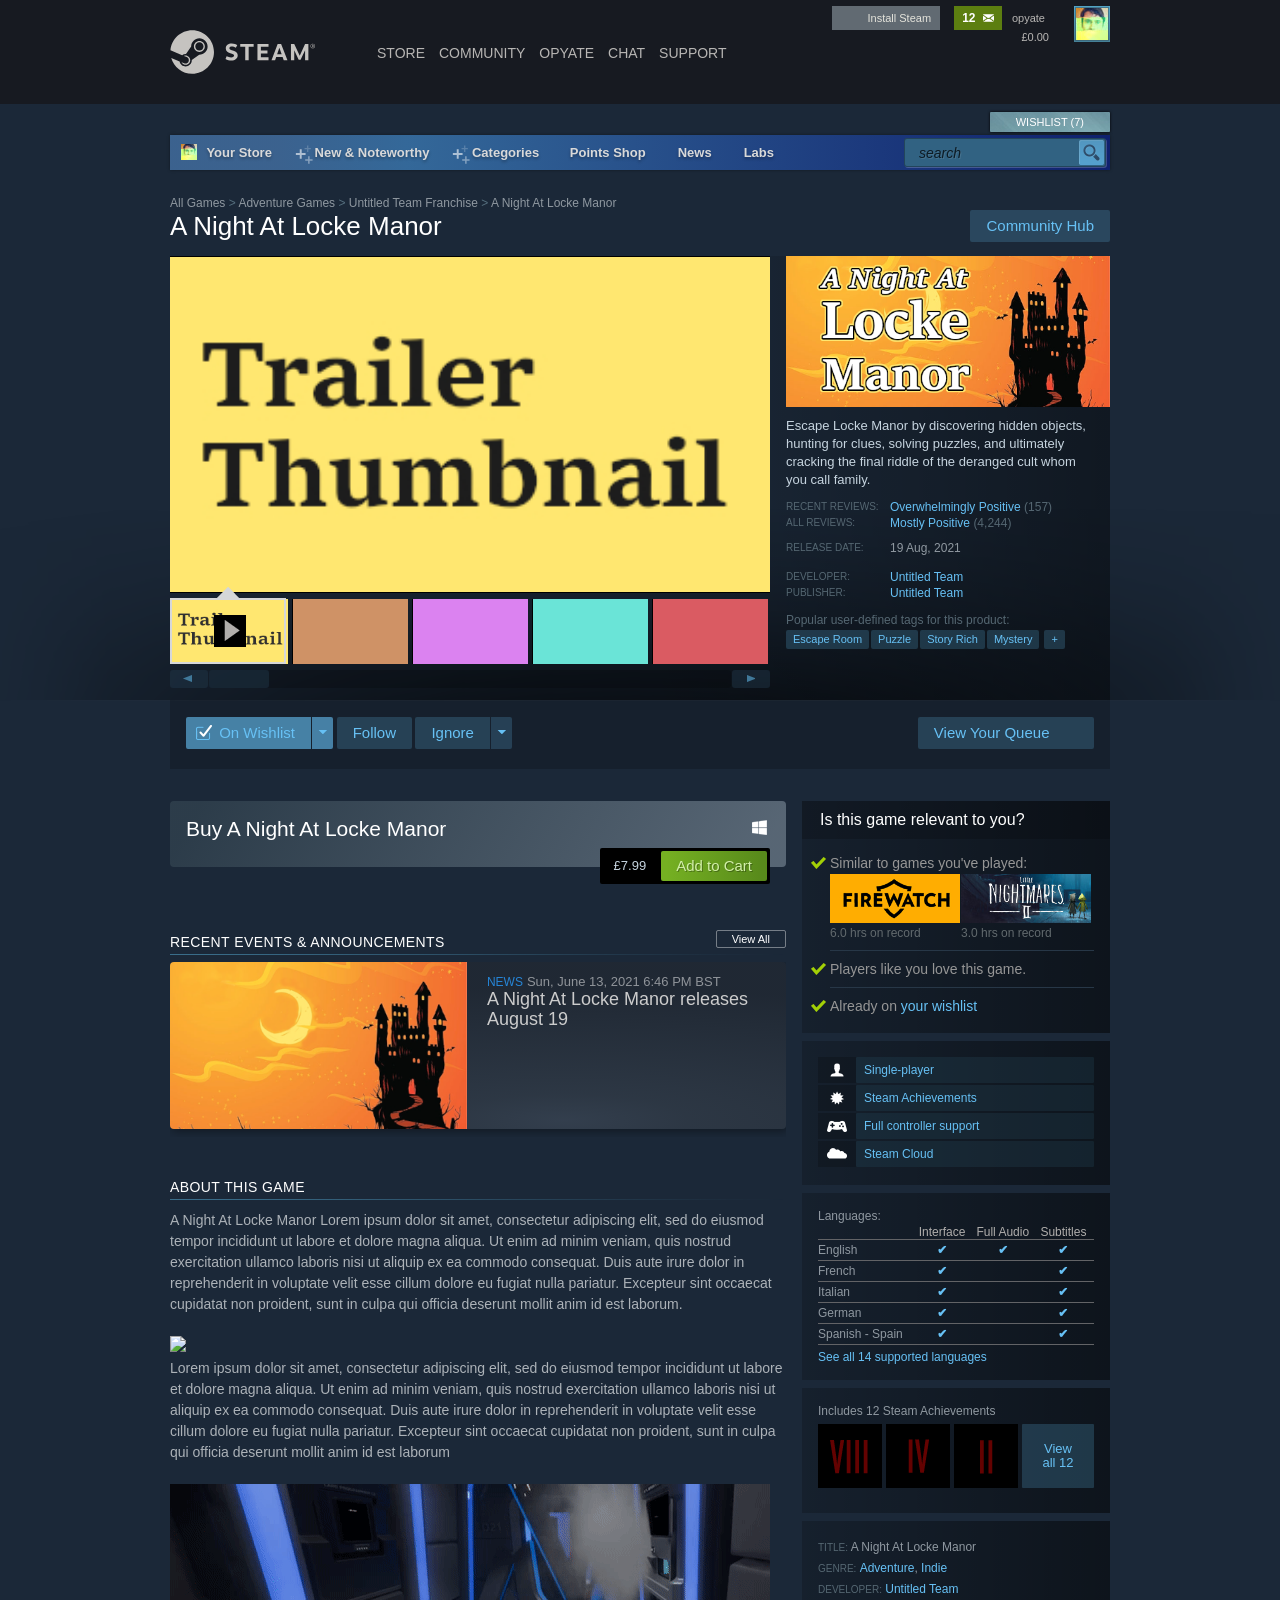
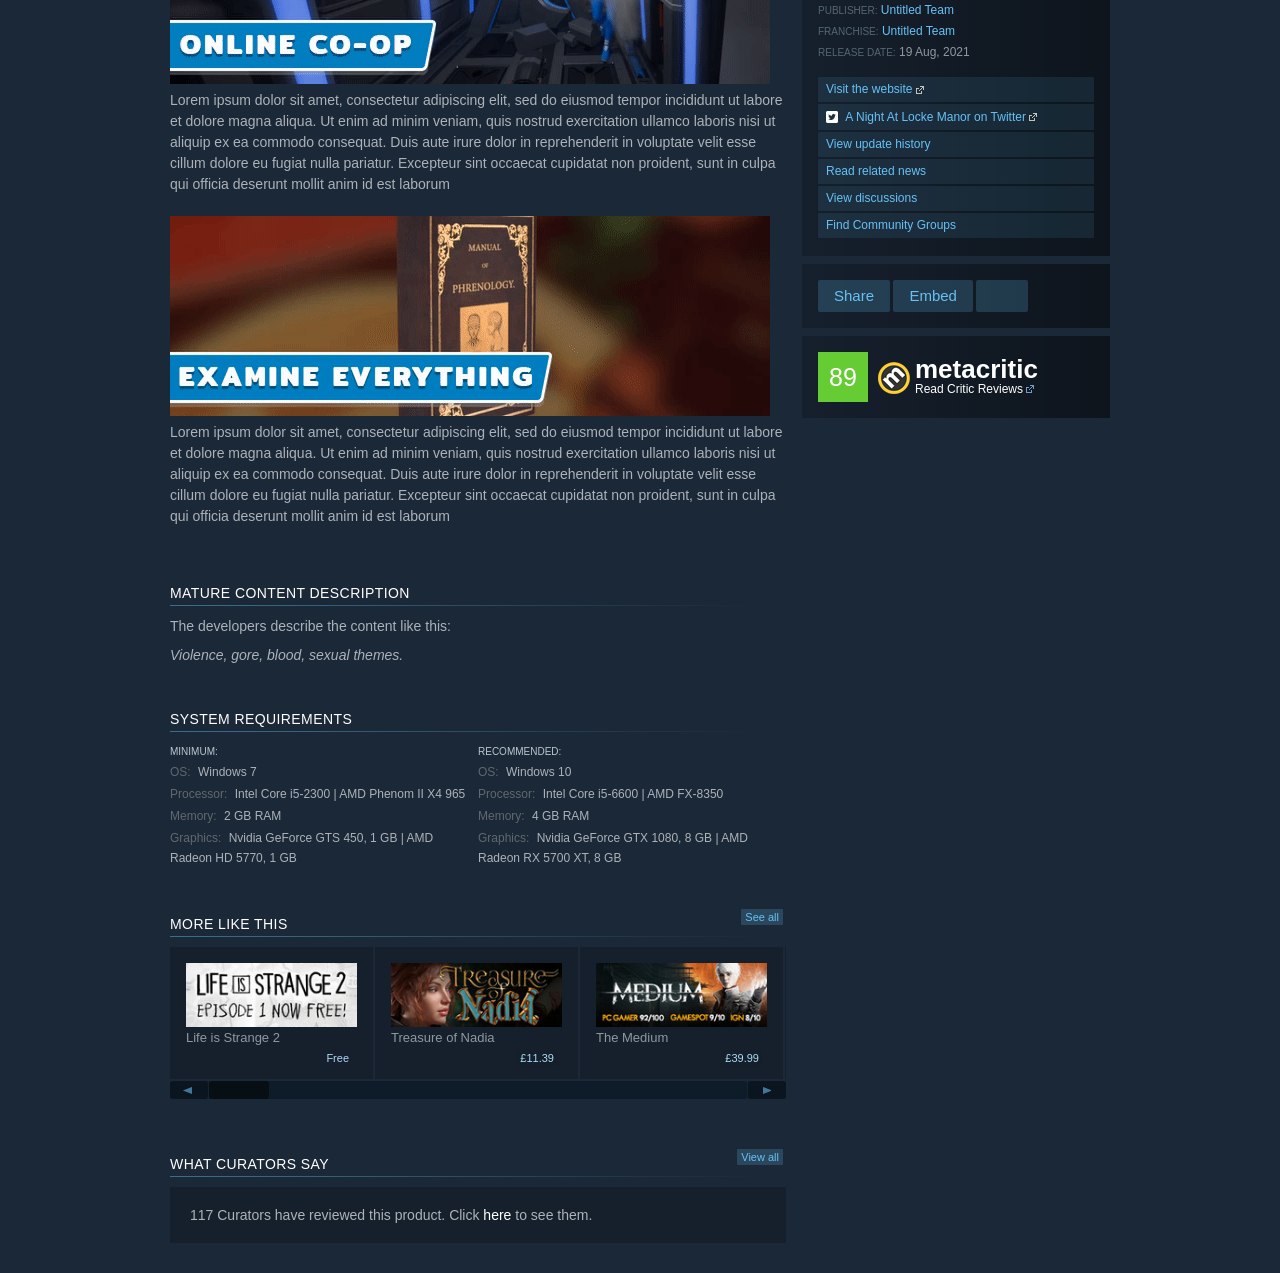
==== index.htm @ b4387a2c "init" ====
<!DOCTYPE html>
<html class=" responsive" lang="en">

<head>
	<meta http-equiv="Content-Type" content="text/html; charset=UTF-8">
	<meta name="viewport" content="width=device-width,initial-scale=1">
	<meta name="theme-color" content="#171a21">
	<title>A Night At Locke Manor on Steam</title>
	<link rel="shortcut icon" href="https://store.steampowered.com/favicon.ico" type="image/x-icon">



	<link href="index_files/motiva_sans.css" rel="stylesheet" type="text/css">
	<link href="index_files/shared_global.css" rel="stylesheet" type="text/css">
	<link href="index_files/buttons.css" rel="stylesheet" type="text/css">
	<link href="index_files/store.css" rel="stylesheet" type="text/css">
	<link href="index_files/user_reviews.css" rel="stylesheet" type="text/css">
	<link href="index_files/store_game_shared.css" rel="stylesheet" type="text/css">
	<link href="index_files/game.css" rel="stylesheet" type="text/css">
	<link href="index_files/recommended.css" rel="stylesheet" type="text/css">
	<link href="index_files/user_reviews_rewards.css" rel="stylesheet" type="text/css">
	<link href="index_files/apphub.css" rel="stylesheet" type="text/css">
	<link href="index_files/jquery-ui-1.css" rel="stylesheet" type="text/css">
	<link href="index_files/game_mob.css" rel="stylesheet" type="text/css">
	<link href="index_files/shared_responsive.css" rel="stylesheet" type="text/css">
	<script async="" src="index_files/analytics.js"></script>
	<script>
		(function (i, s, o, g, r, a, m) {
			i['GoogleAnalyticsObject'] = r; i[r] = i[r] || function () {
				(i[r].q = i[r].q || []).push(arguments)
			}, i[r].l = 1 * new Date(); a = s.createElement(o),
				m = s.getElementsByTagName(o)[0]; a.async = 1; a.src = g; m.parentNode.insertBefore(a, m)
		})(window, document, 'script', '//www.google-analytics.com/analytics.js', 'ga');

		ga('create', 'UA-33786258-1', 'auto', {
			'sampleRate': 0.4
		});
		ga('set', 'dimension1', true);
		ga('set', 'dimension2', 'External');
		ga('set', 'dimension3', 'application');
		ga('set', 'dimension4', "application\/app");
		ga('send', 'pageview');

	</script>
	<script type="text/javascript" src="index_files/jquery-1.js"></script>
	<script type="text/javascript">$J = jQuery.noConflict();</script>
	<script type="text/javascript">VALVE_PUBLIC_PATH = "https:\/\/store.cloudflare.steamstatic.com\/public\/";</script>
	<script type="text/javascript" src="index_files/tooltip.js"></script>

	<script type="text/javascript" src="index_files/shared_global.js"></script>

	<script type="text/javascript" src="index_files/main.js"></script>

	<script type="text/javascript" src="index_files/dynamicstore.js"></script>

	<script
		type="text/javascript">Object.seal && [Object, Array, String, Number].map(function (builtin) { Object.seal(builtin.prototype); });</script>
	<script type="text/javascript">
		document.addEventListener('DOMContentLoaded', function (event) {
			$J.data(document, 'x_readytime', new Date().getTime());
			$J.data(document, 'x_oldref', GetNavCookie());
			SetupTooltips({ tooltipCSSClass: 'store_tooltip' });
		});
	</script>
	<script type="text/javascript" src="index_files/gamehighlightplayer.js"></script>
	<script type="text/javascript" src="index_files/user_reviews.js"></script>
	<script type="text/javascript" src="index_files/dselect.js"></script>
	<script type="text/javascript" src="index_files/app_tagging.js"></script>
	<script type="text/javascript" src="index_files/game.js"></script>
	<script type="text/javascript" src="index_files/jquery_002.js"></script>
	<script type="text/javascript" src="index_files/jquery_004.js"></script>
	<script type="text/javascript" src="index_files/jquery_003.js"></script>
	<script type="text/javascript" src="index_files/jquery.js"></script>
	<script type="text/javascript" src="index_files/jquery-ui-1.js"></script>
	<script type="text/javascript" src="index_files/shared_responsive_adapter.js"></script>

	<meta name="twitter:card" content="summary_large_image">
	<meta name="Description" content="This would be the short description.">

	<meta name="twitter:site" content="@steam">

	<meta property="og:title" content="A Night At Locke Manor on Steam">
	<meta property="twitter:title" content="A Night At Locke Manor on Steam">
	<meta property="og:type" content="website">
	<meta property="og:site" content="Steam">
	<meta property="og:url" content="https://juanuys.com">
	<meta property="og:description" content="This would be the short description.">
	<meta property="twitter:description" content="This would be the short description.">

	<link rel="canonical" href="https://juanuys.com">

	<link rel="image_src"
		href="https://cdn.cloudflare.steamstatic.com/steam/apps/70/capsule_616x353.jpg?t=1636588046">
	<meta property="og:image"
		content="https://cdn.cloudflare.steamstatic.com/steam/apps/70/capsule_616x353.jpg?t=1636588046">
	<meta name="twitter:image"
		content="https://cdn.cloudflare.steamstatic.com/steam/apps/70/capsule_616x353.jpg?t=1636588046">




	<script charset="utf-8" src="index_files/shared_english-json.js"></script>
	<script charset="utf-8" src="index_files/sales_english-json.js"></script>
	<script charset="utf-8" src="index_files/main_english-json.js"></script>
	<link rel="stylesheet" type="text/css" href="index_files/curator_admineventcomponents.css">
	<script charset="utf-8" src="index_files/curator_admineventcomponents.js"></script>
	<link rel="stylesheet" type="text/css" href="index_files/eventcomponents.css">
	<script charset="utf-8" src="index_files/eventcomponents.js"></script>
	<link rel="stylesheet" type="text/css" href="index_files/loyaltystorereviewaward.css">
	<script charset="utf-8" src="index_files/loyaltystorereviewaward.js"></script>
	<link rel="stylesheet" type="text/css" href="index_files/reviewaward.css">
	<script charset="utf-8" src="index_files/reviewaward.js"></script>
</head>

<body class="v6 app game_bg application responsive_page">


	<div class="responsive_page_frame with_header">
		<div class="responsive_page_menu_ctn mainmenu">
			<div class="responsive_page_menu" id="responsive_page_menu">
				<div class="mainmenu_contents">
					<div class="mainmenu_contents_items">
						<!-- profile area -->
						<div class="responsive_menu_user_area">
							<div class="responsive_menu_user_persona persona online">
								<div class="playerAvatar online">
									<a href="https://steamcommunity.com/id/opyate/">
										<img src="index_files/d956c4f0cfc264188d2a9bbaf5e15c2a00ca93e3.jpg"
											srcset="index_files/d956c4f0cfc264188d2a9bbaf5e15c2a00ca93e3.jpg 1x, index_files/d956c4f0cfc264188d2a9bbaf5e15c2a00ca93e3_medium.jpg 2x">
									</a>
								</div>
								<a href="https://steamcommunity.com/id/opyate/" data-miniprofile="12029755">opyate</a>
							</div>

							<div class="responsive_menu_cartwallet_area persona online">
								<div class="responsive_menu_user_cart">
									<a href="https://store.steampowered.com/cart/?snr=1_5_9__global-responsive-menu">
										Cart <b>(0)</b> </a>
								</div>
								<div class="responsive_menu_user_wallet">
									<a href="https://store.steampowered.com/account/?snr=1_5_9__global-responsive-menu">
										Wallet <b>(£0.00)</b> </a>
								</div>
							</div>
						</div>

						<div class="menuitem notifications_item">
							Notifications <div class="notification_count_total_ctn has_notifications">
								<span class="notification_envelope"></span>
								<span class="notification_count">12</span>
							</div>
						</div>
						<div class="notification_submenu" style="display: none;" data-submenuid="notifications">

							<a data-notification-type="4"
								class="popup_menu_item notification_ctn header_notification_comments active_inbox_item"
								href="https://steamcommunity.com/id/opyate/commentnotifications/">
								<span class="notification_icon"></span>New comments <span
									class="notification_count">1</span> </a>
							<div class="header_notification_dropdown_seperator"></div>
							<a data-notification-type="5"
								class="popup_menu_item notification_ctn header_notification_items active_inbox_item"
								href="https://steamcommunity.com/id/opyate/inventory/">
								<span class="notification_icon"></span>New items <span
									class="notification_count">11</span> </a>
							<div class="header_notification_dropdown_seperator"></div>
							<a data-notification-type="6"
								class="popup_menu_item notification_ctn header_notification_invites "
								href="https://steamcommunity.com/id/opyate/home/invites/">
								<span class="notification_icon"></span>New invites <span
									class="notification_count">0</span> </a>

							<div class="header_notification_dropdown_seperator"></div>
							<a data-notification-type="8"
								class="popup_menu_item notification_ctn header_notification_gifts "
								href="https://steamcommunity.com/id/opyate/inventory/#pending_gifts">
								<span class="notification_icon"></span>New gifts <span
									class="notification_count">0</span> </a>
							<div class="header_notification_dropdown_seperator"></div>
							<a data-notification-type="9"
								class="popup_menu_item notification_ctn header_notification_offlinemessages "
								href="javascript:void(0)"
								onclick="LaunchWebChat(); HideMenu( 'header_notification_link', 'header_notification_dropdown' ); return false;">
								<span class="notification_icon"></span>New messages <span
									class="notification_count">0</span> </a>
							<a data-notification-type="1"
								class="popup_menu_item notification_ctn hide_when_empty header_notification_tradeoffers "
								href="https://steamcommunity.com/id/opyate/tradeoffers/">
								<div class="header_notification_dropdown_seperator"></div>
								<span class="notification_icon"></span>New trade offers <span
									class="notification_count">0</span>
							</a>
							<a data-notification-type="2"
								class="popup_menu_item notification_ctn hide_when_empty header_notification_asyncgame "
								href="https://steamcommunity.com/id/opyate/gamenotifications">
								<div class="header_notification_dropdown_seperator"></div>
								<span class="notification_icon"></span>New turns waiting <span
									class="notification_count">0</span>
							</a>
							<a data-notification-type="3"
								class="popup_menu_item notification_ctn hide_when_empty header_notification_moderatormessage "
								href="https://steamcommunity.com/id/opyate/moderatormessages">
								<div class="header_notification_dropdown_seperator"></div>
								<span class="notification_icon"></span>New community messages <span
									class="notification_count">0</span>
							</a>
							<a data-notification-type="10"
								class="popup_menu_item notification_ctn hide_when_empty header_notification_helprequestreply "
								href="https://help.steampowered.com/en/wizard/HelpRequests">
								<div class="header_notification_dropdown_seperator"></div>
								<span class="notification_icon"></span>Steam Support replies <span
									class="notification_count">0</span>
							</a>
						</div>
						<a class="menuitem supernav"
							href="https://store.steampowered.com/?snr=1_5_9__global-responsive-menu"
							data-tooltip-type="selector" data-tooltip-content=".submenu_store">
							Store </a>
						<div class="submenu_store" style="display: none;" data-submenuid="store">
							<a class="submenuitem"
								href="https://store.steampowered.com/?snr=1_5_9__global-responsive-menu">Home</a>
							<a class="submenuitem"
								href="https://store.steampowered.com/explore/?snr=1_5_9__global-responsive-menu">Discovery
								Queue</a>
							<a class="submenuitem" href="https://steamcommunity.com/my/wishlist/">Wishlist</a>
							<a class="submenuitem"
								href="https://store.steampowered.com/points/shop/?snr=1_5_9__global-responsive-menu">Points
								Shop</a>
							<a class="submenuitem"
								href="https://store.steampowered.com/news/?snr=1_5_9__global-responsive-menu">News</a>
							<a class="submenuitem"
								href="https://store.steampowered.com/stats/?snr=1_5_9__global-responsive-menu">Stats</a>
						</div>


						<a class="menuitem supernav" style="display: block" href="https://steamcommunity.com/"
							data-tooltip-type="selector" data-tooltip-content=".submenu_community">
							Community </a>
						<div class="submenu_community" style="display: none;" data-submenuid="community">
							<a class="submenuitem" href="https://steamcommunity.com/">Home</a>
							<a class="submenuitem" href="https://steamcommunity.com/discussions/">Discussions</a>
							<a class="submenuitem" href="https://steamcommunity.com/workshop/">Workshop</a>
							<a class="submenuitem" href="https://steamcommunity.com/market/">Market</a>
							<a class="submenuitem"
								href="https://steamcommunity.com/?subsection=broadcasts">Broadcasts</a>
						</div>


						<a class="menuitem supernav username persona_name_text_content"
							href="https://steamcommunity.com/id/opyate/home/" data-tooltip-type="selector"
							data-tooltip-content=".submenu_username">
							You &amp; Friends </a>
						<div class="submenu_username" style="display: none;" data-submenuid="username">
							<a class="submenuitem" href="https://steamcommunity.com/id/opyate/home/">Activity</a>
							<a class="submenuitem" href="https://steamcommunity.com/id/opyate/">Profile</a>
							<a class="submenuitem" href="https://steamcommunity.com/id/opyate/friends/">Friends</a>
							<a class="submenuitem" href="https://steamcommunity.com/id/opyate/groups/">Groups</a> <a
								class="submenuitem" href="https://steamcommunity.com/id/opyate/screenshots/">Content</a>
							<a class="submenuitem" href="https://steamcommunity.com/id/opyate/badges/">Badges</a> <a
								class="submenuitem" href="https://steamcommunity.com/id/opyate/inventory/">Inventory</a>
						</div>


						<a class="menuitem" href="https://help.steampowered.com/en/">
							Support </a>

						<div class="minor_menu_items">
							<a class="menuitem"
								href="https://store.steampowered.com/account/?snr=1_5_9__global-responsive-menu">Account
								details</a>
							<a class="menuitem"
								href="https://store.steampowered.com/account/preferences?snr=1_5_9__global-responsive-menu">Preferences</a>
							<div class="menuitem change_language_action">
								Change language </div>
							<div class="menuitem" onclick="Logout();">Change User</div>
							<div class="menuitem" onclick="Responsive_RequestDesktopView();">
								View desktop website </div>
						</div>
					</div>
					<div class="mainmenu_footer_spacer  "></div>
					<div class="mainmenu_footer">
						<div class="mainmenu_footer_logo"><img src="index_files/logo_valve_footer.png"></div>
						© Valve Corporation. All rights reserved. All trademarks are
						property of their respective owners in the US and other countries.
						<span class="mainmenu_valve_links">
							<a href="https://store.steampowered.com/privacy_agreement/?snr=1_5_9__global-responsive-menu"
								target="_blank">Privacy Policy</a>
							&nbsp;| &nbsp;<a href="http://www.valvesoftware.com/legal.htm" target="_blank">Legal</a>
							&nbsp;| &nbsp;<a
								href="https://store.steampowered.com/subscriber_agreement/?snr=1_5_9__global-responsive-menu"
								target="_blank">Steam Subscriber Agreement</a>
							&nbsp;| &nbsp;<a
								href="https://store.steampowered.com/steam_refunds/?snr=1_5_9__global-responsive-menu"
								target="_blank">Refunds</a>
						</span>
					</div>
				</div>
			</div>
		</div>

		<div class="responsive_local_menu_tab">
		</div>

		<div class="responsive_page_menu_ctn localmenu">
			<div class="responsive_page_menu" id="responsive_page_local_menu">
				<div class="localmenu_content">
				</div>
			</div>
		</div>



		<div class="responsive_header">
			<div class="responsive_header_content">
				<div id="responsive_menu_logo">
					<img src="index_files/header_menu_hamburger.png" height="100%">
					<div class="responsive_header_notification_badge_ctn">
						<div
							class="responsive_header_notification_badge notification_count_total_ctn has_notifications">
							<span class="notification_count">12</span>
						</div>
					</div>
				</div>
				<div class="responsive_header_logo">
					<a href="https://store.steampowered.com/?snr=1_5_9__global-responsive-menu">
						<img src="index_files/header_logo.png" alt="STEAM" height="36" border="0">
					</a>
				</div>
			</div>
		</div>

		<div class="responsive_page_content_overlay">

		</div>

		<div class="responsive_fixonscroll_ctn nonresponsive_hidden ">
		</div>

		<div class="responsive_page_content">

			<div id="global_header" data-panel="{&quot;flow-children&quot;:&quot;row&quot;}">
				<div class="content">
					<div class="logo">
						<span id="logo_holder">
							<a href="https://store.steampowered.com/?snr=1_5_9__global-header">
								<img src="index_files/logo_steam.svg" width="176" height="44">
							</a>
						</span>
					</div>

					<div class="supernav_container">
						<a class="menuitem supernav" href="https://store.steampowered.com/?snr=1_5_9__global-header"
							data-tooltip-type="selector" data-tooltip-content=".submenu_store">
							STORE </a>
						<div class="submenu_store" style="display: none;" data-submenuid="store">
							<a class="submenuitem"
								href="https://store.steampowered.com/?snr=1_5_9__global-header">Home</a>
							<a class="submenuitem"
								href="https://store.steampowered.com/explore/?snr=1_5_9__global-header">Discovery
								Queue</a>
							<a class="submenuitem" href="https://steamcommunity.com/my/wishlist/">Wishlist</a>
							<a class="submenuitem"
								href="https://store.steampowered.com/points/shop/?snr=1_5_9__global-header">Points
								Shop</a>
							<a class="submenuitem"
								href="https://store.steampowered.com/news/?snr=1_5_9__global-header">News</a>
							<a class="submenuitem"
								href="https://store.steampowered.com/stats/?snr=1_5_9__global-header">Stats</a>
							<a class="submenuitem"
								href="https://store.steampowered.com/about/?snr=1_5_9__global-header">ABOUT</a>
						</div>


						<a class="menuitem supernav" style="display: block" href="https://steamcommunity.com/"
							data-tooltip-type="selector" data-tooltip-content=".submenu_community">
							COMMUNITY </a>
						<div class="submenu_community" style="display: none;" data-submenuid="community">
							<a class="submenuitem" href="https://steamcommunity.com/">Home</a>
							<a class="submenuitem" href="https://steamcommunity.com/discussions/">Discussions</a>
							<a class="submenuitem" href="https://steamcommunity.com/workshop/">Workshop</a>
							<a class="submenuitem" href="https://steamcommunity.com/market/">Market</a>
							<a class="submenuitem"
								href="https://steamcommunity.com/?subsection=broadcasts">Broadcasts</a>
						</div>


						<a class="menuitem supernav username persona_name_text_content"
							href="https://steamcommunity.com/id/opyate/home/" data-tooltip-type="selector"
							data-tooltip-content=".submenu_username">
							opyate </a>
						<div class="submenu_username" style="display: none;" data-submenuid="username">
							<a class="submenuitem" href="https://steamcommunity.com/id/opyate/home/">Activity</a>
							<a class="submenuitem" href="https://steamcommunity.com/id/opyate/">Profile</a>
							<a class="submenuitem" href="https://steamcommunity.com/id/opyate/friends/">Friends</a>
							<a class="submenuitem" href="https://steamcommunity.com/id/opyate/groups/">Groups</a> <a
								class="submenuitem" href="https://steamcommunity.com/id/opyate/screenshots/">Content</a>
							<a class="submenuitem" href="https://steamcommunity.com/id/opyate/badges/">Badges</a> <a
								class="submenuitem" href="https://steamcommunity.com/id/opyate/inventory/">Inventory</a>
						</div>

						<a class="menuitem" href="https://steamcommunity.com/chat/">
							Chat </a>

						<a class="menuitem" href="https://help.steampowered.com/en/">
							SUPPORT </a>
					</div>
					<script type="text/javascript">
						jQuery(function ($) {
							$('#global_header .supernav').v_tooltip({ 'location': 'bottom', 'destroyWhenDone': false, 'tooltipClass': 'supernav_content', 'offsetY': -4, 'offsetX': 1, 'horizontalSnap': 4, 'tooltipParent': '#global_header .supernav_container', 'correctForScreenSize': false });
						});
					</script>

					<div id="global_actions">
						<div id="global_action_menu">
							<div class="header_installsteam_btn header_installsteam_btn_gray">

								<a class="header_installsteam_btn_content"
									href="https://store.steampowered.com/about/?snr=1_5_9__global-header">
									Install Steam </a>
							</div>


							<!-- notification inbox area -->
							<div id="header_notification_area">
								<script type="text/javascript">$J(EnableNotificationCountPolling);</script>
								<div id="header_notification_link"
									class="header_notification_btn global_header_toggle_button notification_count_total_ctn has_notifications"
									onclick="ShowMenu( this, 'header_notification_dropdown', 'right' );">
									<span class="notification_count">12</span>
									<span class="header_notification_envelope">
										<img src="index_files/header_menu_notifications.png" width="11" height="8">
									</span>
								</div>

								<div class="popup_block_new" id="header_notification_dropdown" style="display: none;">
									<div class="popup_body popup_menu">
										<a data-notification-type="4"
											class="popup_menu_item notification_ctn header_notification_comments active_inbox_item"
											href="https://steamcommunity.com/id/opyate/commentnotifications/">
											<span class="notification_icon"></span><span
												class="notification_count_string singular" style="">1 new
												comment</span><span class="notification_count_string plural"
												style="display: none;"><span class="notification_count">1</span> new
												comments</span> </a>
										<div class="header_notification_dropdown_seperator"></div>
										<a data-notification-type="5"
											class="popup_menu_item notification_ctn header_notification_items active_inbox_item"
											href="https://steamcommunity.com/id/opyate/inventory/">
											<span class="notification_icon"></span><span
												class="notification_count_string singular" style="display: none;">1 new
												item in your inventory</span><span
												class="notification_count_string plural" style=""><span
													class="notification_count">11</span> new items in your
												inventory</span> </a>
										<div class="header_notification_dropdown_seperator"></div>
										<a data-notification-type="6"
											class="popup_menu_item notification_ctn header_notification_invites "
											href="https://steamcommunity.com/id/opyate/home/invites/">
											<span class="notification_icon"></span><span
												class="notification_count_string singular" style="display: none;">1 new
												invite</span><span class="notification_count_string plural"
												style=""><span class="notification_count">0</span> new invites</span>
										</a>

										<div class="header_notification_dropdown_seperator"></div>
										<a data-notification-type="8"
											class="popup_menu_item notification_ctn header_notification_gifts "
											href="https://steamcommunity.com/id/opyate/inventory/#pending_gifts">
											<span class="notification_icon"></span><span
												class="notification_count_string singular" style="display: none;">1 new
												gift</span><span class="notification_count_string plural" style=""><span
													class="notification_count">0</span> new gifts</span> </a>
										<div class="header_notification_dropdown_seperator"></div>
										<a data-notification-type="9"
											class="popup_menu_item notification_ctn header_notification_offlinemessages "
											href="javascript:void(0)"
											onclick="LaunchWebChat(); HideMenu( 'header_notification_link', 'header_notification_dropdown' ); return false;">
											<span class="notification_icon"></span><span
												class="notification_count_string singular" style="display: none;">1
												unread chat message</span><span class="notification_count_string plural"
												style=""><span class="notification_count">0</span> unread chat
												messages</span> </a>
										<a data-notification-type="1"
											class="popup_menu_item notification_ctn hide_when_empty header_notification_tradeoffers "
											href="https://steamcommunity.com/id/opyate/tradeoffers/">
											<div class="header_notification_dropdown_seperator"></div>
											<span class="notification_icon"></span><span
												class="notification_count_string singular" style="display: none;">1 new
												trade notification</span><span class="notification_count_string plural"
												style=""><span class="notification_count">0</span> new trade
												notifications</span>
										</a>
										<a data-notification-type="2"
											class="popup_menu_item notification_ctn hide_when_empty header_notification_asyncgame "
											href="https://steamcommunity.com/id/opyate/gamenotifications">
											<div class="header_notification_dropdown_seperator"></div>
											<span class="notification_icon"></span><span
												class="notification_count_string singular" style="display: none;">1 turn
												waiting</span><span class="notification_count_string plural"
												style=""><span class="notification_count">0</span> new turns
												waiting</span>
										</a>
										<a data-notification-type="3"
											class="popup_menu_item notification_ctn hide_when_empty header_notification_moderatormessage "
											href="https://steamcommunity.com/id/opyate/moderatormessages">
											<div class="header_notification_dropdown_seperator"></div>
											<span class="notification_icon"></span><span
												class="notification_count_string singular" style="display: none;">1
												community message</span><span class="notification_count_string plural"
												style=""><span class="notification_count">0</span> community
												messages</span>
										</a>
										<a data-notification-type="10"
											class="popup_menu_item notification_ctn hide_when_empty header_notification_helprequestreply "
											href="https://help.steampowered.com/en/wizard/HelpRequests">
											<div class="header_notification_dropdown_seperator"></div>
											<span class="notification_icon"></span><span
												class="notification_count_string singular" style="display: none;">1
												reply from Steam Support</span><span
												class="notification_count_string plural" style=""><span
													class="notification_count">0</span> replies from Steam
												Support</span>
										</a>
									</div>
								</div>
							</div>
							<span class="pulldown global_action_link persona_name_text_content" id="account_pulldown"
								onclick="ShowMenu( this, 'account_dropdown', 'right', 'bottom', true );">
								opyate </span>
							<div class="popup_block_new" id="account_dropdown" style="display: none;">
								<div class="popup_body popup_menu">
									<a class="popup_menu_item" href="https://steamcommunity.com/id/opyate/">View
										profile</a>
									<a class="popup_menu_item"
										href="https://store.steampowered.com/account/?snr=1_5_9__global-header">Account
										details</a>
									<a class="popup_menu_item" href="javascript:Logout();">Logout: <span
											class="persona online">opyate</span></a>
									<a class="popup_menu_item"
										href="https://store.steampowered.com/account/preferences/?snr=1_5_9__global-header">Preferences</a>

									<span class="popup_menu_item" id="account_language_pulldown">Change language</span>
									<div class="popup_block_new" id="language_dropdown" style="display: none;">
										<div class="popup_body popup_menu">
											<a class="popup_menu_item tight"
												href="https://store.steampowered.com/app/70/HalfLife/?l=schinese"
												onclick="ChangeLanguage( 'schinese' ); return false;">简体中文 (Simplified
												Chinese)</a>
											<a class="popup_menu_item tight"
												href="https://store.steampowered.com/app/70/HalfLife/?l=tchinese"
												onclick="ChangeLanguage( 'tchinese' ); return false;">繁體中文 (Traditional
												Chinese)</a>
											<a class="popup_menu_item tight"
												href="https://store.steampowered.com/app/70/HalfLife/?l=japanese"
												onclick="ChangeLanguage( 'japanese' ); return false;">日本語 (Japanese)</a>
											<a class="popup_menu_item tight"
												href="https://store.steampowered.com/app/70/HalfLife/?l=koreana"
												onclick="ChangeLanguage( 'koreana' ); return false;">한국어 (Korean)</a>
											<a class="popup_menu_item tight"
												href="https://store.steampowered.com/app/70/HalfLife/?l=thai"
												onclick="ChangeLanguage( 'thai' ); return false;">ไทย (Thai)</a>
											<a class="popup_menu_item tight"
												href="https://store.steampowered.com/app/70/HalfLife/?l=bulgarian"
												onclick="ChangeLanguage( 'bulgarian' ); return false;">Български
												(Bulgarian)</a>
											<a class="popup_menu_item tight"
												href="https://store.steampowered.com/app/70/HalfLife/?l=czech"
												onclick="ChangeLanguage( 'czech' ); return false;">Čeština (Czech)</a>
											<a class="popup_menu_item tight"
												href="https://store.steampowered.com/app/70/HalfLife/?l=danish"
												onclick="ChangeLanguage( 'danish' ); return false;">Dansk (Danish)</a>
											<a class="popup_menu_item tight"
												href="https://store.steampowered.com/app/70/HalfLife/?l=german"
												onclick="ChangeLanguage( 'german' ); return false;">Deutsch (German)</a>
											<a class="popup_menu_item tight"
												href="https://store.steampowered.com/app/70/HalfLife/?l=english"
												onclick="ChangeLanguage( 'english' ); return false;">English</a>
											<a class="popup_menu_item tight"
												href="https://store.steampowered.com/app/70/HalfLife/?l=spanish"
												onclick="ChangeLanguage( 'spanish' ); return false;">Español - España
												(Spanish - Spain)</a>
											<a class="popup_menu_item tight"
												href="https://store.steampowered.com/app/70/HalfLife/?l=latam"
												onclick="ChangeLanguage( 'latam' ); return false;">Español -
												Latinoamérica (Spanish - Latin America)</a>
											<a class="popup_menu_item tight"
												href="https://store.steampowered.com/app/70/HalfLife/?l=greek"
												onclick="ChangeLanguage( 'greek' ); return false;">Ελληνικά (Greek)</a>
											<a class="popup_menu_item tight"
												href="https://store.steampowered.com/app/70/HalfLife/?l=french"
												onclick="ChangeLanguage( 'french' ); return false;">Français
												(French)</a>
											<a class="popup_menu_item tight"
												href="https://store.steampowered.com/app/70/HalfLife/?l=italian"
												onclick="ChangeLanguage( 'italian' ); return false;">Italiano
												(Italian)</a>
											<a class="popup_menu_item tight"
												href="https://store.steampowered.com/app/70/HalfLife/?l=hungarian"
												onclick="ChangeLanguage( 'hungarian' ); return false;">Magyar
												(Hungarian)</a>
											<a class="popup_menu_item tight"
												href="https://store.steampowered.com/app/70/HalfLife/?l=dutch"
												onclick="ChangeLanguage( 'dutch' ); return false;">Nederlands
												(Dutch)</a>
											<a class="popup_menu_item tight"
												href="https://store.steampowered.com/app/70/HalfLife/?l=norwegian"
												onclick="ChangeLanguage( 'norwegian' ); return false;">Norsk
												(Norwegian)</a>
											<a class="popup_menu_item tight"
												href="https://store.steampowered.com/app/70/HalfLife/?l=polish"
												onclick="ChangeLanguage( 'polish' ); return false;">Polski (Polish)</a>
											<a class="popup_menu_item tight"
												href="https://store.steampowered.com/app/70/HalfLife/?l=portuguese"
												onclick="ChangeLanguage( 'portuguese' ); return false;">Português
												(Portuguese)</a>
											<a class="popup_menu_item tight"
												href="https://store.steampowered.com/app/70/HalfLife/?l=brazilian"
												onclick="ChangeLanguage( 'brazilian' ); return false;">Português -
												Brasil (Portuguese - Brazil)</a>
											<a class="popup_menu_item tight"
												href="https://store.steampowered.com/app/70/HalfLife/?l=romanian"
												onclick="ChangeLanguage( 'romanian' ); return false;">Română
												(Romanian)</a>
											<a class="popup_menu_item tight"
												href="https://store.steampowered.com/app/70/HalfLife/?l=russian"
												onclick="ChangeLanguage( 'russian' ); return false;">Русский
												(Russian)</a>
											<a class="popup_menu_item tight"
												href="https://store.steampowered.com/app/70/HalfLife/?l=finnish"
												onclick="ChangeLanguage( 'finnish' ); return false;">Suomi (Finnish)</a>
											<a class="popup_menu_item tight"
												href="https://store.steampowered.com/app/70/HalfLife/?l=swedish"
												onclick="ChangeLanguage( 'swedish' ); return false;">Svenska
												(Swedish)</a>
											<a class="popup_menu_item tight"
												href="https://store.steampowered.com/app/70/HalfLife/?l=turkish"
												onclick="ChangeLanguage( 'turkish' ); return false;">Türkçe
												(Turkish)</a>
											<a class="popup_menu_item tight"
												href="https://store.steampowered.com/app/70/HalfLife/?l=vietnamese"
												onclick="ChangeLanguage( 'vietnamese' ); return false;">Tiếng Việt
												(Vietnamese)</a>
											<a class="popup_menu_item tight"
												href="https://store.steampowered.com/app/70/HalfLife/?l=ukrainian"
												onclick="ChangeLanguage( 'ukrainian' ); return false;">Українська
												(Ukrainian)</a>
											<a class="popup_menu_item tight" href="http://translation.steampowered.com/"
												target="_blank">Help us translate Steam</a>
										</div>
									</div>
								</div>
							</div>
							<script type="text/javascript">
								RegisterFlyout('account_language_pulldown', 'language_dropdown', 'leftsubmenu', 'bottomsubmenu', true);
							</script>
							<div id="header_wallet_ctn">
								<a class="global_action_link" id="header_wallet_balance"
									href="https://store.steampowered.com/account/store_transactions/">£0.00</a>
							</div>
						</div>
						<a href="https://steamcommunity.com/id/opyate/" class="user_avatar playerAvatar online">
							<img src="index_files/d956c4f0cfc264188d2a9bbaf5e15c2a00ca93e3.jpg">
						</a>
					</div>
				</div>
			</div>
			<div id="responsive_store_nav_ctn"></div>
			<div id="responsive_store_nav_overlay" style="display:none;">
				<div id="responsive_store_nav_overlay_ctn"></div>
				<div id="responsive_store_nav_overlay_bottom"></div>
			</div>
			<div data-cart-banner-spot="1"></div>
			<div class="responsive_page_template_content" data-panel="{&quot;autoFocus&quot;:true}">

				<script type="text/javascript">
					try {
						if (typeof ga != 'undefined' && ga) {
							ga('create', "UA-164978760-1", 'auto', "app", {
								anonymizeIp: true
							});
							ga('app.require', 'linker');
							ga('app.linker:autolink', ["store.steampowered.com", "steamcommunity.com", "help.steampowered.com"]);
							ga('app.send', 'pageview');
						}
					} catch (e) { }
				</script>

				<script type="text/javascript">

					var g_eDiscoveryQueueType = 0;

					GStoreItemData.AddStoreItemDataSet(
						{ "rgApps": { "753640": { "name": "Outer Wilds", "url_name": "Outer_Wilds", "discount_block": "<div class=\"discount_block  no_discount\" data-price-final=\"1949\"><div class=\"discount_prices\"><div class=\"discount_final_price\">\u00a319.49<\/div><\/div><\/div>", "descids": [], "small_capsulev5": "https:\/\/cdn.cloudflare.steamstatic.com\/steam\/apps\/753640\/capsule_184x69.jpg?t=1633026544", "os_windows": true, "has_live_broadcast": false, "localized": true }, "1492680": { "name": "The Pathless", "url_name": "The_Pathless", "discount_block": "<div class=\"discount_block \" data-price-final=\"2014\"><div class=\"discount_pct\">-35%<\/div><div class=\"discount_prices\"><div class=\"discount_original_price\">\u00a330.99<\/div><div class=\"discount_final_price\">\u00a320.14<\/div><\/div><\/div>", "descids": [], "small_capsulev5": "https:\/\/cdn.cloudflare.steamstatic.com\/steam\/apps\/1492680\/capsule_184x69.jpg?t=1637099283", "os_windows": true, "has_live_broadcast": false, "discount": true, "localized": true }, "1622100": { "name": "Outer Wilds - Echoes of the Eye", "url_name": "Outer_Wilds__Echoes_of_the_Eye", "discount_block": "<div class=\"discount_block  no_discount\" data-price-final=\"1139\"><div class=\"discount_prices\"><div class=\"discount_final_price\">\u00a311.39<\/div><\/div><\/div>", "descids": [], "small_capsulev5": "https:\/\/cdn.cloudflare.steamstatic.com\/steam\/apps\/1622100\/capsule_184x69.jpg?t=1633113833", "os_windows": true, "dlc": true, "dlc_for_app": "753640", "has_live_broadcast": false, "localized": true }, "638230": { "name": "Journey", "url_name": "Journey", "discount_block": "<div class=\"discount_block  no_discount\" data-price-final=\"1139\"><div class=\"discount_prices\"><div class=\"discount_final_price\">\u00a311.39<\/div><\/div><\/div>", "descids": [], "small_capsulev5": "https:\/\/cdn.cloudflare.steamstatic.com\/steam\/apps\/638230\/capsule_184x69.jpg?t=1629751812", "os_windows": true, "has_live_broadcast": false, "localized": true }, "649950": { "name": "Ashen", "url_name": "Ashen", "discount_block": "<div class=\"discount_block  no_discount\" data-price-final=\"3099\"><div class=\"discount_prices\"><div class=\"discount_final_price\">\u00a330.99<\/div><\/div><\/div>", "descids": [], "small_capsulev5": "https:\/\/cdn.cloudflare.steamstatic.com\/steam\/apps\/649950\/capsule_184x69.jpg?t=1629751077", "os_windows": true, "has_live_broadcast": false, "localized": true }, "702670": { "name": "Donut County", "url_name": "Donut_County", "discount_block": "<div class=\"discount_block  no_discount\" data-price-final=\"1029\"><div class=\"discount_prices\"><div class=\"discount_final_price\">\u00a310.29<\/div><\/div><\/div>", "descids": [], "small_capsulev5": "https:\/\/cdn.cloudflare.steamstatic.com\/steam\/apps\/702670\/capsule_184x69.jpg?t=1629751127", "os_windows": true, "os_macos": true, "has_live_broadcast": false, "localized": true }, "753650": { "name": "Due Process", "url_name": "Due_Process", "discount_block": "<div class=\"discount_block  no_discount\" data-price-final=\"1949\"><div class=\"discount_prices\"><div class=\"discount_final_price\">\u00a319.49<\/div><\/div><\/div>", "descids": [5], "small_capsulev5": "https:\/\/cdn.cloudflare.steamstatic.com\/steam\/apps\/753650\/capsule_184x69.jpg?t=1636662209", "os_windows": true, "early_access": true, "has_live_broadcast": true, "localized": true }, "951750": { "name": "I Am Dead", "url_name": "I_Am_Dead", "discount_block": "<div class=\"discount_block  no_discount\" data-price-final=\"1549\"><div class=\"discount_prices\"><div class=\"discount_final_price\">\u00a315.49<\/div><\/div><\/div>", "descids": [], "small_capsulev5": "https:\/\/cdn.cloudflare.steamstatic.com\/steam\/apps\/951750\/capsule_184x69.jpg?t=1629751643", "os_windows": true, "has_live_broadcast": false, "localized": true }, "501300": { "name": "What Remains of Edith Finch", "url_name": "What_Remains_of_Edith_Finch", "discount_block": "<div class=\"discount_block  no_discount\" data-price-final=\"1499\"><div class=\"discount_prices\"><div class=\"discount_final_price\">\u00a314.99<\/div><\/div><\/div>", "descids": [], "small_capsulev5": "https:\/\/cdn.cloudflare.steamstatic.com\/steam\/apps\/501300\/capsule_184x69.jpg?t=1629750661", "os_windows": true, "has_live_broadcast": false, "localized": true }, "557600": { "name": "Gorogoa", "url_name": "Gorogoa", "discount_block": "<div class=\"discount_block  no_discount\" data-price-final=\"1139\"><div class=\"discount_prices\"><div class=\"discount_final_price\">\u00a311.39<\/div><\/div><\/div>", "descids": [], "small_capsulev5": "https:\/\/cdn.cloudflare.steamstatic.com\/steam\/apps\/557600\/capsule_184x69.jpg?t=1629751597", "os_windows": true, "os_macos": true, "has_live_broadcast": false, "localized": true }, "1122720": { "name": "Sayonara Wild Hearts", "url_name": "Sayonara_Wild_Hearts", "discount_block": "<div class=\"discount_block  no_discount\" data-price-final=\"1029\"><div class=\"discount_prices\"><div class=\"discount_final_price\">\u00a310.29<\/div><\/div><\/div>", "descids": [], "small_capsulev5": "https:\/\/cdn.cloudflare.steamstatic.com\/steam\/apps\/1122720\/capsule_184x69.jpg?t=1629747217", "os_windows": true, "has_live_broadcast": false, "localized": true }, "629930": { "name": "What Remains of Edith Finch - Original Soundtrack", "url_name": "What_Remains_of_Edith_Finch__Original_Soundtrack", "discount_block": "<div class=\"discount_block  no_discount\" data-price-final=\"399\"><div class=\"discount_prices\"><div class=\"discount_final_price\">\u00a33.99<\/div><\/div><\/div>", "descids": [], "small_capsulev5": "https:\/\/cdn.cloudflare.steamstatic.com\/steam\/apps\/629930\/capsule_184x69.jpg?t=1612371987", "os_windows": true, "os_macos": true, "os_linux": true, "has_live_broadcast": false, "localized": true }, "860510": { "name": "Little Nightmares II", "url_name": "Little_Nightmares_II", "discount_block": "<div class=\"discount_block  no_discount\" data-price-final=\"2499\"><div class=\"discount_prices\"><div class=\"discount_final_price\">\u00a324.99<\/div><\/div><\/div>", "descids": [], "small_capsulev5": "https:\/\/cdn.cloudflare.steamstatic.com\/steam\/apps\/860510\/capsule_184x69.jpg?t=1632150019", "os_windows": true, "has_live_broadcast": false, "localized": true }, "653530": { "name": "Return of the Obra Dinn", "url_name": "Return_of_the_Obra_Dinn", "discount_block": "<div class=\"discount_block  no_discount\" data-price-final=\"1549\"><div class=\"discount_prices\"><div class=\"discount_final_price\">\u00a315.49<\/div><\/div><\/div>", "descids": [1, 2, 5], "small_capsulev5": "https:\/\/cdn.cloudflare.steamstatic.com\/steam\/apps\/653530\/capsule_184x69.jpg?t=1624548063", "os_windows": true, "os_macos": true, "has_live_broadcast": false, "localized": true, "has_adult_content_violence": true }, "1737100": { "name": "Treasure of Nadia", "url_name": "Treasure_of_Nadia", "discount_block": "<div class=\"discount_block  no_discount\" data-price-final=\"1139\"><div class=\"discount_prices\"><div class=\"discount_final_price\">\u00a311.39<\/div><\/div><\/div>", "descids": [1, 3, 5], "small_capsulev5": "https:\/\/cdn.cloudflare.steamstatic.com\/steam\/apps\/1737100\/capsule_184x69.jpg?t=1637056748", "os_windows": true, "os_macos": true, "os_linux": true, "early_access": true, "has_live_broadcast": false, "localized": true, "has_adult_content_sex": true }, "319630": { "name": "Life is Strange - Episode 1", "url_name": "Life_is_Strange__Episode_1", "discount_block": "<div class=\"discount_block  no_discount\" data-price-final=\"1599\"><div class=\"discount_prices\"><div class=\"discount_final_price\">Free<\/div><\/div><\/div>", "descids": [], "small_capsulev5": "https:\/\/cdn.cloudflare.steamstatic.com\/steam\/apps\/319630\/capsule_184x69.jpg?t=1592488448", "os_windows": true, "os_macos": true, "os_linux": true, "has_live_broadcast": false, "localized": true }, "1444920": { "name": "Doctor Who: The Edge of Reality", "url_name": "Doctor_Who_The_Edge_of_Reality", "discount_block": "<div class=\"discount_block  no_discount\" data-price-final=\"1999\"><div class=\"discount_prices\"><div class=\"discount_final_price\">\u00a319.99<\/div><\/div><\/div>", "descids": [], "small_capsulev5": "https:\/\/cdn.cloudflare.steamstatic.com\/steam\/apps\/1444920\/capsule_184x69.jpg?t=1634166039", "os_windows": true, "has_live_broadcast": false, "localized": true }, "948740": { "name": "AI: The Somnium Files", "url_name": "AI_The_Somnium_Files", "discount_block": "<div class=\"discount_block  no_discount\" data-price-final=\"3599\"><div class=\"discount_prices\"><div class=\"discount_final_price\">\u00a335.99<\/div><\/div><\/div>", "descids": [2, 5], "small_capsulev5": "https:\/\/cdn.cloudflare.steamstatic.com\/steam\/apps\/948740\/capsule_184x69.jpg?t=1635756332", "os_windows": true, "has_live_broadcast": false, "localized": true, "has_adult_content_violence": true }, "532210": { "name": "Life is Strange 2", "url_name": "Life_is_Strange_2", "discount_block": "<div class=\"discount_block  no_discount\" data-price-final=\"0\"><div class=\"discount_prices\"><div class=\"discount_final_price\">Free<\/div><\/div><\/div>", "descids": [1, 5], "small_capsulev5": "https:\/\/cdn.cloudflare.steamstatic.com\/steam\/apps\/532210\/capsule_184x69.jpg?t=1637335482", "os_windows": true, "os_macos": true, "os_linux": true, "has_live_broadcast": false, "localized": true }, "477740": { "name": "Zero Escape: The Nonary Games", "url_name": "Zero_Escape_The_Nonary_Games", "discount_block": "<div class=\"discount_block  no_discount\" data-price-final=\"2379\"><div class=\"discount_prices\"><div class=\"discount_final_price\">\u00a323.79<\/div><\/div><\/div>", "descids": [], "small_capsulev5": "https:\/\/cdn.cloudflare.steamstatic.com\/steam\/apps\/477740\/capsule_184x69.jpg?t=1603425204", "os_windows": true, "has_live_broadcast": false, "localized": true }, "960910": { "name": "Heavy Rain", "url_name": "Heavy_Rain", "discount_block": "<div class=\"discount_block  no_discount\" data-price-final=\"1599\"><div class=\"discount_prices\"><div class=\"discount_final_price\">\u00a315.99<\/div><\/div><\/div>", "descids": [1, 2, 5], "small_capsulev5": "https:\/\/cdn.cloudflare.steamstatic.com\/steam\/apps\/960910\/capsule_184x69.jpg?t=1634628833", "os_windows": true, "has_live_broadcast": false, "localized": true, "has_adult_content_violence": true }, "1172650": { "name": "INDUSTRIA", "url_name": "INDUSTRIA", "discount_block": "<div class=\"discount_block  no_discount\" data-price-final=\"1699\"><div class=\"discount_prices\"><div class=\"discount_final_price\">\u00a316.99<\/div><\/div><\/div>", "descids": [5], "small_capsulev5": "https:\/\/cdn.cloudflare.steamstatic.com\/steam\/apps\/1172650\/capsule_184x69.jpg?t=1636568777", "os_windows": true, "has_live_broadcast": false, "localized": true }, "1361320": { "name": "The Room 4: Old Sins", "url_name": "The_Room_4_Old_Sins", "discount_block": "<div class=\"discount_block  no_discount\" data-price-final=\"699\"><div class=\"discount_prices\"><div class=\"discount_final_price\">\u00a36.99<\/div><\/div><\/div>", "descids": [5], "small_capsulev5": "https:\/\/cdn.cloudflare.steamstatic.com\/steam\/apps\/1361320\/capsule_184x69.jpg?t=1629970676", "os_windows": true, "has_live_broadcast": false, "localized": true }, "1126320": { "name": "Being a DIK - Season 1", "url_name": "Being_a_DIK__Season_1", "discount_block": "<div class=\"discount_block  no_discount\" data-price-final=\"1099\"><div class=\"discount_prices\"><div class=\"discount_final_price\">\u00a310.99<\/div><\/div><\/div>", "descids": [1, 2, 3, 5], "small_capsulev5": "https:\/\/cdn.cloudflare.steamstatic.com\/steam\/apps\/1126320\/capsule_184x69.jpg?t=1620489521", "os_windows": true, "os_linux": true, "has_live_broadcast": false, "localized": true, "has_adult_content_violence": true, "has_adult_content_sex": true }, "1255560": { "name": "Myst", "url_name": "Myst", "discount_block": "<div class=\"discount_block  no_discount\" data-price-final=\"2379\"><div class=\"discount_prices\"><div class=\"discount_final_price\">\u00a323.79<\/div><\/div><\/div>", "descids": [], "small_capsulev5": "https:\/\/cdn.cloudflare.steamstatic.com\/steam\/apps\/1255560\/capsule_184x69.jpg?t=1636151128", "os_windows": true, "os_macos": true, "vr_htcvive": true, "vr_oculusrift": true, "has_live_broadcast": false, "localized": true }, "541570": { "name": "Sally Face - Episode One", "url_name": "Sally_Face__Episode_One", "discount_block": "<div class=\"discount_block  no_discount\" data-price-final=\"199\"><div class=\"discount_prices\"><div class=\"discount_final_price\">\u00a31.99<\/div><\/div><\/div>", "descids": [5], "small_capsulev5": "https:\/\/cdn.cloudflare.steamstatic.com\/steam\/apps\/541570\/capsule_184x69.jpg?t=1619036403", "os_windows": true, "os_macos": true, "os_linux": true, "has_live_broadcast": false, "localized": true }, "282140": { "name": "SOMA", "url_name": "SOMA", "discount_block": "<div class=\"discount_block  no_discount\" data-price-final=\"2299\"><div class=\"discount_prices\"><div class=\"discount_final_price\">\u00a322.99<\/div><\/div><\/div>", "descids": [], "small_capsulev5": "https:\/\/cdn.cloudflare.steamstatic.com\/steam\/apps\/282140\/capsule_184x69.jpg?t=1632290748", "os_windows": true, "os_macos": true, "os_linux": true, "has_live_broadcast": false, "localized": true }, "1293160": { "name": "The Medium", "url_name": "The_Medium", "discount_block": "<div class=\"discount_block  no_discount\" data-price-final=\"3999\"><div class=\"discount_prices\"><div class=\"discount_final_price\">\u00a339.99<\/div><\/div><\/div>", "descids": [1, 2, 5], "small_capsulev5": "https:\/\/cdn.cloudflare.steamstatic.com\/steam\/apps\/1293160\/capsule_184x69.jpg?t=1635837179", "os_windows": true, "has_live_broadcast": false, "localized": true, "has_adult_content_violence": true, "has_adult_content_sex": true }, "383870": { "name": "Firewatch", "url_name": "Firewatch", "discount_block": "<div class=\"discount_block  no_discount\" data-price-final=\"1499\"><div class=\"discount_prices\"><div class=\"discount_final_price\">\u00a314.99<\/div><\/div><\/div>", "descids": [], "small_capsulev5": "https:\/\/cdn.cloudflare.steamstatic.com\/steam\/apps\/383870\/capsule_184x69.jpg?t=1602536561", "os_windows": true, "os_macos": true, "os_linux": true, "has_live_broadcast": false, "localized": true }, "622650": { "name": "Bendy and the Ink Machine", "url_name": "Bendy_and_the_Ink_Machine", "discount_block": "<div class=\"discount_block  no_discount\" data-price-final=\"1549\"><div class=\"discount_prices\"><div class=\"discount_final_price\">\u00a315.49<\/div><\/div><\/div>", "descids": [], "small_capsulev5": "https:\/\/cdn.cloudflare.steamstatic.com\/steam\/apps\/622650\/capsule_184x69.jpg?t=1593195061", "os_windows": true, "os_macos": true, "os_linux": true, "has_live_broadcast": false, "localized": true }, "555950": { "name": "Danganronpa Another Episode: Ultra Despair Girls", "url_name": "Danganronpa_Another_Episode_Ultra_Despair_Girls", "discount_block": "<div class=\"discount_block  no_discount\" data-price-final=\"2299\"><div class=\"discount_prices\"><div class=\"discount_final_price\">\u00a322.99<\/div><\/div><\/div>", "descids": [], "small_capsulev5": "https:\/\/cdn.cloudflare.steamstatic.com\/steam\/apps\/555950\/capsule_184x69.jpg?t=1612464092", "os_windows": true, "has_live_broadcast": false, "localized": true, "has_adult_content_sex": true }, "456750": { "name": "The Room Three", "url_name": "The_Room_Three", "discount_block": "<div class=\"discount_block  no_discount\" data-price-final=\"499\"><div class=\"discount_prices\"><div class=\"discount_final_price\">\u00a34.99<\/div><\/div><\/div>", "descids": [], "small_capsulev5": "https:\/\/cdn.cloudflare.steamstatic.com\/steam\/apps\/456750\/capsule_184x69.jpg?t=1635861464", "os_windows": true, "has_live_broadcast": false, "localized": true }, "311240": { "name": "Zero Escape: Zero Time Dilemma", "url_name": "Zero_Escape_Zero_Time_Dilemma", "discount_block": "<div class=\"discount_block  no_discount\" data-price-final=\"1549\"><div class=\"discount_prices\"><div class=\"discount_final_price\">\u00a315.49<\/div><\/div><\/div>", "descids": [], "small_capsulev5": "https:\/\/cdn.cloudflare.steamstatic.com\/steam\/apps\/311240\/capsule_184x69.jpg?t=1603424911", "os_windows": true, "has_live_broadcast": false, "localized": true }, "1548750": { "name": "Conway: Disappearance at Dahlia View", "url_name": "Conway_Disappearance_at_Dahlia_View", "discount_block": "<div class=\"discount_block  no_discount\" data-price-final=\"2499\"><div class=\"discount_prices\"><div class=\"discount_final_price\">\u00a324.99<\/div><\/div><\/div>", "descids": [5], "small_capsulev5": "https:\/\/cdn.cloudflare.steamstatic.com\/steam\/apps\/1548750\/capsule_184x69.jpg?t=1636738212", "os_windows": true, "has_live_broadcast": false, "localized": true }, "893850": { "name": "THE LONGING", "url_name": "THE_LONGING", "discount_block": "<div class=\"discount_block  no_discount\" data-price-final=\"1299\"><div class=\"discount_prices\"><div class=\"discount_final_price\">\u00a312.99<\/div><\/div><\/div>", "descids": [], "small_capsulev5": "https:\/\/cdn.cloudflare.steamstatic.com\/steam\/apps\/893850\/capsule_184x69.jpg?t=1634119912", "os_windows": true, "os_macos": true, "os_linux": true, "has_live_broadcast": false, "localized": true }, "554620": { "name": "Life is Strange: Before the Storm", "url_name": "Life_is_Strange_Before_the_Storm", "discount_block": "<div class=\"discount_block  no_discount\" data-price-final=\"1399\"><div class=\"discount_prices\"><div class=\"discount_final_price\">\u00a313.99<\/div><\/div><\/div>", "descids": [], "small_capsulev5": "https:\/\/cdn.cloudflare.steamstatic.com\/steam\/apps\/554620\/capsule_184x69.jpg?t=1637335403", "os_windows": true, "os_macos": true, "os_linux": true, "has_live_broadcast": false, "localized": true }, "1057750": { "name": "The Suicide of Rachel Foster", "url_name": "The_Suicide_of_Rachel_Foster", "discount_block": "<div class=\"discount_block  no_discount\" data-price-final=\"1499\"><div class=\"discount_prices\"><div class=\"discount_final_price\">\u00a314.99<\/div><\/div><\/div>", "descids": [5], "small_capsulev5": "https:\/\/cdn.cloudflare.steamstatic.com\/steam\/apps\/1057750\/capsule_184x69.jpg?t=1633616191", "os_windows": true, "has_live_broadcast": false, "localized": true }, "589590": { "name": "Kindergarten", "url_name": "Kindergarten", "discount_block": "<div class=\"discount_block  no_discount\" data-price-final=\"399\"><div class=\"discount_prices\"><div class=\"discount_final_price\">\u00a33.99<\/div><\/div><\/div>", "descids": [2, 5], "small_capsulev5": "https:\/\/cdn.cloudflare.steamstatic.com\/steam\/apps\/589590\/capsule_184x69.jpg?t=1509051136", "os_windows": true, "os_macos": true, "os_linux": true, "has_live_broadcast": false, "localized": true, "has_adult_content_violence": true }, "970570": { "name": "CHAOS;CHILD", "url_name": "CHAOSCHILD", "discount_block": "<div class=\"discount_block  no_discount\" data-price-final=\"2779\"><div class=\"discount_prices\"><div class=\"discount_final_price\">\u00a327.79<\/div><\/div><\/div>", "descids": [1, 2, 5], "small_capsulev5": "https:\/\/cdn.cloudflare.steamstatic.com\/steam\/apps\/970570\/capsule_184x69.jpg?t=1590634983", "os_windows": true, "has_live_broadcast": false, "localized": true, "has_adult_content_violence": true }, "1718130": { "name": "SCP : Secret Files", "url_name": "SCP__Secret_Files", "discount_block": "<div class=\"discount_block empty \"><\/div>", "descids": [5], "small_capsulev5": "https:\/\/cdn.cloudflare.steamstatic.com\/steam\/apps\/1718130\/capsule_184x69.jpg?t=1636962849", "os_windows": true, "os_macos": true, "has_live_broadcast": false, "coming_soon": true, "localized": true }, "288160": { "name": "The Room", "url_name": "The_Room", "discount_block": "<div class=\"discount_block  no_discount\" data-price-final=\"399\"><div class=\"discount_prices\"><div class=\"discount_final_price\">\u00a33.99<\/div><\/div><\/div>", "descids": [], "small_capsulev5": "https:\/\/cdn.cloudflare.steamstatic.com\/steam\/apps\/288160\/capsule_184x69.jpg?t=1635861446", "os_windows": true, "has_live_broadcast": false, "localized": true }, "425580": { "name": "The Room Two", "url_name": "The_Room_Two", "discount_block": "<div class=\"discount_block  no_discount\" data-price-final=\"399\"><div class=\"discount_prices\"><div class=\"discount_final_price\">\u00a33.99<\/div><\/div><\/div>", "descids": [], "small_capsulev5": "https:\/\/cdn.cloudflare.steamstatic.com\/steam\/apps\/425580\/capsule_184x69.jpg?t=1635861463", "os_windows": true, "has_live_broadcast": false, "localized": true } }, "rgPackages": { "221672": { "name": "Outer Wilds", "url_name": "Outer_Wilds", "discount_block": "<div class=\"discount_block  no_discount\" data-price-final=\"1949\"><div class=\"discount_prices\"><div class=\"discount_final_price\">\u00a319.49<\/div><\/div><\/div>", "descids": [], "tiny_capsule": "https:\/\/cdn.cloudflare.steamstatic.com\/steam\/apps\/753640\/capsule_sm_120.jpg?t=1633026544", "tags": ["Exploration", "Space", "Adventure", "Mystery", "Story Rich"], "tagids": [3834, 1755, 21, 5716, 1742, 1664], "os_windows": true, "appids": [753640], "has_live_broadcast": false, "localized": true }, "476533": { "name": "Journey", "url_name": "Journey", "discount_block": "<div class=\"discount_block  no_discount\" data-price-final=\"1139\"><div class=\"discount_prices\"><div class=\"discount_final_price\">\u00a311.39<\/div><\/div><\/div>", "descids": [], "tiny_capsule": "https:\/\/cdn.cloudflare.steamstatic.com\/steam\/apps\/638230\/capsule_sm_120.jpg?t=1629751812", "tags": ["Adventure", "Indie", "Beautiful", "Atmospheric", "Exploration"], "tagids": [21, 492, 5411, 4166, 3834, 1756], "os_windows": true, "appids": [638230], "has_live_broadcast": false, "localized": true }, "526122": { "name": "The Pathless", "url_name": "The_Pathless", "discount_block": "<div class=\"discount_block \" data-price-final=\"2014\"><div class=\"discount_pct\">-35%<\/div><div class=\"discount_prices\"><div class=\"discount_original_price\">\u00a330.99<\/div><div class=\"discount_final_price\">\u00a320.14<\/div><\/div><\/div>", "descids": [], "tiny_capsule": "https:\/\/cdn.cloudflare.steamstatic.com\/steam\/apps\/1492680\/capsule_sm_120.jpg?t=1637099283", "tags": ["Adventure", "Action-Adventure", "Exploration", "3D Platformer", "3D"], "tagids": [21, 4106, 3834, 5395, 4191, 4166], "os_windows": true, "appids": [1492680], "has_live_broadcast": false, "discount": true, "localized": true }, "115094": { "name": "What Remains of Edith Finch", "url_name": "What_Remains_of_Edith_Finch", "discount_block": "<div class=\"discount_block  no_discount\" data-price-final=\"1499\"><div class=\"discount_prices\"><div class=\"discount_final_price\">\u00a314.99<\/div><\/div><\/div>", "descids": [], "tiny_capsule": "https:\/\/cdn.cloudflare.steamstatic.com\/steam\/apps\/501300\/capsule_sm_120.jpg?t=1629750661", "tags": ["Story Rich", "Atmospheric", "Walking Simulator", "First-Person", "Exploration"], "tagids": [1742, 4166, 5900, 3839, 3834, 21], "os_windows": true, "appids": [501300], "has_live_broadcast": false, "localized": true }, "70": { "name": "A Night At Locke Manor", "url_name": "HalfLife", "discount_block": "<div class=\"discount_block  no_discount\" data-price-final=\"1949\"><div class=\"discount_prices\"><div class=\"discount_final_price\">\u00a319.49<\/div><\/div><\/div>", "descids": [1, 2, 5], "tiny_capsule": "https:\/\/cdn.cloudflare.steamstatic.com\/steam\/apps\/70\/capsule_sm_120.jpg?t=1636588046", "tags": ["Indie", "Adventure", "Time Travel", "Puzzle", "Singleplayer"], "tagids": [492, 21, 10679, 1664, 4182, 5716], "os_windows": true, "appids": [70], "has_live_broadcast": false, "localized": true, "has_adult_content_violence": true }, "380968": { "name": "The Artful Escape", "url_name": "The_Artful_Escape", "discount_block": "<div class=\"discount_block  no_discount\" data-price-final=\"1549\"><div class=\"discount_prices\"><div class=\"discount_final_price\">\u00a315.49<\/div><\/div><\/div>", "descids": [], "tiny_capsule": "https:\/\/cdn.cloudflare.steamstatic.com\/steam\/apps\/1122680\/capsule_sm_120.jpg?t=1636481804", "tags": ["Adventure", "Indie", "Action", "Psychedelic", "Music"], "tagids": [21, 492, 19, 1714, 1621, 3942], "os_windows": true, "appids": [1122680], "has_live_broadcast": false, "localized": true }, "380971": { "name": "Last Stop", "url_name": "Last_Stop", "discount_block": "<div class=\"discount_block  no_discount\" data-price-final=\"1949\"><div class=\"discount_prices\"><div class=\"discount_final_price\">\u00a319.49<\/div><\/div><\/div>", "descids": [], "tiny_capsule": "https:\/\/cdn.cloudflare.steamstatic.com\/steam\/apps\/1122690\/capsule_sm_120.jpg?t=1630614986", "tags": ["Adventure", "Indie", "Story Rich", "Sci-fi", "Exploration"], "tagids": [21, 492, 1742, 3942, 3834, 5716], "os_windows": true, "appids": [1122690], "has_live_broadcast": false, "localized": true }, "380980": { "name": "Sayonara Wild Hearts", "url_name": "Sayonara_Wild_Hearts", "discount_block": "<div class=\"discount_block  no_discount\" data-price-final=\"1029\"><div class=\"discount_prices\"><div class=\"discount_final_price\">\u00a310.29<\/div><\/div><\/div>", "descids": [], "tiny_capsule": "https:\/\/cdn.cloudflare.steamstatic.com\/steam\/apps\/1122720\/capsule_sm_120.jpg?t=1629747217", "tags": ["Action", "Great Soundtrack", "Rhythm", "Music", "Casual"], "tagids": [19, 1756, 1752, 1621, 597, 5411], "os_windows": true, "appids": [1122720], "has_live_broadcast": false, "localized": true }, "139478": { "name": "Gorogoa", "url_name": "Gorogoa", "discount_block": "<div class=\"discount_block  no_discount\" data-price-final=\"1139\"><div class=\"discount_prices\"><div class=\"discount_final_price\">\u00a311.39<\/div><\/div><\/div>", "descids": [], "tiny_capsule": "https:\/\/cdn.cloudflare.steamstatic.com\/steam\/apps\/557600\/capsule_sm_120.jpg?t=1629751597", "tags": ["Puzzle", "Hand-drawn", "Indie", "Beautiful", "Singleplayer"], "tagids": [1664, 6815, 492, 5411, 4182, 21], "os_windows": true, "os_macos": true, "appids": [557600], "has_live_broadcast": false, "localized": true }, "225413": { "name": "Maquette", "url_name": "Maquette", "discount_block": "<div class=\"discount_block  no_discount\" data-price-final=\"1549\"><div class=\"discount_prices\"><div class=\"discount_final_price\">\u00a315.49<\/div><\/div><\/div>", "descids": [], "tiny_capsule": "https:\/\/cdn.cloudflare.steamstatic.com\/steam\/apps\/762840\/capsule_sm_120.jpg?t=1629747425", "tags": ["Adventure", "Indie", "Puzzle", "First-Person", "Puzzle Platformer"], "tagids": [21, 492, 1664, 3839, 5537, 5411], "os_windows": true, "appids": [762840], "has_live_broadcast": false, "localized": true }, "202548": { "name": "Wattam", "url_name": "Wattam", "discount_block": "<div class=\"discount_block  no_discount\" data-price-final=\"1549\"><div class=\"discount_prices\"><div class=\"discount_final_price\">\u00a315.49<\/div><\/div><\/div>", "descids": [], "tiny_capsule": "https:\/\/cdn.cloudflare.steamstatic.com\/steam\/apps\/702680\/capsule_sm_120.jpg?t=1629751912", "tags": ["Casual", "Indie", "Adventure", "Cute", "Sandbox"], "tagids": [597, 492, 21, 4726, 3810, 4305], "os_windows": true, "appids": [702680], "has_live_broadcast": false, "localized": true }, "182931": { "name": "Ashen", "url_name": "Ashen", "discount_block": "<div class=\"discount_block  no_discount\" data-price-final=\"3099\"><div class=\"discount_prices\"><div class=\"discount_final_price\">\u00a330.99<\/div><\/div><\/div>", "descids": [], "tiny_capsule": "https:\/\/cdn.cloudflare.steamstatic.com\/steam\/apps\/649950\/capsule_sm_120.jpg?t=1629751077", "tags": ["Souls-like", "Adventure", "RPG", "Action", "Online Co-Op"], "tagids": [29482, 21, 122, 19, 3843, 1695], "os_windows": true, "appids": [649950], "has_live_broadcast": false, "localized": true }, "372104": { "name": "Florence", "url_name": "Florence", "discount_block": "<div class=\"discount_block  no_discount\" data-price-final=\"479\"><div class=\"discount_prices\"><div class=\"discount_final_price\">\u00a34.79<\/div><\/div><\/div>", "descids": [], "tiny_capsule": "https:\/\/cdn.cloudflare.steamstatic.com\/steam\/apps\/1102130\/capsule_sm_120.jpg?t=1629750943", "tags": ["Indie", "Casual", "Adventure", "Story Rich", "Romance"], "tagids": [492, 597, 21, 1742, 4947, 7208], "os_windows": true, "os_macos": true, "appids": [1102130], "has_live_broadcast": false, "localized": true }, "309921": { "name": "I Am Dead", "url_name": "I_Am_Dead", "discount_block": "<div class=\"discount_block  no_discount\" data-price-final=\"1549\"><div class=\"discount_prices\"><div class=\"discount_final_price\">\u00a315.49<\/div><\/div><\/div>", "descids": [], "tiny_capsule": "https:\/\/cdn.cloudflare.steamstatic.com\/steam\/apps\/951750\/capsule_sm_120.jpg?t=1629751643", "tags": ["Adventure", "Indie", "Puzzle", "Exploration", "Narrative"], "tagids": [21, 492, 1664, 3834, 7702, 4252], "os_windows": true, "appids": [951750], "has_live_broadcast": false, "localized": true }, "416724": { "name": "The Unfinished Swan", "url_name": "The_Unfinished_Swan", "discount_block": "<div class=\"discount_block  no_discount\" data-price-final=\"1139\"><div class=\"discount_prices\"><div class=\"discount_final_price\">\u00a311.39<\/div><\/div><\/div>", "descids": [], "tiny_capsule": "https:\/\/cdn.cloudflare.steamstatic.com\/steam\/apps\/1206430\/capsule_sm_120.jpg?t=1629751909", "tags": ["Adventure", "Puzzle", "Indie", "Exploration", "Puzzle Platformer"], "tagids": [21, 1664, 492, 3834, 5537, 1710], "os_windows": true, "appids": [1206430], "has_live_broadcast": false, "localized": true }, "202545": { "name": "Donut County", "url_name": "Donut_County", "discount_block": "<div class=\"discount_block  no_discount\" data-price-final=\"1029\"><div class=\"discount_prices\"><div class=\"discount_final_price\">\u00a310.29<\/div><\/div><\/div>", "descids": [], "tiny_capsule": "https:\/\/cdn.cloudflare.steamstatic.com\/steam\/apps\/702670\/capsule_sm_120.jpg?t=1629751127", "tags": ["Indie", "Casual", "Cute", "Funny", "Adventure"], "tagids": [492, 597, 4726, 4136, 21, 1664], "os_windows": true, "os_macos": true, "appids": [702670], "has_live_broadcast": false, "localized": true }, "347082": { "name": "If Found", "url_name": "If_Found", "discount_block": "<div class=\"discount_block  no_discount\" data-price-final=\"1029\"><div class=\"discount_prices\"><div class=\"discount_final_price\">\u00a310.29<\/div><\/div><\/div>", "descids": [], "tiny_capsule": "https:\/\/cdn.cloudflare.steamstatic.com\/steam\/apps\/1041920\/capsule_sm_120.jpg?t=1629751773", "tags": ["Indie", "Casual", "LGBTQ+", "Adventure", "Visual Novel"], "tagids": [492, 597, 44868, 21, 3799, 1742], "os_windows": true, "os_macos": true, "appids": [1041920], "has_live_broadcast": false, "localized": true }, "225410": { "name": "Telling Lies", "url_name": "Telling_Lies", "discount_block": "<div class=\"discount_block  no_discount\" data-price-final=\"1549\"><div class=\"discount_prices\"><div class=\"discount_final_price\">\u00a315.49<\/div><\/div><\/div>", "descids": [1, 5], "tiny_capsule": "https:\/\/cdn.cloudflare.steamstatic.com\/steam\/apps\/762830\/capsule_sm_120.jpg?t=1629751903", "tags": ["Thriller", "Detective", "Mystery", "Story Rich", "Adventure"], "tagids": [4064, 5613, 5716, 1742, 21, 4175], "os_windows": true, "os_macos": true, "appids": [762830], "has_live_broadcast": false, "localized": true }, "316379": { "name": "Flower", "url_name": "Flower", "discount_block": "<div class=\"discount_block  no_discount\" data-price-final=\"519\"><div class=\"discount_prices\"><div class=\"discount_final_price\">\u00a35.19<\/div><\/div><\/div>", "descids": [], "tiny_capsule": "https:\/\/cdn.cloudflare.steamstatic.com\/steam\/apps\/966330\/capsule_sm_120.jpg?t=1629751221", "tags": ["Relaxing", "Casual", "Atmospheric", "Nature", "Exploration"], "tagids": [1654, 597, 4166, 30358, 3834, 21], "os_windows": true, "appids": [966330], "has_live_broadcast": false, "localized": true }, "618117": { "name": "A Night At Locke Manor - Original Soundtrack", "url_name": "HalfLife__Original_Soundtrack", "discount_block": "<div class=\"discount_block  no_discount\" data-price-final=\"579\"><div class=\"discount_prices\"><div class=\"discount_final_price\">\u00a35.79<\/div><\/div><\/div>", "descids": [], "tiny_capsule": "https:\/\/cdn.cloudflare.steamstatic.com\/steam\/apps\/1725760\/capsule_sm_120.jpg?t=1629388163", "tags": [], "tagids": [], "os_windows": true, "os_macos": true, "os_linux": true, "appids": [1725760], "has_live_broadcast": false, "localized": true } }, "rgBundles": [] });
					GStoreItemData.AddNavParams({
						recommended: "1_5_9__300",
						recommend_franchise: "1_5_9__316",
						more_from_franchise: "1_5_9__317",
						bundle_component_preview: "1_5_9__412",
						recommended_ranked_played: "1_5_9__862",
					});

					$J(function () {
						var $Expander = $J('#devnotes_expander');
						if ($Expander.length && $Expander.height() < parseInt($Expander.css('max-height'))) {
							$J('#devnotes_more').hide();
						}

						CollapseLongStrings('.dev_row .summary.column');

						InitQueueControls(70, 70, 0, "1_direct-navigation__");
						InitAutocollapse();
						InitHorizontalAutoSliders();

						Responsive_ReparentItemsInResponsiveMode('.responsive_apppage_details_right', $J('#responsive_apppage_details_right_ctn'));
						Responsive_ReparentItemsInResponsiveMode('.responsive_apppage_details_left', $J('#responsive_apppage_details_left_ctn'));
						Responsive_ReparentItemsInResponsiveMode('.responsive_apppage_reviewblock', $J('#responsive_apppage_reviewblock_ctn'));

						//hack to workaround chrome bug
						$J('#responsive_apppage_reviewblock_ctn').css('width', '100%');
						window.setTimeout(function () { $J('#responsive_apppage_reviewblock_ctn').css('width', ''); }, 1);


						var watcher = new CScrollOffsetWatcher($J('#app_reviews_hash'), OnLoadReviews);
						watcher.SetBufferHeight(0);

						InitPlaytimeFilterSlider();

						ReparentAppLandingPageForSmallScreens();

					});
					GDynamicStore.OnReady(function () {
						RenderMoreLikeThisBlock(["860510", "653530", "1737100", "319630", "1444920", "948740", "532210", "477740", "960910", "1172650", "1361320", "1126320", "1255560", "541570", "282140", "1293160", "383870", "622650", "555950", "456750", "311240", "1548750", "893850", "554620", "1057750", "589590", "970570", "1718130", "288160", "425580"], !!true);
						RenderFranchiseAppBlock(["753640", "1492680", "1622100", "638230", "649950", "702670", "753650", "951750", "501300", "557600", "1122720", 629930]);
						RenderMoreDLCFromBaseGameBlock([]);

					});


					function OpenTagModal() {
						ShowAppTagModal(70);
					}

				</script>

				<div class="game_page_background game"
					style="background-image: url('https://cdn.cloudflare.steamstatic.com/steam/apps/70/page_bg_generated_v6b.jpg?t=1636588046');">



					<div class="responsive_store_nav_ctn_spacer">
						<div id="store_header" class="">
							<div class="content">
								<div id="store_controls">
									<div id="cart_status_data">
										<div class="store_header_btn_gray store_header_btn">
											<div class="store_header_btn_caps store_header_btn_leftcap"></div>
											<div class="store_header_btn_caps store_header_btn_rightcap"></div>
											<a id="wishlist_link" class="store_header_btn_content"
												href="https://store.steampowered.com/wishlist/?snr=1_5_9__12">

												Wishlist (<span id="wishlist_item_count_value">7</span>)
											</a>
										</div>
										<div class="store_header_btn_green store_header_btn" id="store_header_cart_btn"
											style="display: none;">
											<div class="store_header_btn_caps store_header_btn_leftcap"></div>
											<div class="store_header_btn_caps store_header_btn_rightcap"></div>
											<a id="cart_link" class="store_header_btn_content"
												href="https://store.steampowered.com/cart/?snr=1_5_9__12">
												Cart (<span id="cart_item_count_value">0</span>)
											</a>
										</div>
									</div>
								</div>

								<div id="store_nav_area">
									<div class="store_nav_leftcap"></div>
									<div class="store_nav_bg">
										<div class="store_nav" data-panel="{&quot;flow-children&quot;:&quot;row&quot;}">

											<div class="tab  flyout_tab " id="foryou_tab" data-flyout="foryou_flyout"
												data-flyout-align="left" data-flyout-valign="bottom"
												data-flyout-delay="300"
												onmouseover="EnsureStoreMenuTagsLoaded( '#foryou_yourtags' );"
												data-panel="{&quot;focusable&quot;:true}">
												<span class="pulldown">
													<img class="foryou_avatar"
														src="index_files/d956c4f0cfc264188d2a9bbaf5e15c2a00ca93e3.jpg">
													<a class="pulldown_desktop" href="javascript:void(0);">Your
														Store</a>
													<a class="pulldown_mobile" href="javascript:void(0);">Your Store</a>
													<span></span>
												</span>
											</div>
											<div class="popup_block_new flyout_tab_flyout responsive_slidedown"
												id="foryou_flyout" style="display: none;">
												<div class="popup_body popup_menu popup_menu_browse">
													<a class="popup_menu_item"
														href="https://store.steampowered.com/?snr=1_5_9__12">
														Home </a>

													<a class="popup_menu_item"
														href="https://steamcommunity.com/my/followedgames/?snr=1_5_9__12">
														Followed Games &amp; Software </a>

													<a class="popup_menu_item"
														href="https://store.steampowered.com/account/preferences/?snr=1_5_9__12">
														Preferences </a>

													<div class="popup_menu_subheader">Recommendations</div>
													<a class="popup_menu_item"
														href="https://store.steampowered.com/explore/next/0?snr=1_5_9__12">
														Discovery Queue </a>
													<a class="popup_menu_item"
														href="https://store.steampowered.com/explore/next/3?snr=1_5_9__12">
														New Releases Queue </a>
													<a class="popup_menu_item"
														href="https://store.steampowered.com/communityrecommendations/?snr=1_5_9__12">
														Community Recommendations </a>
													<a class="popup_menu_item"
														href="https://store.steampowered.com/recommender/?snr=1_5_9__12">
														Interactive Recommender </a>

													<a class="popup_menu_item"
														href="https://store.steampowered.com/recommended/friendactivity/?snr=1_5_9__12">
														Popular Among Friends </a>
													<a class="popup_menu_item"
														href="https://store.steampowered.com/curators/?snr=1_5_9__12">
														Steam Curators </a>

													<div class="popup_menu_subheader">
														<div class="popup_menu_hint responsive_hidden"
															data-tooltip-text="These tags are commonly associcated with the games you've recently played.">
															(<a href="https://store.steampowered.com/tag/">?</a>)</div>
														Because You Love
													</div>
													<div id="foryou_yourtags"><a class="popup_menu_item"
															href="https://store.steampowered.com/tags/en/Escape%20Room?snr=1_5_9__17">Escape
															Room</a><a class="popup_menu_item"
															href="https://store.steampowered.com/tags/en/Walking%20Simulator?snr=1_5_9__17">Walking
															Simulator</a><a class="popup_menu_item"
															href="https://store.steampowered.com/tags/en/Investigation?snr=1_5_9__17">Investigation</a><a
															class="popup_menu_item"
															href="https://store.steampowered.com/tags/en/Mystery?snr=1_5_9__17">Mystery</a>
													</div>

													<a class="popup_menu_item"
														href="https://store.steampowered.com/tag/browse/?snr=1_5_9__12#recommended">
														More Tags for You... </a>
												</div>
											</div>


											<div class="store_labs_new"></div>
											<div class="tab  flyout_tab " id="noteworthy_tab"
												data-flyout="noteworthy_flyout" data-flyout-align="left"
												data-flyout-valign="bottom" data-flyout-delay="300"
												data-panel="{&quot;focusable&quot;:true}">
												<span class="pulldown">
													<a href="javascript:void(0);" class="pulldown_desktop">New &amp;
														Noteworthy</a>
													<a href="javascript:void(0);" class="pulldown_mobile">New &amp;
														Noteworthy</a>
													<span></span>
												</span>
											</div>
											<div class="popup_block_new flyout_tab_flyout responsive_slidedown"
												id="noteworthy_flyout" style="display: none;">
												<div class="popup_body popup_menu popup_menu_browse">
													<a class="popup_menu_item"
														href="https://store.steampowered.com/search/?filter=topsellers&amp;snr=1_5_9__12">
														Top Sellers </a>
													<a class="popup_menu_item"
														href="https://store.steampowered.com/explore/new/?snr=1_5_9__12">
														New &amp; Trending </a>
													<a class="popup_menu_item"
														href="https://store.steampowered.com/specials/?snr=1_5_9__12">
														Current Specials </a>
													<a class="popup_menu_item"
														href="https://store.steampowered.com/newshub/?snr=1_5_9__12">
														Recently Updated </a>
													<a class="popup_menu_item"
														href="https://store.steampowered.com/explore/upcoming/?snr=1_5_9__12">
														Popular Upcoming </a>

													<!--
                                    <div class="popup_menu_subheader">Sale Events
									</div>

                                    <a class="popup_menu_item" href="https://store.steampowered.com/search/?specials=1&snr=1_5_9__12">
                                        Weekly Specials
                                    </a>
                                    <a class="popup_menu_item" href="https://store.steampowered.com/sale/vr_specials/?snr=1_5_9__12">
                                        Weekly VR Specials
                                    </a>
                                    -->
												</div>
											</div>

											<div class="tab  flyout_tab " id="genre_tab" data-flyout="genre_flyout"
												data-flyout-align="left" data-flyout-valign="bottom"
												data-flyout-align-to-element="foryou_tab" data-flyout-delay="300"
												data-panel="{&quot;focusable&quot;:true}">
												<span class="pulldown">
													<a class="pulldown_desktop"
														href="javascript:void(0);">Categories</a>
													<a class="pulldown_mobile" href="javascript:void(0);">Categories</a>
													<span></span>
												</span>
											</div>
											<div class="popup_block_new flyout_tab_flyout responsive_slidedown"
												id="genre_flyout" style="display: none;">
												<div class="popup_body popup_menu_twocol_new">
													<div class="popup_menu popup_menu_browse"
														data-panel="{&quot;maintainY&quot;:true,&quot;flow-children&quot;:&quot;column&quot;}">

														<div class="popup_menu_subheader responsive_hidden">Special
															Sections</div>
														<a class="popup_menu_item"
															href="https://store.steampowered.com/genre/Free%20to%20Play/?snr=1_5_9__12">
															Free to Play </a>







														<a class="popup_menu_item"
															href="https://store.steampowered.com/demos/?snr=1_5_9__12">
															<span>Demos</span>
														</a>
														<a class="popup_menu_item"
															href="https://store.steampowered.com/genre/Early%20Access/?snr=1_5_9__12">
															Early Access </a>






														<a class="popup_menu_item"
															href="https://store.steampowered.com/controller/?snr=1_5_9__12">
															<span>Controller Friendly</span>
														</a>

														<a class="popup_menu_item"
															href="https://store.steampowered.com/remoteplay_hub/?snr=1_5_9__12">
															<span>Remote Play</span>
														</a>

														<a class="popup_menu_item"
															href="https://store.steampowered.com/software/?snr=1_5_9__12">
															Software </a>

														<a class="popup_menu_item"
															href="https://store.steampowered.com/soundtracks?snr=1_5_9__12">
															Soundtracks </a>

														<a class="popup_menu_item"
															href="https://store.steampowered.com/vr/?snr=1_5_9__12">
															<span>Virtual Reality</span>
														</a>

														<a class="popup_menu_item"
															href="https://store.steampowered.com/vrhardware/?snr=1_5_9__12">
															<span>VR Hardware</span>
														</a>

														<a class="popup_menu_item"
															href="https://store.steampowered.com/steamdeck/?snr=1_5_9__category-menu">
															<span>Steam Deck</span>
														</a>

														<a class="popup_menu_item"
															href="https://store.steampowered.com/macos?snr=1_5_9__12">
															macOS </a>
														<a class="popup_menu_item"
															href="https://store.steampowered.com/linux?snr=1_5_9__12">
															SteamOS + Linux </a>

														<a class="popup_menu_item"
															href="https://store.steampowered.com/pccafe/?snr=1_5_9__12">
															<span>For PC Cafés</span>
														</a>
													</div>
													<div class="popup_menu popup_menu_browse leftborder"
														data-panel="{&quot;maintainY&quot;:true,&quot;flow-children&quot;:&quot;column&quot;}">
														<div class="popup_menu_subheader reduced_vspace">
															Genres
														</div>
														<div class="popup_menu_item popup_genre_expand_header nonresponsive_hidden"
															data-genre-group="action">
															Action </div>
														<div class="popup_menu_subheader popup_genre_expand_header responsive_hidden"
															data-genre-group="action">
															<a class="popup_menu_item"
																href="https://store.steampowered.com/category/action/?snr=1_5_9__12">
																Action </a>
														</div>
														<div class="popup_genre_expand_content responsive_hidden"
															data-genre-group="action">
															<a class="popup_menu_item"
																href="https://store.steampowered.com/category/action_rogue_like/?snr=1_5_9__12">Action
																Rogue-Like</a>
															<a class="popup_menu_item"
																href="https://store.steampowered.com/category/arcade_rhythm/?snr=1_5_9__12">Arcade
																&amp; Rhythm</a>
															<a class="popup_menu_item"
																href="https://store.steampowered.com/category/action_beat_em_up/?snr=1_5_9__12">Beat
																'Em Up</a>
															<a class="popup_menu_item"
																href="https://store.steampowered.com/category/fighting_martial_arts/?snr=1_5_9__12">Fighting
																&amp; Martial Arts</a>
															<a class="popup_menu_item"
																href="https://store.steampowered.com/category/action_fps/?snr=1_5_9__12">First-Person
																Shooter</a>
															<a class="popup_menu_item"
																href="https://store.steampowered.com/category/action_run_jump/?snr=1_5_9__12">Platformer
																&amp; Runner</a>
															<a class="popup_menu_item"
																href="https://store.steampowered.com/category/action_tps/?snr=1_5_9__12">Third-Person
																Shooter</a>
														</div>
														<div class="popup_menu_item popup_genre_expand_header nonresponsive_hidden"
															data-genre-group="adventure_and_casual">
															Adventure &amp; Casual </div>
														<div class="popup_menu_subheader popup_genre_expand_header responsive_hidden"
															data-genre-group="adventure_and_casual">
															<a class="popup_menu_item"
																href="https://store.steampowered.com/category/adventure_and_casual/?snr=1_5_9__12">
																Adventure &amp; Casual </a>
														</div>
														<div class="popup_genre_expand_content responsive_hidden"
															data-genre-group="adventure_and_casual">
															<a class="popup_menu_item"
																href="https://store.steampowered.com/category/adventure/?snr=1_5_9__12">Adventure</a>
															<a class="popup_menu_item"
																href="https://store.steampowered.com/category/adventure_rpg/?snr=1_5_9__12">Adventure
																RPG</a>
															<a class="popup_menu_item"
																href="https://store.steampowered.com/category/casual/?snr=1_5_9__12">Casual</a>
															<a class="popup_menu_item"
																href="https://store.steampowered.com/category/metroidvania/?snr=1_5_9__12">Metroidvania</a>
															<a class="popup_menu_item"
																href="https://store.steampowered.com/category/puzzle_matching/?snr=1_5_9__12">Puzzle</a>
															<a class="popup_menu_item"
																href="https://store.steampowered.com/category/interactive_fiction/?snr=1_5_9__12">Story-Rich</a>
															<a class="popup_menu_item"
																href="https://store.steampowered.com/category/visual_novel/?snr=1_5_9__12">Visual
																Novel</a>
														</div>
													</div>
													<div class="popup_menu popup_menu_browse "
														data-panel="{&quot;maintainY&quot;:true,&quot;flow-children&quot;:&quot;column&quot;}">
														<div
															class="popup_menu_subheader reduced_vspace responsive_hidden">
															<br>
														</div>
														<div class="popup_menu_item popup_genre_expand_header nonresponsive_hidden"
															data-genre-group="rpg">
															Role-Playing </div>
														<div class="popup_menu_subheader popup_genre_expand_header responsive_hidden"
															data-genre-group="rpg">
															<a class="popup_menu_item"
																href="https://store.steampowered.com/category/rpg/?snr=1_5_9__12">
																Role-Playing </a>
														</div>
														<div class="popup_genre_expand_content responsive_hidden"
															data-genre-group="rpg">
															<a class="popup_menu_item"
																href="https://store.steampowered.com/category/rpg_action/?snr=1_5_9__12">Action
																RPG</a>
															<a class="popup_menu_item"
																href="https://store.steampowered.com/category/adventure_rpg/?snr=1_5_9__12">Adventure
																RPG</a>
															<a class="popup_menu_item"
																href="https://store.steampowered.com/category/rpg_jrpg/?snr=1_5_9__12">JRPG</a>
															<a class="popup_menu_item"
																href="https://store.steampowered.com/category/rpg_party_based/?snr=1_5_9__12">Party-Based</a>
															<a class="popup_menu_item"
																href="https://store.steampowered.com/category/rogue_like_rogue_lite/?snr=1_5_9__12">Rogue-Like</a>
															<a class="popup_menu_item"
																href="https://store.steampowered.com/category/rpg_strategy_tactics/?snr=1_5_9__12">Strategy
																RPG</a>
															<a class="popup_menu_item"
																href="https://store.steampowered.com/category/rpg_turn_based/?snr=1_5_9__12">Turn-Based</a>
														</div>
														<div class="popup_menu_item popup_genre_expand_header nonresponsive_hidden"
															data-genre-group="simulation">
															Simulation </div>
														<div class="popup_menu_subheader popup_genre_expand_header responsive_hidden"
															data-genre-group="simulation">
															<a class="popup_menu_item"
																href="https://store.steampowered.com/category/simulation/?snr=1_5_9__12">
																Simulation </a>
														</div>
														<div class="popup_genre_expand_content responsive_hidden"
															data-genre-group="simulation">
															<a class="popup_menu_item"
																href="https://store.steampowered.com/category/sim_building_automation/?snr=1_5_9__12">Building
																&amp; Automation</a>
															<a class="popup_menu_item"
																href="https://store.steampowered.com/category/sim_business_tycoon/?snr=1_5_9__12">Business
																&amp; Tycoon</a>
															<a class="popup_menu_item"
																href="https://store.steampowered.com/category/sim_dating/?snr=1_5_9__12">Dating</a>
															<a class="popup_menu_item"
																href="https://store.steampowered.com/category/sim_farming_crafting/?snr=1_5_9__12">Farming
																&amp; Crafting</a>
															<a class="popup_menu_item"
																href="https://store.steampowered.com/category/sim_life/?snr=1_5_9__12">Life
																&amp; Immersive</a>
															<a class="popup_menu_item"
																href="https://store.steampowered.com/category/sim_physics_sandbox/?snr=1_5_9__12">Sandbox
																&amp; Physics</a>
															<a class="popup_menu_item"
																href="https://store.steampowered.com/category/sim_space_flight/?snr=1_5_9__12">Space
																&amp; Flight</a>
														</div>
													</div>
													<div class="popup_menu popup_menu_browse "
														data-panel="{&quot;maintainY&quot;:true,&quot;flow-children&quot;:&quot;column&quot;}">
														<div
															class="popup_menu_subheader reduced_vspace responsive_hidden">
															<br>
														</div>
														<div class="popup_menu_item popup_genre_expand_header nonresponsive_hidden"
															data-genre-group="strategy">
															Strategy </div>
														<div class="popup_menu_subheader popup_genre_expand_header responsive_hidden"
															data-genre-group="strategy">
															<a class="popup_menu_item"
																href="https://store.steampowered.com/category/strategy/?snr=1_5_9__12">
																Strategy </a>
														</div>
														<div class="popup_genre_expand_content responsive_hidden"
															data-genre-group="strategy">
															<a class="popup_menu_item"
																href="https://store.steampowered.com/category/strategy_card_board/?snr=1_5_9__12">Card
																&amp; Board</a>
															<a class="popup_menu_item"
																href="https://store.steampowered.com/category/strategy_cities_settlements/?snr=1_5_9__12">City
																&amp; Settlement</a>
															<a class="popup_menu_item"
																href="https://store.steampowered.com/category/strategy_grand_4x/?snr=1_5_9__12">Grand
																&amp; 4X</a>
															<a class="popup_menu_item"
																href="https://store.steampowered.com/category/strategy_military/?snr=1_5_9__12">Military</a>
															<a class="popup_menu_item"
																href="https://store.steampowered.com/category/strategy_real_time/?snr=1_5_9__12">Real-Time
																Strategy</a>
															<a class="popup_menu_item"
																href="https://store.steampowered.com/category/tower_defense/?snr=1_5_9__12">Tower
																Defense</a>
															<a class="popup_menu_item"
																href="https://store.steampowered.com/category/strategy_turn_based/?snr=1_5_9__12">Turn-Based
																Strategy</a>
														</div>
														<div class="popup_menu_item popup_genre_expand_header nonresponsive_hidden"
															data-genre-group="sports_and_racing">
															Sports &amp; Racing </div>
														<div class="popup_menu_subheader popup_genre_expand_header responsive_hidden"
															data-genre-group="sports_and_racing">
															<a class="popup_menu_item"
																href="https://store.steampowered.com/category/sports_and_racing/?snr=1_5_9__12">
																Sports &amp; Racing </a>
														</div>
														<div class="popup_genre_expand_content responsive_hidden"
															data-genre-group="sports_and_racing">
															<a class="popup_menu_item"
																href="https://store.steampowered.com/category/sports/?snr=1_5_9__12">All
																Sports</a>
															<a class="popup_menu_item"
																href="https://store.steampowered.com/category/sports_fishing_hunting/?snr=1_5_9__12">Fishing
																&amp; Hunting</a>
															<a class="popup_menu_item"
																href="https://store.steampowered.com/category/sports_individual/?snr=1_5_9__12">Individual
																Sports</a>
															<a class="popup_menu_item"
																href="https://store.steampowered.com/category/racing/?snr=1_5_9__12">Racing</a>
															<a class="popup_menu_item"
																href="https://store.steampowered.com/category/racing_sim/?snr=1_5_9__12">Racing
																Sim</a>
															<a class="popup_menu_item"
																href="https://store.steampowered.com/category/sports_sim/?snr=1_5_9__12">Sports
																Sim</a>
															<a class="popup_menu_item"
																href="https://store.steampowered.com/category/sports_team/?snr=1_5_9__12">Team
																Sports</a>
														</div>
													</div>
													<div class="popup_menu popup_menu_browse leftborder"
														data-panel="{&quot;maintainY&quot;:true,&quot;flow-children&quot;:&quot;column&quot;}">
														<div class="popup_menu_item popup_genre_expand_header nonresponsive_hidden"
															data-genre-group="themes">
															Themes </div>
														<div
															class="popup_menu_subheader players popup_genre_expand_header responsive_hidden">
															Themes </div>
														<div class="popup_genre_expand_content responsive_hidden"
															data-genre-group="themes">
															<a class="popup_menu_item"
																href="https://store.steampowered.com/adultonly/?snr=1_5_9__12">Adult
																Only</a>
															<a class="popup_menu_item"
																href="https://store.steampowered.com/category/anime/?snr=1_5_9__12">Anime</a>
															<a class="popup_menu_item"
																href="https://store.steampowered.com/category/horror/?snr=1_5_9__12">Horror</a>
															<a class="popup_menu_item"
																href="https://store.steampowered.com/category/mystery_detective/?snr=1_5_9__12">Mystery
																&amp; Detective</a>
															<a class="popup_menu_item"
																href="https://store.steampowered.com/category/exploration_open_world/?snr=1_5_9__12">Open
																World</a>
															<a class="popup_menu_item"
																href="https://store.steampowered.com/category/science_fiction/?snr=1_5_9__12">Sci-Fi
																&amp; Cyberpunk</a>
															<a class="popup_menu_item"
																href="https://store.steampowered.com/category/space/?snr=1_5_9__12">Space</a>
															<a class="popup_menu_item"
																href="https://store.steampowered.com/category/survival/?snr=1_5_9__12">Survival</a>
															<div class="spacer responsive_hidden"></div>
														</div>
														<div class="popup_menu_item popup_genre_expand_header nonresponsive_hidden"
															data-genre-group="social_and_players">
															Player Support </div>
														<div
															class="popup_menu_subheader players popup_genre_expand_header responsive_hidden">
															Player Support </div>
														<div class="popup_genre_expand_content responsive_hidden"
															data-genre-group="social_and_players">
															<a class="popup_menu_item"
																href="https://store.steampowered.com/category/multiplayer_coop/?snr=1_5_9__12">Cooperative</a>
															<a class="popup_menu_item"
																href="https://store.steampowered.com/category/multiplayer_lan/?snr=1_5_9__12">LAN</a>
															<a class="popup_menu_item"
																href="https://store.steampowered.com/category/multiplayer_local_party/?snr=1_5_9__12">Local
																&amp; Party</a>
															<a class="popup_menu_item"
																href="https://store.steampowered.com/category/multiplayer_mmo/?snr=1_5_9__12">MMO</a>
															<a class="popup_menu_item"
																href="https://store.steampowered.com/category/multiplayer/?snr=1_5_9__12">Multiplayer</a>
															<a class="popup_menu_item"
																href="https://store.steampowered.com/category/multiplayer_online_competitive/?snr=1_5_9__12">Online
																Competitive</a>
															<a class="popup_menu_item"
																href="https://store.steampowered.com/category/singleplayer/?snr=1_5_9__12">Singleplayer</a>
														</div>
													</div>
												</div>
											</div>

											<a class="tab  "
												href="https://store.steampowered.com/points/?snr=1_5_9__12">
												<span>Points Shop</span>
											</a>

											<a class="tab  " href="https://store.steampowered.com/news/?snr=1_5_9__12">
												<span>News</span>
											</a>

											<a class="tab  " href="https://store.steampowered.com/labs/?snr=1_5_9__12">
												<span>Labs</span>
											</a>

											<div class="search_flex_spacer"></div>
											<div class="search_area">
												<div id="store_search">
													<form id="searchform" name="searchform" method="get"
														action="https://store.steampowered.com/search/"
														onsubmit="return SearchSuggestCheckTerm(this);">
														<input type="hidden" name="snr" value="1_5_9__12">
														<div class="searchbox">
															<input id="store_nav_search_term" name="term" type="text"
																class="default" placeholder="search" size="22"
																autocomplete="off" maxlength="64">
															<a href="#" id="store_search_link"
																onclick="var $Form = $J(this).parents('form'); $Form.submit(); return false;"><img
																	src="index_files/blank.gif"></a>
														</div>
													</form>
												</div>
												<div id="searchterm_options" class="search_suggest popup_block_new"
													style="display: none;">
													<div class="popup_body" style="border-top: none;">
														<div id="search_suggestion_contents">
														</div>
													</div>
												</div>
											</div>

										</div>
									</div>
									<div class="store_nav_rightcap"></div>
								</div>
							</div>
						</div>
					</div>

					<script type="text/javascript">
						$J(function () {
							BindAutoFlyoutEvents();

							var $Window = $J(window);
							var $Header = $J('#store_header');
							var $ResponsiveNavWindowShadeCtn = $J('#responsive_store_nav_ctn');
							var $ResponsiveNavOverlay = $J('#responsive_store_nav_overlay');
							var $ResponsiveNavOverlayCtn = $J('#responsive_store_nav_overlay_ctn');
							var $ResponsiveNavOverlayBottom = $J('#responsive_store_nav_overlay_bottom');
							var $HeaderWrapper;
							$Window.on('Responsive_SmallScreenModeToggled.StoreMenu', function () {
								var bUseSmallScreenMode = window.UseSmallScreenMode && window.UseSmallScreenMode();

								if (!$HeaderWrapper)
									$HeaderWrapper = $Header.wrap($J('<div/>', { 'class': 'responsive_store_nav_ctn_spacer' })).parent();

								if (bUseSmallScreenMode)
									$ResponsiveNavWindowShadeCtn.append($Header);
								else
									$HeaderWrapper.append($Header);


								if (bUseSmallScreenMode) {
									$Header.css('visibility', 'hidden');
									$Header.show();

									var nStartingScrollPosition = $J('#store_header').height();
									if ($Window.scrollTop() < nStartingScrollPosition)
										$Window.scrollTop(nStartingScrollPosition);

									$Header.css('visibility', 'visible');
								}
							});

							window.setTimeout(function () { $J(window).trigger('Responsive_SmallScreenModeToggled.StoreMenu'); }, 0);

							var g_rgUserPreferences = {
								excluded_tags: [],
								excluded_content_descriptors: []
							};
							g_rgUserPreferences['use_store_query'] = 1;

							if ($J('#searchform').length > 0) {
								// default search support where the web page includes the search edit control
								EnableSearchSuggestions($J('#searchform')[0].elements['term'], '1_5_9_', 'GB', 1, 'english', g_rgUserPreferences, '13196566');
							}
							else {
								// search support for the mobile client.  the mobile client has a native search edit control but relies on the web content to perform the query and show results
							}

							// make genre categories expand/collapse on mobile
							$J(document).on('click', '.popup_genre_expand_header', function (event) {
								if (!UseSmallScreenMode())
									return;

								event.preventDefault();
								var $Element = $J(this);
								var $Target = $J('.popup_genre_expand_content[data-genre-group=' + $Element.data('genre-group') + ']');
								if ($Element.data('group-expanded')) {
									$Target.slideUp();
									$Element.data('group-expanded', false);
								}
								else {
									$Target.slideDown();
									$Element.data('group-expanded', true);
								}
							});
						});
					</script>
					<script type="text/javascript">
						var g_AccountID = 12029755;
						var g_sessionID = "185c32b14dee47b6b8c3e2f0";
						var g_ServerTime = 1637417949;

						$J(InitMiniprofileHovers);


						GStoreItemData.AddNavParams({
							__page_default: "1_5_9_",
							storemenu_recommendedtags: "1_5_9__17"
						});
						GDynamicStore.Init(12029755, false, "", { "primary_language": 4294967295, "secondary_languages": 0, "platform_windows": 0, "platform_mac": 0, "platform_linux": 0, "hide_adult_content_violence": 0, "hide_adult_content_sex": 0, "timestamp_updated": 1553507670, "hide_store_broadcast": 0, "review_score_preference": 0, "timestamp_content_descriptor_preferences_updated": 1553507670 }, 'GB',
							{ "bNoDefaultDescriptors": false });
						GStoreItemData.SetCurrencyFormatter(function (nValueInCents, bWholeUnitsOnly) { var fmt = function (nValueInCents, bWholeUnitsOnly) { var format = v_numberformat(nValueInCents / 100, bWholeUnitsOnly ? 0 : 2, ".", ","); return format; }; var strNegativeSymbol = ''; if (nValueInCents < 0) { strNegativeSymbol = '-'; nValueInCents = -nValueInCents; } return strNegativeSymbol + "\u00a3" + fmt(nValueInCents, bWholeUnitsOnly); });
						GStoreItemData.SetCurrencyMinPriceIncrement(1);
					</script>


					<div id="application_config" style="display: none;"
						data-config="{&quot;EUNIVERSE&quot;:1,&quot;WEB_UNIVERSE&quot;:&quot;public&quot;,&quot;LANGUAGE&quot;:&quot;english&quot;,&quot;COUNTRY&quot;:&quot;GB&quot;,&quot;MEDIA_CDN_COMMUNITY_URL&quot;:&quot;https:\/\/cdn.cloudflare.steamstatic.com\/steamcommunity\/public\/&quot;,&quot;MEDIA_CDN_URL&quot;:&quot;https:\/\/cdn.cloudflare.steamstatic.com\/&quot;,&quot;COMMUNITY_CDN_URL&quot;:&quot;https:\/\/community.cloudflare.steamstatic.com\/&quot;,&quot;COMMUNITY_CDN_ASSET_URL&quot;:&quot;https:\/\/cdn.cloudflare.steamstatic.com\/steamcommunity\/public\/assets\/&quot;,&quot;STORE_CDN_URL&quot;:&quot;https:\/\/store.cloudflare.steamstatic.com\/&quot;,&quot;PUBLIC_SHARED_URL&quot;:&quot;https:\/\/store.cloudflare.steamstatic.com\/public\/shared\/&quot;,&quot;COMMUNITY_BASE_URL&quot;:&quot;https:\/\/steamcommunity.com\/&quot;,&quot;CHAT_BASE_URL&quot;:&quot;https:\/\/steamcommunity.com\/&quot;,&quot;STORE_BASE_URL&quot;:&quot;https:\/\/store.steampowered.com\/&quot;,&quot;IMG_URL&quot;:&quot;https:\/\/store.cloudflare.steamstatic.com\/public\/images\/&quot;,&quot;STEAMTV_BASE_URL&quot;:&quot;https:\/\/steam.tv\/&quot;,&quot;HELP_BASE_URL&quot;:&quot;https:\/\/help.steampowered.com\/&quot;,&quot;PARTNER_BASE_URL&quot;:&quot;https:\/\/partner.steamgames.com\/&quot;,&quot;STATS_BASE_URL&quot;:&quot;https:\/\/partner.steampowered.com\/&quot;,&quot;INTERNAL_STATS_BASE_URL&quot;:&quot;https:\/\/steamstats.valve.org\/&quot;,&quot;IN_CLIENT&quot;:false,&quot;USE_POPUPS&quot;:false,&quot;STORE_ICON_BASE_URL&quot;:&quot;https:\/\/cdn.cloudflare.steamstatic.com\/steam\/apps\/&quot;,&quot;WEBAPI_BASE_URL&quot;:&quot;https:\/\/api.steampowered.com\/&quot;,&quot;TOKEN_URL&quot;:&quot;https:\/\/store.steampowered.com\/\/chat\/clientjstoken&quot;,&quot;BUILD_TIMESTAMP&quot;:1637260316,&quot;PAGE_TIMESTAMP&quot;:1637417949,&quot;IN_TENFOOT&quot;:false,&quot;IN_GAMEPADUI&quot;:false,&quot;PLATFORM&quot;:&quot;windows&quot;,&quot;BASE_URL_STORE_CDN_ASSETS&quot;:&quot;https:\/\/cdn.cloudflare.steamstatic.com\/store\/&quot;,&quot;EREALM&quot;:1,&quot;LOGIN_BASE_URL&quot;:&quot;https:\/\/login.steampowered.com\/&quot;,&quot;SNR&quot;:&quot;1_5_9_&quot;}"
						data-userinfo="{&quot;logged_in&quot;:true,&quot;steamid&quot;:&quot;76561197972295483&quot;,&quot;accountid&quot;:12029755,&quot;account_name&quot;:&quot;opyate&quot;,&quot;authwgtoken&quot;:&quot;2def93d8aa707cbe32abde6a53a0ae18&quot;,&quot;is_support&quot;:false,&quot;is_limited&quot;:false,&quot;is_partner_member&quot;:false,&quot;country_code&quot;:&quot;GB&quot;}"
						data-broadcastuser="{&quot;success&quot;:1,&quot;bHideStoreBroadcast&quot;:0}"></div>

					<!-- create two column layout for Deck, Tablet sized screens -->
					<div id="tabletGrid" class="tablet_grid">

						<div class="page_content_ctn" itemscope="" itemtype="http://schema.org/Product">


							<meta itemprop="image"
								content="https://cdn.cloudflare.steamstatic.com/steam/apps/70/capsule_231x87.jpg?t=1636588046">
							<div itemprop="offers" itemscope="" itemtype="http://schema.org/Offer"
								style="display: none;">
								<meta itemprop="priceCurrency" content="GBP">
								<meta itemprop="price" content="19.49">
							</div>

							<div class="page_title_area game_title_area page_content" data-gpnav="columns">
								<div class="breadcrumbs" data-panel="{&quot;flow-children&quot;:&quot;row&quot;}">
									<div class="blockbg">
										<a href="https://store.steampowered.com/search/?term=&amp;snr=1_5_9__205">All
											Games</a>
										&gt; <a
											href="https://store.steampowered.com/genre/Adventure/?snr=1_5_9__205">Adventure
											Games</a>
										&gt; <a
											href="https://juanuys.com">Untitled
											Team Franchise</a>
										&gt; <a href="https://juanuys.com"><span
												itemprop="name">A Night At Locke Manor</span></a>

									</div>
									<div style="clear: left;"></div>
								</div>


								<div class="apphub_HomeHeaderContent">

									<div class="apphub_HeaderStandardTop">
										<div class="apphub_OtherSiteInfo">


											<a class="btnv6_blue_hoverfade btn_medium"
												href="https://steamcommunity.com/app/70">
												<span>Community Hub</span>
											</a>
										</div>
										<div class="apphub_AppIcon"><img
												src="index_files/8b32ecd85e11294527e301146edb4f276e11ddb0.jpg">
											<div class="overlay"></div>
										</div>
										<div id="appHubAppName" class="apphub_AppName">A Night At Locke Manor</div>
										<div style="clear: both"></div>

									</div>

								</div>


							</div>
							<div style="clear: left;"></div>


							<div class="block">
								<script type="text/javascript">
									var strRequiredVersion = "9";
									if (typeof (g_bIsOnMac) != 'undefined' && g_bIsOnMac)
										strRequiredVersion = "10.1.0";

								</script>
								<div class="game_background_glow">

									<div class="responsive_page_header_img" style="display: none;">
										<img style="width:100%;" src="new/header.png">
									</div>

									<div class="block_content page_content" id="game_highlights"
										data-panel="{&quot;flow-children&quot;:&quot;column&quot;}">

										<div class="rightcol"
											data-panel="{&quot;flow-children&quot;:&quot;column&quot;}">
											<div class="glance_ctn">
												<div id="gameHeaderImageCtn" class="game_header_image_ctn">
													<img class="game_header_image_full" src="new/header.png">

													<div id="appHubAppName_responsive" style="display: none;"
														class="apphub_AppName">A Night At Locke Manor</div>
													<div id="appHeaderGridContainer" class="app_header_grid_container"
														style="display:none">

														<div class="grid_label">Developer</div>
														<div class="grid_content">
															<a
																href="https://juanuys.com">Untitled Team</a>
														</div>

														<div class="grid_label">Publisher</div>
														<div class="grid_content">
															<a
																href="https://juanuys.com">Untitled Team</a>
														</div>

														<div class="grid_label grid_date">Released</div>
														<div class="grid_content grid_date">
															19 Aug, 2021 </div>
													</div>


												</div>
												<div class="game_description_snippet">
													Escape Locke Manor by discovering hidden objects, hunting for clues,
													solving puzzles, and ultimately cracking the final riddle of the
													deranged cult whom you call family.
												</div>

												<div class="glance_ctn_responsive_left">
													<div id="userReviews" class="user_reviews">

														<div class="user_reviews_summary_row"
															onclick="window.location='#app_reviews_hash'"
															style="cursor: pointer;"
															data-tooltip-html="60% of the 157 user reviews in the last 30 days are positive.">
															<div class="subtitle column">Recent Reviews:</div>
															<div class="summary column">
																<span
																	class="game_review_summary positive">Overwhelmingly
																	Positive</span>
																<span class="responsive_hidden">
																	(157)
																</span>
																<span
																	class="nonresponsive_hidden responsive_reviewdesc">
																	- 60% of the 157 user reviews in the last 30 days
																	are positive. </span>
															</div>
														</div>

														<div class="user_reviews_summary_row"
															onclick="window.location='#app_reviews_hash'"
															style="cursor: pointer;"
															data-tooltip-html="71% of the 4,244 user reviews for this game are positive."
															itemprop="aggregateRating" itemscope=""
															itemtype="http://schema.org/AggregateRating">
															<div class="subtitle column all">All Reviews:</div>
															<div class="summary column">
																<span class="game_review_summary positive"
																	itemprop="description">Mostly Positive</span>
																<span class="responsive_hidden">
																	(4,244)
																</span>
																<span
																	class="nonresponsive_hidden responsive_reviewdesc">
																	- 71% of the 4,244 user reviews for this game are
																	positive. </span>

																<!-- microdata -->
																<meta itemprop="reviewCount" content="4244">
																<meta itemprop="ratingValue" content="7">
																<meta itemprop="bestRating" content="10">
																<meta itemprop="worstRating" content="1">
															</div>
														</div>
													</div>

													<div class="release_date">
														<div class="subtitle column">Release Date:</div>
														<div class="date">19 Aug, 2021</div>
													</div>

													<div class="dev_row">
														<div class="subtitle column">Developer:</div>
														<div class="summary column" id="developers_list">
															<a
																href="https://juanuys.com">Untitled
																Team</a>
														</div>
													</div>

													<div class="dev_row">
														<div class="subtitle column">Publisher:</div>
														<div class="summary column">
															<a
																href="https://juanuys.com">Untitled
																Team</a>
														</div>
													</div>

												</div>

												<div id="glanceCtnResponsiveRight" class="glance_ctn_responsive_right"
													data-panel="{&quot;flow-children&quot;:&quot;column&quot;}">
													<!-- when the javascript runs, it will set these visible or not depending on what fits in the area -->
													<div class="responsive_block_header">Tags</div>
													<div class="glance_tags_ctn popular_tags_ctn"
														data-panel="{&quot;flow-children&quot;:&quot;row&quot;}">
														<div class="glance_tags_label">Popular user-defined tags for
															this product:</div>
														<div class="glance_tags popular_tags" data-appid="70">
															<a href="https://store.steampowered.com/tags/en/Indie/?snr=1_5_9__409"
																class="app_tag" style="">
																Escape Room </a><a
																href="https://store.steampowered.com/tags/en/Adventure/?snr=1_5_9__409"
																class="app_tag" style="">
																Puzzle </a><a
																href="https://store.steampowered.com/tags/en/Puzzle/?snr=1_5_9__409"
																class="app_tag" style="">
																Story Rich </a><a
																href="https://store.steampowered.com/tags/en/Singleplayer/?snr=1_5_9__409"
																class="app_tag" style="display: none;">
																Mystery </a>
															<a href="https://store.steampowered.com/tags/en/Time%20Travel/?snr=1_5_9__409"
																class="app_tag" style="">
																Co-op </a>
															<div class="app_tag add_button"
																data-panel="{&quot;focusable&quot;:true,&quot;clickOnActivate&quot;:true}"
																onclick="ShowAppTagModal( 70 )">+</div>
														</div>
													</div>

													<div id="reviewsHeader_responsive" style="display: none;"
														class="responsive_block_header">Reviews</div>
													<div id="userReviews_responsive" style="display: none;"
														class="user_reviews">

														<div id="appReviewsAll_responsive"
															class="user_reviews_summary_row"
															onclick="window.location='#app_reviews_hash'"
															style="cursor: pointer;" itemprop="aggregateRating"
															itemscope="" itemtype="http://schema.org/AggregateRating">
															<div class="subtitle column all">All Reviews:</div>
															<div class="summary column">
																<span class="game_review_summary positive"
																	itemprop="description">Mostly Positive</span>
																<span class="responsive_reviewdesc_short">
																	(71% of 4,244)&nbsp;<span class="desc_short">All
																		Time</span>
																</span>

																<!-- microdata -->
																<meta itemprop="reviewCount" content="4244">
																<meta itemprop="ratingValue" content="7">
																<meta itemprop="bestRating" content="10">
																<meta itemprop="worstRating" content="1">
															</div>
														</div>

														<div id="appReviewsRecent_responsive"
															class="user_reviews_summary_row"
															onclick="window.location='#app_reviews_hash'"
															style="cursor: pointer;"
															data-tooltip-html="60% of the 157 user reviews in the last 30 days are positive.">
															<div class="subtitle column">Recent Reviews:</div>
															<div class="summary column">
																<span class="game_review_summary mixed">Mixed</span>
																<span class="responsive_reviewdesc_short">
																	(60% of 157)&nbsp;<span
																		class="desc_short">Recent</span>
																</span>
															</div>
														</div>
													</div>
												</div>
												<div style="clear: both;"></div>
											</div>
										</div>

										<div data-panel="{&quot;maintainX&quot;:true,&quot;flow-children&quot;:&quot;column&quot;}"
											class="leftcol">
											<div class="highlight_ctn">

												<div class="highlight_overflow">
													<div id="highlight_player_area">
														<div class="highlight_player_area_spacer">
															<img src="index_files/game_highlight_image_spacer.gif">
														</div>
														<div data-panel="{&quot;focusable&quot;:true,&quot;clickOnActivate&quot;:true}"
															class="highlight_player_item highlight_movie"
															id="highlight_movie_256847082" style="opacity: 1;"
															data-webm-source="new/screenshots/trailer.webm"
															data-webm-hd-source="new/screenshots/trailer.webm"
															data-mp4-source="new/screenshots/trailer.mp4"
															data-mp4-hd-source="new/screenshots/trailer.mp4"
															data-poster="new/screenshots/trailer_thumb.293x165.jpg">
														</div>

														<div data-panel="{&quot;focusable&quot;:true,&quot;clickOnActivate&quot;:true}"
															class="highlight_player_item highlight_screenshot"
															id="highlight_screenshot_ss_one.jpg" style="display: none;">
															<div class="screenshot_holder">
																<a class="highlight_screenshot_link"
																	data-screenshotid="ss_one.jpg"
																	href="new/screenshots/ss_one.1920x1080.jpg"
																	target="_blank" rel="noreferrer">
																	<img src="index_files/blank.gif">
																</a>
															</div>
														</div>
														<div data-panel="{&quot;focusable&quot;:true,&quot;clickOnActivate&quot;:true}"
															class="highlight_player_item highlight_screenshot"
															id="highlight_screenshot_ss_two.jpg" style="display: none;">
															<div class="screenshot_holder">
																<a class="highlight_screenshot_link"
																	data-screenshotid="ss_two.jpg"
																	href="new/screenshots/ss_two.1920x1080.jpg"
																	target="_blank" rel="noreferrer">
																	<img src="index_files/blank.gif">
																</a>
															</div>
														</div>
														<div data-panel="{&quot;focusable&quot;:true,&quot;clickOnActivate&quot;:true}"
															class="highlight_player_item highlight_screenshot"
															id="highlight_screenshot_ss_three.jpg"
															style="display: none;">
															<div class="screenshot_holder">
																<a class="highlight_screenshot_link"
																	data-screenshotid="ss_three.jpg"
																	href="new/screenshots/ss_three.1920x1080.jpg"
																	target="_blank" rel="noreferrer">
																	<img src="index_files/blank.gif">
																</a>
															</div>
														</div>
														<div data-panel="{&quot;focusable&quot;:true,&quot;clickOnActivate&quot;:true}"
															class="highlight_player_item highlight_screenshot"
															id="highlight_screenshot_ss_four.jpg"
															style="display: none;">
															<div class="screenshot_holder">
																<a class="highlight_screenshot_link"
																	data-screenshotid="ss_four.jpg"
																	href="new/screenshots/ss_four.1920x1080.jpg"
																	target="_blank" rel="noreferrer">
																	<img src="index_files/blank.gif">
																</a>
															</div>
														</div>
														<div data-panel="{&quot;focusable&quot;:true,&quot;clickOnActivate&quot;:true}"
															class="highlight_player_item highlight_screenshot"
															id="highlight_screenshot_ss_five.jpg"
															style="display: none;">
															<div class="screenshot_holder">
																<a class="highlight_screenshot_link"
																	data-screenshotid="ss_five.jpg"
																	href="new/screenshots/ss_five.1920x1080.jpg"
																	target="_blank" rel="noreferrer">
																	<img src="index_files/blank.gif">
																</a>
															</div>
														</div>
														<div data-panel="{&quot;focusable&quot;:true,&quot;clickOnActivate&quot;:true}"
															class="highlight_player_item highlight_screenshot"
															id="highlight_screenshot_ss_six.jpg" style="display: none;">
															<div class="screenshot_holder">
																<a class="highlight_screenshot_link"
																	data-screenshotid="ss_six.jpg"
																	href="new/screenshots/ss_six.1920x1080.jpg"
																	target="_blank" rel="noreferrer">
																	<img src="index_files/blank.gif">
																</a>
															</div>
														</div>
														<div data-panel="{&quot;focusable&quot;:true,&quot;clickOnActivate&quot;:true}"
															class="highlight_player_item highlight_screenshot"
															id="highlight_screenshot_ss_seven.jpg"
															style="display: none;">
															<div class="screenshot_holder">
																<a class="highlight_screenshot_link"
																	data-screenshotid="ss_seven.jpg"
																	href="new/screenshots/ss_seven.1920x1080.jpg"
																	target="_blank" rel="noreferrer">
																	<img src="index_files/blank.gif">
																</a>
															</div>
														</div>
														<script type="text/javascript">
															var rgScreenshotURLs = {
																"ss_one.jpg": "new/screenshots/ss_one_SIZE_.jpg",
																"ss_two.jpg": "new/screenshots/ss_two_SIZE_.jpg",
																"ss_three.jpg": "new/screenshots/ss_three_SIZE_.jpg",
																"ss_four.jpg": "new/screenshots/ss_four_SIZE_.jpg",
																"ss_five.jpg": "new/screenshots/ss_five_SIZE_.jpg",
																"ss_six.jpg": "new/screenshots/ss_six_SIZE_.jpg",
																"ss_seven.jpg": "new/screenshots/ss_seven_SIZE_.jpg"
															};
														</script>
													</div>
													<div id="highlight_strip">
														<div data-panel="{&quot;maintainY&quot;:true,&quot;flow-children&quot;:&quot;row&quot;}"
															id="highlight_strip_scroll" style="width: 964px;">
															<div class="highlight_selector" style="left: 0px;"></div>

															<div data-panel="{&quot;focusable&quot;:true,&quot;clickOnActivate&quot;:true}"
																class="highlight_strip_item highlight_strip_movie focus"
																id="thumb_movie_256847082">
																<img class="movie_thumb"
																	src="new/screenshots/trailer_thumb.jpg">
																<div class="highlight_movie_marker"></div>
															</div>

															<div data-panel="{&quot;focusable&quot;:true,&quot;clickOnActivate&quot;:true}"
																class="highlight_strip_item highlight_strip_screenshot"
																id="thumb_screenshot_ss_one.jpg">
																<img src="new/screenshots/ss_one.115x65.jpg">
															</div>
															<div data-panel="{&quot;focusable&quot;:true,&quot;clickOnActivate&quot;:true}"
																class="highlight_strip_item highlight_strip_screenshot"
																id="thumb_screenshot_ss_two.jpg">
																<img src="new/screenshots/ss_two.115x65.jpg">
															</div>
															<div data-panel="{&quot;focusable&quot;:true,&quot;clickOnActivate&quot;:true}"
																class="highlight_strip_item highlight_strip_screenshot"
																id="thumb_screenshot_ss_three.jpg">
																<img src="new/screenshots/ss_three.115x65.jpg">
															</div>
															<div data-panel="{&quot;focusable&quot;:true,&quot;clickOnActivate&quot;:true}"
																class="highlight_strip_item highlight_strip_screenshot"
																id="thumb_screenshot_ss_four.jpg">
																<img src="new/screenshots/ss_four.115x65.jpg">
															</div>
															<div data-panel="{&quot;focusable&quot;:true,&quot;clickOnActivate&quot;:true}"
																class="highlight_strip_item highlight_strip_screenshot"
																id="thumb_screenshot_ss_five.jpg">
																<img src="new/screenshots/ss_five.115x65.jpg">
															</div>
															<div data-panel="{&quot;focusable&quot;:true,&quot;clickOnActivate&quot;:true}"
																class="highlight_strip_item highlight_strip_screenshot"
																id="thumb_screenshot_ss_six.jpg">
																<img src="new/screenshots/ss_six.115x65.jpg">
															</div>
															<div data-panel="{&quot;focusable&quot;:true,&quot;clickOnActivate&quot;:true}"
																class="highlight_strip_item highlight_strip_screenshot"
																id="thumb_screenshot_ss_seven.jpg">
																<img src="new/screenshots/ss_seven.115x65.jpg">
															</div>

														</div>
													</div>
													<div class="slider_ctn">
														<div id="highlight_slider_left" class="slider_left">
															<span></span>
														</div>
														<div class="slider" id="highlight_slider">
															<div class="slider_bg">
															</div>
															<div class="handle" style="position: absolute; left: 0px;">
															</div>
														</div>
														<div id="highlight_slider_right" class="slider_right">
															<span></span>
														</div>
													</div>
													<script type="text/javascript">
														$J(function () {
															var player = new HighlightPlayer({
																elemPlayerArea: 'highlight_player_area',
																elemStrip: 'highlight_strip',
																elemStripScroll: 'highlight_strip_scroll',
																elemSlider: 'highlight_slider',
																rgScreenshotURLs: rgScreenshotURLs
															});

															$J('#highlight_slider_right').click(function () {
																player.Transition(true);
															});
															$J('#highlight_slider_left').click(function () {
																player.TransitionBack(true);
															});


															// swipe gesture handling for the media carousel

															// TODO: We may want to move all of this to the player class so it has built in touch gesture support.
															// First testing here as part of new mobile ux.

															var k_nElementWidth = 120;
															var k_playerItemClassName = '.highlight_player_item';
															var g_nStripWidth = 1320;
															var g_nMediaItems = player.m_elemPlayerArea.find('.highlight_player_item').length;
															var g_TouchEventStart = null;

															// Handle left/right swipe on the media playback by moving forward or backward when the swipe completes
															$J('#highlight_player_area').on("touchstart", function (event) {
																g_TouchEventStart = event;
															});
															$J('#highlight_player_area').on("touchmove", function (event) {

																if (typeof g_TouchEventStart == undefined)
																	return;

																var xdiff = Math.abs(g_TouchEventStart.originalEvent.changedTouches[0].screenX - event.originalEvent.changedTouches[0].screenX);
																var ydiff = Math.abs(g_TouchEventStart.originalEvent.changedTouches[0].screenY - event.originalEvent.changedTouches[0].screenY);

																// To reduce unintended page scroll during a horizontal swipe block the default handler when it looks like the user
																// is in the process of performaing a horizontal scroll
																if (xdiff > ydiff && (typeof event.cancelable !== 'boolean' || event.cancelable))
																	event.preventDefault();

															});
															$J('#highlight_player_area').on("touchend", function (eventEnd) {

																if (typeof g_TouchEventStart.originalEvent.changedTouches[0] == undefined ||
																	typeof eventEnd.originalEvent.changedTouches[0] == undefined)
																	return;

																var xdiff = g_TouchEventStart.originalEvent.changedTouches[0].screenX - eventEnd.originalEvent.changedTouches[0].screenX;
																var ydiff = g_TouchEventStart.originalEvent.changedTouches[0].screenY - eventEnd.originalEvent.changedTouches[0].screenY;

																// clear out the touch start event
																g_TouchEventStart = null;

																// ignore the swipe if it was short and could've been intended as a tap, or the
																// direction was more vertical than horizontal
																if (Math.abs(xdiff) < 20 || Math.abs(ydiff) > Math.abs(xdiff))
																	return;

																// we're handling this event
																if (typeof event.cancelable !== 'boolean' || event.cancelable)
																	event.preventDefault();

																// move forward or backward but don't wrap as that would be a jarring user experience
																if (xdiff > 0) {
																	var $NextItem = player.m_activeItem.next(k_playerItemClassName);
																	if ($NextItem.length)
																		player.Transition(true);
																}
																else {
																	var $NextItem = player.m_activeItem.prev(k_playerItemClassName);
																	if ($NextItem.length)
																		player.TransitionBack(true);
																}
															});

															// when the thumbnail strip is swiped move the strip at a granular level
															// so it feels active.  The active image does not update because when testing the code to
															// make it change the active element it seemed annoying
															var g_nSwipeStartingPosition = 0;
															var g_nMaxScroll = g_nMediaItems > 3 ? ((g_nMediaItems - 3) * k_nElementWidth) : 0;

															$J('#highlight_strip_scroll').on("touchstart", function (event) {
																g_TouchEventStart = event;
																g_nSwipeStartingPosition = parseInt(player.m_elemStripScroll.css('left'));

																player.StopCycle();
															});
															$J('#highlight_strip_scroll').on("touchmove", function (event) {

																if (typeof g_TouchEventStart == undefined)
																	return;

																// To reduce unintended page scroll during a horizontal swipe block the default handler when it looks like the user
																// is in the process of performaing a horizontal scroll
																var xdiff = parseInt(event.originalEvent.changedTouches[0].screenX - g_TouchEventStart.originalEvent.changedTouches[0].screenX);
																var ydiff = parseInt(event.originalEvent.changedTouches[0].screenY - g_TouchEventStart.originalEvent.changedTouches[0].screenY);
																if (Math.abs(ydiff) > Math.abs(xdiff))
																	return;

																// move the scroll strip without changing the selected item
																var nNewScrollPosition = parseInt(g_nSwipeStartingPosition + xdiff);

																// check that we don't scroll past the ends
																if (nNewScrollPosition > 0)
																	nNewScrollPosition = 0;
																else if (nNewScrollPosition < (-1 * g_nMaxScroll))
																	nNewScrollPosition = (-1 * g_nMaxScroll);

																// set the new scroll position
																player.m_elemStripScroll.css('left', nNewScrollPosition + 'px');

																// we're handling this event
																if (typeof event.cancelable !== 'boolean' || event.cancelable)
																	event.preventDefault();
															});
															$J('#highlight_strip_scroll').on("touchend", function (eventEnd) {
																g_TouchEventStart = null;
																g_nSwipeStartingPosition = 0;
															});


															if (window.location.hash) {
																var ssid = window.location.hash.substr(1);
																player.HighlightScreenshot(ssid);
															}
														});
													</script>
												</div>
											</div>
										</div>
										<div style="clear: both;"></div>
									</div>
								</div>






								<div class="queue_overflow_ctn">

									<div id="queueCtn" class="queue_ctn ">
										<div id="queueActionsCtn" class="queue_actions_ctn"
											data-panel="{&quot;flow-children&quot;:&quot;column&quot;}">
											<a href="https://store.steampowered.com/explore/?snr=1_5_9_"
												class="btnv6_blue_hoverfade btn_medium right responsive_hidden"
												data-tooltip-text="View and customize your personal Discovery Queue.">
												<span>View Your Queue&nbsp;&nbsp;&nbsp;<i
														class="ico16 arrow_next"></i></span>
											</a>


											<div id="add_to_wishlist_area" style="display: none;">
												<a class="btnv6_blue_hoverfade btn_medium add_to_wishlist"
													href="javascript:AddToWishlist( 70, 'add_to_wishlist_area', 'add_to_wishlist_area_success', 'add_to_wishlist_area_fail', &quot;1_direct-navigation__&quot;, 'add_to_wishlist_area2' );"
													data-tooltip-text="Get notified by email when your wishlisted items get released or are on sale">
													<span>Add to your wishlist</span>
												</a>
											</div>
											<div id="add_to_wishlist_area_success">
												<a href="javascript:RemoveFromWishlist( 70, 'add_to_wishlist_area_success', 'add_to_wishlist_area', 'add_to_wishlist_area_fail', &quot;1_direct-navigation__&quot;, 'add_to_wishlist_area2' );"
													class="btnv6_blue_hoverfade btn_medium queue_btn_active add_to_wishlist"
													id="view_wishlist_btn"
													data-tooltip-text="Remove from your wishlist">
													<span><img src="index_files/ico_selected.png" border="0">
														On Wishlist</span>
												</a>
												<div id="wishlistDropDown" class="queue_control_button queue_btn_menu">
													<div class="queue_menu_arrow queue_btn_active btn_medium">
														<span><img src="index_files/btn_arrow_down_padded.png"></span>
													</div>
													<div class="queue_menu_flyout">
														<div class="queue_menu_flyout_content">
															<div class="queue_menu_option">
																<div class="queue_menu_option_label">
																	<a href="https://steamcommunity.com/id/opyate/wishlist"
																		class="option_title">Manage your wishlist</a>
																</div>
															</div>
															<div class="queue_menu_option">
																<div class="queue_menu_option_label">
																	<a href="javascript:RemoveFromWishlist( 70, 'add_to_wishlist_area_success', 'add_to_wishlist_area', 'add_to_wishlist_area_fail', &quot;1_direct-navigation__&quot;, 'add_to_wishlist_area2' );"
																		class="option_title">Remove from your
																		wishlist</a>
																</div>
															</div>
														</div>
													</div>
												</div>
												<div class="wishlist_added_temp_notice" style="display: none;">
													Item added to your wishlist!
												</div>
											</div>
											<div id="add_to_wishlist_area_fail" style="display: none;">
												<b>Oops, sorry!</b>
											</div>

											<div id="queueBtnFollow" class="queue_control_button queue_btn_follow"
												style="flex-grow: 0;">
												<div class="btnv6_blue_hoverfade btn_medium queue_btn_inactive"
													data-panel="{&quot;focusable&quot;:true,&quot;clickOnActivate&quot;:true}"
													style=""
													data-tooltip-text="Follow this item to see announcements in your community activity feed.">
													<span>Follow</span>
												</div>
												<div class="btnv6_blue_hoverfade btn_medium queue_btn_active"
													data-panel="{&quot;focusable&quot;:true,&quot;clickOnActivate&quot;:true}"
													style="display: none;">

													<span><img src="index_files/ico_selected.png" border="0">
														Following</span>
												</div>
											</div>

											<div id="ignoreBtn" style="position: relative; display: inline-block;">
												<div class="queue_control_button queue_btn_ignore">
													<div class="btnv6_blue_hoverfade  btn_medium queue_btn_inactive"
														data-panel="{&quot;focusable&quot;:true,&quot;clickOnActivate&quot;:true}"
														style=""
														data-tooltip-text="Ignored titles will not be recommended to you and will not appear in featured areas.">
														<span>Ignore</span>
													</div>
													<div class="btnv6_blue_hoverfade  btn_medium queue_btn_active"
														data-panel="{&quot;focusable&quot;:true,&quot;clickOnActivate&quot;:true}"
														style="display: none;"
														data-tooltip-text="Ignored titles will not be recommended to you and will not appear in featured areas.">
														<span><img src="index_files/ico_selected.png" border="0">
															Ignored</span>
													</div>
												</div>
												<div id="queue_btn_ignore_menu"
													class="queue_control_button queue_btn_menu">
													<div class="queue_menu_arrow btn_medium"
														id="queue_ignore_menu_arrow">
														<span><img src="index_files/btn_arrow_down_padded.png"></span>
													</div>
													<div class="queue_menu_flyout">
														<div class="queue_menu_flyout_content">
															<div class="queue_menu_option"
																id="queue_ignore_menu_option_not_interested">
																<div>
																	<img class="queue_ignore_menu_option_image selected"
																		src="index_files/ico_selected_bright.png">
																	<img class="queue_ignore_menu_option_image unselected"
																		src="index_files/ico_unselected_bright.png">
																</div>
																<div class="queue_menu_option_label">
																	<div class="option_title">Ignore This (Default)
																	</div>
																	<div class="option_subtitle">Hide from store, ignore
																		notifications, and don't use this to generate
																		other recommendations.</div>
																</div>
															</div>
															<div class="queue_menu_option"
																id="queue_ignore_menu_option_owned_elsewhere">
																<div>
																	<img class="queue_ignore_menu_option_image selected"
																		src="index_files/ico_selected_bright.png">
																	<img class="queue_ignore_menu_option_image unselected"
																		src="index_files/ico_unselected_bright.png">
																</div>
																<div class="queue_menu_option_label">
																	<div class="option_title">Played on Another Platform
																	</div>
																	<div class="option_subtitle">Hide from store. Can be
																		used to generate recommendations.</div>
																</div>
															</div>
														</div>
													</div>
												</div>
											</div>

											<div style="clear: both;"></div>
										</div>
									</div>

									<!-- button area with share, follow, etc. for responsive ux -->
									<div id="rowBtnActions"
										data-panel="{&quot;maintainY&quot;:true,&quot;flow-children&quot;:&quot;row&quot;}"
										style="display: none;"></div>

								</div>




								<div id="purchaseOptionsContent" class="purchase_options_content"
									style="display: none;">
									<!-- game_area_purchase goes here -->
								</div>

							</div>





							<div class="page_content" data-panel="[]">

								<!-- Right Column -->
								<div class="rightcol game_meta_data"
									data-panel="{&quot;flow-children&quot;:&quot;column&quot;}">
									<div id="responsive_apppage_details_left_ctn"></div>

									<div id="appLinksAndInfoCtn" style="display:none;">
										<div class="responsive_block_header">Links &amp; info</div>
										<div class="game_page_autocollapse_ctn">
											<div id="appLinksAndInfo" class="game_page_autocollapse"
												style="max-height: none;"></div>
											<div class="game_page_autocollapse_fade">
												<div class="game_page_autocollapse_readmore">READ MORE</div>
											</div>
										</div>
									</div>

									<div id="responsive_apppage_details_right_ctn"></div>
									<div style="clear: both;"></div>

									<div class="block responsive_apppage_details_right heading">Is this game relevant to
										you?</div>
									<div class="block responsive_apppage_details_right recommendation_reasons">

										<p class="reason for">
											Similar to games you've played: </p>
										<div class="similar_recent_apps_container">
											<a data-ds-appid="383870" data-ds-itemkey="App_383870"
												data-ds-tagids="[21,4166,1742,5900,5716,3839,4182]"
												data-ds-crtrids="[6856507]"
												onmouseover="GameHover( this, event, 'global_hover', {&quot;type&quot;:&quot;app&quot;,&quot;id&quot;:383870,&quot;v6&quot;:1} );"
												onmouseout="HideGameHover( this, event, 'global_hover' )"
												data-store-html="&lt;b&gt;Firewatch&lt;/b&gt;&lt;br&gt;Similar tags: "
												href="https://store.steampowered.com/app/383870/Firewatch/?snr=1_5_9__414"
												class="similarapp ds_no_flags app_impression_tracked">
												<img src="index_files/capsule_231x87.jpg"><br>
												6.0 hrs on record </a>
											<a data-ds-appid="860510" data-ds-itemkey="App_860510"
												data-ds-tagids="[1667,21,4182,4342,1664,4166,1721]"
												data-ds-crtrids="[33042543]"
												onmouseover="GameHover( this, event, 'global_hover', {&quot;type&quot;:&quot;app&quot;,&quot;id&quot;:860510,&quot;v6&quot;:1} );"
												onmouseout="HideGameHover( this, event, 'global_hover' )"
												data-store-html="&lt;b&gt;Little Nightmares II&lt;/b&gt;&lt;br&gt;Similar tags: "
												href="https://store.steampowered.com/app/860510/Little_Nightmares_II/?snr=1_5_9__414"
												class="similarapp ds_no_flags app_impression_tracked">
												<img src="index_files/capsule_231x87_002.jpg"><br>
												3.0 hrs on record </a>
										</div>
										<hr>

										<p class="reason for">Players like you love this game.</p>
										<hr>

										<p class="reason for">Already on <a
												href="https://store.steampowered.com/wishlist/">your wishlist</a></p>
										<hr>











									</div>











									<div class="responsive_block_header responsive_apppage_details_left">Features</div>
									<div class="block responsive_apppage_details_left" id="category_block">

										<a class="game_area_details_specs_ctn"
											data-panel="{&quot;flow-children&quot;:&quot;column&quot;}"
											href="https://store.steampowered.com/search/?category2=2&amp;snr=1_5_9__423">
											<div class="icon"><img class="category_icon"
													src="index_files/ico_singlePlayer.png"></div>
											<div class="label">Single-player</div>
										</a><a class="game_area_details_specs_ctn"
											data-panel="{&quot;flow-children&quot;:&quot;column&quot;}"
											href="https://store.steampowered.com/search/?category2=22&amp;snr=1_5_9__423">
											<div class="icon"><img class="category_icon"
													src="index_files/ico_achievements.png"></div>
											<div class="label">Steam Achievements</div>
										</a><a class="game_area_details_specs_ctn"
											data-panel="{&quot;flow-children&quot;:&quot;column&quot;}"
											href="https://store.steampowered.com/search/?category2=28&amp;snr=1_5_9__423">
											<div class="icon"><img class="category_icon"
													src="index_files/ico_controller.png"></div>
											<div class="label">Full controller support</div>
										</a><a class="game_area_details_specs_ctn"
											data-panel="{&quot;flow-children&quot;:&quot;column&quot;}"
											href="https://store.steampowered.com/search/?category2=23&amp;snr=1_5_9__423">
											<div class="icon"><img class="category_icon"
													src="index_files/ico_cloud.png"></div>
											<div class="label">Steam Cloud</div>
										</a>




									</div>
									<div class="block responsive_apppage_details_right">
										<div class="block_title" id="LanguagesHeader">
											Languages<span class="responsive_hidden">:</span>
										</div>


										<div id="bannerLanguages"
											data-panel="{&quot;focusable&quot;:true,&quot;clickOnActivate&quot;:true}"
											class="responsive_banner_link" style="display: none"
											onclick="ToggleBannerContentVisibility('#languageTable', '#expandLanguageBtn')">
											<div class="responsive_banner_link_title">
												English and 13 more </div>
											<div id="expandLanguageBtn" class="expand_section"></div>
										</div>
										<div id="languageTable" style="display: block;">

											<table class="game_language_options" cellspacing="0" cellpadding="0">
												<tbody>
													<tr>
														<th style="width: 94px;"></th>
														<th class="checkcol">Interface</th>
														<th class="checkcol">Full Audio</th>
														<th class="checkcol">Subtitles</th>
													</tr>

													<tr style="" class="">
														<td style="width: 94px; text-align: left" class="ellipsis">
															English </td>
														<td class="checkcol">
															<span>✔</span>
														</td>
														<td class="checkcol">
															<span>✔</span>
														</td>
														<td class="checkcol">
															<span>✔</span>
														</td>
													</tr>
													<tr style="" class="">
														<td style="width: 94px; text-align: left" class="ellipsis">
															French </td>
														<td class="checkcol">
															<span>✔</span>
														</td>
														<td class="checkcol">
														</td>
														<td class="checkcol">
															<span>✔</span>
														</td>
													</tr>
													<tr style="" class="">
														<td style="width: 94px; text-align: left" class="ellipsis">
															Italian </td>
														<td class="checkcol">
															<span>✔</span>
														</td>
														<td class="checkcol">
														</td>
														<td class="checkcol">
															<span>✔</span>
														</td>
													</tr>
													<tr style="" class="">
														<td style="width: 94px; text-align: left" class="ellipsis">
															German </td>
														<td class="checkcol">
															<span>✔</span>
														</td>
														<td class="checkcol">
														</td>
														<td class="checkcol">
															<span>✔</span>
														</td>
													</tr>
													<tr style="" class="">
														<td style="width: 94px; text-align: left" class="ellipsis">
															Spanish - Spain </td>
														<td class="checkcol">
															<span>✔</span>
														</td>
														<td class="checkcol">
														</td>
														<td class="checkcol">
															<span>✔</span>
														</td>
													</tr>
													<tr style="display: none;" class="">
														<td style="width: 94px; text-align: left" class="ellipsis">
															Japanese </td>
														<td class="checkcol">
															<span>✔</span>
														</td>
														<td class="checkcol">
														</td>
														<td class="checkcol">
															<span>✔</span>
														</td>
													</tr>
													<tr style="display: none;" class="">
														<td style="width: 94px; text-align: left" class="ellipsis">
															Korean </td>
														<td class="checkcol">
															<span>✔</span>
														</td>
														<td class="checkcol">
														</td>
														<td class="checkcol">
															<span>✔</span>
														</td>
													</tr>
													<tr style="display: none;" class="">
														<td style="width: 94px; text-align: left" class="ellipsis">
															Polish </td>
														<td class="checkcol">
															<span>✔</span>
														</td>
														<td class="checkcol">
														</td>
														<td class="checkcol">
															<span>✔</span>
														</td>
													</tr>
													<tr style="display: none;" class="">
														<td style="width: 94px; text-align: left" class="ellipsis">
															Portuguese - Brazil </td>
														<td class="checkcol">
															<span>✔</span>
														</td>
														<td class="checkcol">
														</td>
														<td class="checkcol">
															<span>✔</span>
														</td>
													</tr>
													<tr style="display: none;" class="">
														<td style="width: 94px; text-align: left" class="ellipsis">
															Russian </td>
														<td class="checkcol">
															<span>✔</span>
														</td>
														<td class="checkcol">
														</td>
														<td class="checkcol">
															<span>✔</span>
														</td>
													</tr>
													<tr style="display: none;" class="">
														<td style="width: 94px; text-align: left" class="ellipsis">
															Simplified Chinese </td>
														<td class="checkcol">
															<span>✔</span>
														</td>
														<td class="checkcol">
														</td>
														<td class="checkcol">
															<span>✔</span>
														</td>
													</tr>
													<tr style="display: none;" class="">
														<td style="width: 94px; text-align: left" class="ellipsis">
															Spanish - Latin America </td>
														<td class="checkcol">
															<span>✔</span>
														</td>
														<td class="checkcol">
														</td>
														<td class="checkcol">
															<span>✔</span>
														</td>
													</tr>
													<tr style="display: none;" class="">
														<td style="width: 94px; text-align: left" class="ellipsis">
															Portuguese </td>
														<td class="checkcol">
															<span>✔</span>
														</td>
														<td class="checkcol">
														</td>
														<td class="checkcol">
															<span>✔</span>
														</td>
													</tr>
													<tr style="display: none;" class="">
														<td style="width: 94px; text-align: left" class="ellipsis">
															Turkish </td>
														<td class="checkcol">
															<span>✔</span>
														</td>
														<td class="checkcol">
														</td>
														<td class="checkcol">
															<span>✔</span>
														</td>
													</tr>
												</tbody>
											</table>
											<a class="all_languages"
												onclick="$J('table.game_language_options tr').show(); $J(this).hide(); return false">See
												all 14 supported languages</a>


										</div>

									</div>



									<div data-panel="{&quot;focusable&quot;:true,&quot;clickOnActivate&quot;:true}"
										id="bannerAchievements" class="responsive_banner_link" style="display: none"
										onclick="window.location='https://steamcommunity.com/stats/70/achievements'">
										<div class="responsive_banner_link_title responsive_chevron_right">View Steam
											Achievements <span class="responsive_banner_link_total">(12)</span></div>
									</div>

									<div class="block responsive_apppage_details_right" id="achievement_block">
										<div class="block_title">
											Includes 12 Steam Achievements </div>
										<div class="communitylink_achievement_images">
											<div class="communitylink_achievement">
												<img class="communitylink_achievement" title="Seasons"
													src="index_files/a35a42e831c1e9743618ba92bc6033897fec1b7c.jpg">
											</div>
											<div class="communitylink_achievement">
												<img class="communitylink_achievement" title="Confessed"
													src="index_files/85d560ce9024f7f5d07d381a02f40fc16f6049f4.jpg">
											</div>
											<div class="communitylink_achievement">
												<img class="communitylink_achievement" title="Mindfulness"
													src="index_files/5418709ba0162d0124ede637260c6e34b6dd5624.jpg">
											</div>
											<a class="communitylink_achievement communitylink_achivement_plusmore"
												href="https://steamcommunity.com/stats/70/achievements">
												View<br>all 12 </a>
											<div style="clear: left;"></div>
										</div>
									</div>


									<div id="appDetailsUnderlinedLinks"
										class="block responsive_apppage_details_left game_details underlined_links">
										<div class="block_content">
											<div class="block_content_inner">
												<div id="genresAndManufacturer" class="details_block">

													<b>Title:</b> A Night At Locke Manor<br>

													<b>Genre:</b> <span
														data-panel="{&quot;flow-children&quot;:&quot;row&quot;}"><a
															href="https://store.steampowered.com/genre/Adventure/?snr=1_5_9__408">Adventure</a>,
														<a
															href="https://store.steampowered.com/genre/Indie/?snr=1_5_9__408">Indie</a></span><br>

													<div class="dev_row">
														<b>Developer:</b>

														<a
															href="https://juanuys.com">Untitled Team</a>
													</div>

													<div class="dev_row">
														<b>Publisher:</b>

														<a
															href="https://juanuys.com">Untitled Team</a>
													</div>

													<div class="dev_row">
														<b>Franchise:</b>

														<a
															href="https://juanuys.com">Untitled Team</a>
													</div>

													<b>Release Date:</b> 19 Aug, 2021<br>


												</div>


												<div class="details_block" style="padding-top: 14px;">

													<a class="linkbar"
														href="https://steamcommunity.com/linkfilter/?url=http://juanuys.com/"
														target="_blank" rel="noreferrer noopener">
														Visit the website <img src="index_files/ico_external_link.gif"
															border="0" align="bottom">
													</a>

													<a class="linkbar" href="https://twitter.com/opyate"
														target="_blank" rel="noreferrer"
														data-tooltip-text="https://twitter.com/opyate">
														<img src="index_files/twitter_32_white.png">
														<span class="social_account">A Night At Locke Manor on Twitter</span>
														<img src="index_files/ico_external_link.gif" border="0"
															align="bottom">
													</a>








													<a class="linkbar responsive_chevron_right"
														href="https://store.steampowered.com/newshub/?appids=70&amp;snr=1_5_9__408"
														target="_blank" rel="noreferrer">
														View update history </a>
													<a class="linkbar responsive_chevron_right"
														href="https://store.steampowered.com/newshub/app/70?snr=1_5_9__408"
														target="_blank" rel="noreferrer">
														Read related news </a>

													<a class="linkbar responsive_chevron_right"
														href="https://steamcommunity.com/app/70/discussions/"
														target="_blank" rel="noreferrer">
														View discussions </a>


													<a class="linkbar responsive_chevron_right"
														href="https://steamcommunity.com/actions/Search?T=ClanAccount&amp;K=Hey">
														Find Community Groups </a>
												</div>
											</div>
										</div>
									</div>

									<div id="shareEmbedRow" class="block responsive_apppage_details_left"
										data-panel="{&quot;flow-children&quot;:&quot;row&quot;}">
										<a class="btnv6_blue_hoverfade btn_medium" href="#"
											onclick="ShowShareDialog(); return false;"><span>Share</span></a>
										<a class="btnv6_blue_hoverfade btn_medium" href="#"
											onclick="ShowEmbedWidget(70); return false;"><span>Embed</span></a>
										<a id="ReportAppBtn" class="btnv6_blue_hoverfade btn_medium"
											href="javascript:void(0)" onclick="ShowReportDialog(70)"><span
												data-tooltip-text="Report this Product"><i
													class="ico16 reportv6"></i>&nbsp;</span></a>
									</div>

									<div id="shareBtn" style="display: none; flex-grow: 0;"><a
											class="btnv6_blue_hoverfade btn_medium"
											onclick="ShowShareDialog(); return false;"><span><img id="shareImg"
													src="index_files/icon_share_android.svg"></span></a></div>
									<div id="reportBtn" style="display: none; flex-grow: 0;"><a
											class="btnv6_blue_hoverfade btn_medium" href="javascript:void(0)"
											onclick="ShowReportDialog(70)"><span><img
													src="index_files/icon_report.svg"></span></a></div>

									<div class="block responsive_apppage_reviewblock">
										<div id="game_area_metascore">
											<div class="score high">
												89 </div>
											<div class="logo"></div>
											<div class="wordmark">
												<div class="metacritic">metacritic</div>
												<div id="game_area_metalink"><a
														href="https://www.metacritic.com/game/pc/half-life"
														target="_blank">Read Critic Reviews</a> <img
														src="index_files/iconExternalLink.gif" border="0"
														align="bottom"></div>
											</div>
										</div>
										<div style="clear: both"></div>
									</div>



								</div>
								<!-- End Right Column -->


								<div class="leftcol game_description_column"
									data-panel="{&quot;flow-children&quot;:&quot;column&quot;}">








									<div id="game_area_purchase" class="game_area_purchase">







										<!--[if lte IE 7]>
<style type="text/css">
.game_area_purchase_game_dropdown_right_panel .btn_addtocart { float: none; }
</style>
<![endif]-->



										<div class="game_area_purchase_game_wrapper">
											<div class="game_area_purchase_game"
												id="game_area_purchase_section_add_to_cart_70">
												<form name="add_to_cart_70"
													action="https://store.steampowered.com/cart/" method="POST">
													<input type="hidden" name="snr" value="1_5_9__403">
													<input type="hidden" name="originating_snr"
														value="1_direct-navigation__">
													<input type="hidden" name="action" value="add_to_cart">
													<input type="hidden" name="sessionid"
														value="185c32b14dee47b6b8c3e2f0">
													<input type="hidden" name="subid" value="70">
												</form>
												<div class="game_area_purchase_platform"><span
														class="platform_img win"></span></div>
												<h1>Buy A Night At Locke Manor</h1>

												<div class="game_purchase_action">
													<div class="game_purchase_action_bg">
														<div class="game_purchase_price price" data-price-final="1949">
															£7.99 </div>
														<div class="btn_addtocart">
															<a data-panel="{&quot;autoFocus&quot;:true,&quot;focusable&quot;:true,&quot;clickOnActivate&quot;:true}"
																class="btn_green_steamui btn_medium"
																href="javascript:addToCart(70);"
																id="btn_add_to_cart_70">
																<span>Add to Cart</span>
															</a>

														</div>
													</div>
												</div>
											</div>
										</div>
										<div data-panel="[]"
											class="game_area_purchase_game_wrapper dynamic_bundle_description ds_no_flags"
											data-ds-bundleid="5554"
											data-ds-bundle-data="{&quot;m_nDiscountPct&quot;:&quot;10&quot;,&quot;m_bMustPurchaseAsSet&quot;:0,&quot;m_rgItems&quot;:[{&quot;m_nPackageID&quot;:221672,&quot;m_rgIncludedAppIDs&quot;:[753640],&quot;m_bPackageDiscounted&quot;:false,&quot;m_nBasePriceInCents&quot;:1949,&quot;m_nFinalPriceInCents&quot;:1949,&quot;m_nFinalPriceWithBundleDiscount&quot;:1754},{&quot;m_nPackageID&quot;:476533,&quot;m_rgIncludedAppIDs&quot;:[638230],&quot;m_bPackageDiscounted&quot;:false,&quot;m_nBasePriceInCents&quot;:1139,&quot;m_nFinalPriceInCents&quot;:1139,&quot;m_nFinalPriceWithBundleDiscount&quot;:1025},{&quot;m_nPackageID&quot;:526122,&quot;m_rgIncludedAppIDs&quot;:[1492680],&quot;m_bPackageDiscounted&quot;:true,&quot;m_nBasePriceInCents&quot;:3099,&quot;m_nFinalPriceInCents&quot;:2014,&quot;m_nFinalPriceWithBundleDiscount&quot;:1813},{&quot;m_nPackageID&quot;:115094,&quot;m_rgIncludedAppIDs&quot;:[501300],&quot;m_bPackageDiscounted&quot;:false,&quot;m_nBasePriceInCents&quot;:1499,&quot;m_nFinalPriceInCents&quot;:1499,&quot;m_nFinalPriceWithBundleDiscount&quot;:1349},{&quot;m_nPackageID&quot;:70,&quot;m_rgIncludedAppIDs&quot;:[70],&quot;m_bPackageDiscounted&quot;:false,&quot;m_nBasePriceInCents&quot;:1949,&quot;m_nFinalPriceInCents&quot;:1949,&quot;m_nFinalPriceWithBundleDiscount&quot;:1754},{&quot;m_nPackageID&quot;:380968,&quot;m_rgIncludedAppIDs&quot;:[1122680],&quot;m_bPackageDiscounted&quot;:false,&quot;m_nBasePriceInCents&quot;:1549,&quot;m_nFinalPriceInCents&quot;:1549,&quot;m_nFinalPriceWithBundleDiscount&quot;:1394},{&quot;m_nPackageID&quot;:380971,&quot;m_rgIncludedAppIDs&quot;:[1122690],&quot;m_bPackageDiscounted&quot;:false,&quot;m_nBasePriceInCents&quot;:1949,&quot;m_nFinalPriceInCents&quot;:1949,&quot;m_nFinalPriceWithBundleDiscount&quot;:1754},{&quot;m_nPackageID&quot;:380980,&quot;m_rgIncludedAppIDs&quot;:[1122720],&quot;m_bPackageDiscounted&quot;:false,&quot;m_nBasePriceInCents&quot;:1029,&quot;m_nFinalPriceInCents&quot;:1029,&quot;m_nFinalPriceWithBundleDiscount&quot;:926},{&quot;m_nPackageID&quot;:139478,&quot;m_rgIncludedAppIDs&quot;:[557600],&quot;m_bPackageDiscounted&quot;:false,&quot;m_nBasePriceInCents&quot;:1139,&quot;m_nFinalPriceInCents&quot;:1139,&quot;m_nFinalPriceWithBundleDiscount&quot;:1025},{&quot;m_nPackageID&quot;:225413,&quot;m_rgIncludedAppIDs&quot;:[762840],&quot;m_bPackageDiscounted&quot;:false,&quot;m_nBasePriceInCents&quot;:1549,&quot;m_nFinalPriceInCents&quot;:1549,&quot;m_nFinalPriceWithBundleDiscount&quot;:1394},{&quot;m_nPackageID&quot;:202548,&quot;m_rgIncludedAppIDs&quot;:[702680],&quot;m_bPackageDiscounted&quot;:false,&quot;m_nBasePriceInCents&quot;:1549,&quot;m_nFinalPriceInCents&quot;:1549,&quot;m_nFinalPriceWithBundleDiscount&quot;:1394},{&quot;m_nPackageID&quot;:182931,&quot;m_rgIncludedAppIDs&quot;:[649950],&quot;m_bPackageDiscounted&quot;:false,&quot;m_nBasePriceInCents&quot;:3099,&quot;m_nFinalPriceInCents&quot;:3099,&quot;m_nFinalPriceWithBundleDiscount&quot;:2789},{&quot;m_nPackageID&quot;:372104,&quot;m_rgIncludedAppIDs&quot;:[1102130],&quot;m_bPackageDiscounted&quot;:false,&quot;m_nBasePriceInCents&quot;:479,&quot;m_nFinalPriceInCents&quot;:479,&quot;m_nFinalPriceWithBundleDiscount&quot;:431},{&quot;m_nPackageID&quot;:309921,&quot;m_rgIncludedAppIDs&quot;:[951750],&quot;m_bPackageDiscounted&quot;:false,&quot;m_nBasePriceInCents&quot;:1549,&quot;m_nFinalPriceInCents&quot;:1549,&quot;m_nFinalPriceWithBundleDiscount&quot;:1394},{&quot;m_nPackageID&quot;:416724,&quot;m_rgIncludedAppIDs&quot;:[1206430],&quot;m_bPackageDiscounted&quot;:false,&quot;m_nBasePriceInCents&quot;:1139,&quot;m_nFinalPriceInCents&quot;:1139,&quot;m_nFinalPriceWithBundleDiscount&quot;:1025},{&quot;m_nPackageID&quot;:202545,&quot;m_rgIncludedAppIDs&quot;:[702670],&quot;m_bPackageDiscounted&quot;:false,&quot;m_nBasePriceInCents&quot;:1029,&quot;m_nFinalPriceInCents&quot;:1029,&quot;m_nFinalPriceWithBundleDiscount&quot;:926},{&quot;m_nPackageID&quot;:347082,&quot;m_rgIncludedAppIDs&quot;:[1041920],&quot;m_bPackageDiscounted&quot;:false,&quot;m_nBasePriceInCents&quot;:1029,&quot;m_nFinalPriceInCents&quot;:1029,&quot;m_nFinalPriceWithBundleDiscount&quot;:926},{&quot;m_nPackageID&quot;:225410,&quot;m_rgIncludedAppIDs&quot;:[762830],&quot;m_bPackageDiscounted&quot;:false,&quot;m_nBasePriceInCents&quot;:1549,&quot;m_nFinalPriceInCents&quot;:1549,&quot;m_nFinalPriceWithBundleDiscount&quot;:1394},{&quot;m_nPackageID&quot;:316379,&quot;m_rgIncludedAppIDs&quot;:[966330],&quot;m_bPackageDiscounted&quot;:false,&quot;m_nBasePriceInCents&quot;:519,&quot;m_nFinalPriceInCents&quot;:519,&quot;m_nFinalPriceWithBundleDiscount&quot;:467}],&quot;m_bIsCommercial&quot;:false,&quot;m_bRestrictGifting&quot;:true}"
											data-ds-itemkey="Bundle_5554"
											data-ds-tagids="[21,492,597,3834,1664,1742,4166]" data-ds-descids="[1,2,5]"
											data-ds-crtrids="[33023506,33021699,33386160,33027628,38238910]">



										</div>
										<!-- game_area_purchase -->


										<div id="bannerCommunity"
											data-panel="{&quot;focusable&quot;:true,&quot;clickOnActivate&quot;:true}"
											class="responsive_banner_link" style="display: none"
											onclick="window.location='https://steamcommunity.com/app/70'">
											<div class="responsive_banner_link_title responsive_chevron_right">View
												Community Hub</div>
										</div>

										<div class="purchase_area_spacer">&nbsp;</div>



										<script type="text/javascript">
											var StoreDefaults = { "PartnerEventStore": [{ "gid": "5060338189374648691", "clan_steamid": "103582791464738283", "event_name": "A Night At Locke Manor releases August 19", "event_type": 28, "appid": 70, "server_address": "", "server_password": "", "rtime32_start_time": 1623606360, "rtime32_end_time": 1623609960, "comment_count": 0, "creator_steamid": "76561198316740363", "last_update_steamid": "76561198316740363", "event_notes": "see announcement body", "jsondata": "{\"localized_subtitle\":[null,null,null,null,null,null,null,null,null,null,null,null,null,null,null,null,null,null,null,null,null,null,null,null,null,null,null,null,null,null],\"localized_summary\":[null,null,null,null,null,null,null,null,null,null,null,null,null,null,null,null,null,null,null,null,null,null,null,null,null,null,null,null,null,null],\"localized_title_image\":[null,null,null,null,null,null,null,null,null,null,null,null,null,null,null,null,null,null,null,null,null,null,null,null,null,null,null,null,null,null],\"localized_capsule_image\":[\"60111f6e79ef940f0a1fd3d35b6365937fdc3881.png\",null,null,null,null,null,null,null,null,null,null,null,null,null,null,null,null,null,null,null,null,null,null,null,null,null,null,null,null,null],\"localized_spotlight_image\":[null,null,null,null,null,null,null,null,null,null,null,null,null,null,null,null,null,null,null,null,null,null,null,null,null,null,null,null,null,null],\"bSaleEnabled\":false,\"sale_show_creator\":false,\"sale_sections\":[],\"sale_browsemore_text\":\"\",\"sale_browsemore_url\":\"\",\"sale_browsemore_color\":\"\",\"sale_browsemore_bgcolor\":\"\",\"localized_sale_header\":[null,null,null,null,null,null,null,null,null,null,null,null,null,null,null,null,null,null,null,null,null,null,null,null,null,null,null,null,null,null],\"localized_sale_overlay\":[null,null,null,null,null,null,null,null,null,null,null,null,null,null,null,null,null,null,null,null,null,null,null,null,null,null,null,null,null,null],\"localized_sale_product_banner\":[null,null,null,null,null,null,null,null,null,null,null,null,null,null,null,null,null,null,null,null,null,null,null,null,null,null,null,null,null,null],\"localized_sale_product_mobile_banner\":[null,null,null,null,null,null,null,null,null,null,null,null,null,null,null,null,null,null,null,null,null,null,null,null,null,null,null,null,null,null],\"sale_font\":\"\",\"sale_background_color\":\"\",\"sale_header_offset\":150,\"referenced_appids\":[],\"bBroadcastEnabled\":false,\"broadcastChatSetting\":\"hide\",\"default_broadcast_title\":\"#Broadcast_default_title_dev\",\"localized_broadcast_title\":[null,null,null,null,null,null,null,null,null,null,null,null,null,null,null,null,null,null,null,null,null,null,null,null,null,null,null,null,null,null],\"localized_broadcast_left_image\":[null,null,null,null,null,null,null,null,null,null,null,null,null,null,null,null,null,null,null,null,null,null,null,null,null,null,null,null,null,null],\"localized_broadcast_right_image\":[null,null,null,null,null,null,null,null,null,null,null,null,null,null,null,null,null,null,null,null,null,null,null,null,null,null,null,null,null,null],\"broadcast_whitelist\":[],\"bScheduleEnabled\":false,\"scheduleEntries\":[]}", "announcement_body": { "gid": "5060338189374648692", "clanid": "35216875", "posterid": "76561198316740363", "headline": "A Night At Locke Manor releases August 19", "posttime": 1623606392, "updatetime": 1623704507, "body": "If you've been waiting for a release date for A Night At Locke Manor, we've got good news: it's coming to Steam on August 19! Here's the latest trailer that we just released earlier today.\n\n[previewyoutube=izoUXOMyVyk;full][\/previewyoutube]", "commentcount": 41, "tags": ["mod_reviewed", "ModAct_383594390_1623609922_0", "ModAct_939274514_1623708764_4", "ModAct_939274514_1623708775_4"], "language": 0, "hidden": 0, "forum_topic_id": "5691968038972544621", "event_gid": "5060338189374648691", "voteupcount": 404, "votedowncount": 5 }, "published": 1, "hidden": 0, "rtime32_visibility_start": 1623606360, "rtime32_visibility_end": 0, "broadcaster_accountid": 0, "follower_count": 0, "ignore_count": 0, "forum_topic_id": "5691968038972544621", "rtime32_last_modified": 1636329126, "news_post_gid": "0", "rtime_mod_reviewed": 1623708768, "featured_app_tagid": 0, "referenced_appids": [], "build_id": 0, "build_branch": "", "votes_up": 404, "votes_down": 5, "comment_type": "ForumTopic", "gidfeature": "2919976282199786939", "gidfeature2": "5691968038972544621" }], "EventWebRowEmbed": { "bPreLoaded": true, "announcementGIDList": ["5060338189374648692"], "last_update_event": [] } };
										</script>


										<div data-featuretarget="events-row">
											<div class="early_access_announcements" style="">
												<div>
													<h2>Recent Events &amp; Announcements</h2>
													<div class="partnereventwebrowembed_SectionButtonCtn_1HP0y"><a
															href="https://store.steampowered.com/news/app/70"
															class="partnereventwebrowembed_SectionButton_3n8sw Focusable"
															tabindex="0">View All</a></div>
													<div class="partnereventwebrowembed_EventsSummariesCtn_1snIw"><a
															href="https://store.steampowered.com/news/app/70/view/5060338189374648691"
															class="eventrow_OtherEvents_EventCtn_1MwNf eventrow_HorizontalEvent_1ruRS Focusable"
															tabindex="0">
															<div class="eventrow_OtherEvents_ContentCtn_22jEp">
																<div class="eventrow_OtherEvents_MainImageCtn_2qyLP">
																	<img src="new/event-400x225.png"
																		class="eventrow_OtherEvents_MainImage_3_wKb">
																</div>
															</div>
															<div class="eventrow_OtherEvents_TextCtn_3-EtN">
																<div class="eventrow_HorizontalDescriptionCtn_3CQtW">
																	<div class="eventrow_HorizontalDescription_2hPZw">
																		News</div><span
																		class="localdateandtime_DateAndTime_2V6GL">Sun,
																		June 13, 2021<span>&nbsp;</span>6:46 PM<span
																			data-tooltip-text="+01:00, Europe/London">&nbsp;BST</span></span>
																</div>
																<div class="eventrow_HorizontalTitle_B9-wl">A Night At
																	Locke Manor releases August 19</div>
															</div>
														</a></div>
												</div>
											</div>
										</div>

										<div data-featuretarget="review-award"></div>





										<div id="contentForThisGame_ctn">
										</div>
										<div class="game_page_autocollapse_ctn">
											<div id="aboutThisGame" class="game_page_autocollapse"
												style="max-height: none;">
												<div id="game_area_description" class="game_area_description">
													<h2>About This Game</h2>
													A Night At Locke Manor Lorem ipsum dolor sit amet,
													consectetur adipiscing elit, sed do eiusmod tempor incididunt ut
													labore et dolore magna aliqua. Ut enim ad minim veniam, quis nostrud
													exercitation ullamco laboris nisi ut aliquip ex ea commodo
													consequat. Duis aute irure dolor in reprehenderit in voluptate velit
													esse cillum dolore eu fugiat nulla pariatur. Excepteur sint occaecat
													cupidatat non proident, sunt in culpa qui officia deserunt mollit
													anim id est laborum.<br><br>
													<img src="new/gifs/1.gif"><br>Lorem ipsum dolor sit amet,
													consectetur adipiscing elit, sed do eiusmod tempor incididunt ut
													labore et dolore magna aliqua. Ut enim ad minim veniam, quis nostrud
													exercitation ullamco laboris nisi ut aliquip ex ea commodo
													consequat. Duis aute irure dolor in reprehenderit in voluptate velit
													esse cillum dolore eu fugiat nulla pariatur. Excepteur sint occaecat
													cupidatat non proident, sunt in culpa qui officia deserunt mollit
													anim id est laborum<br><br>
													<img src="new/gifs/2.gif"><br>Lorem ipsum dolor sit amet,
													consectetur adipiscing elit, sed do eiusmod tempor incididunt ut
													labore et dolore magna aliqua. Ut enim ad minim veniam, quis nostrud
													exercitation ullamco laboris nisi ut aliquip ex ea commodo
													consequat. Duis aute irure dolor in reprehenderit in voluptate velit
													esse cillum dolore eu fugiat nulla pariatur. Excepteur sint occaecat
													cupidatat non proident, sunt in culpa qui officia deserunt mollit
													anim id est laborum<br><br>
													<img src="new/gifs/3.gif"><br>Lorem ipsum dolor sit amet,
													consectetur adipiscing elit, sed do eiusmod tempor incididunt ut
													labore et dolore magna aliqua. Ut enim ad minim veniam, quis nostrud
													exercitation ullamco laboris nisi ut aliquip ex ea commodo
													consequat. Duis aute irure dolor in reprehenderit in voluptate velit
													esse cillum dolore eu fugiat nulla pariatur. Excepteur sint occaecat
													cupidatat non proident, sunt in culpa qui officia deserunt mollit
													anim id est laborum<br><br>


												</div>
											</div>
											<div class="game_page_autocollapse_fade">
												<div class="game_page_autocollapse_readmore">READ MORE</div>
											</div>
										</div>
										<div class="game_page_autocollapse_ctn">
											<div class="game_page_autocollapse" style="max-height: none;">
												<div id="game_area_content_descriptors" class="game_area_description">
													<h2>Mature Content Description</h2>
													<p>The developers describe the content like this:</p>
													<p><i>
															Violence, gore, blood, sexual themes. </i>
													</p>
												</div>
											</div>
											<div class="game_page_autocollapse_fade">
												<div class="game_page_autocollapse_readmore">READ MORE</div>
											</div>
										</div>



										<div class="game_page_autocollapse_ctn">
											<div class="game_page_autocollapse sys_req" style="max-height: none;">
												<h2>System Requirements</h2>
												<div class="sysreq_contents">
													<div class="game_area_sys_req sysreq_content active" data-os="win">
														<div class="game_area_sys_req_leftCol">
															<ul>
																<strong>Minimum:</strong><br>
																<ul class="bb_ul">
																	<li><strong>OS:</strong> Windows 7<br></li>
																	<li><strong>Processor:</strong> Intel Core i5-2300 |
																		AMD Phenom II X4 965<br></li>
																	<li><strong>Memory:</strong> 2 GB RAM<br></li>
																	<li><strong>Graphics:</strong> Nvidia GeForce GTS
																		450, 1 GB | AMD Radeon HD 5770, 1 GB</li>
																</ul>
															</ul>
														</div>
														<div class="game_area_sys_req_rightCol">
															<ul>
																<strong>Recommended:</strong><br>
																<ul class="bb_ul">
																	<li><strong>OS:</strong> Windows 10<br></li>
																	<li><strong>Processor:</strong> Intel Core i5-6600 |
																		AMD FX-8350<br></li>
																	<li><strong>Memory:</strong> 4 GB RAM<br></li>
																	<li><strong>Graphics:</strong> Nvidia GeForce GTX
																		1080, 8 GB | AMD Radeon RX 5700 XT, 8 GB</li>
																</ul>
															</ul>
														</div>
														<div style="clear: both;"></div>
													</div>
												</div>
											</div>
											<div class="game_page_autocollapse_fade">
												<div class="game_page_autocollapse_readmore">READ MORE</div>
											</div>
										</div>
										<script type="text/javascript">
											$J(function () {
												var $Tabs = $J('.sysreq_tab');
												var $Content = $J('.sysreq_content');

												$Tabs.click(function () {
													var $Tab = $J(this);
													$Tabs.removeClass('active');
													$Tab.addClass('active');

													$Content.removeClass('active');
													$Content.filter('[data-os=' + $Tab.data('os') + ']').addClass('active');

													$Content.trigger('gamepage_autocollapse_expand');
												});
											});
										</script>

										<div class="block" id="recommended_block">
											<div class="block_header">
												<div class="right">
													<a
														href="https://store.steampowered.com/recommended/morelike/app/70/?snr=1_5_9__300">See
														all</a>
												</div>
												<h2>More like this</h2>
											</div>
											<div class="store_horizontal_autoslider_ctn" style="height: 132px;">
												<div class="block_responsive_horizontal_scroll store_horizontal_autoslider block_content nopad"
													id="recommended_block_content"
													data-panel="{&quot;maintainX&quot;:true,&quot;flow-children&quot;:&quot;row&quot;}"
													style="overflow-x: scroll;">
													<a class="small_cap app_impression_tracked" data-ds-appid="532210"
														href="https://store.steampowered.com/app/532210/Life_is_Strange_2/?snr=1_5_9__300_1"><img
															src="index_files/capsule_184x69_017.jpg"
															class="small_cap_img">
														<h4>Life is Strange 2</h4>
														<div class="discount_block  no_discount discount_block_inline"
															data-price-final="0">
															<div class="discount_prices">
																<div class="discount_final_price">Free</div>
															</div>
														</div>
														<div class="ds_options">
															<div></div>
														</div>
													</a><a class="small_cap app_impression_tracked"
														data-ds-appid="1737100"
														href="https://store.steampowered.com/app/1737100/Treasure_of_Nadia/?snr=1_5_9__300_2"><img
															src="index_files/capsule_184x69_020.jpg"
															class="small_cap_img">
														<h4>Treasure of Nadia</h4>
														<div class="discount_block  no_discount discount_block_inline"
															data-price-final="1139">
															<div class="discount_prices">
																<div class="discount_final_price">£11.39</div>
															</div>
														</div>
														<div class="ds_options">
															<div></div>
														</div>
													</a><a class="small_cap app_impression_tracked"
														data-ds-appid="1293160"
														href="https://store.steampowered.com/app/1293160/The_Medium/?snr=1_5_9__300_3"><img
															src="index_files/capsule_184x69_023.jpg"
															class="small_cap_img">
														<h4>The Medium</h4>
														<div class="discount_block  no_discount discount_block_inline"
															data-price-final="3999">
															<div class="discount_prices">
																<div class="discount_final_price">£39.99</div>
															</div>
														</div>
														<div class="ds_options">
															<div></div>
														</div>
													</a><a class="small_cap app_impression_tracked"
														data-ds-appid="319630"
														href="https://store.steampowered.com/app/319630/Life_is_Strange__Episode_1/?snr=1_5_9__300_4"><img
															src="index_files/capsule_184x69_010.jpg"
															class="small_cap_img">
														<h4>Life is Strange - Episode 1</h4>
														<div class="discount_block  no_discount discount_block_inline"
															data-price-final="1599">
															<div class="discount_prices">
																<div class="discount_final_price">Free</div>
															</div>
														</div>
														<div class="ds_options">
															<div></div>
														</div>
													</a><a class="small_cap" data-ds-appid="1444920"
														href="https://store.steampowered.com/app/1444920/Doctor_Who_The_Edge_of_Reality/?snr=1_5_9__300_5"><img
															src="index_files/capsule_184x69_009.jpg"
															class="small_cap_img">
														<h4>Doctor Who: The Edge of Reality</h4>
														<div class="discount_block  no_discount discount_block_inline"
															data-price-final="1999">
															<div class="discount_prices">
																<div class="discount_final_price">£19.99</div>
															</div>
														</div>
														<div class="ds_options">
															<div></div>
														</div>
													</a><a class="small_cap ds_flagged ds_owned" data-ds-appid="860510"
														href="https://store.steampowered.com/app/860510/Little_Nightmares_II/?snr=1_5_9__300_6"><img
															src="index_files/capsule_184x69_008.jpg"
															class="small_cap_img">
														<h4>Little Nightmares II</h4>
														<div class="discount_block  no_discount discount_block_inline"
															data-price-final="2499">
															<div class="discount_prices">
																<div class="discount_final_price">£24.99</div>
															</div>
														</div>
														<div class="ds_flag ds_owned_flag">IN LIBRARY&nbsp;&nbsp;</div>
														<div class="ds_options">
															<div></div>
														</div>
													</a><a class="small_cap" data-ds-appid="589590"
														href="https://store.steampowered.com/app/589590/Kindergarten/?snr=1_5_9__300_7"><img
															src="index_files/capsule_184x69_019.jpg"
															class="small_cap_img">
														<h4>Kindergarten</h4>
														<div class="discount_block  no_discount discount_block_inline"
															data-price-final="399">
															<div class="discount_prices">
																<div class="discount_final_price">£3.99</div>
															</div>
														</div>
														<div class="ds_options">
															<div></div>
														</div>
													</a><a class="small_cap" data-ds-appid="1255560"
														href="https://store.steampowered.com/app/1255560/Myst/?snr=1_5_9__300_8"><img
															src="index_files/capsule_184x69_015.jpg"
															class="small_cap_img">
														<h4>Myst</h4>
														<div class="discount_block  no_discount discount_block_inline"
															data-price-final="2379">
															<div class="discount_prices">
																<div class="discount_final_price">£23.79</div>
															</div>
														</div>
														<div class="ds_options">
															<div></div>
														</div>
													</a><a class="small_cap" data-ds-appid="948740"
														href="https://store.steampowered.com/app/948740/AI_The_Somnium_Files/?snr=1_5_9__300_9"><img
															src="index_files/capsule_184x69_024.jpg"
															class="small_cap_img">
														<h4>AI: The Somnium Files</h4>
														<div class="discount_block  no_discount discount_block_inline"
															data-price-final="3599">
															<div class="discount_prices">
																<div class="discount_final_price">£35.99</div>
															</div>
														</div>
														<div class="ds_options">
															<div></div>
														</div>
													</a><a class="small_cap" data-ds-appid="960910"
														href="https://store.steampowered.com/app/960910/Heavy_Rain/?snr=1_5_9__300_10"><img
															src="index_files/capsule_184x69_005.jpg"
															class="small_cap_img">
														<h4>Heavy Rain</h4>
														<div class="discount_block  no_discount discount_block_inline"
															data-price-final="1599">
															<div class="discount_prices">
																<div class="discount_final_price">£15.99</div>
															</div>
														</div>
														<div class="ds_options">
															<div></div>
														</div>
													</a><a class="small_cap" data-ds-appid="622650"
														href="https://store.steampowered.com/app/622650/Bendy_and_the_Ink_Machine/?snr=1_5_9__300_11"><img
															src="index_files/capsule_184x69_012.jpg"
															class="small_cap_img">
														<h4>Bendy and the Ink Machine</h4>
														<div class="discount_block  no_discount discount_block_inline"
															data-price-final="1549">
															<div class="discount_prices">
																<div class="discount_final_price">£15.49</div>
															</div>
														</div>
														<div class="ds_options">
															<div></div>
														</div>
													</a><a class="small_cap ds_flagged ds_wishlist"
														data-ds-appid="1361320"
														href="https://store.steampowered.com/app/1361320/The_Room_4_Old_Sins/?snr=1_5_9__300_12"><img
															src="index_files/capsule_184x69_011.jpg"
															class="small_cap_img">
														<h4>The Room 4: Old Sins</h4>
														<div class="discount_block  no_discount discount_block_inline"
															data-price-final="699">
															<div class="discount_prices">
																<div class="discount_final_price">£6.99</div>
															</div>
														</div>
														<div class="ds_flag ds_wishlist_flag">ON WISHLIST&nbsp;&nbsp;
														</div>
														<div class="ds_options">
															<div></div>
														</div>
													</a>
													<div style="clear: left;"></div>
												</div>
											</div>
											<div class="slider_ctn store_autoslider">
												<div class="slider_left"><span></span></div>
												<div class="slider_right"><span></span></div>
												<div class="slider_bg"></div>
												<div class="slider">
													<div class="handle" style="position: absolute; left: 0px;"></div>
												</div>
											</div>
										</div>

										<div id="responsive_apppage_reviewblock_ctn" class="rightcol game_meta_data"
											style=""></div>



										<div class="steam_curators_block block responsive_apppage_reviewblock">
											<div class="block_header">
												<div class="right"><a
														href="https://store.steampowered.com/curators/curatorsreviewing/?appid=70&amp;snr=1_5_9__top-curators">View
														all</a></div>
												<h2>What Curators Say</h2>
												<div class="no_curators_followed">
													117 Curators have reviewed this product. Click <a
														href="https://store.steampowered.com/curators/curatorsreviewing/?appid=70&amp;snr=1_5_9__top-curators">here</a>
													to see them. </div>
											</div>
										</div>



									</div>

									<div style="clear: both;"></div>
								</div>

								<div id="reviewSettingsPopupCtn" style="display: none;">
									<div id="reviewSettingsPopupContent" class="review_settings_popup_content">
										<div class="review_settings_popup_header">
											<div>Review Filters</div>
											<div onclick="CloseReviewSettingsModal();"><img
													src="index_files/close_btn.png"></div>
										</div>
									</div>
								</div>


							</div>

							<div id="purchaseOptionsContentTablet" class="purchase_options_content_tablet"
								style="display: none;">
								<!-- game_area_purchase goes here -->
							</div>
						</div>

					</div>

					<div class="hover game_hover" id="global_hover" style="display: none; left: 0; top: 0;">
						<div class="game_hover_box hover_box">
							<div class="content" id="global_hover_content">
							</div>
						</div>
						<div class="hover_arrow_left"></div>
						<div class="hover_arrow_right"></div>
					</div>
					<div id="EmbedModal" style="display: none">
						<div id="widget_create">
							<p>You can use this widget-maker to generate a bit of HTML that can be
								embedded in your website to easily allow customers to purchase this
								game on Steam.</p>

							<p class="small">Enter up to 375 characters to add a description to your widget:</p>
							<div class="app_embed_dialog_description">
								<textarea name="w_text" placeholder="This would be the short description."
									maxlength="375"></textarea>
							</div>

							<div class="buttoncontainer">
								<a class="btnv6_blue_hoverfade btn_medium " href="#"
									onclick="CreateWidget(70); return false;"><span>Create widget</span></a>
							</div>
						</div>
						<div id="widget_finished" style="display: none;">
							<div id="widget_container"></div>

							<p class="small">Copy and paste the HTML below into your website to make the above widget
								appear</p>
							<textarea id="widget_code" style=""></textarea>
						</div>

					</div>

					<div id="ShareModal" style="display: none">
						<div class="share share_dialog"><a
								href="https://store.steampowered.com/share/facebook/app/70" target="_blank"
								rel="noreferrer" title="Share on Facebook"><img
									src="index_files/facebook_large.png"></a><a
								href="https://store.steampowered.com/share/twitter/app/70" target="_blank"
								rel="noreferrer" title="Share on Twitter"><img
									src="index_files/twitter_large.png"></a><a
								href="https://store.steampowered.com/share/reddit/app/70" target="_blank"
								rel="noreferrer" title="Share on Reddit"><img src="index_files/reddit_large.png"></a>
							<div class="share_dialog_content"><label for="linkShareValue" hidden="">Link to the game's
									store page</label><textarea id="shareDialogLinkStoreLink" class="share_dialog_value"
									onclick="ShareDialogCopyToClipboard();"
									readonly="readonly">https://store.steampowered.com/app/70/HalfLife/</textarea>
							</div>
							<div id="shareDialogResult" class="share_dialog_result"></div>
						</div>
					</div>

					<div id="application_root">
						<div class="app_App_2uHYt"></div>
					</div>

					<div id="app_tagging_modal" class="app_tag_modal " style="display: none;">
						<div class="app_tag_modal_content">
							<div class="app_tag_modal_seperator"></div>
							<div class="app_tag_modal_left">
								<h2>Popular user-defined tags for this product:<span class="app_tag_modal_tooltip"
										data-tooltip-text="These are tags applied to the product by the most users.  You can click a tag to find other products with that tag applied.  Or, you can hit the plus symbol for any existing tags to increase that tag's popularity on this product.">(?)</span>
								</h2>
								<div class="app_tags popular_tags">
								</div>
							</div>
							<div class="app_tag_modal_right">
								<h2>Tags you've applied to this product:<span class="app_tag_modal_tooltip"
										data-tooltip-text="These are tags you've applied to this product.">(?)</span>
								</h2>
								<div class="app_tags your_tags">
								</div>
								<p>Enter a new tag in English:</p>
								<p class="small">Suitable tags should be terms that other users would find useful to
									browse by.</p>
								<form id="app_tag_form" name="app_tag_form">
									<div class="app_tag_form_ctn">
										<button class="btnv6_blue_hoverfade btn_medium"
											type="submit"><span>Add</span></button>
										<div class="gray_bevel for_text_input fullwidth">
											<input type="text" name="tag" autocomplete="off" placeholder="Enter a tag">
										</div>
									</div>
								</form>
								<div class="previous_tags_ctn" style="display: none;">
									<p>Apply a tag you've used on other products:</p>
									<div class="app_tags previous_tags">
									</div>
								</div>
							</div>
							<div style="clear: both;"></div>
						</div>
					</div>
					<script type="text/javascript">
						$J(function () {
							InitAppTagModal(70,
								[{ "tagid": 492, "name": "Escape Room", "count": 106, "browseable": true }, { "tagid": 21, "name": "Puzzle", "count": 104, "browseable": true }, { "tagid": 10679, "name": "Time Travel", "count": 67, "browseable": true }, { "tagid": 1664, "name": "Puzzle", "count": 65, "browseable": true }, { "tagid": 4182, "name": "Singleplayer", "count": 64, "browseable": true }, { "tagid": 5716, "name": "Mystery", "count": 64, "browseable": true }, { "tagid": 1742, "name": "Story Rich", "count": 56, "browseable": true }, { "tagid": 12095, "name": "Sexual Content", "count": 52, "browseable": true }, { "tagid": 4064, "name": "Thriller", "count": 52, "browseable": true }, { "tagid": 4791, "name": "Top-Down", "count": 48, "browseable": true }, { "tagid": 4667, "name": "Violent", "count": 47, "browseable": true }, { "tagid": 5984, "name": "Drama", "count": 43, "browseable": true }, { "tagid": 6625, "name": "Time Manipulation", "count": 42, "browseable": true }, { "tagid": 1698, "name": "Point & Click", "count": 37, "browseable": true }, { "tagid": 4166, "name": "Atmospheric", "count": 36, "browseable": true }, { "tagid": 4345, "name": "Gore", "count": 35, "browseable": true }, { "tagid": 7702, "name": "Narrative", "count": 34, "browseable": true }, { "tagid": 3834, "name": "Exploration", "count": 32, "browseable": true }, { "tagid": 1756, "name": "Great Soundtrack", "count": 26, "browseable": true }, { "tagid": 4191, "name": "3D", "count": 24, "browseable": true }],
								[],
								"1_5_9__410",
								"1_5_9__411",
								null);

							if (typeof GDynamicStore != 'undefined')
								GDynamicStore.FixupNamePortion();

						});
					</script>

					<link href="index_files/main.css" rel="stylesheet" type="text/css">
					<script type="text/javascript" src="index_files/manifest.js"></script>
					<script type="text/javascript" src="index_files/libraries.js"></script>
					<script type="text/javascript" src="index_files/main_002.js"></script>

				</div> <!-- responsive_page_legacy_content -->

				<div id="footer_spacer" style="" class=""></div>
				<div id="footer" class="" style="display: none;">
					<div class="footer_content">

						<div class="rule"></div>
						<div id="footer_logo_steam"><img src="index_files/logo_steam_footer.png" alt="Valve Software"
								border="0"></div>

						<div id="footer_logo"><a href="http://www.valvesoftware.com/" target="_blank"
								rel="noreferrer"><img src="index_files/footerLogo_valve_new.png" alt="Valve Software"
									border="0"></a></div>
						<div id="footer_text" data-panel="{&quot;flow-children&quot;:&quot;row&quot;}">
							<div>© 2021 Valve Corporation. All rights reserved. All
								trademarks are property of their respective owners in the US and other
								countries.</div>
							<div>VAT included in all prices where applicable.&nbsp;&nbsp;

								<a href="https://store.steampowered.com/privacy_agreement/?snr=1_44_44_" target="_blank"
									rel="noreferrer">Privacy Policy</a>
								&nbsp; | &nbsp;
								<a href="https://store.steampowered.com/legal/?snr=1_44_44_" target="_blank"
									rel="noreferrer">Legal</a>
								&nbsp; | &nbsp;
								<a href="https://store.steampowered.com/subscriber_agreement/?snr=1_44_44_"
									target="_blank" rel="noreferrer">Steam Subscriber Agreement</a>
								&nbsp; | &nbsp;
								<a href="https://store.steampowered.com/steam_refunds/?snr=1_44_44_" target="_blank"
									rel="noreferrer">Refunds</a>
								&nbsp; | &nbsp;
								<a href="https://store.steampowered.com/account/cookiepreferences/?snr=1_44_44_"
									target="_blank" rel="noreferrer">Cookies</a>

							</div>
							<div class="responsive_optin_link">
								<div class="btn_medium btnv6_grey_black" onclick="Responsive_RequestMobileView()">
									<span>View mobile website</span>
								</div>
							</div>

						</div>



						<div style="clear: left;"></div>
						<br>

						<div class="rule"></div>

						<div class="valve_links" data-panel="{&quot;flow-children&quot;:&quot;row&quot;}">
							<a href="http://www.valvesoftware.com/about" target="_blank" rel="noreferrer">About
								Valve</a>
							&nbsp; | &nbsp;<a href="http://www.valvesoftware.com/" target="_blank"
								rel="noreferrer">Jobs</a>
							&nbsp; | &nbsp;<a href="http://www.steampowered.com/steamworks/" target="_blank"
								rel="noreferrer">Steamworks</a>
							&nbsp; | &nbsp;<a href="https://partner.steamgames.com/steamdirect" target="_blank"
								rel="noreferrer">Steam Distribution</a>
							&nbsp; | &nbsp;<a href="https://help.steampowered.com/en/?snr=1_44_44_">Support</a>
							&nbsp; | &nbsp;<a href="https://store.steampowered.com/digitalgiftcards/?snr=1_44_44_"
								target="_blank" rel="noreferrer">Gift Cards</a>
							&nbsp; | &nbsp;<a
								href="https://steamcommunity.com/linkfilter/?url=http://www.facebook.com/Steam"
								target="_blank" rel="noopener"><img src="index_files/ico_facebook.gif"> Steam</a>
							&nbsp; | &nbsp;<a href="http://twitter.com/steam" target="_blank" rel="noreferrer"><img
									src="index_files/ico_twitter.gif"> @steam</a>
						</div>

					</div>
				</div>
			</div> <!-- responsive_page_content -->

		</div> <!-- responsive_page_frame -->

		<div class="miniprofile_hover" style="display: none;">
			<div class="shadow_ul"></div>
			<div class="shadow_top"></div>
			<div class="shadow_ur"></div>
			<div class="shadow_left"></div>
			<div class="shadow_right"></div>
			<div class="shadow_bl"></div>
			<div class="shadow_bottom"></div>
			<div class="shadow_br"></div>
			<div class="miniprofile_hover_inner shadow_content"></div>
		</div>
		<div id="review_histogram_tooltip"></div>
</body>

</html>
---- index_files/motiva_sans.css ----
/*
 Font: 		Motiva Sans
 URL: 		http://www.youworkforthem.com/product.php?sku=T2982
 Foundry: 	Niramekko
 Foundry: 	http://www.youworkforthem.com/designer/293/niramekko
 Copyright:	Copyright  2011 by Rodrigo Saiani. All rights reserved.
 Version: 	1.0
 Created:	August 09, 2012
 License: 	http://www.youworkforthem.com/font-license
 License: 	The WebFont(s) listed in this document must follow the YouWorkForThem
			 WebFont license rules. All other parties are strictly restricted
			 from using the WebFonts(s) listed without a purchased license.
			 All details above must always remain unaltered and visible in your CSS.
 */

@font-face {
	font-family: 'Motiva Sans';
	src: url('https://store.cloudflare.steamstatic.com/public/shared/fonts/MotivaSans-Regular.ttf?v=4.015') format('truetype');
	font-weight: normal;
	font-style: normal;
}

@font-face {
	font-family: 'Motiva Sans';
	src: url('https://store.cloudflare.steamstatic.com/public/shared/fonts/MotivaSans-Light.ttf?v=4.015') format('truetype');
	font-weight: 300; /* Light */
	font-style: normal;
}

@font-face {
	font-family: 'Motiva Sans';
	src: url('https://store.cloudflare.steamstatic.com/public/shared/fonts/MotivaSans-Thin.ttf?v=4.015') format('truetype');
	font-weight: 200; /* Ultra-Light / Thin */
	font-style: normal;
}

@font-face {
	font-family: 'Motiva Sans';
	src: url('https://store.cloudflare.steamstatic.com/public/shared/fonts/MotivaSans-Medium.ttf?v=4.015') format('truetype');
	font-weight: 500; /* Medium */
	font-style: normal;
}

@font-face {
	font-family: 'Motiva Sans';
	src: url('https://store.cloudflare.steamstatic.com/public/shared/fonts/MotivaSans-Bold.ttf?v=4.015') format('truetype');
	font-weight: bold;
	font-style: normal;
}

@font-face {
	font-family: 'Motiva Sans';
	src: url('https://store.cloudflare.steamstatic.com/public/shared/fonts/MotivaSans-RegularItalic.ttf?v=4.015') format('truetype');
	font-weight: normal;
	font-style: italic;
}

@font-face {
	font-family: 'Motiva Sans';
	src: url('https://store.cloudflare.steamstatic.com/public/shared/fonts/MotivaSans-LightItalic.ttf?v=4.015') format('truetype');
	font-weight: 300; /* Light */
	font-style: italic;
}

@font-face {
	font-family: 'Motiva Sans';
	src: url('https://store.cloudflare.steamstatic.com/public/shared/fonts/MotivaSans-BoldItalic.ttf?v=4.015') format('truetype');
	font-weight: bold;
	font-style: italic;
}

@font-face {
	font-family: 'Motiva Sans';
	src: url('https://store.cloudflare.steamstatic.com/public/shared/fonts/MotivaSans-Black.ttf?v=4.015') format('truetype');
	font-weight: 900; /* Black */
	font-style: normal;
}
---- index_files/shared_global.css ----
:root {
	/* System greys */
	--gpSystemLightestGrey: #DCDEDF;
	--gpSystemLighterGrey: #B8BCBF;
	--gpSystemLightGrey: #8B929A;
	--gpSystemGrey: #67707B;
	--gpSystemDarkGrey: #3D4450;
	--gpSystemDarkerGrey: #23262E;
	--gpSystemDarkestGrey: #0E141B;

	/* Store blue greys */
	--gpStoreLightestGrey: #CCD8E3;
	--gpStoreLighterGrey: #A7BACC;
	--gpStoreLightGrey: #7C8EA3;
	--gpStoreGrey: #5B6D82;
	--gpStoreDarkGrey: #2A475E;
	--gpStoreDarkerGrey: #1B2838;
	--gpStoreDarkestGrey: #000F18;

	/* Gradients */
	--gpGradient-StoreBackground: radial-gradient(farthest-corner at 40px 40px,#2A475E 0%, #1B2838 80%);

	/* Colours */
	--gpColor-Blue: #1A9FFF;
	--gpColor-BlueHi: #00BBFF;
	--gpColor-Green: #5ba32b;
	--gpColor-GreenHi: #59BF40;
	--gpColor-Orange: #E35E1C;
	--gpColor-Red: #D94126;
	--gpColor-RedHi: #EE563B;
	--gpColor-DustyBlue: #417a9b;
	--gpColor-LightBlue: #B3DFFF;
	--gpColor-Yellow: #FFC82C;
	--gpColor-ChalkyBlue: #66C0F4;

	/* Backgrounds */
	--gpBackground-LightSofter: #6998bb24;
	--gpBackground-LightSoft: #3b5a7280;
	--gpBackground-LightMedium: #678BA680;
	--gpBackground-LightHard: #93B8D480;

	--gpBackground-DarkSoft: #0e141b66;
	--gpBackground-DarkMedium: #0e141b99;
	--gpBackground-DarkHard: #0e141bcc;

	/* Corners */
	--gpCorner-Small: 1px;
	--gpCorner-Medium: 2px;
	--gpCorner-Large: 3px;

	/* Spacing */
	--gpSpace-Gutter: 24px;
	--gpSpace-Gap: 12px;

	/* Fixed widths */
	--gpNavWidth: 240px;
	--gpPaymentsNavWidth: 40vw;
	--gpPurchaseOptionsWidth: 32vw;

    /* Fixed heights */
    --gpStoreMenuHeight: 58px;

	/* Surfaces */
	--gpShadow-Small: 0px 2px 2px 0px #0000003D;
	--gpShadow-Medium: 0px 3px 6px 0px #0000003D;
	--gpShadow-Large: 0px 12px 16px 0px #0000003D;
	--gpShadow-XLarge: 0px 24px 32px 0px #0000003D;

	/* Type styles */
	--gpText-HeadingLarge: normal 700 26px/1.4 "Motiva Sans", Arial, Sans-serif;
	--gpText-HeadingMedium: normal 700 22px/1.4 "Motiva Sans", Arial, Sans-serif;
	--gpText-HeadingSmall: normal 700 18px/1.4 "Motiva Sans", Arial, Sans-serif;
	--gpText-BodyLarge: normal 400 16px/1.4 "Motiva Sans", Arial, Sans-serif;
	--gpText-BodyMedium: normal 400 14px/1.4 "Motiva Sans", Arial, Sans-serif;
	--gpText-BodySmall: normal 400 12px/1.4 "Motiva Sans", Arial, Sans-serif;

	/* Animation */
	--gpTransition-Short: all 0.2s ease;

	/* Focus */
	--gpFocus: 4px solid white;
	--gpUnfocus: 0px solid #FFFFFF00;

}

/* Avatars */
.playerAvatar,
.friend_block_holder .friend_block_avatar,
.friend_activity .friend_block_avatar {
	width: 34px;
	height: 34px;
	position: relative;
	border-radius: 0;
	padding: 1px;

}

/* Offline State */
.playerAvatar.offline,
.friend_block_holder.friend_status_offline .friend_block_avatar,
.friend_activity.friend_status_offline .friend_block_avatar,
.appHubIconHolder.offline,
.avatar_block_status_offline,
.appHubIconHolder.ignored {

	background: -webkit-linear-gradient( top, rgba(106,106,106,1) 5%, rgba(85,85,85,1) 95%);
	background: linear-gradient( to bottom, rgba(106,106,106,1) 5%, rgba(85,85,85,1) 95%);
	/* IE <= 9 doesn't support rounded corners and gradient.  The gradient isn't too noticable so just disable the filter in IE9 */
	filter: none;
}
.playerAvatar.offline img,
.friend_status_offline .friend_block_avatar img,
.appHubIconHolder.offline img,
.avatar_block_status_offline img {
	background: -webkit-linear-gradient( top, #515151 5%, #474747 95%);
	background: linear-gradient( to bottom, #515151 5%, #474747 95%);
}

/* Online State */
.playerAvatar.online,
.friend_block_holder.friend_status_online .friend_block_avatar,
.friend_activity.friend_status_online .friend_block_avatar,
.appHubIconHolder.online,
.avatar_block_status_online {
	background-color: #57cbde;

	background: -webkit-linear-gradient( top, rgba(83,164,196,1) 5%, rgba(69,128,151,1) 95%);
	background: linear-gradient( to bottom, rgba(83,164,196,1) 5%, rgba(69,128,151,1) 95%);
	/* IE <= 9 doesn't support rounded corners and gradient.  The gradient isn't too noticable so just disable the filter in IE9 */
	filter: none;
}
.playerAvatar.online img,
.friend_status_online .friend_block_avatar img,
.appHubIconHolder.online img,
.avatar_block_status_online img {
	background: -webkit-linear-gradient( top, #41778f 5%, #3d697b 95%);
	background: linear-gradient( to bottom, #41778f 5%, #3d697b 95%);
}

/* In-Game State */
.playerAvatar.in-game,
.friend_block_holder.friend_status_in-game .friend_block_avatar,
.friend_activity.friend_status_in-game .friend_block_avatar,
.appHubIconHolder.in-game,
.avatar_block_status_in-game {
	background-color: #90ba3c;

	background: -webkit-linear-gradient( top, rgba(143,185,59,1) 5%, rgba(110,140,49,1) 95%);
	background: linear-gradient( to bottom, rgba(143,185,59,1) 5%, rgba(110,140,49,1) 95%);
	/* IE <= 9 doesn't support rounded corners and gradient.  The gradient isn't too noticable so just disable the filter in IE9 */
	filter: none;
}
.playerAvatar.in-game img,
.friend_status_in-game .friend_block_avatar img,
.appHubIconHolder.in-game img,
.avatar_block_status_in-game img {
	background: -webkit-linear-gradient( top, #66812e 5%, #59702b 95%);
	background: linear-gradient( to bottom, #66812e 5%, #59702b 95%);
}


/* Golden State */
.playerAvatar.golden,
.friend_block_holder.friend_status_golden .friend_block_avatar,
.friend_activity.friend_status_golden .friend_block_avatar,
.appHubIconHolder.golden,
.avatar_block_status_golden {
	background-color: #e4ca63;

	background: -webkit-linear-gradient( 305deg, #d5bf6a 10%,#ffe2a9 40%,#ba995c 52%,#ba995c 61%,#d5bf6a 85%);
	background: linear-gradient( 145deg, #d5bf6a 10%,#ffe2a9 40%,#ba995c 52%,#ba995c 61%,#d5bf6a 85%);
}

/*
.playerAvatar.golden img,
.friend_status_golden .friend_block_avatar img,
.appHubIconHolder.golden img,
.avatar_block_status_golden img {
	background-color: #e4ca63
	background: -webkit-linear-gradient( 305deg, #d5bf6a 10%,#ffe2a9 40%,#ba995c 52%,#ba995c 61%,#d5bf6a 85%);
	background: linear-gradient( 145deg, #d5bf6a 10%,#ffe2a9 40%,#ba995c 52%,#ba995c 61%,#d5bf6a 85%);
}
*/

.playerAvatar.ignored {
}

.playerAvatar img,
.friend_block_holder .friend_block_avatar img,
.friend_activity .friend_block_avatar img {
	width: 32px;
	height: 32px;
	padding: 1px;
	border-radius: 0;
	border: none;
}

.playerAvatar .profile_avatar_frame {
	position: absolute;
	width: 100%;
	height: 100%;
	z-index: 1;
	pointer-events: none;
}
.playerAvatar .profile_avatar_frame > img {
	transform: scale(1.23);
	width: 32px;
	height: 32px;
	background: none;
}

.playerAvatar.medium {
	width: 66px;
	height: 66px;
}

.playerAvatar.medium img {
	width: 64px;
	height: 64px;
}
.playerAvatar.medium .profile_avatar_frame > img {
	width: 64px;
	height: 64px;
	transform: scale(1.225);
}


.playerAvatar.full {
	width: 186px;
	height: 186px;
}

.playerAvatar.full img {
	width: 184px;
	height: 184px;
}

.playerAvatar.tiny {
	width: 24px;
	height: 24px;
}

.playerAvatar.tiny img {
	width: 22px;
	height: 22px;
}

.playerAvatar_friendindicator {
	position: absolute;
	left: 26px;
	top: 23px;
	background-image: url( 'https://store.cloudflare.steamstatic.com/public/shared/images/friendindicator_small.png' );
	width: 20px;
	height: 20px;
	z-index: 2;

	cursor: pointer;
}

.persona, a.persona, .persona a,
.friend_status_offline, .friend_status_offline div, .friend_status_offline a {
	color:#898989;
}

.persona.online, a.persona.online, .persona.online a,
.friend_status_online, .friend_status_online div, .friend_status_online a {
	color:#57cbde;
}

.persona.in-game, a.persona.in-game, .persona.in-game a,
.friend_status_in-game, .friend_status_in-game div, .friend_status_in-game a {
	color:#90ba3c;
}

.persona.golden, a.persona.golden, .persona.golden a,
.friend_status_golden, .friend_status_golden div, .friend_status_golden a {
	color:#e4ca63;
}

.border_color_offline {
	border-color:#898989;
}

.border_color_online {
	border-color:#57cbde;
}

.border_color_in-game {
	border-color:#90ba3c;
}

.border_color_golden {
	border-color: #e4ca64;
}

.miniprofile_hover {
	position: absolute;
	top: 0;
	left: 0;
	z-index: 1200;
	font-family: "Motiva Sans", sans-serif;
}

.miniprofile_hover_inner.shadow_content {
	margin: 11px;
}

.miniprofile_container {
	display: flex;
	flex-direction: column;

	position: relative;
	overflow: hidden;

	width: 328px;
			font-family: "Motiva Sans", Sans-serif;
		font-weight: normal; /* normal */

		}

.miniprofile_playersection {
	position: relative;
	display: flex;
	flex-direction: row;

	z-index: 1;
	height: 62px;
	padding: 16px;
}

.miniprofile_playersection .playersection_avatar {
	width: 90px;
	height: 90px;
	background: none;
	border-bottom-width: 2px;
	border-bottom-style: solid;
}

.miniprofile_playersection .playersection_avatar img {
	width: 90px;
	height: 90px;
	box-sizing: border-box;
	background: none;
}

.miniprofile_playersection .playersection_avatar_frame {
	position: absolute;
	z-index: 1;
	width: 107px;
	height: 107px;
	top: 8px;
	left: 8px;
	pointer-events: none;
}
.miniprofile_playersection .playersection_avatar_frame > img {
	width: 100%;
	height: 100%;
	background: none;
}

.miniprofile_playersection .player_content {
	display: flex;
	flex-direction: column;
	justify-content: center;

	padding-left: 16px;

	text-shadow: 1px 1px 4px #000;
}

.miniprofile_playersection .player_content .persona {
	font-size: 20px;
}

.miniprofile_playersection .player_content .persona,
.miniprofile_playersection .player_content .secondaryname {
	white-space: nowrap;
	overflow: hidden;
	text-overflow: ellipsis;
	width: 200px;
}

.miniprofile_playersection .player_content .friend_status_offline {
	font-size: 10px;
}

.miniprofile_gamesection {
	display: flex;
	flex-direction: row;
	position: relative;

	min-height: 64px;
}

.miniprofile_gamesection .game_logo {
	width: 90px;
	height: 34px;
	top: 18px;
	left: 16px;
	position: absolute;
}

.miniprofile_gamesection .miniprofile_game_details {
	display: flex;
	flex-direction: column;

	padding: 8px 8px 8px 122px;
	font-size: 14px;

	align-self: center;
}

.miniprofile_gamesection .miniprofile_game_details .game_state,
.miniprofile_gamesection .miniprofile_game_details .rich_presence {
	font-size: 12px;
	color: rgb( 98, 129, 59 );
}

.miniprofile_gamesection .miniprofile_game_details .miniprofile_game_name {
	color: #90ba3c;
}

.miniprofile_detailssection {
	display: flex;
	flex-direction: column;

	padding: 16px 16px 8px 16px;
}

.miniprofile_detailssection.not_in_game {
	padding-top: 24px;
}

.miniprofile_featuredcontainer {
	display: flex;
	flex-direction: row;

	height: 34px;
	padding-left: 16px;
	margin-bottom: 8px;
}

.miniprofile_featuredcontainer .badge_icon {
	width: 34px;
	height: 34px;
	position: relative;
}

.miniprofile_featuredcontainer .description {
	margin-left: 12px;
	margin-top: auto;
	margin-bottom: auto;
	font-size: 14px;
	overflow: hidden;
	white-space: nowrap;

	font-family: "Motiva Sans", Arial, Helvetica, sans-serif;
}

.miniprofile_featuredcontainer .description .name {
	overflow: hidden;
	text-overflow: ellipsis;
	color: #b1b1b1;
}

.miniprofile_featuredcontainer .description .xp {
	font-size: 12px;
	color: #6b6a6a;
}

.miniprofile_featuredcontainer .friendPlayerLevel {
	margin-top: 0;
}

.miniprofile_background {
	position: absolute;
	top: 0;
	right: 0;
	bottom: 0;
	left: 0;
	overflow: hidden;
	z-index: -3;
	background: radial-gradient( ellipse farthest-corner at 20% 30%, rgb( 76, 80, 91 ) 0%, rgb( 52, 55, 63 ) 50%, rgb( 40, 44, 50 ) 100% );

}

.miniprofile_backgroundblur {
	width: 380px;
	height: 380px;
	filter: blur( 10px ) saturate( 2 );
	position: absolute;
	left: -60px;
	top: -60px;
	opacity: 0.4;
	-webkit-mask: radial-gradient( ellipse farthest-corner at 150px 150px, rgba( 0, 0, 0, 1 ) 0%, rgba( 0, 0, 0, 0.6 ) 20%, rgba( 0, 0, 0, 0.3 ) 34%, rgba( 0, 0, 0, 0 ) 64% );
	mask: radial-gradient( ellipse farthest-corner at 150px 150px, rgba( 0, 0, 0, 1 ) 0%, rgba( 0, 0, 0, 0.6 ) 20%, rgba( 0, 0, 0, 0.3 ) 34%, rgba( 0, 0, 0, 0 ) 64% );
	mix-blend-mode: screen;
}

.miniprofile_backdropblur {
	backdrop-filter: blur(4px);
	-webkit-backdrop-filter: blur(4px);
}

.miniprofile_backdrop {
	background: linear-gradient( to bottom, rgba( 24, 26, 30, .7 ) 5%, rgba( 24, 26, 30, .4 ) 95% );
}

.miniprofile_content {
	width: 302px;
	border-radius: 3px;

	color: #828282;
	font-size: 14px;

	position: relative;
}

.miniprofile_nameplatecontainer {
	position: absolute;
	top: 0;
	left: 0;
	right: 0;
	bottom: 0;

	z-index: -1;
}

.miniprofile_nameplate {
	width: 100%;
	height: 100%;
	object-fit: cover;
	object-position: top right;
}

/*
 * GENERIC POPUP
 */

.pulldown {
	padding-left: 5px;
	padding-right: 18px;
	background-image: url( 'https://store.cloudflare.steamstatic.com/public/shared/images/popups/btn_arrow_down_padded.png' );
	background-position: right center;
	background-repeat: no-repeat;

	cursor: pointer;
}
body.v6 .pulldown {
	margin-right: 5px;
}
span.popup_menu_pulldown_indicator {
	display: inline-block;
	background-image: url( 'https://store.cloudflare.steamstatic.com/public/shared/images/popups/btn_arrow_down.png' );
	vertical-align: middle;
	width: 9px;
	height: 4px;
}
#admin_drop {
    border-radius: 2px;
    border: none;
    padding: 1px;
    display: inline-block;
    cursor: pointer;
    text-decoration: none !important;
    color: #67c1f5 !important;
    background: rgba( 103, 193, 245, 0.2 )
}
#admin_drop:hover {
    text-decoration: none !important;
    color: #fff !important;
    background: #417a9b;
    background: -webkit-linear-gradient( 150deg, #417a9b 5%,#67c1f5 95%);
    background: linear-gradient( -60deg, #417a9b 5%,#67c1f5 95%);
}
#admin_drop span {
    padding: 0 22px 0 15px;
    margin-right: 8px;
    font-size: 15px;
    line-height: 30px;
}


.popup_block_new {
	z-index: 200;
	position: absolute;
	box-shadow: 0 0 12px #000000;
}

.popup_block_new.popup_block_hidden_until_visible
{
	opacity: 1.0;
	transition: opacity 200ms;
}

.popup_block_new.popup_block_hidden_until_visible:not(.visible)
{
	opacity: 0;
	pointer-events: none;
}

@media screen and (max-width: 910px)
{
	html.responsive .popup_block_new.responsive_slidedown {
		position: static;
		box-shadow: none;
	}
}

.popup_block_new .popup_body {
	border: 1px solid #171a21;

	position: relative;

	background-color: #171a21;

}

body.v6 .popup_block_new .popup_body.popup_menu {
	padding: 6px 0px;
}

.popup_menu a.popup_menu_item {
	display: block;
}

.popup_menu .popup_menu_item {
	padding: 5px 12px;
	color: #b8b6b4;
	text-transform: none;
	font-family: Motiva Sans, Arial, Helvectica, Verdana, sans-serif;
	font-size: 12px;
	font-weight: normal;
	line-height: normal;
	text-align: left;
	cursor: pointer;
}


#genre_flyout .popup_menu .popup_menu_item {
	font-size: 13px;
	padding: 5px 14px;
}

@media screen and (max-width: 910px)
{
	html.responsive .popup_menu .popup_menu_item {
		font-size: 14px;
		line-height: 18px;
	}

}
	html.responsive.touch .popup_menu .popup_menu_item {
		font-size: 14px;
		line-height: 18px;
	}

.popup_menu a.popup_menu_item {
	text-decoration: none;
}

.popup_menu span.popup_menu_item {
	cursor: default;
}

.popup_menu .popup_menu_item:hover, .popup_menu .popup_menu_item.focus {
	color: #ffffff;
	text-decoration: none;
}


.popup_menu_subheader {
	color: #9e9995;
	font-size: 11px;
	padding: 2px 12px 3px 12px;
	cursor: default;
}

.popup_menu_item, .popup_menu_subheader {
	white-space: nowrap;
	overflow: hidden;
	text-overflow: ellipsis;
}

.popup_menu_hint {
	float: right;
	margin-left: 8px;
}

.popup_menu_subarea {
	color: #9e9995;
	font-size: 11px;
	background-color: #3b3938;
	margin: 8px 12px;
	padding: 8px;
	text-align: center;
}

.popup_menu_subarea_inner {
	margin: 0 auto;
	width: 138px;
}


.popup_menu .hr {
	height: 1px;
	background-color: #82807c;
	margin: 10px 12px 0 12px;
}



.friendPlayerLevel {
	display: inline-block;
	font-size: 16px;
	border-radius: 16px;
	border: solid white 2px;
	height: 28px;
	width: 28px;
	line-height: 28px;
	text-align: center;

	cursor: default;
}


.friendPlayerLevel .friendPlayerLevelNum {
	color: #e5e5e5;
}

.friendPlayerLevel.lvl_0 {
	border-color: #9b9b9b;
}

.friendPlayerLevel.lvl_10 {
	border-color: #c02942;
}

.friendPlayerLevel.lvl_20 {
	border-color: #d95b43;
}

.friendPlayerLevel.lvl_30 {
	border-color: #fecc23;
}

.friendPlayerLevel.lvl_40 {
	border-color: #467a3c;
}

.friendPlayerLevel.lvl_50 {
	border-color: #4e8ddb;
}

.friendPlayerLevel.lvl_60 {
	border-color: #7652c9;
}

.friendPlayerLevel.lvl_70 {
	border-color: #c252c9;
}

.friendPlayerLevel.lvl_80 {
	border-color: #542437;
}

.friendPlayerLevel.lvl_90 {
	border-color: #997c52;
}

.friendPlayerLevel.lvl_100, .friendPlayerLevel.lvl_200,
	.friendPlayerLevel.lvl_300, .friendPlayerLevel.lvl_400,
	.friendPlayerLevel.lvl_500, .friendPlayerLevel.lvl_600,
	.friendPlayerLevel.lvl_700, .friendPlayerLevel.lvl_800,
	.friendPlayerLevel.lvl_900, .friendPlayerLevel.lvl_1000,
	.friendPlayerLevel.lvl_1100, .friendPlayerLevel.lvl_1200,
	.friendPlayerLevel.lvl_1300, .friendPlayerLevel.lvl_1400,
	.friendPlayerLevel.lvl_1500, .friendPlayerLevel.lvl_1600,
	.friendPlayerLevel.lvl_1700, .friendPlayerLevel.lvl_1800,
	.friendPlayerLevel.lvl_1900, .friendPlayerLevel.lvl_2000,
	.friendPlayerLevel.lvl_2100, .friendPlayerLevel.lvl_2200,
	.friendPlayerLevel.lvl_2300, .friendPlayerLevel.lvl_2400,
	.friendPlayerLevel.lvl_2500, .friendPlayerLevel.lvl_2600,
	.friendPlayerLevel.lvl_2700, .friendPlayerLevel.lvl_2800,
	.friendPlayerLevel.lvl_2900, .friendPlayerLevel.lvl_3000,
	.friendPlayerLevel.lvl_3100, .friendPlayerLevel.lvl_3200,
	.friendPlayerLevel.lvl_3300, .friendPlayerLevel.lvl_3400,
	.friendPlayerLevel.lvl_3500, .friendPlayerLevel.lvl_3600,
	.friendPlayerLevel.lvl_3700, .friendPlayerLevel.lvl_3800,
	.friendPlayerLevel.lvl_3900, .friendPlayerLevel.lvl_4000,
	.friendPlayerLevel.lvl_4100, .friendPlayerLevel.lvl_4200,
	.friendPlayerLevel.lvl_4300, .friendPlayerLevel.lvl_4400,
	.friendPlayerLevel.lvl_4500, .friendPlayerLevel.lvl_4600,
	.friendPlayerLevel.lvl_4700, .friendPlayerLevel.lvl_4800,
	.friendPlayerLevel.lvl_4900, .friendPlayerLevel.lvl_5000,
    .friendPlayerLevel.lvl_5100, .friendPlayerLevel.lvl_5200
{
	border: none;
	border-radius: 0;
	background-repeat: no-repeat;
	background-position: 0 0;

	font-size: 14px;

	height: 32px;
	width: 32px;
	line-height: 32px;
	text-shadow: 1px 1px #1a1a1a;
}

.friendPlayerLevel.lvl_100 { background-image: url( 'https://store.cloudflare.steamstatic.com/public/shared/images/community/levels_hexagons.png' ); }
.friendPlayerLevel.lvl_200 { background-image: url( 'https://store.cloudflare.steamstatic.com/public/shared/images/community/levels_shields.png' ); }
.friendPlayerLevel.lvl_300 { background-image: url( 'https://store.cloudflare.steamstatic.com/public/shared/images/community/levels_books.png' );  }
.friendPlayerLevel.lvl_400 { background-image: url( 'https://store.cloudflare.steamstatic.com/public/shared/images/community/levels_chevrons.png' );  }
.friendPlayerLevel.lvl_500 { background-image: url( 'https://store.cloudflare.steamstatic.com/public/shared/images/community/levels_circle2.png' );  }
.friendPlayerLevel.lvl_600 { background-image: url( 'https://store.cloudflare.steamstatic.com/public/shared/images/community/levels_angle.png' );  }
.friendPlayerLevel.lvl_700 { background-image: url( 'https://store.cloudflare.steamstatic.com/public/shared/images/community/levels_flag.png' );  }
.friendPlayerLevel.lvl_800 { background-image: url( 'https://store.cloudflare.steamstatic.com/public/shared/images/community/levels_wings.png' );  }
.friendPlayerLevel.lvl_900 { background-image: url( 'https://store.cloudflare.steamstatic.com/public/shared/images/community/levels_arrows.png' );  }
.friendPlayerLevel.lvl_1000 { background-image: url( 'https://store.cloudflare.steamstatic.com/public/shared/images/community/levels_crystals.png' );  }
.friendPlayerLevel.lvl_1100 { background-image: url( 'https://store.cloudflare.steamstatic.com/public/shared/images/community/levels_space.png' );  }
.friendPlayerLevel.lvl_1200 { background-image: url( 'https://store.cloudflare.steamstatic.com/public/shared/images/community/levels_waterelement.png' );  }
.friendPlayerLevel.lvl_1300 { background-image: url( 'https://store.cloudflare.steamstatic.com/public/shared/images/community/levels_fireelement.png' );  }
.friendPlayerLevel.lvl_1400 { background-image: url( 'https://store.cloudflare.steamstatic.com/public/shared/images/community/levels_earthelement.png' );  }
.friendPlayerLevel.lvl_1500 { background-image: url( 'https://store.cloudflare.steamstatic.com/public/shared/images/community/levels_airelement_1-2.png' );  }
.friendPlayerLevel.lvl_1600 { background-image: url( 'https://store.cloudflare.steamstatic.com/public/shared/images/community/levels_airelement_3-4.png' );  }
.friendPlayerLevel.lvl_1700 { background-image: url( 'https://store.cloudflare.steamstatic.com/public/shared/images/community/levels_airelement_5-6.png' );  }
.friendPlayerLevel.lvl_1800 { background-image: url( 'https://store.cloudflare.steamstatic.com/public/shared/images/community/levels_airelement_7-8.png' );  }
.friendPlayerLevel.lvl_1900 { background-image: url( 'https://store.cloudflare.steamstatic.com/public/shared/images/community/levels_airelement_9-10.png' );  }
.friendPlayerLevel.lvl_2000 { background-image: url( 'https://store.cloudflare.steamstatic.com/public/shared/images/community/levels_geo_1-2.png?v=2' );  }
.friendPlayerLevel.lvl_2100 { background-image: url( 'https://store.cloudflare.steamstatic.com/public/shared/images/community/levels_geo_3-4.png?v=2' );  }
.friendPlayerLevel.lvl_2200 { background-image: url( 'https://store.cloudflare.steamstatic.com/public/shared/images/community/levels_geo_5-6.png?v=2' );  }
.friendPlayerLevel.lvl_2300 { background-image: url( 'https://store.cloudflare.steamstatic.com/public/shared/images/community/levels_geo_7-8.png?v=2' );  }
.friendPlayerLevel.lvl_2400 { background-image: url( 'https://store.cloudflare.steamstatic.com/public/shared/images/community/levels_geo_9-10.png?v=2' );  }
.friendPlayerLevel.lvl_2500 { background-image: url( 'https://store.cloudflare.steamstatic.com/public/shared/images/community/levels_mandala_1-2.png?v=2' );  }
.friendPlayerLevel.lvl_2600 { background-image: url( 'https://store.cloudflare.steamstatic.com/public/shared/images/community/levels_mandala_3-4.png?v=2' );  }
.friendPlayerLevel.lvl_2700 { background-image: url( 'https://store.cloudflare.steamstatic.com/public/shared/images/community/levels_mandala_5-6.png?v=2' );  }
.friendPlayerLevel.lvl_2800 { background-image: url( 'https://store.cloudflare.steamstatic.com/public/shared/images/community/levels_mandala_7-8.png?v=2' );  }
.friendPlayerLevel.lvl_2900 { background-image: url( 'https://store.cloudflare.steamstatic.com/public/shared/images/community/levels_mandala_9-10.png?v=2' );  }
.friendPlayerLevel.lvl_3000 { background-image: url( 'https://store.cloudflare.steamstatic.com/public/shared/images/community/levels_spiro_1-2.png?v=2' );  }
.friendPlayerLevel.lvl_3100 { background-image: url( 'https://store.cloudflare.steamstatic.com/public/shared/images/community/levels_spiro_3-4.png?v=2' );  }
.friendPlayerLevel.lvl_3200 { background-image: url( 'https://store.cloudflare.steamstatic.com/public/shared/images/community/levels_spiro_5-6.png?v=2' );  }
.friendPlayerLevel.lvl_3300 { background-image: url( 'https://store.cloudflare.steamstatic.com/public/shared/images/community/levels_spiro_7-8.png?v=2' );  }
.friendPlayerLevel.lvl_3400 { background-image: url( 'https://store.cloudflare.steamstatic.com/public/shared/images/community/levels_spiro_9-10.png?v=2' );  }
.friendPlayerLevel.lvl_3500 { background-image: url( 'https://store.cloudflare.steamstatic.com/public/shared/images/community/levels_patterns_1-2.png?v=2' );  }
.friendPlayerLevel.lvl_3600 { background-image: url( 'https://store.cloudflare.steamstatic.com/public/shared/images/community/levels_patterns_3-4.png?v=2' );  }
.friendPlayerLevel.lvl_3700 { background-image: url( 'https://store.cloudflare.steamstatic.com/public/shared/images/community/levels_patterns_5-6.png?v=2' );  }
.friendPlayerLevel.lvl_3800 { background-image: url( 'https://store.cloudflare.steamstatic.com/public/shared/images/community/levels_patterns_7-8.png?v=2' );  }
.friendPlayerLevel.lvl_3900 { background-image: url( 'https://store.cloudflare.steamstatic.com/public/shared/images/community/levels_patterns_9-10.png?v=2' );  }
.friendPlayerLevel.lvl_4000 { background-image: url( 'https://store.cloudflare.steamstatic.com/public/shared/images/community/levels_shapes_1.png?v=2' );  }
.friendPlayerLevel.lvl_4100 { background-image: url( 'https://store.cloudflare.steamstatic.com/public/shared/images/community/levels_shapes_2.png?v=2' );  }
.friendPlayerLevel.lvl_4200 { background-image: url( 'https://store.cloudflare.steamstatic.com/public/shared/images/community/levels_shapes_3.png?v=2' );  }
.friendPlayerLevel.lvl_4300 { background-image: url( 'https://store.cloudflare.steamstatic.com/public/shared/images/community/levels_shapes_4.png?v=2' );  }
.friendPlayerLevel.lvl_4400 { background-image: url( 'https://store.cloudflare.steamstatic.com/public/shared/images/community/levels_shapes_5.png?v=2' );  }
.friendPlayerLevel.lvl_4500 { background-image: url( 'https://store.cloudflare.steamstatic.com/public/shared/images/community/levels_grunge_1.png?v=2' );  }
.friendPlayerLevel.lvl_4600 { background-image: url( 'https://store.cloudflare.steamstatic.com/public/shared/images/community/levels_grunge_2.png?v=2' );  }
.friendPlayerLevel.lvl_4700 { background-image: url( 'https://store.cloudflare.steamstatic.com/public/shared/images/community/levels_grunge_3.png?v=2' );  }
.friendPlayerLevel.lvl_4800 { background-image: url( 'https://store.cloudflare.steamstatic.com/public/shared/images/community/levels_grunge_4.png?v=2' );  }
.friendPlayerLevel.lvl_4900 { background-image: url( 'https://store.cloudflare.steamstatic.com/public/shared/images/community/levels_grunge_5.png?v=2' );  }
.friendPlayerLevel.lvl_5000 { background-image: url( 'https://store.cloudflare.steamstatic.com/public/shared/images/community/levels_halftone_1.png?v=2' );  }
.friendPlayerLevel.lvl_5100 { background-image: url( 'https://store.cloudflare.steamstatic.com/public/shared/images/community/levels_halftone_2.png?v=2' );  }
.friendPlayerLevel.lvl_5200 { background-image: url( 'https://store.cloudflare.steamstatic.com/public/shared/images/community/levels_halftone_3.png?v=2' );  }

.friendPlayerLevel.lvl_plus_10 {
	background-position: 0 -32px;
}
.friendPlayerLevel.lvl_plus_20 {
	background-position: 0 -64px;
}
.friendPlayerLevel.lvl_plus_30 {
	background-position: 0 -96px;
}
.friendPlayerLevel.lvl_plus_40 {
	background-position: 0 -128px;
}
.friendPlayerLevel.lvl_plus_50 {
	background-position: 0 -160px;
}
.friendPlayerLevel.lvl_plus_60 {
	background-position: 0 -192px;
}
.friendPlayerLevel.lvl_plus_70 {
	background-position: 0 -224px;
}
.friendPlayerLevel.lvl_plus_80 {
	background-position: 0 -256px;
}
.friendPlayerLevel.lvl_plus_90 {
	background-position: 0 -288px;
}



.newmodal {
			font-family: "Motiva Sans", Sans-serif;
		font-weight: normal; /* normal */

			position: absolute;

	max-width: 900px;	/* our page width */
	min-width: 500px;

	background: radial-gradient(circle at top left, rgba(74, 81, 92, 0.4) 0%, rgba(75, 81, 92, 0) 60%), #25282e;
}

.newmodal_background {
	position: fixed;
	z-index: 900;
	background: #000000;
	top: 0;
	right: 0;
	bottom: 0;
	left: 0;
}

.newmodal_header .title_text {
	padding: 32px 32px 0px 32px;
	display: block;
}
.newmodal_header .subtitle_text {
		font-family: "Motiva Sans", Sans-serif;
		font-weight: 200; /* thin */

		    font-size: 19px;
    text-transform: none;
    line-height: 20px;
    letter-spacing: 0px;
    padding: 0px 32px 0px 32px;
    display: block;
}
.modal_top_bar {
	width: 100%;
	height: 1px;
	background: linear-gradient(to right, #00ccff, #3366ff);
}

.newmodal_header {
	padding: 0px 0px 0px 0px;
	text-align: left;

	font-weight: 300;
	font-size: 32px;
	line-height: 36px;
	letter-spacing: 2px;
	color: #ffffff;
	text-transform: uppercase;
	flex-shrink: 0;
}
@media screen and (max-width: 910px)
{
    html.responsive .newmodal_header .title_text {
        padding: 32px 15px 0px 15px;
    }
    html.responsive .newmodal_content {

        max-width: 646px;
        min-width: 280px;
    }
}

.newmodal_close {
	background-image: url( [data-uri] );
	background-repeat: no-repeat;
	background-position: center right;
	cursor: pointer;
	float: right;
	margin-top: 9px;
	margin-right: 9px;
	height: 16px;
	width: 16px;

	opacity: 0.7;
}

/* for labelling the close button with text, used on market */
.newmodal_close.with_label {
	padding-right: 24px;
	width: auto;
	color: #ffffff;
	line-height: 16px;
	font-size: 12px;
}

.newmodal_close:hover {
	opacity: 1;
}

#ShareModal {
    width: 290px;
}

.newmodal_content_border {
	padding: 0 1px 1px 1px;
    display: flex;
}

.newmodal_content {

    width: 100%;
	overflow: auto;
	word-wrap: break-word;

	padding: 32px;

	font-size: 14px;
	color: #acb2b8;

	position: relative;
}

.newmodal_content_innerbg {
	background-color: rgba(59, 63, 72, 0.5);
	padding: 8px;

	color: #8f8f8f;
}

.newmodal_buttons {
	text-align: right;
}

.newmodal_buttons .btn_medium {
	margin-left: 12px;
	margin-top: 12px;
}

.newmodal_prompt_description {
	font-size: 14px;
	margin-bottom: 8px;
}

.newmodal_prompt_input {
}

.newmodal_prompt_input input[type=text] {
	width: 100%;
}

.newmodal_prompt_textarea {
	height: 396px;
}

.newmodal_prompt_with_textarea {
	display: inline-block;
	padding-top: 1px;
	padding-bottom: 1px;
	width: 500px;
}

.gray_bevel input, .gray_bevel textarea {
	border: none;
	outline: none;
	background-color: rgba(0,0,0,0.2);
	border: 1px solid #000;
	box-shadow: 1px 1px 0 0 rgba( 91, 132, 181, 0.2 );
	font-size: 13px;
	color: #BFBFBF;
}

.gray_bevel input:-moz-read-only, .gray_bevel textarea:-moz-read-only {
	background: transparent;
	border: transparent;
	box-shadow: none;
	color: #919191;
}

.gray_bevel input:read-only, .gray_bevel textarea:read-only {
	background: transparent;
	border: transparent;
	box-shadow: none;
	color: #919191;
}

.gray_bevel.fullwidth {
	display: block;
}

.gray_bevel.fullwidth.for_text_input input, .gray_bevel.fullwidth textarea {
	/* narrow a bit to account for padding in the text area */
	width: calc(100% - 8px);
}

input.gray_bevel {
	height: 20px;
}

textarea.gray_bevel, .gray_bevel textarea {
	resize: none;
}

select.gray_bevel {
	background-color: #565658;
	border-radius: 3px;
	border: 1px solid #262627;
	box-shadow: 1px 1px 0px #39393a;
	color: #BFBFBF;

	margin-bottom: 6px;
	outline: none;

	padding: 0px;
	line-height: 27px;
	height: 27px;
	font-size: 14px;
}

select.blueish {
	background-color: rgba( 255, 255, 255, 0.7 );
	color: #000;
	border: 1px solid rgba( 255, 255, 255, 0.1 );
	border-radius: 3px;
	box-shadow: 1px 1px 0px #000;
}

.waiting_dialog_container
{
	line-height: 32px;
}

.waiting_dialog_throbber
{
	width: 32px;
	height: 32px;
	background: url( 'https://community.cloudflare.steamstatic.com/public/images/login/throbber.gif' ) center center no-repeat;
	margin-right: 5px;
	float: left;
}

.emoticon_hover {
	position: absolute;
	top: 0;
	left: 0;
	z-index: 1200;
}

.emoticon_hover_content {
	padding: 6px 10px 6px 6px;
	background-color: #3b3938;
	border: 1px solid #797979;

	margin: 12px;
	box-shadow: 0 0 12px #000000;
	white-space: nowrap;
}

.emoticon_hover_content.client {
	margin: 0;
	box-shadow: none;
	display: inline-block;
}

.emoticon_hover_content_inner {
	position: relative;
	min-height: 54px;
	padding-left: 62px;
	font-size: 13px;
}

.emoticon_hover_content_inner img.emoticon_large {
	position: absolute;
	left: 0;
	top: 0;
}

.emoticon_hover_title {
	padding-top: 8px;
	color: #898989;
}

.emoticon_hover_desc {
	color: #686868;
}

.emoticon_hover_arrow {
	width: 13px;
	height: 26px;
	background-image: url( 'https://store.cloudflare.steamstatic.com/public/shared/images/popups/hover_arrow_both.gif' );
	background-repeat: no-repeat;

	position: absolute;
	top: 26px;
}

.emoticon_hover_arrow.left {
	background-position: left top;

	left: 0;
}

.emoticon_hover_arrow.right {
	background-position: right top;

	right: 0;
}



/*
 * HEADER
 */

/* apply 16px padding to the sides of all the page-wide divs to prevent content
	from touching the sides on small resolutions */
div#footer, div#global_header, div#store_header, div#main, div.page_area {
	padding-left: 16px;
	padding-right: 16px;
}

div.page_content {
	width: 940px;
	margin: 0px auto;
}


div#global_header {
	background: #171a21;
	background-position: center top;
	min-width: 940px;

			font-family: "Motiva Sans", Sans-serif;
		font-weight: normal; /* normal */

			font-size: 14px;
}

.partner_events div#global_header
{
	position: relative;
	z-index: 151;
}

div#global_header .content {
	background: #171a21;
	position: relative;
	width: 940px;
	height: 104px;
	margin: 0px auto;

	z-index: 402;
}

div#global_actions {
	position: absolute;
	right: 0px;
	top: 6px;

	height: 21px;
	line-height: 21px;

	color: #b8b6b4;
	font-size: 11px;

	z-index: 401;
}

div#global_actions a.global_action_link {
	padding: 0 4px;
}

div#global_actions a.global_action_link, div.admin_actions a.global_action_link {
	color: #b8b6b4;
}

div#global_actions .global_action_link:hover, div.admin_actions .global_action_link:hover {
	text-decoration: none;
	color: #ffffff;
}

div.admin_actions {
	position: absolute;
	right: 0;
	bottom: 4px;
	text-align: right;
	color: #b8b6b4;
	font-size: 11px
}

div#global_actions #global_action_menu {
	line-height: 24px;
	vertical-align: top;
	display: inline-block;
}

#global_action_menu > * {
	vertical-align: top;
}

div#global_actions .user_avatar {
	display: inline-block;
	margin-left: 3px;
}

div#global_header div.logo {
	float: left;
	padding-top: 30px;
	margin-right: 40px;
	width: 176px;
	height: 44px;
}

div#global_header .menuitem {
	display: block;
	position: relative;

	padding-top: 45px;
	padding-left: 7px;
	padding-right: 7px;
	padding-bottom: 7px;
	line-height: 16px;

	float: left;
	font-size: 14px;
	color: #b8b6b4;
	text-transform: uppercase;
}

div#global_header .menuitem.active, div#global_header .menuitem:hover {
	color: #ffffff;
	text-decoration: none;
}

div#global_header .menuitem.active {
	background-image: url( 'https://store.cloudflare.steamstatic.com/public/shared/images/header/globalheader_highlight.png' );
	background-repeat: repeat-x;
}

div#global_header .activebg {
	display: none;
}

#header_wallet_balance {
	display: inline-block;
}

#header_wallet_ctn {
	text-align: right;
	padding-right: 15px;
	line-height: normal;
}

#language_pulldown, #account_pulldown {
	display: inline-block;
	padding-left: 4px;
	line-height: 25px;
}

#language_pulldown.focus, #account_pulldown.focus {
	color: #ffffff;
}

#account_dropdown > .popup_body {
	width: 150px;
}

.header_installsteam_btn {
	display: inline-block;
	position: relative;
	height: 21px;
	line-height: 24px;
	margin-right: 3px;
}

.header_installsteam_btn_green .header_installsteam_btn_leftcap, .header_installsteam_btn_green .header_installsteam_btn_rightcap, .header_installsteam_btn_green .header_installsteam_btn_content {
	background-color: #5c7e10;
}

.header_installsteam_btn_gray .header_installsteam_btn_leftcap, .header_installsteam_btn_gray .header_installsteam_btn_rightcap, .header_installsteam_btn_gray .header_installsteam_btn_content {
	background-color: #616a72;
}

.header_installsteam_btn_content {
	display: inline-block;
	padding-left: 35px;
	padding-right: 9px;
	background-position: 10px 5px;

	background-image: url( 'https://store.cloudflare.steamstatic.com/public/shared/images/header/btn_header_installsteam_download.png?v=1' );
	background-repeat:	no-repeat;
	text-decoration: none;
	color: #e5e4dc;
	font-weight: normal;
}

.header_installsteam_btn_content:hover {
	text-decoration: none;
	color: #ffffff;
}

.global_header_toggle_button {
	display: inline-block;
	line-height: 24px;
	margin: 0 3px 0 8px;
	cursor: pointer;
	background-color: #262625;
}

.global_header_toggle_button:hover,
.global_header_toggle_button.focus {
	background-color: #575451;
}

/* make sure we override any global a styles on the site */
.global_header_toggle_button,
a.global_header_toggle_button,
a.global_header_toggle_button:hover {
	color: #ffffff;
	font-weight: normal;
	font-size: 12px;
			font-family: "Motiva Sans", Sans-serif;
		font-weight: bold; /* bold */

		}

.global_header_toggle_button.green,
.global_header_toggle_button.has_notifications {
	background-color: #5c7e10;
}

.global_header_toggle_button.green:hover,
.global_header_toggle_button.green.focus,
.global_header_toggle_button.has_notifications:hover,
.global_header_toggle_button.has_notifications.focus {
	background-color: #7ea64b;
}

.global_header_toggle_button.red {
	background-color: #9a3130;
}

.global_header_toggle_button.red:hover,
.global_header_toggle_button.red.focus {
	background-color: #d75a5a;
}

.global_header_toggle_button.yellow {
	background-color: #bb9d2f;
}

.global_header_toggle_button.yellow:hover,
.global_header_toggle_button.yellow.focus {
	background-color: #c1a643;
}

.global_header_account_alert {
	font-weight: bold;
	padding: 0 54px;
}

a.global_header_account_alert:hover {
	color: #ffffff;
}


div#global_header .menuitem_new
{
	position: absolute;
	top: 27px;
	font-size: 11px;
	color: #85b0df
}

div#global_header .submenuitem
{
	text-decoration: none;
	text-transform: uppercase;
	font-size: 11px;
	color: #b8b6b4;
	padding-right: 10px;
}

div#global_header .submenuitem.active, div#global_header .submenuitem:hover
{
	text-decoration: none;
	color: #ffffff;
}

div#global_header .submenuitem.moderator
{
	color: #b80000;
}

div#global_header .submenuitem.active.moderator, div#global_header .submenuitem.moderator:hover
{
	color: #ff0000;
}

.community_sub_nav
{
	position: absolute;
	left: 7px;
	top: 65px;
	width: 650px;
	font-size: 14px;
}

.menuitem.username {
	max-width: 250px;
	text-overflow: ellipsis;
	overflow: hidden;
	white-space: nowrap;
}

#global_header .supernav_container {
	position: absolute;
	left: 200px
}

.supernav_content {
	max-width: 132px;
	background: #000 url(https://store.cloudflare.steamstatic.com/public/shared/images/dd_web.jpg) top left no-repeat;
	padding: 5px 15px 10px 15px;
	box-shadow: 3px 3px 5px -3px #000;
	text-align: left;
	z-index: 500;
}

.supernav_content a.submenuitem {
	display: block;
	padding: 6px 0;
	text-transform: uppercase;
	font-size: 12px;
}

.supernav_content a.submenuitem:hover {
	color: #4897cf;
	text-decoration: none;
}

/* -------------- paging controls -------------*/
.pagebtn, a.pagebtn {
	display: inline-block;
	line-height: 24px;
	background-color: rgba( 103, 193, 245, 0.2 );
	border: 1px transparent;
	border-radius: 3px;
	cursor: pointer;
	padding: 0px 16px;
	color: #66c0f4;
}

.pagebtn:not(.disabled):hover, a.pagebtn:not(.disabled):hover {
	background-color: #66c0f4;
	border-color: #66c0f4;
	color: #fff;
	text-decoration: none;
}

.pagebtn.disabled, .pagebtn.disabled:hover, a.pagebtn.disabled, a.pagebtn.disabled:hover {
	cursor: default;
	opacity: 0.2;
}

a.pagelink:hover {
	text-decoration: underline;
	color: #ffffff;
}


/* steam inbox */


/* notification box */

#header_notification_area {
	display: inline-block;
}

.header_notification_btn {
	padding: 0 8px;
}

.header_notification_btn.has_notifications .header_notification_envelope {
	margin-left: 4px;
}

.header_notification_btn.no_notifications .notification_count {
	display: none;
}

.header_notification_btn.has_notifications {
}

#header_notification_dropdown .popup_menu {
	padding: 2px;
}

#header_notification_dropdown .popup_menu_item {
	line-height: 36px;
	padding: 0px 8px 0px 8px;
	background-repeat: no-repeat;
	background-position: left center;
	color: #bfbfbf;
}

#header_notification_dropdown .popup_menu_item:hover {
	color: #ffffff;
	background-color: #373d44;
}

#header_notification_dropdown .popup_menu_item.active_inbox_item {
	color: #70ba24;
}

.notification_ctn.hide_when_empty:not(.active_inbox_item) {
	display: none;
}

.header_notification_dropdown_seperator {
	height: 1px;
	background-color: #262a31;
}

.notification_icon {
	display: inline-block;
	width: 16px;
	height: 16px;
	vertical-align: middle;
	background-repeat: no-repeat;
	background-position: center;
	margin-right: 16px;
	position: relative;
	top: -2px;

	background-image: url( 'https://store.cloudflare.steamstatic.com/public/shared/images/header/inbox_icons_sprite.png' );
}

.header_notification_comments .notification_icon {
	background-position: 0 0;
}

.header_notification_items .notification_icon {
	background-position: 0 -16px;
}

.header_notification_invites .notification_icon {
	background-position: 0 -32px;
}

.header_notification_gifts .notification_icon {
	background-position: 0 -48px;
}

.header_notification_offlinemessages .notification_icon {
	background-position: 0 -64px;
}

/* these are shown conditionally so not a big deal that they aren't in the sprite */
.header_notification_tradeoffers .notification_icon {
	background-image: url( 'https://store.cloudflare.steamstatic.com/public/shared/images/header/inbox_tradeoffers.png' );
}

.header_notification_asyncgame .notification_icon {
	background-image: url( 'https://store.cloudflare.steamstatic.com/public/shared/images/header/inbox_async_game.png' );
}

.header_notification_asyncgameinvite .notification_icon {
	background-image: url( 'https://store.cloudflare.steamstatic.com/public/shared/images/header/inbox_async_game_invite.png' );
}

/* re-uses comment icon */
.header_notification_moderatormessage .notification_icon,
.header_notification_helprequestreply .notification_icon {
	background-image: url( 'https://store.cloudflare.steamstatic.com/public/shared/images/header/inbox_moderator_message.png' );
}

.header_parental_btn {
	padding: 0 12px;
	width: 23px;
	background-image: url( '[data-uri]' );
	background-position: center;
	background-repeat: no-repeat;
}

.header_parental_btn img {
	vertical-align: middle;
}

#header_parental_link.header_parental_btn {
	cursor: pointer;
}

#header_parental_link.header_parental_locked:hover, .header_parental_locked.focus {
	background-position: 0 -86px;
}

#header_parental_link.header_parental_unlocked:hover, .header_parental_unlocked:focus {
	background-position: 0 -28px;
}

.header_parental_unlocked {
	background-position: 0 1px;
}

.header_parental_locked {
	background-position: 0 -57px;
}

/* dynamic links */
.dynamiclink_box {
	position: relative;
	font-family: Helvetica, Arial, sans-serif;
background: -webkit-linear-gradient( 30deg, rgba(87, 92, 104, 0.3) 5%,rgba(255,255,255,0.05) 95%);
	background: linear-gradient( 60deg, rgba(87, 92, 104, 0.3) 5%,rgba(255,255,255,0.05) 95%);
	border-radius: 6px;
	padding: 8px;
	margin: 10px 0px 10px 0px;

	cursor: pointer;
	overflow: hidden;
}

a.dynamiclink_box {
	display: block;
	text-decoration: none !important;
}

.dynamiclink_box.noPopup
{
	cursor: default;
}

.dynamiclink_box.newspost .dynamiclink_description {
	padding-top: 10px;
}

.dynamiclink_box:hover {
	border-color: #97C0E3;
}

img.dynamiclink_preview {
	float: left;
	margin-right: 14px;
	max-height: 88px;
	max-width: 75%;
}
.dynamiclink_content {
			font-family: "Motiva Sans", Sans-serif;
		font-weight: 300; /* light */

			color: rgb( 192, 192, 192 );
	text-shadow: 0 0 16px rgb( 0, 0, 0 );
	font-size: 13px;
	line-height: normal;
	text-align: left;
	display: flow-root;
}
.dynamiclink_name {
	font-size: 15px;
	color: #aad8ec;
			font-family: "Motiva Sans", Sans-serif;
		font-weight: 300; /* light */

			border-bottom: 1px dotted rgba( 109, 207, 246, .6 );
	padding-bottom: 0px;
	display: inline-block;
	margin-bottom: 6px;
}
.dynamiclink_name .dynamiclink_type {
	color: #c6d4df;
}
.dynamiclink_type {
	color: #c6d4df;
}
	.dynamiclink_type a {
		color: #c6d4df;
		text-decoration: underline;
	}
	.dynamiclink_type a:hover {
		color: #ffffff;
		text-decoration: underline;
	}
.dynamiclink_author {
	min-height: 16px;
	font-size: 12px;
	color: #95a6b2;
	margin-bottom: 4px;
}
	.dynamiclink_author a {
		color: #c6d4df;
		text-decoration: underline;
	}
	.dynamiclink_author a:hover {
		color: #ffffff;
		text-decoration: underline;
	}
	.dynamiclink_author span {
		color: #809fb7;
	}
	.dynamiclink_author img.app_icon {
		vertical-align: top;
		padding-right: 5px;
		height: 16px;
	}
.dynamiclink_url {
	margin-top: 8px;
}
.dynamiclink_url a {
	color: #ffffff;
	text-decoration: none;
}
.dynamiclink_url a:hover {
	color: #7bb7e3;
	text-decoration: underline;
}
.dynamiclink_url a, .dynamiclink_authorname {
	color: #ffffff;
}

.dynamiclink_app {
	min-height: 16px;
	font-size: 12px;
	color: #95a6b2;
	margin-bottom: 4px;
}
	.dynamiclink_app a {
		color: #c6d4df;
	}
	.dynamiclink_app a:hover {
		color: #ffffff;
		text-decoration: underline;
	}
	.dynamiclink_app span {
		color: #809fb7;
	}
	.dynamiclink_app img.app_icon {
		vertical-align: top;
		padding-right: 5px;
		height: 16px;
	}

.dynamiclink_youtubeviewvideoembedded {
	position: relative;
	padding-bottom: 56.25%; /* 16:9 */
	padding-top: 25px;
	height: 0;
}

.dynamiclink_sketchfabmodelembedded {
	position: relative;
	padding-bottom: 56.25%; /* 16:9 */
	padding-top: 25px;
	height: 0;
}

.dynamiclink_youtubeviewvideoembedded iframe {
	position: absolute;
	top: 0;
	left: 0;
	width: 100%;
	height: 100%;
}

.dynamiclink_youtubeviews {
	padding-top: 4px;
	padding-bottom: 4px;
	color: #bfbfbf;
}

.dynamiclink_sketchfabmodelembedded {
	position: relative;
	padding-bottom: 56.25%; /* 16:9 */
	padding-top: 25px;
	height: 0;
}
.dynamiclink_sketchfabmodelembedded iframe {
	position: absolute;
	top: 0;
	left: 0;
	width: 100%;
	height: 100%;
}
img.dynamiclink_sketchfab_play_overlay_image
{
	position: absolute;
	left: 83px;
	margin-left: -25px;
	top: 50%;
	margin-top: -25px;
	width: 50px;
	height: 50px;
}

.dynamiclink_pointsshopitem {

}
.dynamiclink_pointsshopitem .dynamiclink_itemtype {
	padding-bottom: 2px;
}

/* blur capsule images for games with adult content if the user has opted out of seeing them*/
.app_has_adult_content {
	overflow: hidden;
}
.app_has_adult_content img.game_capsule {
	filter: blur( 30px );
}

/* ugc with adult content */
.ugc.has_adult_content
{
	overflow: hidden;
}
.ugc.has_adult_content img,
.ugc.has_adult_content div.imgWallItem
{
	filter: blur( 30px );
}
.ugc.banned.has_adult_content img,
.ugc.banned.has_adult_content.profile_media_item
{
	box-shadow: inset 0px 0px 1px 1px #ff0000;
}
.ugc.has_adult_content.internet_explorer
{
	background-color: black;
}
.ugc.has_adult_content.internet_explorer img
{
	opacity: 0;
	filter: none;
}

.ugc.has_adult_content.internet_explorer div.imgWallItem
{
	filter: none;
	opacity: 0.05;
}

.ugc.has_adult_content .workshopItemDetails,
.ugc.has_adult_content .myguide_showcase_item
{
	opacity: 0.25;
}

.ugc.has_adult_content.ugc_show_warning_image::after
{
	content: "";
	background: url( https://store.cloudflare.steamstatic.com/public/shared/images/ico/icon_content_warning.png ) center center no-repeat;
	width: 100%;
	height: 100%;
	position: absolute;
	top: 0;
	left: 0;
	pointer-events: none;
}
.ugc.has_adult_content.dynamiclink_box::after
{
	width: 88px;
}

.ugc .ugc_warning
{
	display: none;
}
.ugc.has_adult_content .ugc_warning
{
	display: block;
	position: absolute;
	width: 100%;
	top: 12%;
	left: 0;
	font-size: 0.75em;
	vertical-align: top;
	text-align: center;
	color: #ffffff;
	background-color: rgba(0,0,0,0.25);
	padding-top: 10px;
	padding-bottom: 10px;
}
.ugc.has_adult_content .ugc_warning:hover
{
	color: #ffffff;
}
.ugc.has_adult_content .ugc_warning.large
{
	font-size: 1.25em;
}

.ugc.has_adult_content .ugc_warning .ugc_inline_option
{
	display: inline-block;
	text-decoration: underline;
}
.ugc.has_adult_content .ugc_warning .ugc_inline_option:hover
{
	color: #66C0F4;
}

.ugc.has_adult_content .ugc_warning .ugc_warning_image
{
	margin-top: 5px;
	background: url( https://store.cloudflare.steamstatic.com/public/shared/images/ico/icon_content_warning.png ) center center no-repeat;
	width: 100%;
	height: 36px;
	pointer-events: none;
}

/* ugc_options defines the per-ugc preferences dropdown */
.ugc_options {
	display: block;
	position: absolute;

	top: 0px;
	right: -5px;
	cursor: pointer;
	opacity: 0;
	padding: 5px 5px 0 0;
	transition: opacity 0.2s, right 0.2s;
	z-index: 5;
}

.ugc_options > div {
	width: 15px;
	height: 15px;

	background-color: rgba(54,97,125,1);
	background-image: url('https://store.cloudflare.steamstatic.com/public/shared/images/v6/icon_expand.png');
	background-position: 4px 4px;
	border-radius: 3px;
	background-repeat: no-repeat;
	box-shadow: 0 0 3px #000;
}

.ugc_options:hover > div {
	background-color: #67c1f5;
	color: #fff;
	background-image: url('https://store.cloudflare.steamstatic.com/public/shared/images/v6/icon_expand_white.png');
}

*:hover > .ugc_options, .ugc_hover.ugc_options {
	opacity: 1;
	right: 0px;
}

.ugc_options_tooltip {
background: -webkit-linear-gradient( top, #e3eaef 5%, #c7d5e0 95%);
	background: linear-gradient( to bottom, #e3eaef 5%, #c7d5e0 95%);
	padding: 2px 8px;
	color: #fff;
	border-radius: 3px;
	box-shadow: 0 0 3px #000;
}

.ugc_options_tooltip > .option  {
	margin: 5px 0;
	display: block;
	cursor: pointer;
	background-color: rgba(0,0,0,0.1);
	border-radius: 2px;
	padding: 4px 8px;
	line-height: normal;
	font-size: 11px;
	color: #407898;
}
.ugc_options_tooltip > .option:hover {
	color: #ffffff;
	background-color: #67c1f5;
}



.adult_content_age_gate_dialog {
	text-align: center;
	margin-bottom: 10px;
}
.adult_content_age_gate_dialog img {
	width: 292px;
}

.adult_content_age_gate {
			font-family: "Motiva Sans", Sans-serif;
		font-weight: 300; /* light */

			text-align: center;
	max-width: 940px;
	margin: 0 auto;

	color: #ffffff;
	font-size: 14px;
	line-height: 20px;
	padding: 88px 5% 0 5%;
}

.adult_content_age_gate img {
	max-width: 100%;
	box-shadow: 0 0 40px rgba(102, 192, 244, 0.4);
}

.adult_content_age_gate p {
	padding: 26px 0;
	font-size: 18px;
	line-height: 26px;
}

.adult_content_age_gate p.descriptor {
	padding-top: 5px;
}

.adult_content_age_gate p.descriptor span {
	text-decoration: underline #7092a5;
}
.adult_content_age_gate label {
	vertical-align: text-bottom;
}

.adult_content_age_gate .edit_preferences {
	border-top: 1px solid #779abc;
	margin-top: 80px;
	padding-top: 20px;
	padding-bottom: 100px;
}

.adult_content_age_gate #ViewAllForApp {
	margin-top: 20px;
	margin-bottom: 20px;
}

.adult_content_age_gate .edit_preferences a {
	text-decoration: underline;
}
.adult_content_age_gate .edit_preferences a:hover {
	color: #66c0f4;
}

.jsTooltip {
	background-color: #c2c2c2;
	padding: 5px;
	border-radius: 2px;
	box-shadow: 0 0 3px #000;
	max-width: 225px;
	color: #3d3d3f;
	font-size: 11px;
	text-align: left;
}

.Tooltip_mark {
	font-size: 11px;
}

/* early access tag on reviews*/
.early_access_review
{
	background-color: #4d6c8b;
	border: 1px solid #779abc;
	text-transform: uppercase;
	font-family: arial;
	font-size: 11px;
	color: #9ac7f3;
	padding: 1px 4px 0px 4px;
	margin-bottom: 10px;
	margin-right: 4px;
	display: inline-block;
	cursor: default;
	line-height: 13px;
}

/* pre release tag on reviews*/
.pre_release_review
{
	background-color: #8b734d;
	border: 1px solid #bca177;
	text-transform: uppercase;
	font-family: arial;
	font-size: 11px;
	color: #dabb8a;
	padding: 1px 4px 0px 4px;
	margin-bottom: 10px;
	display: inline-block;
	cursor: default;
	line-height: 13px;
}

/* shared bbcode styles */

span.bb_spoiler {
	color: #000000;
	background-color: #000000;

	padding: 0px 8px;
}

span.bb_spoiler:hover {
	color: #ffffff;
}

span.bb_spoiler > span {
	visibility: hidden;
}

span.bb_spoiler:hover > span {
	visibility: visible;
}

blockquote.bb_blockquote, .bb_wysiwyg blockquote {
	border: 1px solid #56707f;
	border-radius: 3px;
	padding: 12px;
	margin: 8px;

	font-size: 92%;
    display: table;
    word-break: break-word;
}
.forumtopic_answer .answer_quote blockquote.bb_blockquote, .bb_wysiwyg blockquote {
    border: 1px solid #457592;
}

blockquote.bb_blockquote.with_author {
}

div.bb_quoteauthor {
	font-size: 92%;
	font-style: italic;
}

div.bb_h1, .bb_wysiwyg h1 {
	font-size: 20px;
	line-height: 23px;
	color: #5aa9d6;
	font-weight: normal;
    margin-bottom: 10px;
    clear: both;
}
div.bb_h2, .bb_wysiwyg h2 {
	color: #5aa9d6;
	margin-bottom: 6px;
	margin-top: 8px;
	font-size: 18px;
	line-height: 21px;
	font-weight: 400;
	clear:both;
}
div.bb_h3, .bb_wysiwyg h3 {
	color: #5aa9d6;
	margin-bottom: 6px;
	margin-top: 8px;
	font-size: 16px;
	line-height: 19px;
	font-weight: 300;
	clear:both;
}


span.bb_strike {
	text-decoration: line-through;
}

div.bb_pullquote {
    font-size: 18px;
    font-weight: 600;
}

span.bb_link_host {
	font-size: 10px;
	color: #7e8391;
	padding: 4px;
	top: -1px;
}

div.bb_code, .bb_wysiwyg pre {
	border: 1px solid #535354;
	border-radius: 3px;
	padding: 12px;
	margin: 8px;

	font-size: 11px;
	font-family: Consolas,monospace;
	white-space: pre;
	white-space: pre-wrap;
	overflow-x: auto;
}

span.bb_removedlink {
	color: #56707f;
	font-weight: normal;
	font-size: 80%;
}

div.bb_table
{
	display: table;
	font-size: 12px;
}

div.bb_table div.bb_table_th
{
	display: table-cell;
	font-weight: bold;
	border: 1px solid #4d4d4d;
	padding: 4px;
}

div.bb_table div.bb_table_th img.sharedFilePreviewImage
{
	margin: 0px;
}

div.bb_table div.bb_table_tr
{
	display: table-row;
}

div.bb_table div.bb_table_td
{
	display: table-cell;
	vertical-align: middle;
	border: 1px solid #4d4d4d;
	padding: 4px;
}

div.bb_table div.bb_table_td img.sharedFilePreviewImage
{
	margin: 0px;
}

video.bb_video {
	width: 100%;
}
.bb_ul > li {
    list-style-position: outside;
}

/* V6 */

body.v6 .store_nav .popup_block_new .popup_body, body.v6 #footer_nav .popup_block_new .popup_body {
    border: none;
    position: relative;
    background: #417A9B;
}

body.v6 .store_nav .popup_menu_subheader,
body.v6 #footer_nav .popup_menu_subheader{
    color: #13242e;
}
body.v6 .store_nav .popup_menu .hr,
body.v6 #footer_nav .popup_menu .hr{
    background-color: #33627d;
	margin: 5px 0px 5px 0px;
}

/*
 * DYNAMIC STORE - ownership styling
 */

.ds_flag {
	position: absolute;
	left: 0;
	top: 14px;
	font-size: 10px;
	color: #111111;
    box-shadow: 0 0 10px rgba(0,0,0,0.9);

	height: 18px;
	line-height: 19px;
	padding: 0 0 0 18px;
	white-space: nowrap;
	z-index: 5;
}
.store_main_capsule .ds_flag {
    top: 42px;
}
.broadcast_capsule .ds_flag {
    top: 28px;
}

.ds_flag.ds_owned_flag {
	background: url('[data-uri]') no-repeat 4px 4px #4F95BD;
}

.ds_flag.ds_wishlist_flag {
	background: url('[data-uri]') no-repeat 4px 4px #d3deea;
}

.ds_flag.ds_incart_flag {
	background: url('[data-uri]') no-repeat 4px 4px #A3CF06;
}

.ds_flag.ds_ignored_flag {
	background: url('[data-uri]') no-repeat 4px 4px #bfbfbf;
}

.ds_flag.ds_excluded_by_preferences_flag {
	left: 0;
	right: 0;
	background: url('[data-uri]') no-repeat 4px 4px #bfbfbf;
}

.ds_collapse_flag.ds_flagged .ds_flag {
	overflow: hidden;
	max-width: 0;
	transition: all 0.5s;
	-webkit-transition: all 0.5s;
}

.ds_collapse_flag.ds_collapse_flag_tiny.ds_flagged .ds_flag {
	padding-left: 4px;
}

.ds_collapse_flag.ds_flagged:hover .ds_flag {
	max-width: 120px;
}

.ds_collapse_flag.ds_flagged:hover .ds_flag.ds_excluded_by_preferences_flag {
	max-width: none;
	padding-right: 4px;
}

.ds_collapse_flag_tiny.ds_flagged:hover .ds_flag {
	padding-left: 18px;
}

.ds_flagged.ds_excluded_by_preferences {
}

/* Scrollbar CSS. Move this to somewhere common before checking in thankx */

.v_scrollbar {
	background-color: rgba(0,0,0,0.2);
	border-radius: 2px;
}

.v_scrollbar_target div.animating {
	transition: left 0.3s, top 0.3s;
}

.v_scrollbar > .handle {
	background: #3d6c8d; /* Old browsers */
	background: -moz-linear-gradient(-45deg,  #3d6c8d 0%, #2e5470 100%); /* FF3.6+ */
	background: -webkit-gradient(linear, left top, right bottom, color-stop(0%,#3d6c8d), color-stop(100%,#2e5470)); /* Chrome,Safari4+ */
	background: -webkit-linear-gradient(-45deg,  #3d6c8d 0%,#2e5470 100%); /* Chrome10+,Safari5.1+ */
	background: -o-linear-gradient(-45deg,  #3d6c8d 0%,#2e5470 100%); /* Opera 11.10+ */
	background: -ms-linear-gradient(-45deg,  #3d6c8d 0%,#2e5470 100%); /* IE10+ */
	background: linear-gradient(135deg,  #3d6c8d 0%,#2e5470 100%); /* W3C */
	filter: progid:DXImageTransform.Microsoft.gradient( startColorstr='#3d6c8d', endColorstr='#2e5470',GradientType=1 ); /* IE6-9 fallback on horizontal gradient */
	border-radius: 2px;
}

.v_scrollbar.horizontal {
	height: 14px;
}

.v_scrollbar.vertical {
	width: 14px;
}

.v_scrollbar.vertical > .handle {

	height: 24px;
	width: 14px;
}

.v_scrollbar.horizontal > .handle {

	height: 14px;
	width: 24px;
}


.LoadingWrapper
{
	position: relative;
	margin: auto auto;
	vertical-align: middle;
}

.LoadingWrapper .LoadingThrobber
{
	margin: 0px auto 40px auto;
	width: 62px;
	height: 62px;
}

.LoadingWrapper .LoadingText
{
	color: #60acde;
	font-size: 22px;
	text-align: center;
}

@keyframes loading_throbber_bar
{
	0%
	{
		transform: scale( 1.0, 0.6 );
		background-color: #67c1f5;
	}

	30%
	{
		transform: scale( 1.0, 1.0 );
		background-color: #67c1f5;
	}

	55%
	{
		transform: scale( 1.0, 0.6 );
		background-color: #67c1f5;
	}

	100%
	{
		transform: scale( 1.0, 0.6 );
		background-color: #67c1f5;
	}
}


@-webkit-keyframes loading_throbber_bar
{
	0%
	{
		-webkit-transform: scale( 1.0, 0.7 );
		background-color: #67c1f5;
	}

	30%
	{
		-webkit-transform: scale( 1.0, 1.0 );
		background-color: #67c1f5;
	}

	55%
	{
		-webkit-transform: scale( 1.0, 0.7 );
		background-color: #67c1f5;
	}

	100%
	{
		-webkit-transform: scale( 1.0, 0.7 );
		background-color: #67c1f5;
	}
}

.LoadingWrapper .LoadingThrobber .Bar
{
	-webkit-animation: test 2s infinite;
	float: left;
	margin-right: 6px;
	width: 12px;
	height: 68px;
	background-color: #67c1f5;

	animation: loading_throbber_bar 1s ease-in-out infinite;
	-webkit-animation: loading_throbber_bar 1s ease-in-out infinite;
}

.LoadingWrapper .LoadingThrobber .Bar1
{
}

.LoadingWrapper .LoadingThrobber .Bar2
{
	animation-delay: 0.16s;
	-webkit-animation-delay: 0.16s;
}

.LoadingWrapper .LoadingThrobber .Bar3
{
	animation-delay: 0.32s;
	-webkit-animation-delay: 0.32s;
}

.content_descriptors_examples_desc {
	font-size: 18px;
	padding-bottom: 20px;
}

.content_descriptors_example_app {
	padding-bottom: 20px;
	display: flex;
	align-items: center;
}

.content_descriptors_example_app .app_logo {
	width: 120px;
	height: 45px;
}

.content_descriptors_example_app .app_name {
	margin-left: 20px;
}

.shared_game_rating {
	color: #c6d4df;
	font-size: 12px;
}
.shared_game_rating .game_rating_agency {
	margin-top: 8px;
}
.shared_game_rating .game_rating_required_age {
    		font-family: "Motiva Sans", Sans-serif;
		font-weight: normal; /* normal */

			text-transform: uppercase;
	margin-bottom: 5px;
    font-size: 14px;
    color: white;
}
.shared_game_rating .game_rating_details {
	display: flex;
}
.shared_game_rating .game_rating_icon {
	margin-right: 10px;
}
.shared_game_rating p.descriptorText {
	margin: 0;

	font-size: 11px !important;
	color: #c6d4df !important;
	text-transform: uppercase;
	line-height: 14px;
}

/* community awards hover */
.reaction_award_hover {
	font-family: "Motiva Sans", sans-serif;
	width: 150px;
	background: #DADEE0;
}
	.community_tooltip.reaction_award_hover,
	.store_tooltip.reaction_award_hover {
		padding: 0px;
	}
	.reaction_award_hover .reaction_award_icon {
		background-color: #474C52;
		border-radius: 3px 3px 0 0;
		padding-top: 5px;
		text-align: center;
	}
	.reaction_award_hover .reaction_award_icon > img {
		height: 100px;
	}
	.reaction_award_hover .reaction_award_info {
		padding: 10px;
		text-align: center;
	}
	.reaction_award_hover .reaction_award_name {
		font-weight: bold;
		font-size: 12px;
		color: #0A212E;
	}
	.reaction_award_hover .reaction_award_desc {
		padding-top: 5px;
		font-size: 10px;
		color: #0A212E;
	}
	.reaction_award_hover .reaction_award_points {
		padding-top: 5px;
		font-size: 10px;
		color: #737678;
	}

/* community awards */
.community_award_btn_icon {
	vertical-align: middle;
	margin-right: 5px;
}

.community_award_ctn {
	display: flex;
	flex-wrap: wrap;
}

.community_award {
	position: relative;
	background-color: rgba(0, 0, 0, 0.2);
	border-radius: 3px;
	padding: 0px 3px 0px 3px;
	margin: 0 1px;
	line-height: 28px;
	height: 28px;
	cursor: pointer;
}
.community_award:hover {
	background-color: rgba(255, 255, 255, 0.2);
}

.community_award_icon {
	height: 20px;
	vertical-align: middle;
}
.community_award_count {
	color: #66c0f4;
	font-size: 13px;
	vertical-align: middle;
	font-weight: bold;
}
.community_award_count.hidden {
	display: none;
}

.community_tooltip.community_award_tooltip {
	background: #141c27;
	color: #7cc5fb;
}

/* hover */
.community_award_ctn_hover {
	display: inline-block;
}
	.community_award_ctn_hover .community_award {
		display: inline-block;
		background-color: rgba(255, 255, 255, 0.05);
		border-radius: 5px;
		padding: 3px;
		margin: 1px;
		line-height: unset;
		height: unset;
	}
	.community_award_ctn_hover .community_award .community_award_icon {
		width: 16px;
		height: 16px;
		vertical-align: middle;
	}
	.community_award_ctn_hover .community_award .community_award_count {
		color: #66c0f4;
		font-size: 12px;
		vertical-align: middle;
		font-weight: bold;
		padding: 0;
	}
	.community_award_ctn_hover .community_award .community_award_count.hidden {
		display: none;
	}

@media screen and (max-width: 910px)
{
	html.responsive .newmodal {
		min-width: 0;
	}

	/* workaround for ios safari, having the background be position: fixed introduces display glitches */
	html.responsive .newmodal_background {
		position: absolute;
	}

}
	html.responsive.touch .newmodal {
		min-width: 0;
	}

	/* workaround for ios safari, having the background be position: fixed introduces display glitches */
	html.responsive.touch .newmodal_background {
		position: absolute;
	}

@media screen and (max-width: 910px)
{
	html.responsive .newmodal_content {
		padding: 15px;
	}
}


/* China Desktop Footer */

body.v6 #footer.china_footer {
    padding: 16px 16px 60px 16px;
}

body.v6 #footer_spacer.china_spacer {
	height: 330px;
}

.china_footer_content a, #footer .china_footer_content a {
    color: #8F8E93;
}

.china_footer_content a:hover, #footer .china_footer_content a:hover {
    color: #FFFFFF;
}

.china_footer_navlinks {
    user-select: none;
    margin-left: 50px;
}

.china_footer_content {
    max-width: calc( 910px - 16px);
    margin: 0px auto;
    padding-top: 16px;
    color: #8F8E93;
		font-family: "Motiva Sans", Sans-serif;
		font-weight: normal; /* normal */

		}

.china_footer_row {
    display: flex;
    align-items: center;
    justify-content: space-between;
}

.china_pw_logo {
    margin-right: 10px;
}

.china_steam_logo {
    width: 142px;
    height: 44px;
}

.china_footer_line {
    height: 1px;
    background: #24272C;
    margin: 20px 0;
}

.china_footer_social_box {
    display: flex;
    align-items: center;
}

.china_footer_social_box:first-of-type {
    margin-right: 20px;
}

.china_footer_social_box.tooltip {
    cursor: default;
    user-select: none;
}

.china_footer_socials_ctn {
    display: flex;
}

.china_footer_legal_ctn {
    margin-top: 20px;
}

.china_footer_logos img  {
    width: 96px;
    vertical-align: top;
}

.gpnav:focus
{
    outline: 4px solid blue;
    box-shadow: 0 0 2px inset #0000ff;
}


/* for dynamic store items */
.ds_steam_deck_compat {
	display: block;
	position: absolute;
	pointer-events: none;
	bottom: 2px;
	left: 2px;
	z-index: 15;
	width: 44px;
	height: 24px;
	/* background: url('https://store.cloudflare.steamstatic.com/public/shared/images//ico/ico-deck-logo.svg') left no-repeat; */
	/* background-size: 20px 20px; */
	/* backdrop-filter: blur(24px); */
	border-radius: 24px;
}
.ds_steam_deck_compat.verified {
	background: url('https://store.cloudflare.steamstatic.com/public/shared/images/ico/ico-deck-logo.svg') 3px no-repeat, url('https://store.cloudflare.steamstatic.com/public/shared/images/ico/ico-deck-verified.svg') 22px no-repeat;
	/* background-color: var(--gpBackground-DarkMedium); */
}
.ds_steam_deck_compat.playable {
	background: url('https://store.cloudflare.steamstatic.com/public/shared/images/ico/ico-deck-logo.svg') 3px no-repeat, url('https://store.cloudflare.steamstatic.com/public/shared/images/ico/ico-deck-playable.svg') 22px no-repeat;
	/* background-color: var(--gpBackground-DarkMedium); */
}
.ds_steam_deck_compat.unsupported {
	background: url('https://store.cloudflare.steamstatic.com/public/shared/images/ico/ico-deck-logo.svg') 3px no-repeat, url('https://store.cloudflare.steamstatic.com/public/shared/images/ico/ico-deck-unsupported.svg') 22px no-repeat;
	/* background-color: var(--gpBackground-DarkMedium); */
}
.ds_steam_deck_compat.unknown {
	background: url('https://store.cloudflare.steamstatic.com/public/shared/images/ico/ico-deck-logo.svg') 3px no-repeat, url('https://store.cloudflare.steamstatic.com/public/shared/images/ico/ico-deck-unknown.svg') 22px no-repeat;
	/* background-color: var(--gpBackground-DarkMedium); */
}

/* global inline */
.steam_deck_compat {
	display: none;
	pointer-events: none;
	width: 40px;
	height: 20px;
	background: url('https://store.cloudflare.steamstatic.com/public/shared/images/ico/ico-deck-logo.svg') left no-repeat;
	background-size: 20px 20px;
}
.steam_deck_compat.verified {
	display: inline-block;
	background: url('https://store.cloudflare.steamstatic.com/public/shared/images/ico/ico-deck-logo.svg') left no-repeat, url('https://store.cloudflare.steamstatic.com/public/shared/images/ico/ico-deck-verified.svg') right no-repeat;
}
.steam_deck_compat.playable {
	display: inline-block;
	background: url('https://store.cloudflare.steamstatic.com/public/shared/images/ico/ico-deck-logo.svg') left no-repeat, url('https://store.cloudflare.steamstatic.com/public/shared/images/ico/ico-deck-playable.svg') right no-repeat;
}
.steam_deck_compat.unsupported {
	display: inline-block;
	background: url('https://store.cloudflare.steamstatic.com/public/shared/images/ico/ico-deck-logo.svg') left no-repeat, url('https://store.cloudflare.steamstatic.com/public/shared/images/ico/ico-deck-unsupported.svg') right no-repeat;
}
.steam_deck_compat.unknown {
	display: inline-block;
	background: url('https://store.cloudflare.steamstatic.com/public/shared/images/ico/ico-deck-logo.svg') left no-repeat, url('https://store.cloudflare.steamstatic.com/public/shared/images/ico/ico-deck-unknown.svg') right no-repeat;
}
---- index_files/buttons.css ----
.btn_green_white_innerfade {
	border-radius: 2px;
	border: none;
	padding: 1px;
	display: inline-block;
	cursor: pointer;
	text-decoration: none !important;
	color: #D2E885 !important;

				background: #a4d007;
			background: -webkit-linear-gradient( top, #a4d007 5%, #536904 95%);
	background: linear-gradient( to bottom, #a4d007 5%, #536904 95%);
	}

	.btn_green_white_innerfade > span {
		border-radius: 2px;
		display: block;


					background: #799905;
			background: -webkit-linear-gradient( top, #799905 5%, #536904 95%);
	background: linear-gradient( to bottom, #799905 5%, #536904 95%);
			}

.btn_green_white_innerfade:not(.btn_disabled):not(:disabled):not(.btn_active):not(.active):hover {
	text-decoration: none !important;
	color: #fff !important;

				background: #b6d908;
			background: -webkit-linear-gradient( top, #b6d908 5%, #80a006 95%);
	background: linear-gradient( to bottom, #b6d908 5%, #80a006 95%);
	}

	.btn_green_white_innerfade:not(.btn_disabled):not(:disabled):not(.btn_active):not(.active):hover > span {
					background: #a1bf07;
			background: -webkit-linear-gradient( top, #a1bf07 5%, #80a006 95%);
	background: linear-gradient( to bottom, #a1bf07 5%, #80a006 95%);
			}

.btn_blue_white_innerfade {
	border-radius: 2px;
	border: none;
	padding: 1px;
	display: inline-block;
	cursor: pointer;
	text-decoration: none !important;
	color: #fff !important;

				background: #aaceff;
			background: -webkit-linear-gradient( top, #aaceff 5%, #3c6091 95%);
	background: linear-gradient( to bottom, #aaceff 5%, #3c6091 95%);
	}

	.btn_blue_white_innerfade > span {
		border-radius: 2px;
		display: block;


					background: #82a6d7;
			background: -webkit-linear-gradient( top, #82a6d7 5%, #3c6091 95%);
	background: linear-gradient( to bottom, #82a6d7 5%, #3c6091 95%);
			}

.btn_blue_white_innerfade:not(.btn_disabled):not(:disabled):not(.btn_active):not(.active):hover {
	text-decoration: none !important;
	color: #fff !important;

				background: #bbd8ff;
			background: -webkit-linear-gradient( top, #bbd8ff 5%, #4873a7 95%);
	background: linear-gradient( to bottom, #bbd8ff 5%, #4873a7 95%);
	}

	.btn_blue_white_innerfade:not(.btn_disabled):not(:disabled):not(.btn_active):not(.active):hover > span {
					background: #9ab7de;
			background: -webkit-linear-gradient( top, #9ab7de 5%, #4873a7 95%);
	background: linear-gradient( to bottom, #9ab7de 5%, #4873a7 95%);
			}

.btn_darkblue_white_innerfade {
	border-radius: 2px;
	border: none;
	padding: 1px;
	display: inline-block;
	cursor: pointer;
	text-decoration: none !important;
	color: #A4D7F5 !important;

				background: rgba(47,137,188,1);
			background: -webkit-linear-gradient( top, rgba(47,137,188,1) 5%, rgba(23,67,92,1) 95%);
	background: linear-gradient( to bottom, rgba(47,137,188,1) 5%, rgba(23,67,92,1) 95%);
	}

	.btn_darkblue_white_innerfade > span {
		border-radius: 2px;
		display: block;


					background: rgba(33,101,138,1);
			background: -webkit-linear-gradient( top, rgba(33,101,138,1) 5%, rgba(23,67,92,1) 95%);
	background: linear-gradient( to bottom, rgba(33,101,138,1) 5%, rgba(23,67,92,1) 95%);
			}

.btn_darkblue_white_innerfade:not(.btn_disabled):not(:disabled):not(.btn_active):not(.active):hover {
	text-decoration: none !important;
	color: #ffffff !important;

				background: rgba(102,192,244,1);
			background: -webkit-linear-gradient( top, rgba(102,192,244,1) 5%, rgba(47,137,188,1) 95%);
	background: linear-gradient( to bottom, rgba(102,192,244,1) 5%, rgba(47,137,188,1) 95%);
	}

	.btn_darkblue_white_innerfade:not(.btn_disabled):not(:disabled):not(.btn_active):not(.active):hover > span {
		background: transparent;			}

	.btn_darkblue_white_innerfade.btn_active, btn_darkblue_white_innerfade.active {
	text-decoration: none !important;
	color: #323b49 !important;

		background: #fff !important;			}

	.btn_darkblue_white_innerfade.btn_active > span, btn_darkblue_white_innerfade.active > span {
					background: #989b9e;
			background: -webkit-linear-gradient( top, #989b9e 5%, #aeb1b5 95%);
	background: linear-gradient( to bottom, #989b9e 5%, #aeb1b5 95%);
			}

	.btn_darkred_white_innerfade {
	border-radius: 2px;
	border: none;
	padding: 1px;
	display: inline-block;
	cursor: pointer;
	text-decoration: none !important;
	color: #F5D7A4 !important;

				background: rgba(188,47,47,1);
			background: -webkit-linear-gradient( top, rgba(188,47,47,1) 5%, rgba(92,37,23,1) 95%);
	background: linear-gradient( to bottom, rgba(188,47,47,1) 5%, rgba(92,37,23,1) 95%);
	}

	.btn_darkred_white_innerfade > span {
		border-radius: 2px;
		display: block;


					background: rgba(138,51,33,1);
			background: -webkit-linear-gradient( top, rgba(138,51,33,1) 5%, rgba(92,37,23,1) 95%);
	background: linear-gradient( to bottom, rgba(138,51,33,1) 5%, rgba(92,37,23,1) 95%);
			}

.btn_darkred_white_innerfade:not(.btn_disabled):not(:disabled):not(.btn_active):not(.active):hover {
	text-decoration: none !important;
	color: #ffffff !important;

				background: rgba(244,92,102,1);
			background: -webkit-linear-gradient( top, rgba(244,92,102,1) 5%, rgba(188,67,47,1) 95%);
	background: linear-gradient( to bottom, rgba(244,92,102,1) 5%, rgba(188,67,47,1) 95%);
	}

	.btn_darkred_white_innerfade:not(.btn_disabled):not(:disabled):not(.btn_active):not(.active):hover > span {
		background: transparent;			}

	.btn_darkred_white_innerfade.btn_active, btn_darkred_white_innerfade.active {
	text-decoration: none !important;
	color: #493b32 !important;

		background: #fff !important;			}

	.btn_darkred_white_innerfade.btn_active > span, btn_darkred_white_innerfade.active > span {
					background: #9e9b98;
			background: -webkit-linear-gradient( top, #9e9b98 5%, #b5b1ae 95%);
	background: linear-gradient( to bottom, #9e9b98 5%, #b5b1ae 95%);
			}

	.btn_grey_white_innerfade {
	border-radius: 2px;
	border: none;
	padding: 1px;
	display: inline-block;
	cursor: pointer;
	text-decoration: none !important;
	color: #fff !important;

				background: #acb5bd;
			background: -webkit-linear-gradient( top, #acb5bd 5%, #414a52 95%);
	background: linear-gradient( to bottom, #acb5bd 5%, #414a52 95%);
	}

	.btn_grey_white_innerfade > span {
		border-radius: 2px;
		display: block;


					background: #778088;
			background: -webkit-linear-gradient( top, #778088 5%, #414a52 95%);
	background: linear-gradient( to bottom, #778088 5%, #414a52 95%);
			}

.btn_grey_white_innerfade:not(.btn_disabled):not(:disabled):not(.btn_active):not(.active):hover {
	text-decoration: none !important;
	color: #fff !important;

				background: #cfd8e0;
			background: -webkit-linear-gradient( top, #cfd8e0 5%, #565f67 95%);
	background: linear-gradient( to bottom, #cfd8e0 5%, #565f67 95%);
	}

	.btn_grey_white_innerfade:not(.btn_disabled):not(:disabled):not(.btn_active):not(.active):hover > span {
					background: #99a2aa;
			background: -webkit-linear-gradient( top, #99a2aa 5%, #565f67 95%);
	background: linear-gradient( to bottom, #99a2aa 5%, #565f67 95%);
			}

.btn_grey_grey {
	border-radius: 2px;
	border: none;
	padding: 1px;
	display: inline-block;
	cursor: pointer;
	text-decoration: none !important;
	color: #ebebeb !important;

	background: rgba( 0, 0, 0, 0.4);	}

	.btn_grey_grey > span {
		border-radius: 2px;
		display: block;


		background: transparent;			}

.btn_grey_grey:not(.btn_disabled):not(:disabled):not(.btn_active):not(.active):hover {
	text-decoration: none !important;
	color: #000 !important;

	background: #7bb7e3;	}

	.btn_grey_grey:not(.btn_disabled):not(:disabled):not(.btn_active):not(.active):hover > span {
		background: transparent;			}

.btn_grey_grey_outer_bevel {
	border-radius: 2px;
	border: none;
	padding: 1px;
	display: inline-block;
	cursor: pointer;
	text-decoration: none !important;
	color: #ebebeb !important;

	background: #000;	}

	.btn_grey_grey_outer_bevel > span {
		border-radius: 2px;
		display: block;


					background: #2B2B2B;
			background: -webkit-linear-gradient( top, #2B2B2B 5%, #202020 95%);
	background: linear-gradient( to bottom, #2B2B2B 5%, #202020 95%);
			}

.btn_grey_grey_outer_bevel:not(.btn_disabled):not(:disabled):not(.btn_active):not(.active):hover {
	text-decoration: none !important;
	color: #ebebeb !important;

				background: #57749e;
			background: -webkit-linear-gradient( top, #57749e 5%, #364963 95%);
	background: linear-gradient( to bottom, #57749e 5%, #364963 95%);
	}

	.btn_grey_grey_outer_bevel:not(.btn_disabled):not(:disabled):not(.btn_active):not(.active):hover > span {
					background: #445b7c;
			background: -webkit-linear-gradient( top, #445b7c 5%, #364963 95%);
	background: linear-gradient( to bottom, #445b7c 5%, #364963 95%);
			}


.btn_grey_grey_outer_bevel:not(:hover) > span {
	box-shadow: inset 0 1px 1px #434343;
}
.btn_grey_black {
	border-radius: 2px;
	border: none;
	padding: 1px;
	display: inline-block;
	cursor: pointer;
	text-decoration: none !important;
	color: #67c1f5 !important;

	background: rgba(0, 0, 0, 0.5 );	}

	.btn_grey_black > span {
		border-radius: 2px;
		display: block;


		background: transparent;			}

.btn_grey_black:not(.btn_disabled):not(:disabled):not(.btn_active):not(.active):hover {
	text-decoration: none !important;
	color: #fff !important;

	background: rgba( 102, 192, 244, 0.4 );	}

	.btn_grey_black:not(.btn_disabled):not(:disabled):not(.btn_active):not(.active):hover > span {
		background: transparent;			}

	.btn_grey_black.btn_active, btn_grey_black.active {
	text-decoration: none !important;
	color: #fff !important;

		background: rgba( 102, 192, 244, 0.2 );;			}

	.btn_grey_black.btn_active > span, btn_grey_black.active > span {
		background: transparent;			}

	.btn_black {
	border-radius: 2px;
	border: none;
	padding: 1px;
	display: inline-block;
	cursor: pointer;
	text-decoration: none !important;
	color: #ebebeb !important;

	background: #000;	}

	.btn_black > span {
		border-radius: 2px;
		display: block;


		background: transparent;			}

.btn_black:not(.btn_disabled):not(:disabled):not(.btn_active):not(.active):hover {
	text-decoration: none !important;
	color: #000 !important;

	background: #97C0E3;	}

	.btn_black:not(.btn_disabled):not(:disabled):not(.btn_active):not(.active):hover > span {
		background: transparent;			}

.btnv6_blue_hoverfade {
	border-radius: 2px;
	border: none;
	padding: 1px;
	display: inline-block;
	cursor: pointer;
	text-decoration: none !important;
	color: #67c1f5 !important;

	background: rgba( 103, 193, 245, 0.2 );	}

	.btnv6_blue_hoverfade > span {
		border-radius: 2px;
		display: block;


		background: transparent;			}

.btnv6_blue_hoverfade:not(.btn_disabled):not(:disabled):not(.btn_active):not(.active):hover {
	text-decoration: none !important;
	color: #fff !important;

				background: #417a9b;
			background: -webkit-linear-gradient( 150deg, #417a9b 5%,#67c1f5 95%);
	background: linear-gradient( -60deg, #417a9b 5%,#67c1f5 95%);
	}

	.btnv6_blue_hoverfade:not(.btn_disabled):not(:disabled):not(.btn_active):not(.active):hover > span {
		background: transparent;			}

	.btnv6_blue_hoverfade.btn_active, btnv6_blue_hoverfade.active {
	text-decoration: none !important;
	color: #fff !important;

		background: rgba( 103, 193, 245, 0.6 );;			}

	.btnv6_blue_hoverfade.btn_active > span, btnv6_blue_hoverfade.active > span {
		background: transparent;			}

	.btnv6_lightblue_blue {
	border-radius: 2px;
	border: none;
	padding: 1px;
	display: inline-block;
	cursor: pointer;
	text-decoration: none !important;
	color: #2B5066 !important;

				background: rgba(193,228,249,1);
			background: -webkit-linear-gradient( top, rgba(193,228,249,1) 5%, rgba(148,183,202,1) 95%);
	background: linear-gradient( to bottom, rgba(193,228,249,1) 5%, rgba(148,183,202,1) 95%);
	}

	.btnv6_lightblue_blue > span {
		border-radius: 2px;
		display: block;


		background: transparent;		text-shadow: 1px 1px 0px rgba( 255, 255, 255, 0.1 );	}

.btnv6_lightblue_blue:not(.btn_disabled):not(:disabled):not(.btn_active):not(.active):hover {
	text-decoration: none !important;
	color: #ffffff !important;

				background: rgba(102,192,244,1);
			background: -webkit-linear-gradient( top, rgba(102,192,244,1) 5%, rgba(47,137,188,1) 95%);
	background: linear-gradient( to bottom, rgba(102,192,244,1) 5%, rgba(47,137,188,1) 95%);
	}

	.btnv6_lightblue_blue:not(.btn_disabled):not(:disabled):not(.btn_active):not(.active):hover > span {
		background: transparent;			}

.btnv6_blue_blue_innerfade {
	border-radius: 2px;
	border: none;
	padding: 1px;
	display: inline-block;
	cursor: pointer;
	text-decoration: none !important;
	color: #A4D7F5 !important;

				background: rgba(47,137,188,1);
			background: -webkit-linear-gradient( top, rgba(47,137,188,1) 5%, rgba(23,67,92,1) 95%);
	background: linear-gradient( to bottom, rgba(47,137,188,1) 5%, rgba(23,67,92,1) 95%);
	}

	.btnv6_blue_blue_innerfade > span {
		border-radius: 2px;
		display: block;


		background: transparent;		text-shadow: -1px -1px 0px rgba( 0, 0, 0, 0.1 );	}

.btnv6_blue_blue_innerfade:not(.btn_disabled):not(:disabled):not(.btn_active):not(.active):hover {
	text-decoration: none !important;
	color: #ffffff !important;

				background: rgba(102,192,244,1);
			background: -webkit-linear-gradient( top, rgba(102,192,244,1) 5%, rgba(47,137,188,1) 95%);
	background: linear-gradient( to bottom, rgba(102,192,244,1) 5%, rgba(47,137,188,1) 95%);
	}

	.btnv6_blue_blue_innerfade:not(.btn_disabled):not(:disabled):not(.btn_active):not(.active):hover > span {
		background: transparent;			}

.btnv6_green_white_innerfade {
	border-radius: 2px;
	border: none;
	padding: 1px;
	display: inline-block;
	cursor: pointer;
	text-decoration: none !important;
	color: #D2E885 !important;

				background: rgba(121,153,5,1);
			background: -webkit-linear-gradient( top, rgba(121,153,5,1) 5%, rgba(83,105,4,1) 95%);
	background: linear-gradient( to bottom, rgba(121,153,5,1) 5%, rgba(83,105,4,1) 95%);
	}

	.btnv6_green_white_innerfade > span {
		border-radius: 2px;
		display: block;


		background: transparent;		text-shadow: -1px -1px 0px rgba( 0, 0, 0, 0.1 );	}

.btnv6_green_white_innerfade:not(.btn_disabled):not(:disabled):not(.btn_active):not(.active):hover {
	text-decoration: none !important;
	color: #ffffff !important;

				background: rgba(164,208,7,1);
			background: -webkit-linear-gradient( top, rgba(164,208,7,1) 5%, rgba(107,135,5,1) 95%);
	background: linear-gradient( to bottom, rgba(164,208,7,1) 5%, rgba(107,135,5,1) 95%);
	}

	.btnv6_green_white_innerfade:not(.btn_disabled):not(:disabled):not(.btn_active):not(.active):hover > span {
		background: transparent;			}

.btnv6_grey_black {
	border-radius: 2px;
	border: none;
	padding: 1px;
	display: inline-block;
	cursor: pointer;
	text-decoration: none !important;
	color: #66c0f4 !important;

	background: #212c3d;	}

	.btnv6_grey_black > span {
		border-radius: 2px;
		display: block;


		background: transparent;			}

.btnv6_grey_black:not(.btn_disabled):not(:disabled):not(.btn_active):not(.active):hover {
	text-decoration: none !important;
	color: #fff !important;

	background: #66c0f4;	}

	.btnv6_grey_black:not(.btn_disabled):not(:disabled):not(.btn_active):not(.active):hover > span {
		background: transparent;			}

	.btnv6_grey_black.btn_active, btnv6_grey_black.active {
	text-decoration: none !important;
	color: #fff !important;

		background: rgba( 103, 193, 245, 0.4 );;			}

	.btnv6_grey_black.btn_active > span, btnv6_grey_black.active > span {
		background: transparent;			}

	.btnv6_white_transparent {
	border-radius: 2px;
	border: none;
	padding: 1px;
	display: inline-block;
	cursor: pointer;
	text-decoration: none !important;
	color: #fff !important;

	background: transparent;	}

	.btnv6_white_transparent > span {
		border-radius: 2px;
		display: block;


		background: transparent;		border: 1px solid rgba(255,255,255,0.4);
border-radius: 2px;	}

.btnv6_white_transparent:not(.btn_disabled):not(:disabled):not(.btn_active):not(.active):hover {
	text-decoration: none !important;
	color: #fff !important;

	background: transparent;	}

	.btnv6_white_transparent:not(.btn_disabled):not(:disabled):not(.btn_active):not(.active):hover > span {
		background: transparent;		border: 1px solid rgba(255,255,255,1);
border-radius: 2px;	}

.btn_teal {
	border-radius: 2px;
	border: none;
	padding: 1px;
	display: inline-block;
	cursor: pointer;
	text-decoration: none !important;
	color: #A4D7F5 !important;

				background: rgba(62,133,154,1);
			background: -webkit-linear-gradient( top, rgba(62,133,154,1) 5%, rgba(30,73,85,1) 95%);
	background: linear-gradient( to bottom, rgba(62,133,154,1) 5%, rgba(30,73,85,1) 95%);
	}

	.btn_teal > span {
		border-radius: 2px;
		display: block;


					background: rgba(33,101,138,1);
			background: -webkit-linear-gradient( top, rgba(33,101,138,1) 5%, rgba(23,67,92,1) 95%);
	background: linear-gradient( to bottom, rgba(33,101,138,1) 5%, rgba(23,67,92,1) 95%);
			}

.btn_teal:not(.btn_disabled):not(:disabled):not(.btn_active):not(.active):hover {
	text-decoration: none !important;
	color: #ffffff !important;

				background: rgba(92,163,184,1);
			background: -webkit-linear-gradient( top, rgba(92,163,184,1) 5%, rgba(60,103,115,1) 95%);
	background: linear-gradient( to bottom, rgba(92,163,184,1) 5%, rgba(60,103,115,1) 95%);
	}

	.btn_teal:not(.btn_disabled):not(:disabled):not(.btn_active):not(.active):hover > span {
		background: transparent;			}

	.btn_teal.btn_active, btn_teal.active {
	text-decoration: none !important;
	color: #323b49 !important;

		background: #fff !important;			}

	.btn_teal.btn_active > span, btn_teal.active > span {
					background: rgba(72,143,164,1);
			background: -webkit-linear-gradient( top, rgba(72,143,164,1) 5%, rgba(40,83,95,1) 95%);
	background: linear-gradient( to bottom, rgba(72,143,164,1) 5%, rgba(40,83,95,1) 95%);
			}

	.btn_royal_blue {
	border-radius: 2px;
	border: none;
	padding: 1px;
	display: inline-block;
	cursor: pointer;
	text-decoration: none !important;
	color: #A4D7F5 !important;

				background: rgba(79,78,181,1);
			background: -webkit-linear-gradient( top, rgba(79,78,181,1) 5%, rgba(49,48,151,1) 95%);
	background: linear-gradient( to bottom, rgba(79,78,181,1) 5%, rgba(49,48,151,1) 95%);
	}

	.btn_royal_blue > span {
		border-radius: 2px;
		display: block;


					background: rgba(33,101,138,1);
			background: -webkit-linear-gradient( top, rgba(33,101,138,1) 5%, rgba(23,67,92,1) 95%);
	background: linear-gradient( to bottom, rgba(33,101,138,1) 5%, rgba(23,67,92,1) 95%);
			}

.btn_royal_blue:not(.btn_disabled):not(:disabled):not(.btn_active):not(.active):hover {
	text-decoration: none !important;
	color: #ffffff !important;

				background: rgba(109,108,211,1);
			background: -webkit-linear-gradient( top, rgba(109,108,211,1) 5%, rgba(79,78,181,1) 95%);
	background: linear-gradient( to bottom, rgba(109,108,211,1) 5%, rgba(79,78,181,1) 95%);
	}

	.btn_royal_blue:not(.btn_disabled):not(:disabled):not(.btn_active):not(.active):hover > span {
		background: transparent;			}

	.btn_royal_blue.btn_active, btn_royal_blue.active {
	text-decoration: none !important;
	color: #323b49 !important;

		background: #fff !important;			}

	.btn_royal_blue.btn_active > span, btn_royal_blue.active > span {
					background: rgba(72,143,164,1);
			background: -webkit-linear-gradient( top, rgba(72,143,164,1) 5%, rgba(40,83,95,1) 95%);
	background: linear-gradient( to bottom, rgba(72,143,164,1) 5%, rgba(40,83,95,1) 95%);
			}

	.btn_plum {
	border-radius: 2px;
	border: none;
	padding: 1px;
	display: inline-block;
	cursor: pointer;
	text-decoration: none !important;
	color: #A4D7F5 !important;

				background: rgba(111,35,74,1);
			background: -webkit-linear-gradient( top, rgba(111,35,74,1) 5%, rgba(81,5,44,1) 95%);
	background: linear-gradient( to bottom, rgba(111,35,74,1) 5%, rgba(81,5,44,1) 95%);
	}

	.btn_plum > span {
		border-radius: 2px;
		display: block;


					background: rgba(33,101,138,1);
			background: -webkit-linear-gradient( top, rgba(33,101,138,1) 5%, rgba(23,67,92,1) 95%);
	background: linear-gradient( to bottom, rgba(33,101,138,1) 5%, rgba(23,67,92,1) 95%);
			}

.btn_plum:not(.btn_disabled):not(:disabled):not(.btn_active):not(.active):hover {
	text-decoration: none !important;
	color: #ffffff !important;

				background: rgba(151,75,114,1);
			background: -webkit-linear-gradient( top, rgba(151,75,114,1) 5%, rgba(121,45,84,1) 95%);
	background: linear-gradient( to bottom, rgba(151,75,114,1) 5%, rgba(121,45,84,1) 95%);
	}

	.btn_plum:not(.btn_disabled):not(:disabled):not(.btn_active):not(.active):hover > span {
		background: transparent;			}

	.btn_plum.btn_active, btn_plum.active {
	text-decoration: none !important;
	color: #323b49 !important;

		background: #fff !important;			}

	.btn_plum.btn_active > span, btn_plum.active > span {
					background: rgba(72,143,164,1);
			background: -webkit-linear-gradient( top, rgba(72,143,164,1) 5%, rgba(40,83,95,1) 95%);
	background: linear-gradient( to bottom, rgba(72,143,164,1) 5%, rgba(40,83,95,1) 95%);
			}

	.btn_green_steamui {
	border-radius: 2px;
	border: none;
	padding: 1px;
	display: inline-block;
	cursor: pointer;
	text-decoration: none !important;
	color: #d2efa9; !important;

	background: transparent;	text-shadow: 1px 1px 0px rgba( 0, 0, 0, 0.3 );}

	.btn_green_steamui > span {
		border-radius: 2px;
		display: block;


					background: #6fa720;
			background: -webkit-linear-gradient( top, #6fa720 5%, #588a1b 95%);
	background: linear-gradient( to bottom, #6fa720 5%, #588a1b 95%);
		background: linear-gradient( to right, #75b022 5%, #588a1b 95%);	}

.btn_green_steamui:not(.btn_disabled):not(:disabled):not(.btn_active):not(.active):hover {
	text-decoration: none !important;
	color: #fff; !important;

	background: transparent;	}

	.btn_green_steamui:not(.btn_disabled):not(:disabled):not(.btn_active):not(.active):hover > span {
					background: #8ed629;
			background: -webkit-linear-gradient( top, #8ed629 5%, #6aa621 95%);
	background: linear-gradient( to bottom, #8ed629 5%, #6aa621 95%);
		background: linear-gradient( to right, #8ed629 5%, #6aa621 95%);	}

	.btn_green_steamui.btn_active, btn_green_steamui.active {
	text-decoration: none !important;
	color: #fff; !important;

		background: transparent;			}

	.btn_green_steamui.btn_active > span, btn_green_steamui.active > span {
					background: #8ed629;
			background: -webkit-linear-gradient( top, #8ed629 5%, #6aa621 95%);
	background: linear-gradient( to bottom, #8ed629 5%, #6aa621 95%);
		background: linear-gradient( to right, #8ed629 5%, #6aa621 95%);	}

	.btn_grey_steamui {
	border-radius: 2px;
	border: none;
	padding: 1px;
	display: inline-block;
	cursor: pointer;
	text-decoration: none !important;
	color: #dfe3e6; !important;

	background: transparent;	}

	.btn_grey_steamui > span {
		border-radius: 2px;
		display: block;


					background: #75b022;
			background: -webkit-linear-gradient( top, #75b022 5%, #588a1b 95%);
	background: linear-gradient( to bottom, #75b022 5%, #588a1b 95%);
		background: linear-gradient( to right, #32363f 5%, #32363f 95%); box-shadow: 2px 2px 5px rgba(0, 0, 0, 0.2); transition: all 0.2s ease-out;	}

.btn_grey_steamui:not(.btn_disabled):not(:disabled):not(.btn_active):not(.active):hover {
	text-decoration: none !important;
	color: #fff; !important;

	background: transparent;	}

	.btn_grey_steamui:not(.btn_disabled):not(:disabled):not(.btn_active):not(.active):hover > span {
					background: #8ed629;
			background: -webkit-linear-gradient( top, #8ed629 5%, #6aa621 95%);
	background: linear-gradient( to bottom, #8ed629 5%, #6aa621 95%);
		background: linear-gradient( to right, #464d58 5%, #464d58 95%); box-shadow: 2px 2px 15px rgba(0, 0, 0, 0.5);	}

.btn_blue_steamui {
	border-radius: 2px;
	border: none;
	padding: 1px;
	display: inline-block;
	cursor: pointer;
	text-decoration: none !important;
	color: #c3e1f8; !important;

	background: transparent;	text-shadow: 1px 1px 0px rgba( 0, 0, 0, 0.3 );}

	.btn_blue_steamui > span {
		border-radius: 2px;
		display: block;


					background: #75b022;
			background: -webkit-linear-gradient( top, #75b022 5%, #588a1b 95%);
	background: linear-gradient( to bottom, #75b022 5%, #588a1b 95%);
		background: linear-gradient( to right, #47bfff 5%, #1a44c2 60%); box-shadow: 2px 2px 5px rgba(0, 0, 0, 0.2); background-position: 25%; background-size: 330% 100%;	}

.btn_blue_steamui:not(.btn_disabled):not(:disabled):not(.btn_active):not(.active):hover {
	text-decoration: none !important;
	color: #fff; !important;

	background: transparent;	}

	.btn_blue_steamui:not(.btn_disabled):not(:disabled):not(.btn_active):not(.active):hover > span {
					background: #8ed629;
			background: -webkit-linear-gradient( top, #8ed629 5%, #6aa621 95%);
	background: linear-gradient( to bottom, #8ed629 5%, #6aa621 95%);
		background: linear-gradient( to right, #47bfff 5%, #1a44c2 60%); box-shadow: 2px 2px 15px rgba(0, 0, 0, 0.5); background-position: 0%; background-size: 330% 100%;	}


/* This class must be applied to anything you want to use buttons in to enable hover states. */
.btn_hover {}

.inner_bevel {
	-moz-box-shadow:	2px 2px 5px rgba(0,0,0,0.75) inset, -2px -2px 5px rgba(150,150,150,1) inset;
	-webkit-box-shadow:	2px 2px 5px rgba(0,0,0,0.75) inset, -2px -2px 5px rgba(150,150,150,1) inset;
	box-shadow: 		2px 2px 5px rgba(0,0,0,0.75) inset, -2px -2px 5px rgba(150,150,150,1) inset;
}

/* fix for mozilla <button> elements */
button::-moz-focus-inner
{
	padding: 0;
	border: none;
}

/* Borders */
.btn_border_2px {
	border-radius: 4px;
	border: 2px solid #172030;
}

.btn_border_2px > span {
	border-radius: 3px;
}

.btnv6_border_2px {
	border-radius: 4px;
	border: 2px solid #17202f;
}

.btnv6_border_2px > span {
	border-radius: 3px;
}

/* Sizing */
.btn_large > span, input.btn_large {
	padding: 0 15px;
	font-size: 16px;
	line-height: 40px;
}

.btn_medium_tall > span, input.btn_medium_tall {
	padding: 0 15px;
	font-size: 15px;
	line-height: 36px;
}

.btn_medium > span, input.btn_medium {
	padding: 0 15px;
	font-size: 15px;
	line-height: 30px;
}

.btn_medium .ico16 {
	margin: 7px 0;
	vertical-align: top;
}

.btn_medium_thin > span, input.btn_medium_thin {
	padding: 0 5px;
	font-size: 15px;
	line-height: 30px;
}

.btn_medium_wide > span, input.btn_medium_wide {
	padding: 0 24px;
	font-size: 15px;
	line-height: 30px;
}

.btn_small > span, input.btn_small {
	padding: 0 15px;
	font-size: 12px;
	line-height: 20px;
}

.btn_small_thin > span, input.btn_small_thin {
	padding: 0 5px;
	font-size: 12px;
	line-height: 20px;
}

.btn_small_tall > span, input.btn_small_tall {
    padding: 0 15px;
    font-size: 12px;
    line-height: 24px;
}

.btn_small_wide > span, input.btn_small_wide {
	padding: 0 24px;
	font-size: 12px;
	line-height: 20px;
}
.btn_tiny > span, input.btn_tiny {
	padding: 0 7px;
	font-size: 11px;
	line-height: 17px;
}

/* Misc effects */
.btn_uppercase > span {
	text-transform: uppercase;
}

/* Icons */

/* 18x18 */
.ico18{
	display: inline-block;
	width: 18px;
	height: 18px;
	margin: 0 0px;
	background: url(https://store.cloudflare.steamstatic.com/public/shared/images/buttons/icons_18.png?v=3);
	vertical-align: text-top;
}


	.ico18.thumb_down {
		background-position: -18px 0px;	}

			.ico_hover:not(.btn_disabled):not(:disabled):not(.btn_active):not(.active):hover .ico18.thumb_down {
			background-position: -90px 0px;		}
	
			.btn_active .ico18.thumb_down, .active .ico18.thumb_down {
			background-position: -54px 0px;		}
		
	.ico18.thumb_up {
		background-position: 0px 0px;	}

			.ico_hover:not(.btn_disabled):not(:disabled):not(.btn_active):not(.active):hover .ico18.thumb_up {
			background-position: -72px 0px;		}
	
			.btn_active .ico18.thumb_up, .active .ico18.thumb_up {
			background-position: -36px 0px;		}
		
	.ico18.accepted_and_voted {
		background-position: 0px -18px;	}

	
		
/* 16x16 */
.ico16{
	display: inline-block;
	width: 16px;
	height: 16px;
	background: url(https://store.cloudflare.steamstatic.com/public/shared/images/buttons/icons_16.png?v=5);
	vertical-align: text-top;
}


	.ico16.comment {
		background-position: 0px 0px;	}

			.ico_hover:not(.btn_disabled):not(:disabled):not(.btn_active):not(.active):hover .ico16.comment {
			background-position: -16px 0px;		}
	
		
	.ico16.thumb_down {
		background-position: -32px 0px;	}

			.ico_hover:not(.btn_disabled):not(:disabled):not(.btn_active):not(.active):hover .ico16.thumb_down {
			background-position: -48px 0px;		}
	
			.btn_active .ico16.thumb_down, .active .ico16.thumb_down {
			background-position: -64px 0px;		}
		
	.ico16.thumb_up {
		background-position: -80px 0px;	}

			.ico_hover:not(.btn_disabled):not(:disabled):not(.btn_active):not(.active):hover .ico16.thumb_up {
			background-position: -112px 0px;		}
	
			.btn_active .ico16.thumb_up, .active .ico16.thumb_up {
			background-position: -96px 0px;		}
		
	.ico16.thumb_downv6 {
		background-position: -64px -16px;	}

			.ico_hover:not(.btn_disabled):not(:disabled):not(.btn_active):not(.active):hover .ico16.thumb_downv6 {
			background-position: -80px -16px;		}
	
			.btn_active .ico16.thumb_downv6, .active .ico16.thumb_downv6 {
			background-position: -96px -16px;		}
		
	.ico16.thumb_upv6 {
		background-position: -112px -16px;	}

			.ico_hover:not(.btn_disabled):not(:disabled):not(.btn_active):not(.active):hover .ico16.thumb_upv6 {
			background-position: -144px -16px;		}
	
			.btn_active .ico16.thumb_upv6, .active .ico16.thumb_upv6 {
			background-position: -128px -16px;		}
		
	.ico16.arrow_down {
		background-position: -48px -16px;	}

			.ico_hover:not(.btn_disabled):not(:disabled):not(.btn_active):not(.active):hover .ico16.arrow_down {
			background-position: -32px -16px;		}
	
		
	.ico16.report {
		background-position: -128px 0px;	}

			.ico_hover:not(.btn_disabled):not(:disabled):not(.btn_active):not(.active):hover .ico16.report {
			background-position: -144px 0px;		}
	
			.btn_active .ico16.report, .active .ico16.report {
			background-position: -160px 0px;		}
		
	.ico16.reportv6 {
		background-position: -256px 0px;	}

			.ico_hover:not(.btn_disabled):not(:disabled):not(.btn_active):not(.active):hover .ico16.reportv6 {
			background-position: -272px 0px;		}
	
			.btn_active .ico16.reportv6, .active .ico16.reportv6 {
			background-position: -288px 0px;		}
		
	.ico16.arrow_next {
		background-position: -176px 0px;	}

	
		
	.ico16.checkbox {
		background-position: -192px 0px;	}

	
		
	.ico16.bucketnew {
		background-position: -208px 0px;	}

	
		
	.ico16.bucketqueue {
		background-position: -224px 0px;	}

	
		
	.ico16.bucketrefresh {
		background-position: -240px 0px;	}

	
		
	.ico16.bucketfollow {
		background-position: -176px -16px;	}

	
		
	.ico16.bucketfavorite {
		background-position: -192px -16px;	}

	
		
	.ico16.funny {
		background-position: -208px -16px;	}

			.ico_hover:not(.btn_disabled):not(:disabled):not(.btn_active):not(.active):hover .ico16.funny {
			background-position: -224px -16px;		}
	
			.btn_active .ico16.funny, .active .ico16.funny {
			background-position: -224px -16px;		}
		
	.ico16.bluearrow_down {
		background-position: -304px 0px;	}

			.ico_hover:not(.btn_disabled):not(:disabled):not(.btn_active):not(.active):hover .ico16.bluearrow_down {
			background-position: -304px -16px;		}
	
			.btn_active .ico16.bluearrow_down, .active .ico16.bluearrow_down {
			background-position: -304px -16px;		}
		
/* Arrows are the only icons I've not fully replaced yet. If you need to use them, please convert to the new icon code */

.btn_details_arrow
{
	display: inline-block;
	width: 15px;
	height: 16px;
	background-image:url('https://store.cloudflare.steamstatic.com/public/shared/images/buttons/icon_double_arrows.png');
	vertical-align: middle;
}

.btn_details_arrow.up
{
	background-position: 0px 0px;
}

.btn_details:not(.btn_disabled):not(:disabled):not(.btn_active):not(.active):hover .btn_details_arrow.up
{
	background-position: -15px 0px;
}

.btn_details_arrow.down
{
	background-position: 15px 0px;
}

.btn_details:not(.btn_disabled):not(:disabled):not(.btn_active):not(.active):hover .btn_details_arrow.down
{
	background-position: 30px 0px;
}

.btn_disabled, button:disabled {
	opacity: 0.45;
	cursor: default;
}

.btn_disabled:hover, button:disabled:hover {
	text-decoration: none;
}

.packageTagsArrow
{
     display: inline-block;
     width: 15px;
     height: 16px;
     background-image:url('https://store.cloudflare.steamstatic.com/public/shared/images/buttons/icon_double_arrows.png');
}

.packageTagsArrow.Expand
{
     background-position: 18px 1px;
}

.packageTagsArrow.Collapse
{
     background-position: 3px 1px;
}
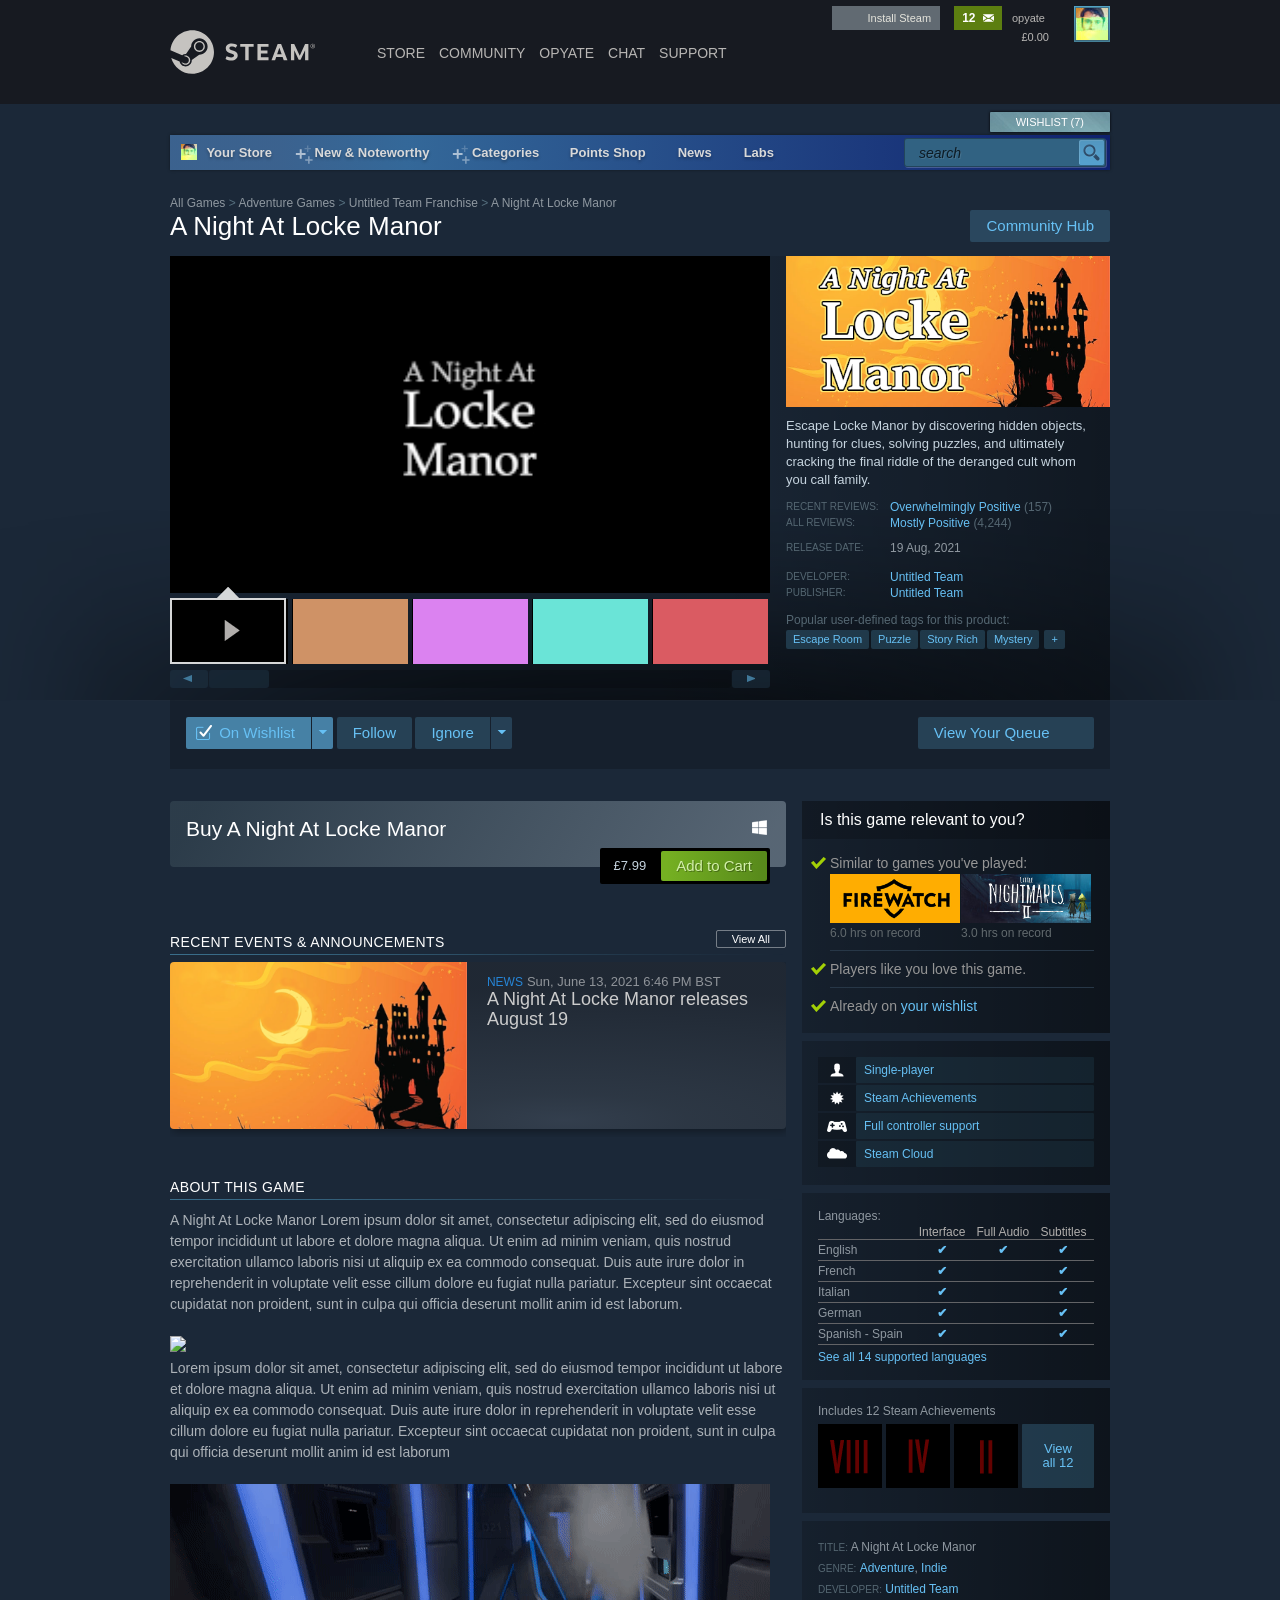
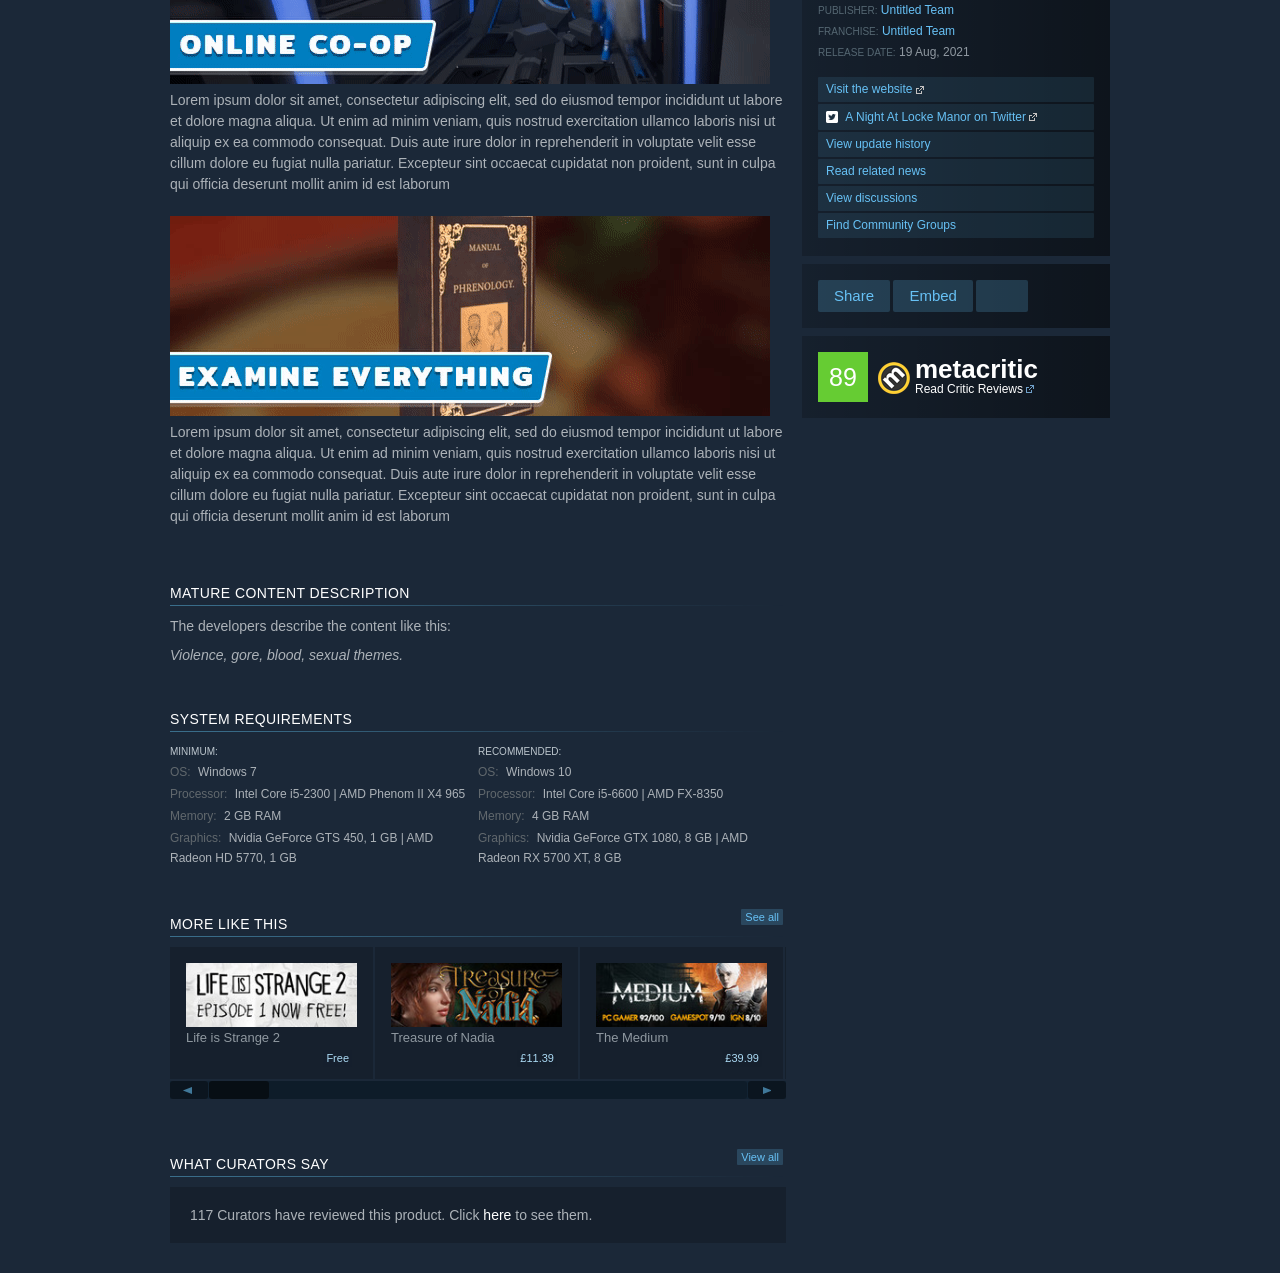
==== commit 97fecc53: "new trailer" ====
--- a/index.htm
+++ b/index.htm
@@ -1664,6 +1664,7 @@
 														<div class="highlight_player_area_spacer">
 															<img src="index_files/game_highlight_image_spacer.gif">
 														</div>
+
 														<div data-panel="{&quot;focusable&quot;:true,&quot;clickOnActivate&quot;:true}"
 															class="highlight_player_item highlight_movie"
 															id="highlight_movie_256847082" style="opacity: 1;"
@@ -1673,7 +1674,6 @@
 															data-mp4-hd-source="new/screenshots/trailer.mp4"
 															data-poster="new/screenshots/trailer_thumb.293x165.jpg">
 														</div>
-
 														<div data-panel="{&quot;focusable&quot;:true,&quot;clickOnActivate&quot;:true}"
 															class="highlight_player_item highlight_screenshot"
 															id="highlight_screenshot_ss_one.jpg" style="display: none;">
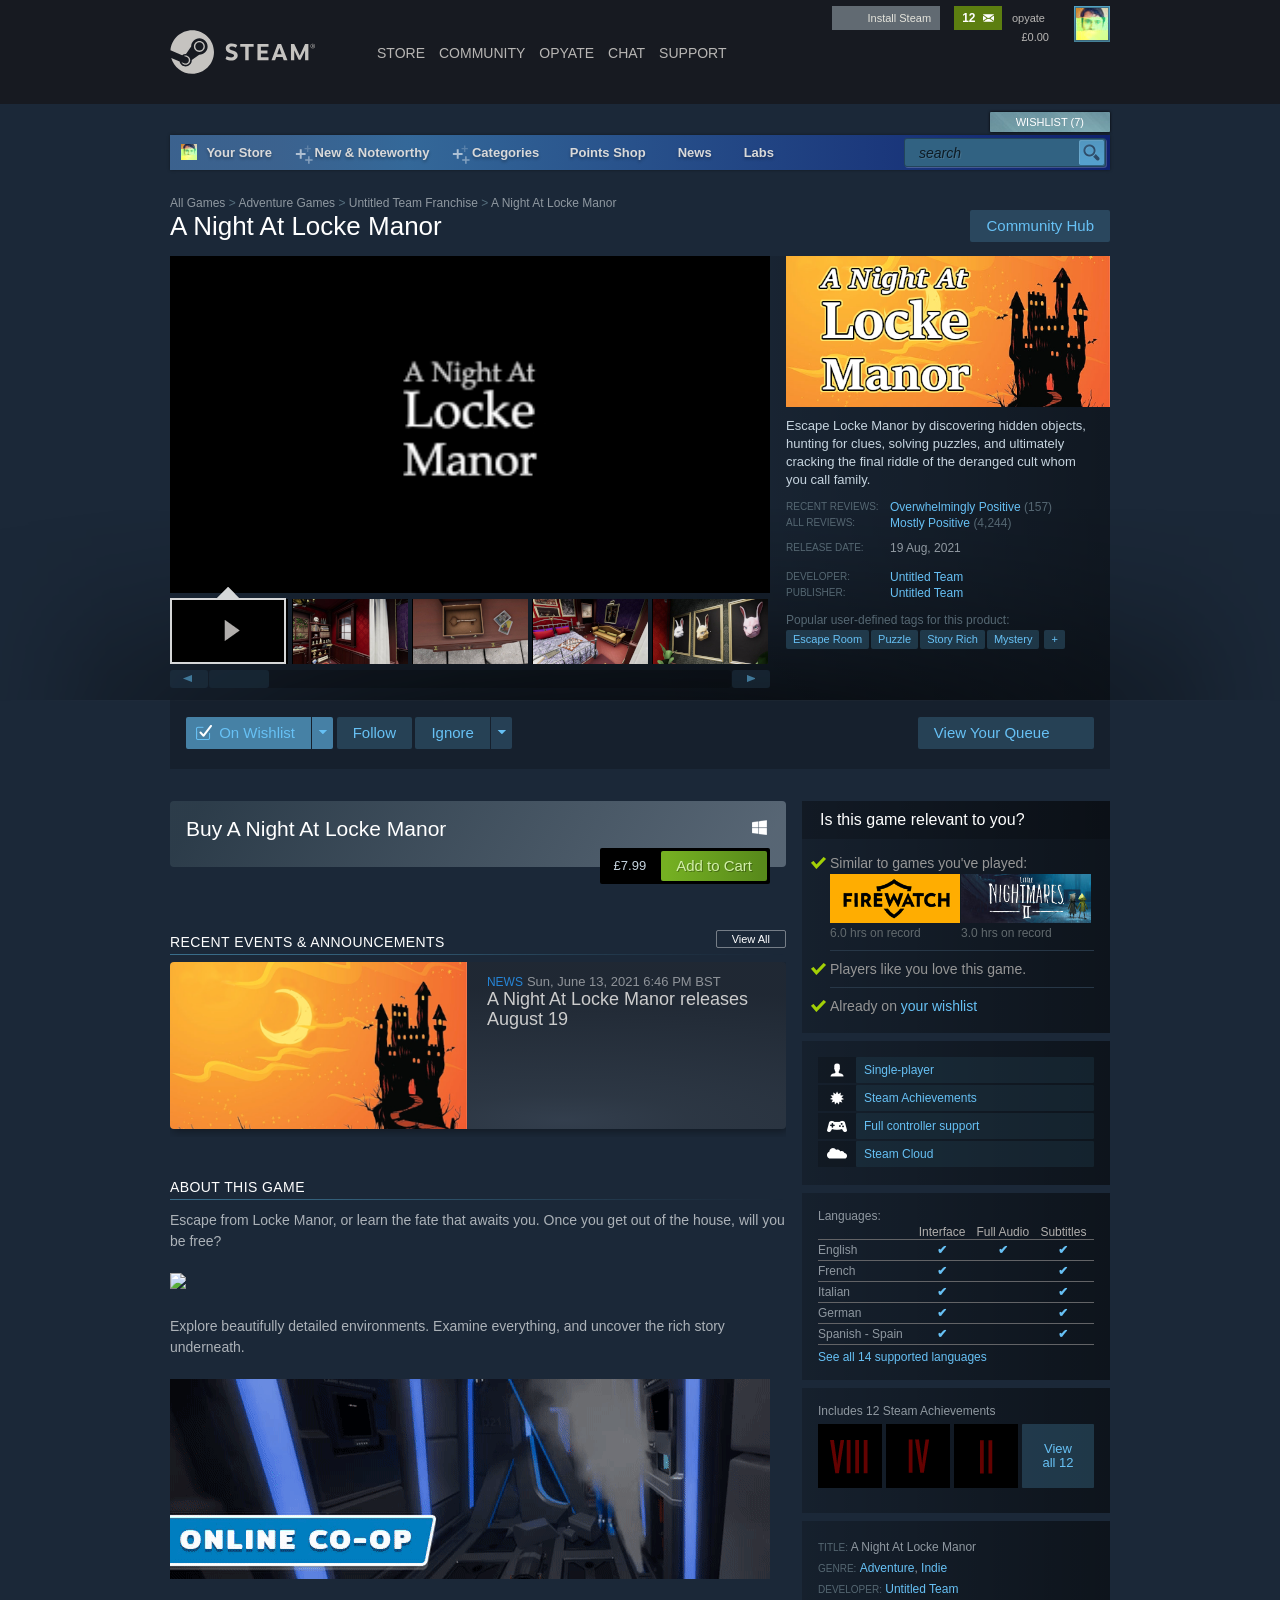
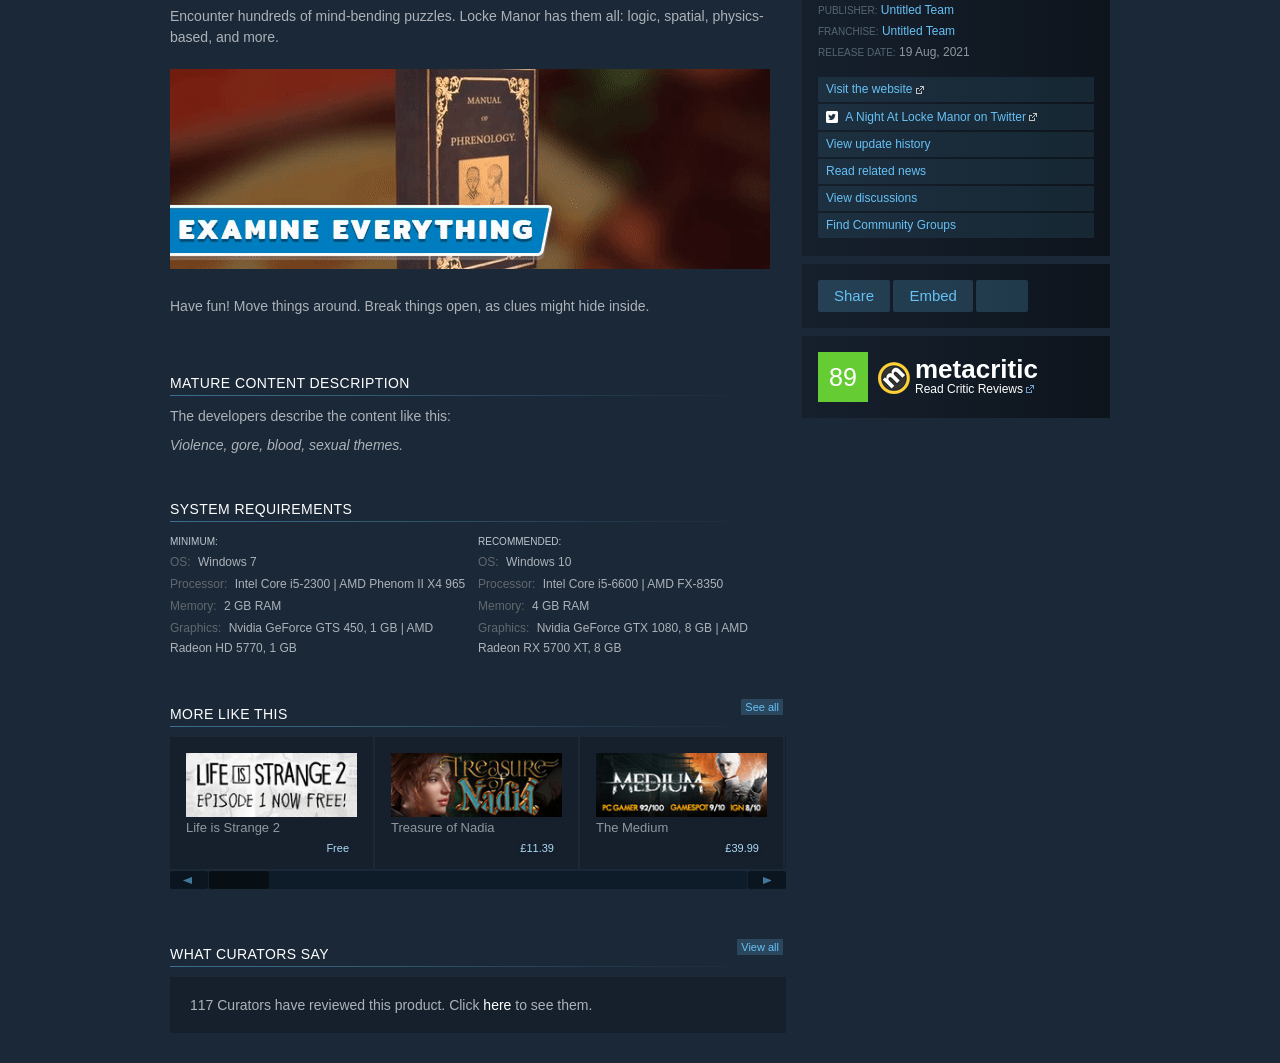
==== commit 25f3700d: "gifs" ====
--- a/index.htm
+++ b/index.htm
@@ -2766,38 +2766,31 @@
 												style="max-height: none;">
 												<div id="game_area_description" class="game_area_description">
 													<h2>About This Game</h2>
-													A Night At Locke Manor Lorem ipsum dolor sit amet,
-													consectetur adipiscing elit, sed do eiusmod tempor incididunt ut
-													labore et dolore magna aliqua. Ut enim ad minim veniam, quis nostrud
-													exercitation ullamco laboris nisi ut aliquip ex ea commodo
-													consequat. Duis aute irure dolor in reprehenderit in voluptate velit
-													esse cillum dolore eu fugiat nulla pariatur. Excepteur sint occaecat
-													cupidatat non proident, sunt in culpa qui officia deserunt mollit
-													anim id est laborum.<br><br>
-													<img src="new/gifs/1.gif"><br>Lorem ipsum dolor sit amet,
-													consectetur adipiscing elit, sed do eiusmod tempor incididunt ut
-													labore et dolore magna aliqua. Ut enim ad minim veniam, quis nostrud
-													exercitation ullamco laboris nisi ut aliquip ex ea commodo
-													consequat. Duis aute irure dolor in reprehenderit in voluptate velit
-													esse cillum dolore eu fugiat nulla pariatur. Excepteur sint occaecat
-													cupidatat non proident, sunt in culpa qui officia deserunt mollit
-													anim id est laborum<br><br>
-													<img src="new/gifs/2.gif"><br>Lorem ipsum dolor sit amet,
-													consectetur adipiscing elit, sed do eiusmod tempor incididunt ut
-													labore et dolore magna aliqua. Ut enim ad minim veniam, quis nostrud
-													exercitation ullamco laboris nisi ut aliquip ex ea commodo
-													consequat. Duis aute irure dolor in reprehenderit in voluptate velit
-													esse cillum dolore eu fugiat nulla pariatur. Excepteur sint occaecat
-													cupidatat non proident, sunt in culpa qui officia deserunt mollit
-													anim id est laborum<br><br>
-													<img src="new/gifs/3.gif"><br>Lorem ipsum dolor sit amet,
-													consectetur adipiscing elit, sed do eiusmod tempor incididunt ut
-													labore et dolore magna aliqua. Ut enim ad minim veniam, quis nostrud
-													exercitation ullamco laboris nisi ut aliquip ex ea commodo
-													consequat. Duis aute irure dolor in reprehenderit in voluptate velit
-													esse cillum dolore eu fugiat nulla pariatur. Excepteur sint occaecat
-													cupidatat non proident, sunt in culpa qui officia deserunt mollit
-													anim id est laborum<br><br>
+													
+													Escape from Locke Manor, or learn the fate that awaits you. Once you get out of the house, will you be free?
+													
+													<br><br>
+													<img src="new/gifs/1.gif">
+
+													<br><br>
+													
+													Explore beautifully detailed environments. Examine everything, and uncover the rich story underneath.
+
+													<br><br>
+													<img src="new/gifs/2.gif">
+
+													<br><br>
+													
+													Encounter hundreds of mind-bending puzzles. Locke Manor has them all: logic, spatial, physics-based, and more.
+													
+													<br><br>
+													<img src="new/gifs/3.gif">
+
+													<br><br>
+													
+													Have fun! Move things around. Break things open, as clues might hide inside.
+													
+													<br><br>
 
 
 												</div>
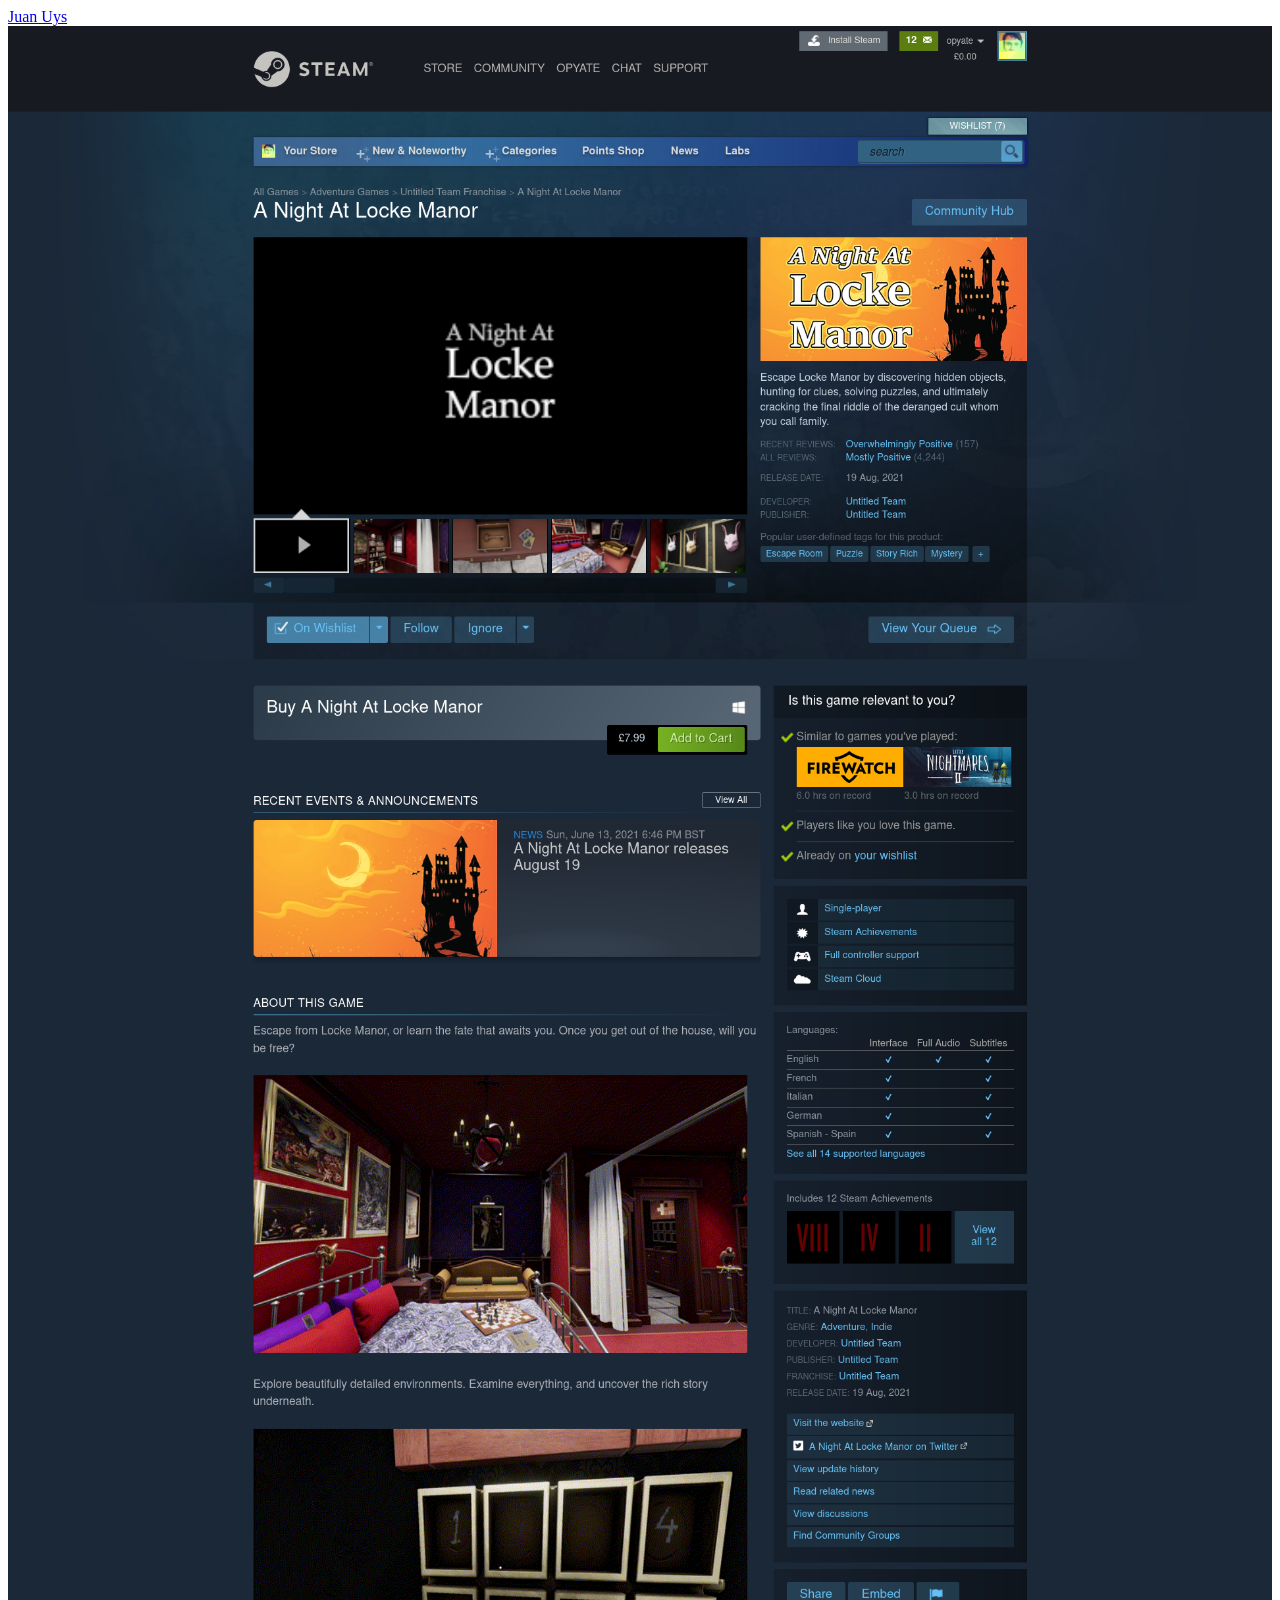
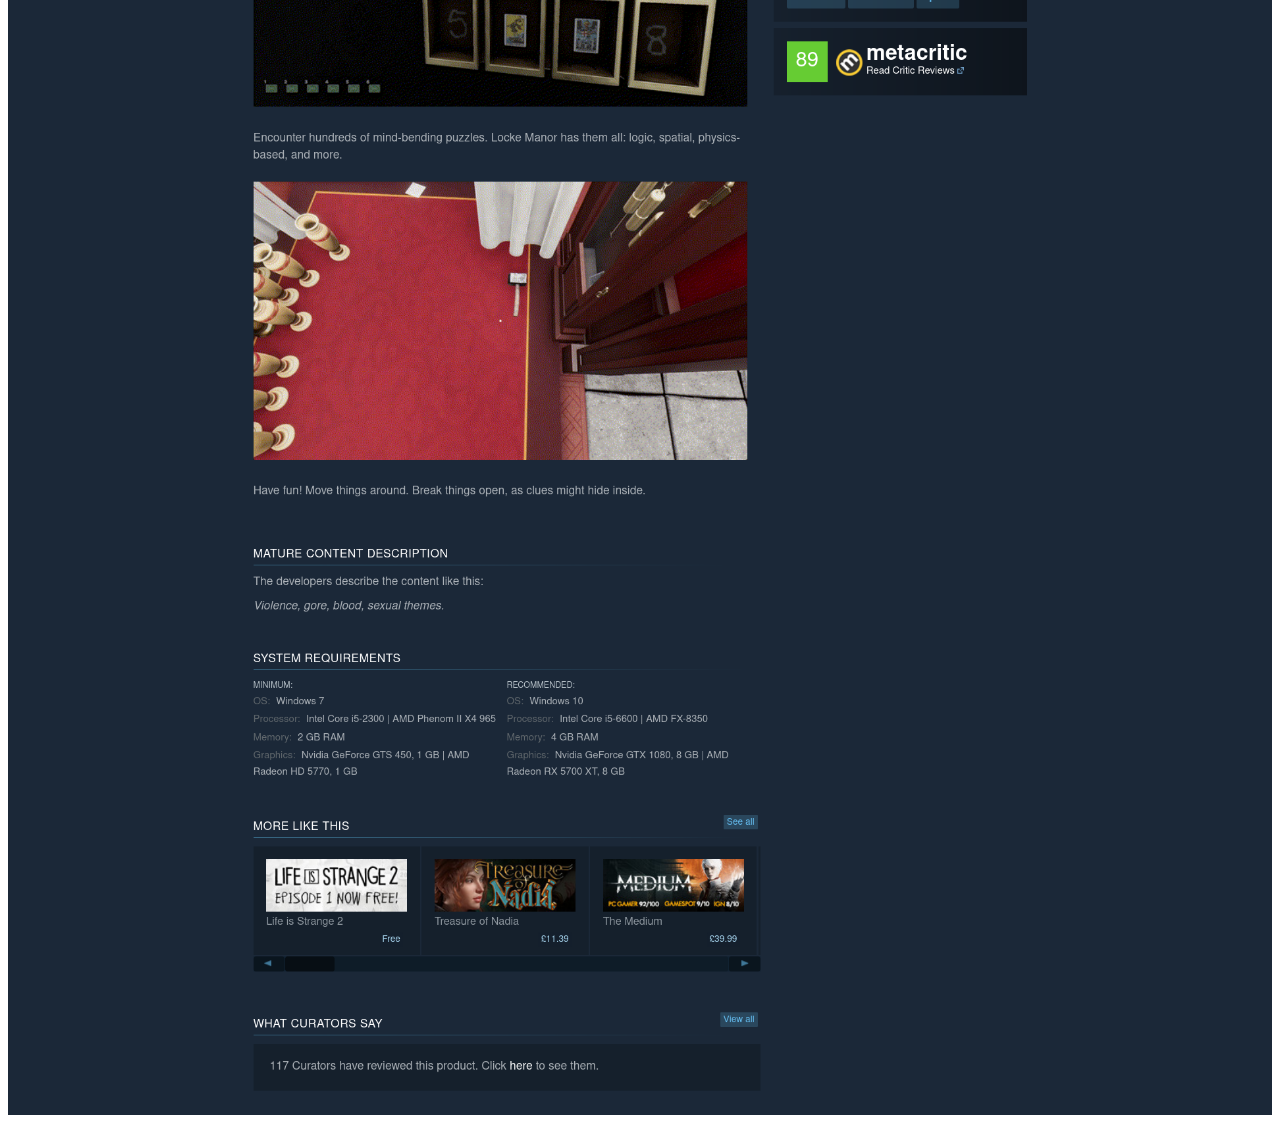
==== commit 01e05d99: "convince scrapers that this site is not phishing, goddammit" ====
--- a/index.htm
+++ b/index.htm
@@ -1,3329 +1,42 @@
 <!DOCTYPE html>
-<html class=" responsive" lang="en">
+<html lang="en">
 
 <head>
-	<meta http-equiv="Content-Type" content="text/html; charset=UTF-8">
-	<meta name="viewport" content="width=device-width,initial-scale=1">
-	<meta name="theme-color" content="#171a21">
-	<title>A Night At Locke Manor on Steam</title>
-	<link rel="shortcut icon" href="https://store.steampowered.com/favicon.ico" type="image/x-icon">
+	<meta charset="utf-8">
+	<meta http-equiv="X-UA-Compatible" content="IE=edge">
+	<meta http-equiv="Permissions-Policy" content="interest-cohort=()" />
+	<meta name="viewport" content="width=device-width, initial-scale=1">
+	<link rel="me" href="https://mastodon.art/@uys">
+	<meta name="robots" content="index, follow" />
 
+	<!-- Primary Meta Tags -->
+	<title>Juan Uys</title>
+	<meta name="title" content="Juan Uys">
+	<meta name="description"
+		content="Witness Juan Uys concerning himself with art, computer programming, and other frivolous endeavours.">
 
+	<!-- Open Graph / Facebook -->
+	<meta property="og:type" content="website">
+	<meta property="og:url" content="https://juanuys.com/">
+	<meta property="og:title" content="Juan Uys">
+	<meta property="og:description"
+		content="Witness Juan Uys concerning himself with art, computer programming, and other frivolous endeavours.">
+	<meta property="og:image" content="https://juanuys.com/assets/about/juanuys.png">
 
-	<link href="index_files/motiva_sans.css" rel="stylesheet" type="text/css">
-	<link href="index_files/shared_global.css" rel="stylesheet" type="text/css">
-	<link href="index_files/buttons.css" rel="stylesheet" type="text/css">
-	<link href="index_files/store.css" rel="stylesheet" type="text/css">
-	<link href="index_files/user_reviews.css" rel="stylesheet" type="text/css">
-	<link href="index_files/store_game_shared.css" rel="stylesheet" type="text/css">
-	<link href="index_files/game.css" rel="stylesheet" type="text/css">
-	<link href="index_files/recommended.css" rel="stylesheet" type="text/css">
-	<link href="index_files/user_reviews_rewards.css" rel="stylesheet" type="text/css">
-	<link href="index_files/apphub.css" rel="stylesheet" type="text/css">
-	<link href="index_files/jquery-ui-1.css" rel="stylesheet" type="text/css">
-	<link href="index_files/game_mob.css" rel="stylesheet" type="text/css">
-	<link href="index_files/shared_responsive.css" rel="stylesheet" type="text/css">
-	<script async="" src="index_files/analytics.js"></script>
-	<script>
-		(function (i, s, o, g, r, a, m) {
-			i['GoogleAnalyticsObject'] = r; i[r] = i[r] || function () {
-				(i[r].q = i[r].q || []).push(arguments)
-			}, i[r].l = 1 * new Date(); a = s.createElement(o),
-				m = s.getElementsByTagName(o)[0]; a.async = 1; a.src = g; m.parentNode.insertBefore(a, m)
-		})(window, document, 'script', '//www.google-analytics.com/analytics.js', 'ga');
+	<!-- Twitter -->
+	<meta property="twitter:card" content="summary_large_image">
+	<meta property="twitter:url" content="https://juanuys.com/">
+	<meta property="twitter:title" content="Juan Uys">
+	<meta property="twitter:description"
+		content="Witness Juan Uys concerning himself with art, computer programming, and other frivolous endeavours.">
+	<meta property="twitter:image" content="https://juanuys.com/assets/about/juanuys.png">
 
-		ga('create', 'UA-33786258-1', 'auto', {
-			'sampleRate': 0.4
-		});
-		ga('set', 'dimension1', true);
-		ga('set', 'dimension2', 'External');
-		ga('set', 'dimension3', 'application');
-		ga('set', 'dimension4', "application\/app");
-		ga('send', 'pageview');
-
-	</script>
-	<script type="text/javascript" src="index_files/jquery-1.js"></script>
-	<script type="text/javascript">$J = jQuery.noConflict();</script>
-	<script type="text/javascript">VALVE_PUBLIC_PATH = "https:\/\/store.cloudflare.steamstatic.com\/public\/";</script>
-	<script type="text/javascript" src="index_files/tooltip.js"></script>
-
-	<script type="text/javascript" src="index_files/shared_global.js"></script>
-
-	<script type="text/javascript" src="index_files/main.js"></script>
-
-	<script type="text/javascript" src="index_files/dynamicstore.js"></script>
-
-	<script
-		type="text/javascript">Object.seal && [Object, Array, String, Number].map(function (builtin) { Object.seal(builtin.prototype); });</script>
-	<script type="text/javascript">
-		document.addEventListener('DOMContentLoaded', function (event) {
-			$J.data(document, 'x_readytime', new Date().getTime());
-			$J.data(document, 'x_oldref', GetNavCookie());
-			SetupTooltips({ tooltipCSSClass: 'store_tooltip' });
-		});
-	</script>
-	<script type="text/javascript" src="index_files/gamehighlightplayer.js"></script>
-	<script type="text/javascript" src="index_files/user_reviews.js"></script>
-	<script type="text/javascript" src="index_files/dselect.js"></script>
-	<script type="text/javascript" src="index_files/app_tagging.js"></script>
-	<script type="text/javascript" src="index_files/game.js"></script>
-	<script type="text/javascript" src="index_files/jquery_002.js"></script>
-	<script type="text/javascript" src="index_files/jquery_004.js"></script>
-	<script type="text/javascript" src="index_files/jquery_003.js"></script>
-	<script type="text/javascript" src="index_files/jquery.js"></script>
-	<script type="text/javascript" src="index_files/jquery-ui-1.js"></script>
-	<script type="text/javascript" src="index_files/shared_responsive_adapter.js"></script>
-
-	<meta name="twitter:card" content="summary_large_image">
-	<meta name="Description" content="This would be the short description.">
-
-	<meta name="twitter:site" content="@steam">
-
-	<meta property="og:title" content="A Night At Locke Manor on Steam">
-	<meta property="twitter:title" content="A Night At Locke Manor on Steam">
-	<meta property="og:type" content="website">
-	<meta property="og:site" content="Steam">
-	<meta property="og:url" content="https://juanuys.com">
-	<meta property="og:description" content="This would be the short description.">
-	<meta property="twitter:description" content="This would be the short description.">
-
-	<link rel="canonical" href="https://juanuys.com">
-
-	<link rel="image_src"
-		href="https://cdn.cloudflare.steamstatic.com/steam/apps/70/capsule_616x353.jpg?t=1636588046">
-	<meta property="og:image"
-		content="https://cdn.cloudflare.steamstatic.com/steam/apps/70/capsule_616x353.jpg?t=1636588046">
-	<meta name="twitter:image"
-		content="https://cdn.cloudflare.steamstatic.com/steam/apps/70/capsule_616x353.jpg?t=1636588046">
-
-
-
-
-	<script charset="utf-8" src="index_files/shared_english-json.js"></script>
-	<script charset="utf-8" src="index_files/sales_english-json.js"></script>
-	<script charset="utf-8" src="index_files/main_english-json.js"></script>
-	<link rel="stylesheet" type="text/css" href="index_files/curator_admineventcomponents.css">
-	<script charset="utf-8" src="index_files/curator_admineventcomponents.js"></script>
-	<link rel="stylesheet" type="text/css" href="index_files/eventcomponents.css">
-	<script charset="utf-8" src="index_files/eventcomponents.js"></script>
-	<link rel="stylesheet" type="text/css" href="index_files/loyaltystorereviewaward.css">
-	<script charset="utf-8" src="index_files/loyaltystorereviewaward.js"></script>
-	<link rel="stylesheet" type="text/css" href="index_files/reviewaward.css">
-	<script charset="utf-8" src="index_files/reviewaward.js"></script>
+	<!-- indieweb -->
+	<a href="https://juanuys.com/" class="h-card" rel="me">Juan Uys</a>
 </head>
 
-<body class="v6 app game_bg application responsive_page">
-
-
-	<div class="responsive_page_frame with_header">
-		<div class="responsive_page_menu_ctn mainmenu">
-			<div class="responsive_page_menu" id="responsive_page_menu">
-				<div class="mainmenu_contents">
-					<div class="mainmenu_contents_items">
-						<!-- profile area -->
-						<div class="responsive_menu_user_area">
-							<div class="responsive_menu_user_persona persona online">
-								<div class="playerAvatar online">
-									<a href="https://steamcommunity.com/id/opyate/">
-										<img src="index_files/d956c4f0cfc264188d2a9bbaf5e15c2a00ca93e3.jpg"
-											srcset="index_files/d956c4f0cfc264188d2a9bbaf5e15c2a00ca93e3.jpg 1x, index_files/d956c4f0cfc264188d2a9bbaf5e15c2a00ca93e3_medium.jpg 2x">
-									</a>
-								</div>
-								<a href="https://steamcommunity.com/id/opyate/" data-miniprofile="12029755">opyate</a>
-							</div>
-
-							<div class="responsive_menu_cartwallet_area persona online">
-								<div class="responsive_menu_user_cart">
-									<a href="https://store.steampowered.com/cart/?snr=1_5_9__global-responsive-menu">
-										Cart <b>(0)</b> </a>
-								</div>
-								<div class="responsive_menu_user_wallet">
-									<a href="https://store.steampowered.com/account/?snr=1_5_9__global-responsive-menu">
-										Wallet <b>(£0.00)</b> </a>
-								</div>
-							</div>
-						</div>
-
-						<div class="menuitem notifications_item">
-							Notifications <div class="notification_count_total_ctn has_notifications">
-								<span class="notification_envelope"></span>
-								<span class="notification_count">12</span>
-							</div>
-						</div>
-						<div class="notification_submenu" style="display: none;" data-submenuid="notifications">
-
-							<a data-notification-type="4"
-								class="popup_menu_item notification_ctn header_notification_comments active_inbox_item"
-								href="https://steamcommunity.com/id/opyate/commentnotifications/">
-								<span class="notification_icon"></span>New comments <span
-									class="notification_count">1</span> </a>
-							<div class="header_notification_dropdown_seperator"></div>
-							<a data-notification-type="5"
-								class="popup_menu_item notification_ctn header_notification_items active_inbox_item"
-								href="https://steamcommunity.com/id/opyate/inventory/">
-								<span class="notification_icon"></span>New items <span
-									class="notification_count">11</span> </a>
-							<div class="header_notification_dropdown_seperator"></div>
-							<a data-notification-type="6"
-								class="popup_menu_item notification_ctn header_notification_invites "
-								href="https://steamcommunity.com/id/opyate/home/invites/">
-								<span class="notification_icon"></span>New invites <span
-									class="notification_count">0</span> </a>
-
-							<div class="header_notification_dropdown_seperator"></div>
-							<a data-notification-type="8"
-								class="popup_menu_item notification_ctn header_notification_gifts "
-								href="https://steamcommunity.com/id/opyate/inventory/#pending_gifts">
-								<span class="notification_icon"></span>New gifts <span
-									class="notification_count">0</span> </a>
-							<div class="header_notification_dropdown_seperator"></div>
-							<a data-notification-type="9"
-								class="popup_menu_item notification_ctn header_notification_offlinemessages "
-								href="javascript:void(0)"
-								onclick="LaunchWebChat(); HideMenu( 'header_notification_link', 'header_notification_dropdown' ); return false;">
-								<span class="notification_icon"></span>New messages <span
-									class="notification_count">0</span> </a>
-							<a data-notification-type="1"
-								class="popup_menu_item notification_ctn hide_when_empty header_notification_tradeoffers "
-								href="https://steamcommunity.com/id/opyate/tradeoffers/">
-								<div class="header_notification_dropdown_seperator"></div>
-								<span class="notification_icon"></span>New trade offers <span
-									class="notification_count">0</span>
-							</a>
-							<a data-notification-type="2"
-								class="popup_menu_item notification_ctn hide_when_empty header_notification_asyncgame "
-								href="https://steamcommunity.com/id/opyate/gamenotifications">
-								<div class="header_notification_dropdown_seperator"></div>
-								<span class="notification_icon"></span>New turns waiting <span
-									class="notification_count">0</span>
-							</a>
-							<a data-notification-type="3"
-								class="popup_menu_item notification_ctn hide_when_empty header_notification_moderatormessage "
-								href="https://steamcommunity.com/id/opyate/moderatormessages">
-								<div class="header_notification_dropdown_seperator"></div>
-								<span class="notification_icon"></span>New community messages <span
-									class="notification_count">0</span>
-							</a>
-							<a data-notification-type="10"
-								class="popup_menu_item notification_ctn hide_when_empty header_notification_helprequestreply "
-								href="https://help.steampowered.com/en/wizard/HelpRequests">
-								<div class="header_notification_dropdown_seperator"></div>
-								<span class="notification_icon"></span>Steam Support replies <span
-									class="notification_count">0</span>
-							</a>
-						</div>
-						<a class="menuitem supernav"
-							href="https://store.steampowered.com/?snr=1_5_9__global-responsive-menu"
-							data-tooltip-type="selector" data-tooltip-content=".submenu_store">
-							Store </a>
-						<div class="submenu_store" style="display: none;" data-submenuid="store">
-							<a class="submenuitem"
-								href="https://store.steampowered.com/?snr=1_5_9__global-responsive-menu">Home</a>
-							<a class="submenuitem"
-								href="https://store.steampowered.com/explore/?snr=1_5_9__global-responsive-menu">Discovery
-								Queue</a>
-							<a class="submenuitem" href="https://steamcommunity.com/my/wishlist/">Wishlist</a>
-							<a class="submenuitem"
-								href="https://store.steampowered.com/points/shop/?snr=1_5_9__global-responsive-menu">Points
-								Shop</a>
-							<a class="submenuitem"
-								href="https://store.steampowered.com/news/?snr=1_5_9__global-responsive-menu">News</a>
-							<a class="submenuitem"
-								href="https://store.steampowered.com/stats/?snr=1_5_9__global-responsive-menu">Stats</a>
-						</div>
-
-
-						<a class="menuitem supernav" style="display: block" href="https://steamcommunity.com/"
-							data-tooltip-type="selector" data-tooltip-content=".submenu_community">
-							Community </a>
-						<div class="submenu_community" style="display: none;" data-submenuid="community">
-							<a class="submenuitem" href="https://steamcommunity.com/">Home</a>
-							<a class="submenuitem" href="https://steamcommunity.com/discussions/">Discussions</a>
-							<a class="submenuitem" href="https://steamcommunity.com/workshop/">Workshop</a>
-							<a class="submenuitem" href="https://steamcommunity.com/market/">Market</a>
-							<a class="submenuitem"
-								href="https://steamcommunity.com/?subsection=broadcasts">Broadcasts</a>
-						</div>
-
-
-						<a class="menuitem supernav username persona_name_text_content"
-							href="https://steamcommunity.com/id/opyate/home/" data-tooltip-type="selector"
-							data-tooltip-content=".submenu_username">
-							You &amp; Friends </a>
-						<div class="submenu_username" style="display: none;" data-submenuid="username">
-							<a class="submenuitem" href="https://steamcommunity.com/id/opyate/home/">Activity</a>
-							<a class="submenuitem" href="https://steamcommunity.com/id/opyate/">Profile</a>
-							<a class="submenuitem" href="https://steamcommunity.com/id/opyate/friends/">Friends</a>
-							<a class="submenuitem" href="https://steamcommunity.com/id/opyate/groups/">Groups</a> <a
-								class="submenuitem" href="https://steamcommunity.com/id/opyate/screenshots/">Content</a>
-							<a class="submenuitem" href="https://steamcommunity.com/id/opyate/badges/">Badges</a> <a
-								class="submenuitem" href="https://steamcommunity.com/id/opyate/inventory/">Inventory</a>
-						</div>
-
-
-						<a class="menuitem" href="https://help.steampowered.com/en/">
-							Support </a>
-
-						<div class="minor_menu_items">
-							<a class="menuitem"
-								href="https://store.steampowered.com/account/?snr=1_5_9__global-responsive-menu">Account
-								details</a>
-							<a class="menuitem"
-								href="https://store.steampowered.com/account/preferences?snr=1_5_9__global-responsive-menu">Preferences</a>
-							<div class="menuitem change_language_action">
-								Change language </div>
-							<div class="menuitem" onclick="Logout();">Change User</div>
-							<div class="menuitem" onclick="Responsive_RequestDesktopView();">
-								View desktop website </div>
-						</div>
-					</div>
-					<div class="mainmenu_footer_spacer  "></div>
-					<div class="mainmenu_footer">
-						<div class="mainmenu_footer_logo"><img src="index_files/logo_valve_footer.png"></div>
-						© Valve Corporation. All rights reserved. All trademarks are
-						property of their respective owners in the US and other countries.
-						<span class="mainmenu_valve_links">
-							<a href="https://store.steampowered.com/privacy_agreement/?snr=1_5_9__global-responsive-menu"
-								target="_blank">Privacy Policy</a>
-							&nbsp;| &nbsp;<a href="http://www.valvesoftware.com/legal.htm" target="_blank">Legal</a>
-							&nbsp;| &nbsp;<a
-								href="https://store.steampowered.com/subscriber_agreement/?snr=1_5_9__global-responsive-menu"
-								target="_blank">Steam Subscriber Agreement</a>
-							&nbsp;| &nbsp;<a
-								href="https://store.steampowered.com/steam_refunds/?snr=1_5_9__global-responsive-menu"
-								target="_blank">Refunds</a>
-						</span>
-					</div>
-				</div>
-			</div>
-		</div>
-
-		<div class="responsive_local_menu_tab">
-		</div>
-
-		<div class="responsive_page_menu_ctn localmenu">
-			<div class="responsive_page_menu" id="responsive_page_local_menu">
-				<div class="localmenu_content">
-				</div>
-			</div>
-		</div>
-
-
-
-		<div class="responsive_header">
-			<div class="responsive_header_content">
-				<div id="responsive_menu_logo">
-					<img src="index_files/header_menu_hamburger.png" height="100%">
-					<div class="responsive_header_notification_badge_ctn">
-						<div
-							class="responsive_header_notification_badge notification_count_total_ctn has_notifications">
-							<span class="notification_count">12</span>
-						</div>
-					</div>
-				</div>
-				<div class="responsive_header_logo">
-					<a href="https://store.steampowered.com/?snr=1_5_9__global-responsive-menu">
-						<img src="index_files/header_logo.png" alt="STEAM" height="36" border="0">
-					</a>
-				</div>
-			</div>
-		</div>
-
-		<div class="responsive_page_content_overlay">
-
-		</div>
-
-		<div class="responsive_fixonscroll_ctn nonresponsive_hidden ">
-		</div>
-
-		<div class="responsive_page_content">
-
-			<div id="global_header" data-panel="{&quot;flow-children&quot;:&quot;row&quot;}">
-				<div class="content">
-					<div class="logo">
-						<span id="logo_holder">
-							<a href="https://store.steampowered.com/?snr=1_5_9__global-header">
-								<img src="index_files/logo_steam.svg" width="176" height="44">
-							</a>
-						</span>
-					</div>
-
-					<div class="supernav_container">
-						<a class="menuitem supernav" href="https://store.steampowered.com/?snr=1_5_9__global-header"
-							data-tooltip-type="selector" data-tooltip-content=".submenu_store">
-							STORE </a>
-						<div class="submenu_store" style="display: none;" data-submenuid="store">
-							<a class="submenuitem"
-								href="https://store.steampowered.com/?snr=1_5_9__global-header">Home</a>
-							<a class="submenuitem"
-								href="https://store.steampowered.com/explore/?snr=1_5_9__global-header">Discovery
-								Queue</a>
-							<a class="submenuitem" href="https://steamcommunity.com/my/wishlist/">Wishlist</a>
-							<a class="submenuitem"
-								href="https://store.steampowered.com/points/shop/?snr=1_5_9__global-header">Points
-								Shop</a>
-							<a class="submenuitem"
-								href="https://store.steampowered.com/news/?snr=1_5_9__global-header">News</a>
-							<a class="submenuitem"
-								href="https://store.steampowered.com/stats/?snr=1_5_9__global-header">Stats</a>
-							<a class="submenuitem"
-								href="https://store.steampowered.com/about/?snr=1_5_9__global-header">ABOUT</a>
-						</div>
-
-
-						<a class="menuitem supernav" style="display: block" href="https://steamcommunity.com/"
-							data-tooltip-type="selector" data-tooltip-content=".submenu_community">
-							COMMUNITY </a>
-						<div class="submenu_community" style="display: none;" data-submenuid="community">
-							<a class="submenuitem" href="https://steamcommunity.com/">Home</a>
-							<a class="submenuitem" href="https://steamcommunity.com/discussions/">Discussions</a>
-							<a class="submenuitem" href="https://steamcommunity.com/workshop/">Workshop</a>
-							<a class="submenuitem" href="https://steamcommunity.com/market/">Market</a>
-							<a class="submenuitem"
-								href="https://steamcommunity.com/?subsection=broadcasts">Broadcasts</a>
-						</div>
-
-
-						<a class="menuitem supernav username persona_name_text_content"
-							href="https://steamcommunity.com/id/opyate/home/" data-tooltip-type="selector"
-							data-tooltip-content=".submenu_username">
-							opyate </a>
-						<div class="submenu_username" style="display: none;" data-submenuid="username">
-							<a class="submenuitem" href="https://steamcommunity.com/id/opyate/home/">Activity</a>
-							<a class="submenuitem" href="https://steamcommunity.com/id/opyate/">Profile</a>
-							<a class="submenuitem" href="https://steamcommunity.com/id/opyate/friends/">Friends</a>
-							<a class="submenuitem" href="https://steamcommunity.com/id/opyate/groups/">Groups</a> <a
-								class="submenuitem" href="https://steamcommunity.com/id/opyate/screenshots/">Content</a>
-							<a class="submenuitem" href="https://steamcommunity.com/id/opyate/badges/">Badges</a> <a
-								class="submenuitem" href="https://steamcommunity.com/id/opyate/inventory/">Inventory</a>
-						</div>
-
-						<a class="menuitem" href="https://steamcommunity.com/chat/">
-							Chat </a>
-
-						<a class="menuitem" href="https://help.steampowered.com/en/">
-							SUPPORT </a>
-					</div>
-					<script type="text/javascript">
-						jQuery(function ($) {
-							$('#global_header .supernav').v_tooltip({ 'location': 'bottom', 'destroyWhenDone': false, 'tooltipClass': 'supernav_content', 'offsetY': -4, 'offsetX': 1, 'horizontalSnap': 4, 'tooltipParent': '#global_header .supernav_container', 'correctForScreenSize': false });
-						});
-					</script>
-
-					<div id="global_actions">
-						<div id="global_action_menu">
-							<div class="header_installsteam_btn header_installsteam_btn_gray">
-
-								<a class="header_installsteam_btn_content"
-									href="https://store.steampowered.com/about/?snr=1_5_9__global-header">
-									Install Steam </a>
-							</div>
-
-
-							<!-- notification inbox area -->
-							<div id="header_notification_area">
-								<script type="text/javascript">$J(EnableNotificationCountPolling);</script>
-								<div id="header_notification_link"
-									class="header_notification_btn global_header_toggle_button notification_count_total_ctn has_notifications"
-									onclick="ShowMenu( this, 'header_notification_dropdown', 'right' );">
-									<span class="notification_count">12</span>
-									<span class="header_notification_envelope">
-										<img src="index_files/header_menu_notifications.png" width="11" height="8">
-									</span>
-								</div>
-
-								<div class="popup_block_new" id="header_notification_dropdown" style="display: none;">
-									<div class="popup_body popup_menu">
-										<a data-notification-type="4"
-											class="popup_menu_item notification_ctn header_notification_comments active_inbox_item"
-											href="https://steamcommunity.com/id/opyate/commentnotifications/">
-											<span class="notification_icon"></span><span
-												class="notification_count_string singular" style="">1 new
-												comment</span><span class="notification_count_string plural"
-												style="display: none;"><span class="notification_count">1</span> new
-												comments</span> </a>
-										<div class="header_notification_dropdown_seperator"></div>
-										<a data-notification-type="5"
-											class="popup_menu_item notification_ctn header_notification_items active_inbox_item"
-											href="https://steamcommunity.com/id/opyate/inventory/">
-											<span class="notification_icon"></span><span
-												class="notification_count_string singular" style="display: none;">1 new
-												item in your inventory</span><span
-												class="notification_count_string plural" style=""><span
-													class="notification_count">11</span> new items in your
-												inventory</span> </a>
-										<div class="header_notification_dropdown_seperator"></div>
-										<a data-notification-type="6"
-											class="popup_menu_item notification_ctn header_notification_invites "
-											href="https://steamcommunity.com/id/opyate/home/invites/">
-											<span class="notification_icon"></span><span
-												class="notification_count_string singular" style="display: none;">1 new
-												invite</span><span class="notification_count_string plural"
-												style=""><span class="notification_count">0</span> new invites</span>
-										</a>
-
-										<div class="header_notification_dropdown_seperator"></div>
-										<a data-notification-type="8"
-											class="popup_menu_item notification_ctn header_notification_gifts "
-											href="https://steamcommunity.com/id/opyate/inventory/#pending_gifts">
-											<span class="notification_icon"></span><span
-												class="notification_count_string singular" style="display: none;">1 new
-												gift</span><span class="notification_count_string plural" style=""><span
-													class="notification_count">0</span> new gifts</span> </a>
-										<div class="header_notification_dropdown_seperator"></div>
-										<a data-notification-type="9"
-											class="popup_menu_item notification_ctn header_notification_offlinemessages "
-											href="javascript:void(0)"
-											onclick="LaunchWebChat(); HideMenu( 'header_notification_link', 'header_notification_dropdown' ); return false;">
-											<span class="notification_icon"></span><span
-												class="notification_count_string singular" style="display: none;">1
-												unread chat message</span><span class="notification_count_string plural"
-												style=""><span class="notification_count">0</span> unread chat
-												messages</span> </a>
-										<a data-notification-type="1"
-											class="popup_menu_item notification_ctn hide_when_empty header_notification_tradeoffers "
-											href="https://steamcommunity.com/id/opyate/tradeoffers/">
-											<div class="header_notification_dropdown_seperator"></div>
-											<span class="notification_icon"></span><span
-												class="notification_count_string singular" style="display: none;">1 new
-												trade notification</span><span class="notification_count_string plural"
-												style=""><span class="notification_count">0</span> new trade
-												notifications</span>
-										</a>
-										<a data-notification-type="2"
-											class="popup_menu_item notification_ctn hide_when_empty header_notification_asyncgame "
-											href="https://steamcommunity.com/id/opyate/gamenotifications">
-											<div class="header_notification_dropdown_seperator"></div>
-											<span class="notification_icon"></span><span
-												class="notification_count_string singular" style="display: none;">1 turn
-												waiting</span><span class="notification_count_string plural"
-												style=""><span class="notification_count">0</span> new turns
-												waiting</span>
-										</a>
-										<a data-notification-type="3"
-											class="popup_menu_item notification_ctn hide_when_empty header_notification_moderatormessage "
-											href="https://steamcommunity.com/id/opyate/moderatormessages">
-											<div class="header_notification_dropdown_seperator"></div>
-											<span class="notification_icon"></span><span
-												class="notification_count_string singular" style="display: none;">1
-												community message</span><span class="notification_count_string plural"
-												style=""><span class="notification_count">0</span> community
-												messages</span>
-										</a>
-										<a data-notification-type="10"
-											class="popup_menu_item notification_ctn hide_when_empty header_notification_helprequestreply "
-											href="https://help.steampowered.com/en/wizard/HelpRequests">
-											<div class="header_notification_dropdown_seperator"></div>
-											<span class="notification_icon"></span><span
-												class="notification_count_string singular" style="display: none;">1
-												reply from Steam Support</span><span
-												class="notification_count_string plural" style=""><span
-													class="notification_count">0</span> replies from Steam
-												Support</span>
-										</a>
-									</div>
-								</div>
-							</div>
-							<span class="pulldown global_action_link persona_name_text_content" id="account_pulldown"
-								onclick="ShowMenu( this, 'account_dropdown', 'right', 'bottom', true );">
-								opyate </span>
-							<div class="popup_block_new" id="account_dropdown" style="display: none;">
-								<div class="popup_body popup_menu">
-									<a class="popup_menu_item" href="https://steamcommunity.com/id/opyate/">View
-										profile</a>
-									<a class="popup_menu_item"
-										href="https://store.steampowered.com/account/?snr=1_5_9__global-header">Account
-										details</a>
-									<a class="popup_menu_item" href="javascript:Logout();">Logout: <span
-											class="persona online">opyate</span></a>
-									<a class="popup_menu_item"
-										href="https://store.steampowered.com/account/preferences/?snr=1_5_9__global-header">Preferences</a>
-
-									<span class="popup_menu_item" id="account_language_pulldown">Change language</span>
-									<div class="popup_block_new" id="language_dropdown" style="display: none;">
-										<div class="popup_body popup_menu">
-											<a class="popup_menu_item tight"
-												href="https://store.steampowered.com/app/70/HalfLife/?l=schinese"
-												onclick="ChangeLanguage( 'schinese' ); return false;">简体中文 (Simplified
-												Chinese)</a>
-											<a class="popup_menu_item tight"
-												href="https://store.steampowered.com/app/70/HalfLife/?l=tchinese"
-												onclick="ChangeLanguage( 'tchinese' ); return false;">繁體中文 (Traditional
-												Chinese)</a>
-											<a class="popup_menu_item tight"
-												href="https://store.steampowered.com/app/70/HalfLife/?l=japanese"
-												onclick="ChangeLanguage( 'japanese' ); return false;">日本語 (Japanese)</a>
-											<a class="popup_menu_item tight"
-												href="https://store.steampowered.com/app/70/HalfLife/?l=koreana"
-												onclick="ChangeLanguage( 'koreana' ); return false;">한국어 (Korean)</a>
-											<a class="popup_menu_item tight"
-												href="https://store.steampowered.com/app/70/HalfLife/?l=thai"
-												onclick="ChangeLanguage( 'thai' ); return false;">ไทย (Thai)</a>
-											<a class="popup_menu_item tight"
-												href="https://store.steampowered.com/app/70/HalfLife/?l=bulgarian"
-												onclick="ChangeLanguage( 'bulgarian' ); return false;">Български
-												(Bulgarian)</a>
-											<a class="popup_menu_item tight"
-												href="https://store.steampowered.com/app/70/HalfLife/?l=czech"
-												onclick="ChangeLanguage( 'czech' ); return false;">Čeština (Czech)</a>
-											<a class="popup_menu_item tight"
-												href="https://store.steampowered.com/app/70/HalfLife/?l=danish"
-												onclick="ChangeLanguage( 'danish' ); return false;">Dansk (Danish)</a>
-											<a class="popup_menu_item tight"
-												href="https://store.steampowered.com/app/70/HalfLife/?l=german"
-												onclick="ChangeLanguage( 'german' ); return false;">Deutsch (German)</a>
-											<a class="popup_menu_item tight"
-												href="https://store.steampowered.com/app/70/HalfLife/?l=english"
-												onclick="ChangeLanguage( 'english' ); return false;">English</a>
-											<a class="popup_menu_item tight"
-												href="https://store.steampowered.com/app/70/HalfLife/?l=spanish"
-												onclick="ChangeLanguage( 'spanish' ); return false;">Español - España
-												(Spanish - Spain)</a>
-											<a class="popup_menu_item tight"
-												href="https://store.steampowered.com/app/70/HalfLife/?l=latam"
-												onclick="ChangeLanguage( 'latam' ); return false;">Español -
-												Latinoamérica (Spanish - Latin America)</a>
-											<a class="popup_menu_item tight"
-												href="https://store.steampowered.com/app/70/HalfLife/?l=greek"
-												onclick="ChangeLanguage( 'greek' ); return false;">Ελληνικά (Greek)</a>
-											<a class="popup_menu_item tight"
-												href="https://store.steampowered.com/app/70/HalfLife/?l=french"
-												onclick="ChangeLanguage( 'french' ); return false;">Français
-												(French)</a>
-											<a class="popup_menu_item tight"
-												href="https://store.steampowered.com/app/70/HalfLife/?l=italian"
-												onclick="ChangeLanguage( 'italian' ); return false;">Italiano
-												(Italian)</a>
-											<a class="popup_menu_item tight"
-												href="https://store.steampowered.com/app/70/HalfLife/?l=hungarian"
-												onclick="ChangeLanguage( 'hungarian' ); return false;">Magyar
-												(Hungarian)</a>
-											<a class="popup_menu_item tight"
-												href="https://store.steampowered.com/app/70/HalfLife/?l=dutch"
-												onclick="ChangeLanguage( 'dutch' ); return false;">Nederlands
-												(Dutch)</a>
-											<a class="popup_menu_item tight"
-												href="https://store.steampowered.com/app/70/HalfLife/?l=norwegian"
-												onclick="ChangeLanguage( 'norwegian' ); return false;">Norsk
-												(Norwegian)</a>
-											<a class="popup_menu_item tight"
-												href="https://store.steampowered.com/app/70/HalfLife/?l=polish"
-												onclick="ChangeLanguage( 'polish' ); return false;">Polski (Polish)</a>
-											<a class="popup_menu_item tight"
-												href="https://store.steampowered.com/app/70/HalfLife/?l=portuguese"
-												onclick="ChangeLanguage( 'portuguese' ); return false;">Português
-												(Portuguese)</a>
-											<a class="popup_menu_item tight"
-												href="https://store.steampowered.com/app/70/HalfLife/?l=brazilian"
-												onclick="ChangeLanguage( 'brazilian' ); return false;">Português -
-												Brasil (Portuguese - Brazil)</a>
-											<a class="popup_menu_item tight"
-												href="https://store.steampowered.com/app/70/HalfLife/?l=romanian"
-												onclick="ChangeLanguage( 'romanian' ); return false;">Română
-												(Romanian)</a>
-											<a class="popup_menu_item tight"
-												href="https://store.steampowered.com/app/70/HalfLife/?l=russian"
-												onclick="ChangeLanguage( 'russian' ); return false;">Русский
-												(Russian)</a>
-											<a class="popup_menu_item tight"
-												href="https://store.steampowered.com/app/70/HalfLife/?l=finnish"
-												onclick="ChangeLanguage( 'finnish' ); return false;">Suomi (Finnish)</a>
-											<a class="popup_menu_item tight"
-												href="https://store.steampowered.com/app/70/HalfLife/?l=swedish"
-												onclick="ChangeLanguage( 'swedish' ); return false;">Svenska
-												(Swedish)</a>
-											<a class="popup_menu_item tight"
-												href="https://store.steampowered.com/app/70/HalfLife/?l=turkish"
-												onclick="ChangeLanguage( 'turkish' ); return false;">Türkçe
-												(Turkish)</a>
-											<a class="popup_menu_item tight"
-												href="https://store.steampowered.com/app/70/HalfLife/?l=vietnamese"
-												onclick="ChangeLanguage( 'vietnamese' ); return false;">Tiếng Việt
-												(Vietnamese)</a>
-											<a class="popup_menu_item tight"
-												href="https://store.steampowered.com/app/70/HalfLife/?l=ukrainian"
-												onclick="ChangeLanguage( 'ukrainian' ); return false;">Українська
-												(Ukrainian)</a>
-											<a class="popup_menu_item tight" href="http://translation.steampowered.com/"
-												target="_blank">Help us translate Steam</a>
-										</div>
-									</div>
-								</div>
-							</div>
-							<script type="text/javascript">
-								RegisterFlyout('account_language_pulldown', 'language_dropdown', 'leftsubmenu', 'bottomsubmenu', true);
-							</script>
-							<div id="header_wallet_ctn">
-								<a class="global_action_link" id="header_wallet_balance"
-									href="https://store.steampowered.com/account/store_transactions/">£0.00</a>
-							</div>
-						</div>
-						<a href="https://steamcommunity.com/id/opyate/" class="user_avatar playerAvatar online">
-							<img src="index_files/d956c4f0cfc264188d2a9bbaf5e15c2a00ca93e3.jpg">
-						</a>
-					</div>
-				</div>
-			</div>
-			<div id="responsive_store_nav_ctn"></div>
-			<div id="responsive_store_nav_overlay" style="display:none;">
-				<div id="responsive_store_nav_overlay_ctn"></div>
-				<div id="responsive_store_nav_overlay_bottom"></div>
-			</div>
-			<div data-cart-banner-spot="1"></div>
-			<div class="responsive_page_template_content" data-panel="{&quot;autoFocus&quot;:true}">
-
-				<script type="text/javascript">
-					try {
-						if (typeof ga != 'undefined' && ga) {
-							ga('create', "UA-164978760-1", 'auto', "app", {
-								anonymizeIp: true
-							});
-							ga('app.require', 'linker');
-							ga('app.linker:autolink', ["store.steampowered.com", "steamcommunity.com", "help.steampowered.com"]);
-							ga('app.send', 'pageview');
-						}
-					} catch (e) { }
-				</script>
-
-				<script type="text/javascript">
-
-					var g_eDiscoveryQueueType = 0;
-
-					GStoreItemData.AddStoreItemDataSet(
-						{ "rgApps": { "753640": { "name": "Outer Wilds", "url_name": "Outer_Wilds", "discount_block": "<div class=\"discount_block  no_discount\" data-price-final=\"1949\"><div class=\"discount_prices\"><div class=\"discount_final_price\">\u00a319.49<\/div><\/div><\/div>", "descids": [], "small_capsulev5": "https:\/\/cdn.cloudflare.steamstatic.com\/steam\/apps\/753640\/capsule_184x69.jpg?t=1633026544", "os_windows": true, "has_live_broadcast": false, "localized": true }, "1492680": { "name": "The Pathless", "url_name": "The_Pathless", "discount_block": "<div class=\"discount_block \" data-price-final=\"2014\"><div class=\"discount_pct\">-35%<\/div><div class=\"discount_prices\"><div class=\"discount_original_price\">\u00a330.99<\/div><div class=\"discount_final_price\">\u00a320.14<\/div><\/div><\/div>", "descids": [], "small_capsulev5": "https:\/\/cdn.cloudflare.steamstatic.com\/steam\/apps\/1492680\/capsule_184x69.jpg?t=1637099283", "os_windows": true, "has_live_broadcast": false, "discount": true, "localized": true }, "1622100": { "name": "Outer Wilds - Echoes of the Eye", "url_name": "Outer_Wilds__Echoes_of_the_Eye", "discount_block": "<div class=\"discount_block  no_discount\" data-price-final=\"1139\"><div class=\"discount_prices\"><div class=\"discount_final_price\">\u00a311.39<\/div><\/div><\/div>", "descids": [], "small_capsulev5": "https:\/\/cdn.cloudflare.steamstatic.com\/steam\/apps\/1622100\/capsule_184x69.jpg?t=1633113833", "os_windows": true, "dlc": true, "dlc_for_app": "753640", "has_live_broadcast": false, "localized": true }, "638230": { "name": "Journey", "url_name": "Journey", "discount_block": "<div class=\"discount_block  no_discount\" data-price-final=\"1139\"><div class=\"discount_prices\"><div class=\"discount_final_price\">\u00a311.39<\/div><\/div><\/div>", "descids": [], "small_capsulev5": "https:\/\/cdn.cloudflare.steamstatic.com\/steam\/apps\/638230\/capsule_184x69.jpg?t=1629751812", "os_windows": true, "has_live_broadcast": false, "localized": true }, "649950": { "name": "Ashen", "url_name": "Ashen", "discount_block": "<div class=\"discount_block  no_discount\" data-price-final=\"3099\"><div class=\"discount_prices\"><div class=\"discount_final_price\">\u00a330.99<\/div><\/div><\/div>", "descids": [], "small_capsulev5": "https:\/\/cdn.cloudflare.steamstatic.com\/steam\/apps\/649950\/capsule_184x69.jpg?t=1629751077", "os_windows": true, "has_live_broadcast": false, "localized": true }, "702670": { "name": "Donut County", "url_name": "Donut_County", "discount_block": "<div class=\"discount_block  no_discount\" data-price-final=\"1029\"><div class=\"discount_prices\"><div class=\"discount_final_price\">\u00a310.29<\/div><\/div><\/div>", "descids": [], "small_capsulev5": "https:\/\/cdn.cloudflare.steamstatic.com\/steam\/apps\/702670\/capsule_184x69.jpg?t=1629751127", "os_windows": true, "os_macos": true, "has_live_broadcast": false, "localized": true }, "753650": { "name": "Due Process", "url_name": "Due_Process", "discount_block": "<div class=\"discount_block  no_discount\" data-price-final=\"1949\"><div class=\"discount_prices\"><div class=\"discount_final_price\">\u00a319.49<\/div><\/div><\/div>", "descids": [5], "small_capsulev5": "https:\/\/cdn.cloudflare.steamstatic.com\/steam\/apps\/753650\/capsule_184x69.jpg?t=1636662209", "os_windows": true, "early_access": true, "has_live_broadcast": true, "localized": true }, "951750": { "name": "I Am Dead", "url_name": "I_Am_Dead", "discount_block": "<div class=\"discount_block  no_discount\" data-price-final=\"1549\"><div class=\"discount_prices\"><div class=\"discount_final_price\">\u00a315.49<\/div><\/div><\/div>", "descids": [], "small_capsulev5": "https:\/\/cdn.cloudflare.steamstatic.com\/steam\/apps\/951750\/capsule_184x69.jpg?t=1629751643", "os_windows": true, "has_live_broadcast": false, "localized": true }, "501300": { "name": "What Remains of Edith Finch", "url_name": "What_Remains_of_Edith_Finch", "discount_block": "<div class=\"discount_block  no_discount\" data-price-final=\"1499\"><div class=\"discount_prices\"><div class=\"discount_final_price\">\u00a314.99<\/div><\/div><\/div>", "descids": [], "small_capsulev5": "https:\/\/cdn.cloudflare.steamstatic.com\/steam\/apps\/501300\/capsule_184x69.jpg?t=1629750661", "os_windows": true, "has_live_broadcast": false, "localized": true }, "557600": { "name": "Gorogoa", "url_name": "Gorogoa", "discount_block": "<div class=\"discount_block  no_discount\" data-price-final=\"1139\"><div class=\"discount_prices\"><div class=\"discount_final_price\">\u00a311.39<\/div><\/div><\/div>", "descids": [], "small_capsulev5": "https:\/\/cdn.cloudflare.steamstatic.com\/steam\/apps\/557600\/capsule_184x69.jpg?t=1629751597", "os_windows": true, "os_macos": true, "has_live_broadcast": false, "localized": true }, "1122720": { "name": "Sayonara Wild Hearts", "url_name": "Sayonara_Wild_Hearts", "discount_block": "<div class=\"discount_block  no_discount\" data-price-final=\"1029\"><div class=\"discount_prices\"><div class=\"discount_final_price\">\u00a310.29<\/div><\/div><\/div>", "descids": [], "small_capsulev5": "https:\/\/cdn.cloudflare.steamstatic.com\/steam\/apps\/1122720\/capsule_184x69.jpg?t=1629747217", "os_windows": true, "has_live_broadcast": false, "localized": true }, "629930": { "name": "What Remains of Edith Finch - Original Soundtrack", "url_name": "What_Remains_of_Edith_Finch__Original_Soundtrack", "discount_block": "<div class=\"discount_block  no_discount\" data-price-final=\"399\"><div class=\"discount_prices\"><div class=\"discount_final_price\">\u00a33.99<\/div><\/div><\/div>", "descids": [], "small_capsulev5": "https:\/\/cdn.cloudflare.steamstatic.com\/steam\/apps\/629930\/capsule_184x69.jpg?t=1612371987", "os_windows": true, "os_macos": true, "os_linux": true, "has_live_broadcast": false, "localized": true }, "860510": { "name": "Little Nightmares II", "url_name": "Little_Nightmares_II", "discount_block": "<div class=\"discount_block  no_discount\" data-price-final=\"2499\"><div class=\"discount_prices\"><div class=\"discount_final_price\">\u00a324.99<\/div><\/div><\/div>", "descids": [], "small_capsulev5": "https:\/\/cdn.cloudflare.steamstatic.com\/steam\/apps\/860510\/capsule_184x69.jpg?t=1632150019", "os_windows": true, "has_live_broadcast": false, "localized": true }, "653530": { "name": "Return of the Obra Dinn", "url_name": "Return_of_the_Obra_Dinn", "discount_block": "<div class=\"discount_block  no_discount\" data-price-final=\"1549\"><div class=\"discount_prices\"><div class=\"discount_final_price\">\u00a315.49<\/div><\/div><\/div>", "descids": [1, 2, 5], "small_capsulev5": "https:\/\/cdn.cloudflare.steamstatic.com\/steam\/apps\/653530\/capsule_184x69.jpg?t=1624548063", "os_windows": true, "os_macos": true, "has_live_broadcast": false, "localized": true, "has_adult_content_violence": true }, "1737100": { "name": "Treasure of Nadia", "url_name": "Treasure_of_Nadia", "discount_block": "<div class=\"discount_block  no_discount\" data-price-final=\"1139\"><div class=\"discount_prices\"><div class=\"discount_final_price\">\u00a311.39<\/div><\/div><\/div>", "descids": [1, 3, 5], "small_capsulev5": "https:\/\/cdn.cloudflare.steamstatic.com\/steam\/apps\/1737100\/capsule_184x69.jpg?t=1637056748", "os_windows": true, "os_macos": true, "os_linux": true, "early_access": true, "has_live_broadcast": false, "localized": true, "has_adult_content_sex": true }, "319630": { "name": "Life is Strange - Episode 1", "url_name": "Life_is_Strange__Episode_1", "discount_block": "<div class=\"discount_block  no_discount\" data-price-final=\"1599\"><div class=\"discount_prices\"><div class=\"discount_final_price\">Free<\/div><\/div><\/div>", "descids": [], "small_capsulev5": "https:\/\/cdn.cloudflare.steamstatic.com\/steam\/apps\/319630\/capsule_184x69.jpg?t=1592488448", "os_windows": true, "os_macos": true, "os_linux": true, "has_live_broadcast": false, "localized": true }, "1444920": { "name": "Doctor Who: The Edge of Reality", "url_name": "Doctor_Who_The_Edge_of_Reality", "discount_block": "<div class=\"discount_block  no_discount\" data-price-final=\"1999\"><div class=\"discount_prices\"><div class=\"discount_final_price\">\u00a319.99<\/div><\/div><\/div>", "descids": [], "small_capsulev5": "https:\/\/cdn.cloudflare.steamstatic.com\/steam\/apps\/1444920\/capsule_184x69.jpg?t=1634166039", "os_windows": true, "has_live_broadcast": false, "localized": true }, "948740": { "name": "AI: The Somnium Files", "url_name": "AI_The_Somnium_Files", "discount_block": "<div class=\"discount_block  no_discount\" data-price-final=\"3599\"><div class=\"discount_prices\"><div class=\"discount_final_price\">\u00a335.99<\/div><\/div><\/div>", "descids": [2, 5], "small_capsulev5": "https:\/\/cdn.cloudflare.steamstatic.com\/steam\/apps\/948740\/capsule_184x69.jpg?t=1635756332", "os_windows": true, "has_live_broadcast": false, "localized": true, "has_adult_content_violence": true }, "532210": { "name": "Life is Strange 2", "url_name": "Life_is_Strange_2", "discount_block": "<div class=\"discount_block  no_discount\" data-price-final=\"0\"><div class=\"discount_prices\"><div class=\"discount_final_price\">Free<\/div><\/div><\/div>", "descids": [1, 5], "small_capsulev5": "https:\/\/cdn.cloudflare.steamstatic.com\/steam\/apps\/532210\/capsule_184x69.jpg?t=1637335482", "os_windows": true, "os_macos": true, "os_linux": true, "has_live_broadcast": false, "localized": true }, "477740": { "name": "Zero Escape: The Nonary Games", "url_name": "Zero_Escape_The_Nonary_Games", "discount_block": "<div class=\"discount_block  no_discount\" data-price-final=\"2379\"><div class=\"discount_prices\"><div class=\"discount_final_price\">\u00a323.79<\/div><\/div><\/div>", "descids": [], "small_capsulev5": "https:\/\/cdn.cloudflare.steamstatic.com\/steam\/apps\/477740\/capsule_184x69.jpg?t=1603425204", "os_windows": true, "has_live_broadcast": false, "localized": true }, "960910": { "name": "Heavy Rain", "url_name": "Heavy_Rain", "discount_block": "<div class=\"discount_block  no_discount\" data-price-final=\"1599\"><div class=\"discount_prices\"><div class=\"discount_final_price\">\u00a315.99<\/div><\/div><\/div>", "descids": [1, 2, 5], "small_capsulev5": "https:\/\/cdn.cloudflare.steamstatic.com\/steam\/apps\/960910\/capsule_184x69.jpg?t=1634628833", "os_windows": true, "has_live_broadcast": false, "localized": true, "has_adult_content_violence": true }, "1172650": { "name": "INDUSTRIA", "url_name": "INDUSTRIA", "discount_block": "<div class=\"discount_block  no_discount\" data-price-final=\"1699\"><div class=\"discount_prices\"><div class=\"discount_final_price\">\u00a316.99<\/div><\/div><\/div>", "descids": [5], "small_capsulev5": "https:\/\/cdn.cloudflare.steamstatic.com\/steam\/apps\/1172650\/capsule_184x69.jpg?t=1636568777", "os_windows": true, "has_live_broadcast": false, "localized": true }, "1361320": { "name": "The Room 4: Old Sins", "url_name": "The_Room_4_Old_Sins", "discount_block": "<div class=\"discount_block  no_discount\" data-price-final=\"699\"><div class=\"discount_prices\"><div class=\"discount_final_price\">\u00a36.99<\/div><\/div><\/div>", "descids": [5], "small_capsulev5": "https:\/\/cdn.cloudflare.steamstatic.com\/steam\/apps\/1361320\/capsule_184x69.jpg?t=1629970676", "os_windows": true, "has_live_broadcast": false, "localized": true }, "1126320": { "name": "Being a DIK - Season 1", "url_name": "Being_a_DIK__Season_1", "discount_block": "<div class=\"discount_block  no_discount\" data-price-final=\"1099\"><div class=\"discount_prices\"><div class=\"discount_final_price\">\u00a310.99<\/div><\/div><\/div>", "descids": [1, 2, 3, 5], "small_capsulev5": "https:\/\/cdn.cloudflare.steamstatic.com\/steam\/apps\/1126320\/capsule_184x69.jpg?t=1620489521", "os_windows": true, "os_linux": true, "has_live_broadcast": false, "localized": true, "has_adult_content_violence": true, "has_adult_content_sex": true }, "1255560": { "name": "Myst", "url_name": "Myst", "discount_block": "<div class=\"discount_block  no_discount\" data-price-final=\"2379\"><div class=\"discount_prices\"><div class=\"discount_final_price\">\u00a323.79<\/div><\/div><\/div>", "descids": [], "small_capsulev5": "https:\/\/cdn.cloudflare.steamstatic.com\/steam\/apps\/1255560\/capsule_184x69.jpg?t=1636151128", "os_windows": true, "os_macos": true, "vr_htcvive": true, "vr_oculusrift": true, "has_live_broadcast": false, "localized": true }, "541570": { "name": "Sally Face - Episode One", "url_name": "Sally_Face__Episode_One", "discount_block": "<div class=\"discount_block  no_discount\" data-price-final=\"199\"><div class=\"discount_prices\"><div class=\"discount_final_price\">\u00a31.99<\/div><\/div><\/div>", "descids": [5], "small_capsulev5": "https:\/\/cdn.cloudflare.steamstatic.com\/steam\/apps\/541570\/capsule_184x69.jpg?t=1619036403", "os_windows": true, "os_macos": true, "os_linux": true, "has_live_broadcast": false, "localized": true }, "282140": { "name": "SOMA", "url_name": "SOMA", "discount_block": "<div class=\"discount_block  no_discount\" data-price-final=\"2299\"><div class=\"discount_prices\"><div class=\"discount_final_price\">\u00a322.99<\/div><\/div><\/div>", "descids": [], "small_capsulev5": "https:\/\/cdn.cloudflare.steamstatic.com\/steam\/apps\/282140\/capsule_184x69.jpg?t=1632290748", "os_windows": true, "os_macos": true, "os_linux": true, "has_live_broadcast": false, "localized": true }, "1293160": { "name": "The Medium", "url_name": "The_Medium", "discount_block": "<div class=\"discount_block  no_discount\" data-price-final=\"3999\"><div class=\"discount_prices\"><div class=\"discount_final_price\">\u00a339.99<\/div><\/div><\/div>", "descids": [1, 2, 5], "small_capsulev5": "https:\/\/cdn.cloudflare.steamstatic.com\/steam\/apps\/1293160\/capsule_184x69.jpg?t=1635837179", "os_windows": true, "has_live_broadcast": false, "localized": true, "has_adult_content_violence": true, "has_adult_content_sex": true }, "383870": { "name": "Firewatch", "url_name": "Firewatch", "discount_block": "<div class=\"discount_block  no_discount\" data-price-final=\"1499\"><div class=\"discount_prices\"><div class=\"discount_final_price\">\u00a314.99<\/div><\/div><\/div>", "descids": [], "small_capsulev5": "https:\/\/cdn.cloudflare.steamstatic.com\/steam\/apps\/383870\/capsule_184x69.jpg?t=1602536561", "os_windows": true, "os_macos": true, "os_linux": true, "has_live_broadcast": false, "localized": true }, "622650": { "name": "Bendy and the Ink Machine", "url_name": "Bendy_and_the_Ink_Machine", "discount_block": "<div class=\"discount_block  no_discount\" data-price-final=\"1549\"><div class=\"discount_prices\"><div class=\"discount_final_price\">\u00a315.49<\/div><\/div><\/div>", "descids": [], "small_capsulev5": "https:\/\/cdn.cloudflare.steamstatic.com\/steam\/apps\/622650\/capsule_184x69.jpg?t=1593195061", "os_windows": true, "os_macos": true, "os_linux": true, "has_live_broadcast": false, "localized": true }, "555950": { "name": "Danganronpa Another Episode: Ultra Despair Girls", "url_name": "Danganronpa_Another_Episode_Ultra_Despair_Girls", "discount_block": "<div class=\"discount_block  no_discount\" data-price-final=\"2299\"><div class=\"discount_prices\"><div class=\"discount_final_price\">\u00a322.99<\/div><\/div><\/div>", "descids": [], "small_capsulev5": "https:\/\/cdn.cloudflare.steamstatic.com\/steam\/apps\/555950\/capsule_184x69.jpg?t=1612464092", "os_windows": true, "has_live_broadcast": false, "localized": true, "has_adult_content_sex": true }, "456750": { "name": "The Room Three", "url_name": "The_Room_Three", "discount_block": "<div class=\"discount_block  no_discount\" data-price-final=\"499\"><div class=\"discount_prices\"><div class=\"discount_final_price\">\u00a34.99<\/div><\/div><\/div>", "descids": [], "small_capsulev5": "https:\/\/cdn.cloudflare.steamstatic.com\/steam\/apps\/456750\/capsule_184x69.jpg?t=1635861464", "os_windows": true, "has_live_broadcast": false, "localized": true }, "311240": { "name": "Zero Escape: Zero Time Dilemma", "url_name": "Zero_Escape_Zero_Time_Dilemma", "discount_block": "<div class=\"discount_block  no_discount\" data-price-final=\"1549\"><div class=\"discount_prices\"><div class=\"discount_final_price\">\u00a315.49<\/div><\/div><\/div>", "descids": [], "small_capsulev5": "https:\/\/cdn.cloudflare.steamstatic.com\/steam\/apps\/311240\/capsule_184x69.jpg?t=1603424911", "os_windows": true, "has_live_broadcast": false, "localized": true }, "1548750": { "name": "Conway: Disappearance at Dahlia View", "url_name": "Conway_Disappearance_at_Dahlia_View", "discount_block": "<div class=\"discount_block  no_discount\" data-price-final=\"2499\"><div class=\"discount_prices\"><div class=\"discount_final_price\">\u00a324.99<\/div><\/div><\/div>", "descids": [5], "small_capsulev5": "https:\/\/cdn.cloudflare.steamstatic.com\/steam\/apps\/1548750\/capsule_184x69.jpg?t=1636738212", "os_windows": true, "has_live_broadcast": false, "localized": true }, "893850": { "name": "THE LONGING", "url_name": "THE_LONGING", "discount_block": "<div class=\"discount_block  no_discount\" data-price-final=\"1299\"><div class=\"discount_prices\"><div class=\"discount_final_price\">\u00a312.99<\/div><\/div><\/div>", "descids": [], "small_capsulev5": "https:\/\/cdn.cloudflare.steamstatic.com\/steam\/apps\/893850\/capsule_184x69.jpg?t=1634119912", "os_windows": true, "os_macos": true, "os_linux": true, "has_live_broadcast": false, "localized": true }, "554620": { "name": "Life is Strange: Before the Storm", "url_name": "Life_is_Strange_Before_the_Storm", "discount_block": "<div class=\"discount_block  no_discount\" data-price-final=\"1399\"><div class=\"discount_prices\"><div class=\"discount_final_price\">\u00a313.99<\/div><\/div><\/div>", "descids": [], "small_capsulev5": "https:\/\/cdn.cloudflare.steamstatic.com\/steam\/apps\/554620\/capsule_184x69.jpg?t=1637335403", "os_windows": true, "os_macos": true, "os_linux": true, "has_live_broadcast": false, "localized": true }, "1057750": { "name": "The Suicide of Rachel Foster", "url_name": "The_Suicide_of_Rachel_Foster", "discount_block": "<div class=\"discount_block  no_discount\" data-price-final=\"1499\"><div class=\"discount_prices\"><div class=\"discount_final_price\">\u00a314.99<\/div><\/div><\/div>", "descids": [5], "small_capsulev5": "https:\/\/cdn.cloudflare.steamstatic.com\/steam\/apps\/1057750\/capsule_184x69.jpg?t=1633616191", "os_windows": true, "has_live_broadcast": false, "localized": true }, "589590": { "name": "Kindergarten", "url_name": "Kindergarten", "discount_block": "<div class=\"discount_block  no_discount\" data-price-final=\"399\"><div class=\"discount_prices\"><div class=\"discount_final_price\">\u00a33.99<\/div><\/div><\/div>", "descids": [2, 5], "small_capsulev5": "https:\/\/cdn.cloudflare.steamstatic.com\/steam\/apps\/589590\/capsule_184x69.jpg?t=1509051136", "os_windows": true, "os_macos": true, "os_linux": true, "has_live_broadcast": false, "localized": true, "has_adult_content_violence": true }, "970570": { "name": "CHAOS;CHILD", "url_name": "CHAOSCHILD", "discount_block": "<div class=\"discount_block  no_discount\" data-price-final=\"2779\"><div class=\"discount_prices\"><div class=\"discount_final_price\">\u00a327.79<\/div><\/div><\/div>", "descids": [1, 2, 5], "small_capsulev5": "https:\/\/cdn.cloudflare.steamstatic.com\/steam\/apps\/970570\/capsule_184x69.jpg?t=1590634983", "os_windows": true, "has_live_broadcast": false, "localized": true, "has_adult_content_violence": true }, "1718130": { "name": "SCP : Secret Files", "url_name": "SCP__Secret_Files", "discount_block": "<div class=\"discount_block empty \"><\/div>", "descids": [5], "small_capsulev5": "https:\/\/cdn.cloudflare.steamstatic.com\/steam\/apps\/1718130\/capsule_184x69.jpg?t=1636962849", "os_windows": true, "os_macos": true, "has_live_broadcast": false, "coming_soon": true, "localized": true }, "288160": { "name": "The Room", "url_name": "The_Room", "discount_block": "<div class=\"discount_block  no_discount\" data-price-final=\"399\"><div class=\"discount_prices\"><div class=\"discount_final_price\">\u00a33.99<\/div><\/div><\/div>", "descids": [], "small_capsulev5": "https:\/\/cdn.cloudflare.steamstatic.com\/steam\/apps\/288160\/capsule_184x69.jpg?t=1635861446", "os_windows": true, "has_live_broadcast": false, "localized": true }, "425580": { "name": "The Room Two", "url_name": "The_Room_Two", "discount_block": "<div class=\"discount_block  no_discount\" data-price-final=\"399\"><div class=\"discount_prices\"><div class=\"discount_final_price\">\u00a33.99<\/div><\/div><\/div>", "descids": [], "small_capsulev5": "https:\/\/cdn.cloudflare.steamstatic.com\/steam\/apps\/425580\/capsule_184x69.jpg?t=1635861463", "os_windows": true, "has_live_broadcast": false, "localized": true } }, "rgPackages": { "221672": { "name": "Outer Wilds", "url_name": "Outer_Wilds", "discount_block": "<div class=\"discount_block  no_discount\" data-price-final=\"1949\"><div class=\"discount_prices\"><div class=\"discount_final_price\">\u00a319.49<\/div><\/div><\/div>", "descids": [], "tiny_capsule": "https:\/\/cdn.cloudflare.steamstatic.com\/steam\/apps\/753640\/capsule_sm_120.jpg?t=1633026544", "tags": ["Exploration", "Space", "Adventure", "Mystery", "Story Rich"], "tagids": [3834, 1755, 21, 5716, 1742, 1664], "os_windows": true, "appids": [753640], "has_live_broadcast": false, "localized": true }, "476533": { "name": "Journey", "url_name": "Journey", "discount_block": "<div class=\"discount_block  no_discount\" data-price-final=\"1139\"><div class=\"discount_prices\"><div class=\"discount_final_price\">\u00a311.39<\/div><\/div><\/div>", "descids": [], "tiny_capsule": "https:\/\/cdn.cloudflare.steamstatic.com\/steam\/apps\/638230\/capsule_sm_120.jpg?t=1629751812", "tags": ["Adventure", "Indie", "Beautiful", "Atmospheric", "Exploration"], "tagids": [21, 492, 5411, 4166, 3834, 1756], "os_windows": true, "appids": [638230], "has_live_broadcast": false, "localized": true }, "526122": { "name": "The Pathless", "url_name": "The_Pathless", "discount_block": "<div class=\"discount_block \" data-price-final=\"2014\"><div class=\"discount_pct\">-35%<\/div><div class=\"discount_prices\"><div class=\"discount_original_price\">\u00a330.99<\/div><div class=\"discount_final_price\">\u00a320.14<\/div><\/div><\/div>", "descids": [], "tiny_capsule": "https:\/\/cdn.cloudflare.steamstatic.com\/steam\/apps\/1492680\/capsule_sm_120.jpg?t=1637099283", "tags": ["Adventure", "Action-Adventure", "Exploration", "3D Platformer", "3D"], "tagids": [21, 4106, 3834, 5395, 4191, 4166], "os_windows": true, "appids": [1492680], "has_live_broadcast": false, "discount": true, "localized": true }, "115094": { "name": "What Remains of Edith Finch", "url_name": "What_Remains_of_Edith_Finch", "discount_block": "<div class=\"discount_block  no_discount\" data-price-final=\"1499\"><div class=\"discount_prices\"><div class=\"discount_final_price\">\u00a314.99<\/div><\/div><\/div>", "descids": [], "tiny_capsule": "https:\/\/cdn.cloudflare.steamstatic.com\/steam\/apps\/501300\/capsule_sm_120.jpg?t=1629750661", "tags": ["Story Rich", "Atmospheric", "Walking Simulator", "First-Person", "Exploration"], "tagids": [1742, 4166, 5900, 3839, 3834, 21], "os_windows": true, "appids": [501300], "has_live_broadcast": false, "localized": true }, "70": { "name": "A Night At Locke Manor", "url_name": "HalfLife", "discount_block": "<div class=\"discount_block  no_discount\" data-price-final=\"1949\"><div class=\"discount_prices\"><div class=\"discount_final_price\">\u00a319.49<\/div><\/div><\/div>", "descids": [1, 2, 5], "tiny_capsule": "https:\/\/cdn.cloudflare.steamstatic.com\/steam\/apps\/70\/capsule_sm_120.jpg?t=1636588046", "tags": ["Indie", "Adventure", "Time Travel", "Puzzle", "Singleplayer"], "tagids": [492, 21, 10679, 1664, 4182, 5716], "os_windows": true, "appids": [70], "has_live_broadcast": false, "localized": true, "has_adult_content_violence": true }, "380968": { "name": "The Artful Escape", "url_name": "The_Artful_Escape", "discount_block": "<div class=\"discount_block  no_discount\" data-price-final=\"1549\"><div class=\"discount_prices\"><div class=\"discount_final_price\">\u00a315.49<\/div><\/div><\/div>", "descids": [], "tiny_capsule": "https:\/\/cdn.cloudflare.steamstatic.com\/steam\/apps\/1122680\/capsule_sm_120.jpg?t=1636481804", "tags": ["Adventure", "Indie", "Action", "Psychedelic", "Music"], "tagids": [21, 492, 19, 1714, 1621, 3942], "os_windows": true, "appids": [1122680], "has_live_broadcast": false, "localized": true }, "380971": { "name": "Last Stop", "url_name": "Last_Stop", "discount_block": "<div class=\"discount_block  no_discount\" data-price-final=\"1949\"><div class=\"discount_prices\"><div class=\"discount_final_price\">\u00a319.49<\/div><\/div><\/div>", "descids": [], "tiny_capsule": "https:\/\/cdn.cloudflare.steamstatic.com\/steam\/apps\/1122690\/capsule_sm_120.jpg?t=1630614986", "tags": ["Adventure", "Indie", "Story Rich", "Sci-fi", "Exploration"], "tagids": [21, 492, 1742, 3942, 3834, 5716], "os_windows": true, "appids": [1122690], "has_live_broadcast": false, "localized": true }, "380980": { "name": "Sayonara Wild Hearts", "url_name": "Sayonara_Wild_Hearts", "discount_block": "<div class=\"discount_block  no_discount\" data-price-final=\"1029\"><div class=\"discount_prices\"><div class=\"discount_final_price\">\u00a310.29<\/div><\/div><\/div>", "descids": [], "tiny_capsule": "https:\/\/cdn.cloudflare.steamstatic.com\/steam\/apps\/1122720\/capsule_sm_120.jpg?t=1629747217", "tags": ["Action", "Great Soundtrack", "Rhythm", "Music", "Casual"], "tagids": [19, 1756, 1752, 1621, 597, 5411], "os_windows": true, "appids": [1122720], "has_live_broadcast": false, "localized": true }, "139478": { "name": "Gorogoa", "url_name": "Gorogoa", "discount_block": "<div class=\"discount_block  no_discount\" data-price-final=\"1139\"><div class=\"discount_prices\"><div class=\"discount_final_price\">\u00a311.39<\/div><\/div><\/div>", "descids": [], "tiny_capsule": "https:\/\/cdn.cloudflare.steamstatic.com\/steam\/apps\/557600\/capsule_sm_120.jpg?t=1629751597", "tags": ["Puzzle", "Hand-drawn", "Indie", "Beautiful", "Singleplayer"], "tagids": [1664, 6815, 492, 5411, 4182, 21], "os_windows": true, "os_macos": true, "appids": [557600], "has_live_broadcast": false, "localized": true }, "225413": { "name": "Maquette", "url_name": "Maquette", "discount_block": "<div class=\"discount_block  no_discount\" data-price-final=\"1549\"><div class=\"discount_prices\"><div class=\"discount_final_price\">\u00a315.49<\/div><\/div><\/div>", "descids": [], "tiny_capsule": "https:\/\/cdn.cloudflare.steamstatic.com\/steam\/apps\/762840\/capsule_sm_120.jpg?t=1629747425", "tags": ["Adventure", "Indie", "Puzzle", "First-Person", "Puzzle Platformer"], "tagids": [21, 492, 1664, 3839, 5537, 5411], "os_windows": true, "appids": [762840], "has_live_broadcast": false, "localized": true }, "202548": { "name": "Wattam", "url_name": "Wattam", "discount_block": "<div class=\"discount_block  no_discount\" data-price-final=\"1549\"><div class=\"discount_prices\"><div class=\"discount_final_price\">\u00a315.49<\/div><\/div><\/div>", "descids": [], "tiny_capsule": "https:\/\/cdn.cloudflare.steamstatic.com\/steam\/apps\/702680\/capsule_sm_120.jpg?t=1629751912", "tags": ["Casual", "Indie", "Adventure", "Cute", "Sandbox"], "tagids": [597, 492, 21, 4726, 3810, 4305], "os_windows": true, "appids": [702680], "has_live_broadcast": false, "localized": true }, "182931": { "name": "Ashen", "url_name": "Ashen", "discount_block": "<div class=\"discount_block  no_discount\" data-price-final=\"3099\"><div class=\"discount_prices\"><div class=\"discount_final_price\">\u00a330.99<\/div><\/div><\/div>", "descids": [], "tiny_capsule": "https:\/\/cdn.cloudflare.steamstatic.com\/steam\/apps\/649950\/capsule_sm_120.jpg?t=1629751077", "tags": ["Souls-like", "Adventure", "RPG", "Action", "Online Co-Op"], "tagids": [29482, 21, 122, 19, 3843, 1695], "os_windows": true, "appids": [649950], "has_live_broadcast": false, "localized": true }, "372104": { "name": "Florence", "url_name": "Florence", "discount_block": "<div class=\"discount_block  no_discount\" data-price-final=\"479\"><div class=\"discount_prices\"><div class=\"discount_final_price\">\u00a34.79<\/div><\/div><\/div>", "descids": [], "tiny_capsule": "https:\/\/cdn.cloudflare.steamstatic.com\/steam\/apps\/1102130\/capsule_sm_120.jpg?t=1629750943", "tags": ["Indie", "Casual", "Adventure", "Story Rich", "Romance"], "tagids": [492, 597, 21, 1742, 4947, 7208], "os_windows": true, "os_macos": true, "appids": [1102130], "has_live_broadcast": false, "localized": true }, "309921": { "name": "I Am Dead", "url_name": "I_Am_Dead", "discount_block": "<div class=\"discount_block  no_discount\" data-price-final=\"1549\"><div class=\"discount_prices\"><div class=\"discount_final_price\">\u00a315.49<\/div><\/div><\/div>", "descids": [], "tiny_capsule": "https:\/\/cdn.cloudflare.steamstatic.com\/steam\/apps\/951750\/capsule_sm_120.jpg?t=1629751643", "tags": ["Adventure", "Indie", "Puzzle", "Exploration", "Narrative"], "tagids": [21, 492, 1664, 3834, 7702, 4252], "os_windows": true, "appids": [951750], "has_live_broadcast": false, "localized": true }, "416724": { "name": "The Unfinished Swan", "url_name": "The_Unfinished_Swan", "discount_block": "<div class=\"discount_block  no_discount\" data-price-final=\"1139\"><div class=\"discount_prices\"><div class=\"discount_final_price\">\u00a311.39<\/div><\/div><\/div>", "descids": [], "tiny_capsule": "https:\/\/cdn.cloudflare.steamstatic.com\/steam\/apps\/1206430\/capsule_sm_120.jpg?t=1629751909", "tags": ["Adventure", "Puzzle", "Indie", "Exploration", "Puzzle Platformer"], "tagids": [21, 1664, 492, 3834, 5537, 1710], "os_windows": true, "appids": [1206430], "has_live_broadcast": false, "localized": true }, "202545": { "name": "Donut County", "url_name": "Donut_County", "discount_block": "<div class=\"discount_block  no_discount\" data-price-final=\"1029\"><div class=\"discount_prices\"><div class=\"discount_final_price\">\u00a310.29<\/div><\/div><\/div>", "descids": [], "tiny_capsule": "https:\/\/cdn.cloudflare.steamstatic.com\/steam\/apps\/702670\/capsule_sm_120.jpg?t=1629751127", "tags": ["Indie", "Casual", "Cute", "Funny", "Adventure"], "tagids": [492, 597, 4726, 4136, 21, 1664], "os_windows": true, "os_macos": true, "appids": [702670], "has_live_broadcast": false, "localized": true }, "347082": { "name": "If Found", "url_name": "If_Found", "discount_block": "<div class=\"discount_block  no_discount\" data-price-final=\"1029\"><div class=\"discount_prices\"><div class=\"discount_final_price\">\u00a310.29<\/div><\/div><\/div>", "descids": [], "tiny_capsule": "https:\/\/cdn.cloudflare.steamstatic.com\/steam\/apps\/1041920\/capsule_sm_120.jpg?t=1629751773", "tags": ["Indie", "Casual", "LGBTQ+", "Adventure", "Visual Novel"], "tagids": [492, 597, 44868, 21, 3799, 1742], "os_windows": true, "os_macos": true, "appids": [1041920], "has_live_broadcast": false, "localized": true }, "225410": { "name": "Telling Lies", "url_name": "Telling_Lies", "discount_block": "<div class=\"discount_block  no_discount\" data-price-final=\"1549\"><div class=\"discount_prices\"><div class=\"discount_final_price\">\u00a315.49<\/div><\/div><\/div>", "descids": [1, 5], "tiny_capsule": "https:\/\/cdn.cloudflare.steamstatic.com\/steam\/apps\/762830\/capsule_sm_120.jpg?t=1629751903", "tags": ["Thriller", "Detective", "Mystery", "Story Rich", "Adventure"], "tagids": [4064, 5613, 5716, 1742, 21, 4175], "os_windows": true, "os_macos": true, "appids": [762830], "has_live_broadcast": false, "localized": true }, "316379": { "name": "Flower", "url_name": "Flower", "discount_block": "<div class=\"discount_block  no_discount\" data-price-final=\"519\"><div class=\"discount_prices\"><div class=\"discount_final_price\">\u00a35.19<\/div><\/div><\/div>", "descids": [], "tiny_capsule": "https:\/\/cdn.cloudflare.steamstatic.com\/steam\/apps\/966330\/capsule_sm_120.jpg?t=1629751221", "tags": ["Relaxing", "Casual", "Atmospheric", "Nature", "Exploration"], "tagids": [1654, 597, 4166, 30358, 3834, 21], "os_windows": true, "appids": [966330], "has_live_broadcast": false, "localized": true }, "618117": { "name": "A Night At Locke Manor - Original Soundtrack", "url_name": "HalfLife__Original_Soundtrack", "discount_block": "<div class=\"discount_block  no_discount\" data-price-final=\"579\"><div class=\"discount_prices\"><div class=\"discount_final_price\">\u00a35.79<\/div><\/div><\/div>", "descids": [], "tiny_capsule": "https:\/\/cdn.cloudflare.steamstatic.com\/steam\/apps\/1725760\/capsule_sm_120.jpg?t=1629388163", "tags": [], "tagids": [], "os_windows": true, "os_macos": true, "os_linux": true, "appids": [1725760], "has_live_broadcast": false, "localized": true } }, "rgBundles": [] });
-					GStoreItemData.AddNavParams({
-						recommended: "1_5_9__300",
-						recommend_franchise: "1_5_9__316",
-						more_from_franchise: "1_5_9__317",
-						bundle_component_preview: "1_5_9__412",
-						recommended_ranked_played: "1_5_9__862",
-					});
-
-					$J(function () {
-						var $Expander = $J('#devnotes_expander');
-						if ($Expander.length && $Expander.height() < parseInt($Expander.css('max-height'))) {
-							$J('#devnotes_more').hide();
-						}
-
-						CollapseLongStrings('.dev_row .summary.column');
-
-						InitQueueControls(70, 70, 0, "1_direct-navigation__");
-						InitAutocollapse();
-						InitHorizontalAutoSliders();
-
-						Responsive_ReparentItemsInResponsiveMode('.responsive_apppage_details_right', $J('#responsive_apppage_details_right_ctn'));
-						Responsive_ReparentItemsInResponsiveMode('.responsive_apppage_details_left', $J('#responsive_apppage_details_left_ctn'));
-						Responsive_ReparentItemsInResponsiveMode('.responsive_apppage_reviewblock', $J('#responsive_apppage_reviewblock_ctn'));
-
-						//hack to workaround chrome bug
-						$J('#responsive_apppage_reviewblock_ctn').css('width', '100%');
-						window.setTimeout(function () { $J('#responsive_apppage_reviewblock_ctn').css('width', ''); }, 1);
-
-
-						var watcher = new CScrollOffsetWatcher($J('#app_reviews_hash'), OnLoadReviews);
-						watcher.SetBufferHeight(0);
-
-						InitPlaytimeFilterSlider();
-
-						ReparentAppLandingPageForSmallScreens();
-
-					});
-					GDynamicStore.OnReady(function () {
-						RenderMoreLikeThisBlock(["860510", "653530", "1737100", "319630", "1444920", "948740", "532210", "477740", "960910", "1172650", "1361320", "1126320", "1255560", "541570", "282140", "1293160", "383870", "622650", "555950", "456750", "311240", "1548750", "893850", "554620", "1057750", "589590", "970570", "1718130", "288160", "425580"], !!true);
-						RenderFranchiseAppBlock(["753640", "1492680", "1622100", "638230", "649950", "702670", "753650", "951750", "501300", "557600", "1122720", 629930]);
-						RenderMoreDLCFromBaseGameBlock([]);
-
-					});
-
-
-					function OpenTagModal() {
-						ShowAppTagModal(70);
-					}
-
-				</script>
-
-				<div class="game_page_background game"
-					style="background-image: url('https://cdn.cloudflare.steamstatic.com/steam/apps/70/page_bg_generated_v6b.jpg?t=1636588046');">
-
-
-
-					<div class="responsive_store_nav_ctn_spacer">
-						<div id="store_header" class="">
-							<div class="content">
-								<div id="store_controls">
-									<div id="cart_status_data">
-										<div class="store_header_btn_gray store_header_btn">
-											<div class="store_header_btn_caps store_header_btn_leftcap"></div>
-											<div class="store_header_btn_caps store_header_btn_rightcap"></div>
-											<a id="wishlist_link" class="store_header_btn_content"
-												href="https://store.steampowered.com/wishlist/?snr=1_5_9__12">
-
-												Wishlist (<span id="wishlist_item_count_value">7</span>)
-											</a>
-										</div>
-										<div class="store_header_btn_green store_header_btn" id="store_header_cart_btn"
-											style="display: none;">
-											<div class="store_header_btn_caps store_header_btn_leftcap"></div>
-											<div class="store_header_btn_caps store_header_btn_rightcap"></div>
-											<a id="cart_link" class="store_header_btn_content"
-												href="https://store.steampowered.com/cart/?snr=1_5_9__12">
-												Cart (<span id="cart_item_count_value">0</span>)
-											</a>
-										</div>
-									</div>
-								</div>
-
-								<div id="store_nav_area">
-									<div class="store_nav_leftcap"></div>
-									<div class="store_nav_bg">
-										<div class="store_nav" data-panel="{&quot;flow-children&quot;:&quot;row&quot;}">
-
-											<div class="tab  flyout_tab " id="foryou_tab" data-flyout="foryou_flyout"
-												data-flyout-align="left" data-flyout-valign="bottom"
-												data-flyout-delay="300"
-												onmouseover="EnsureStoreMenuTagsLoaded( '#foryou_yourtags' );"
-												data-panel="{&quot;focusable&quot;:true}">
-												<span class="pulldown">
-													<img class="foryou_avatar"
-														src="index_files/d956c4f0cfc264188d2a9bbaf5e15c2a00ca93e3.jpg">
-													<a class="pulldown_desktop" href="javascript:void(0);">Your
-														Store</a>
-													<a class="pulldown_mobile" href="javascript:void(0);">Your Store</a>
-													<span></span>
-												</span>
-											</div>
-											<div class="popup_block_new flyout_tab_flyout responsive_slidedown"
-												id="foryou_flyout" style="display: none;">
-												<div class="popup_body popup_menu popup_menu_browse">
-													<a class="popup_menu_item"
-														href="https://store.steampowered.com/?snr=1_5_9__12">
-														Home </a>
-
-													<a class="popup_menu_item"
-														href="https://steamcommunity.com/my/followedgames/?snr=1_5_9__12">
-														Followed Games &amp; Software </a>
-
-													<a class="popup_menu_item"
-														href="https://store.steampowered.com/account/preferences/?snr=1_5_9__12">
-														Preferences </a>
-
-													<div class="popup_menu_subheader">Recommendations</div>
-													<a class="popup_menu_item"
-														href="https://store.steampowered.com/explore/next/0?snr=1_5_9__12">
-														Discovery Queue </a>
-													<a class="popup_menu_item"
-														href="https://store.steampowered.com/explore/next/3?snr=1_5_9__12">
-														New Releases Queue </a>
-													<a class="popup_menu_item"
-														href="https://store.steampowered.com/communityrecommendations/?snr=1_5_9__12">
-														Community Recommendations </a>
-													<a class="popup_menu_item"
-														href="https://store.steampowered.com/recommender/?snr=1_5_9__12">
-														Interactive Recommender </a>
-
-													<a class="popup_menu_item"
-														href="https://store.steampowered.com/recommended/friendactivity/?snr=1_5_9__12">
-														Popular Among Friends </a>
-													<a class="popup_menu_item"
-														href="https://store.steampowered.com/curators/?snr=1_5_9__12">
-														Steam Curators </a>
-
-													<div class="popup_menu_subheader">
-														<div class="popup_menu_hint responsive_hidden"
-															data-tooltip-text="These tags are commonly associcated with the games you've recently played.">
-															(<a href="https://store.steampowered.com/tag/">?</a>)</div>
-														Because You Love
-													</div>
-													<div id="foryou_yourtags"><a class="popup_menu_item"
-															href="https://store.steampowered.com/tags/en/Escape%20Room?snr=1_5_9__17">Escape
-															Room</a><a class="popup_menu_item"
-															href="https://store.steampowered.com/tags/en/Walking%20Simulator?snr=1_5_9__17">Walking
-															Simulator</a><a class="popup_menu_item"
-															href="https://store.steampowered.com/tags/en/Investigation?snr=1_5_9__17">Investigation</a><a
-															class="popup_menu_item"
-															href="https://store.steampowered.com/tags/en/Mystery?snr=1_5_9__17">Mystery</a>
-													</div>
-
-													<a class="popup_menu_item"
-														href="https://store.steampowered.com/tag/browse/?snr=1_5_9__12#recommended">
-														More Tags for You... </a>
-												</div>
-											</div>
-
-
-											<div class="store_labs_new"></div>
-											<div class="tab  flyout_tab " id="noteworthy_tab"
-												data-flyout="noteworthy_flyout" data-flyout-align="left"
-												data-flyout-valign="bottom" data-flyout-delay="300"
-												data-panel="{&quot;focusable&quot;:true}">
-												<span class="pulldown">
-													<a href="javascript:void(0);" class="pulldown_desktop">New &amp;
-														Noteworthy</a>
-													<a href="javascript:void(0);" class="pulldown_mobile">New &amp;
-														Noteworthy</a>
-													<span></span>
-												</span>
-											</div>
-											<div class="popup_block_new flyout_tab_flyout responsive_slidedown"
-												id="noteworthy_flyout" style="display: none;">
-												<div class="popup_body popup_menu popup_menu_browse">
-													<a class="popup_menu_item"
-														href="https://store.steampowered.com/search/?filter=topsellers&amp;snr=1_5_9__12">
-														Top Sellers </a>
-													<a class="popup_menu_item"
-														href="https://store.steampowered.com/explore/new/?snr=1_5_9__12">
-														New &amp; Trending </a>
-													<a class="popup_menu_item"
-														href="https://store.steampowered.com/specials/?snr=1_5_9__12">
-														Current Specials </a>
-													<a class="popup_menu_item"
-														href="https://store.steampowered.com/newshub/?snr=1_5_9__12">
-														Recently Updated </a>
-													<a class="popup_menu_item"
-														href="https://store.steampowered.com/explore/upcoming/?snr=1_5_9__12">
-														Popular Upcoming </a>
-
-													<!--
-                                    <div class="popup_menu_subheader">Sale Events
-									</div>
-
-                                    <a class="popup_menu_item" href="https://store.steampowered.com/search/?specials=1&snr=1_5_9__12">
-                                        Weekly Specials
-                                    </a>
-                                    <a class="popup_menu_item" href="https://store.steampowered.com/sale/vr_specials/?snr=1_5_9__12">
-                                        Weekly VR Specials
-                                    </a>
-                                    -->
-												</div>
-											</div>
-
-											<div class="tab  flyout_tab " id="genre_tab" data-flyout="genre_flyout"
-												data-flyout-align="left" data-flyout-valign="bottom"
-												data-flyout-align-to-element="foryou_tab" data-flyout-delay="300"
-												data-panel="{&quot;focusable&quot;:true}">
-												<span class="pulldown">
-													<a class="pulldown_desktop"
-														href="javascript:void(0);">Categories</a>
-													<a class="pulldown_mobile" href="javascript:void(0);">Categories</a>
-													<span></span>
-												</span>
-											</div>
-											<div class="popup_block_new flyout_tab_flyout responsive_slidedown"
-												id="genre_flyout" style="display: none;">
-												<div class="popup_body popup_menu_twocol_new">
-													<div class="popup_menu popup_menu_browse"
-														data-panel="{&quot;maintainY&quot;:true,&quot;flow-children&quot;:&quot;column&quot;}">
-
-														<div class="popup_menu_subheader responsive_hidden">Special
-															Sections</div>
-														<a class="popup_menu_item"
-															href="https://store.steampowered.com/genre/Free%20to%20Play/?snr=1_5_9__12">
-															Free to Play </a>
-
-
-
-
-
-
-
-														<a class="popup_menu_item"
-															href="https://store.steampowered.com/demos/?snr=1_5_9__12">
-															<span>Demos</span>
-														</a>
-														<a class="popup_menu_item"
-															href="https://store.steampowered.com/genre/Early%20Access/?snr=1_5_9__12">
-															Early Access </a>
-
-
-
-
-
-
-														<a class="popup_menu_item"
-															href="https://store.steampowered.com/controller/?snr=1_5_9__12">
-															<span>Controller Friendly</span>
-														</a>
-
-														<a class="popup_menu_item"
-															href="https://store.steampowered.com/remoteplay_hub/?snr=1_5_9__12">
-															<span>Remote Play</span>
-														</a>
-
-														<a class="popup_menu_item"
-															href="https://store.steampowered.com/software/?snr=1_5_9__12">
-															Software </a>
-
-														<a class="popup_menu_item"
-															href="https://store.steampowered.com/soundtracks?snr=1_5_9__12">
-															Soundtracks </a>
-
-														<a class="popup_menu_item"
-															href="https://store.steampowered.com/vr/?snr=1_5_9__12">
-															<span>Virtual Reality</span>
-														</a>
-
-														<a class="popup_menu_item"
-															href="https://store.steampowered.com/vrhardware/?snr=1_5_9__12">
-															<span>VR Hardware</span>
-														</a>
-
-														<a class="popup_menu_item"
-															href="https://store.steampowered.com/steamdeck/?snr=1_5_9__category-menu">
-															<span>Steam Deck</span>
-														</a>
-
-														<a class="popup_menu_item"
-															href="https://store.steampowered.com/macos?snr=1_5_9__12">
-															macOS </a>
-														<a class="popup_menu_item"
-															href="https://store.steampowered.com/linux?snr=1_5_9__12">
-															SteamOS + Linux </a>
-
-														<a class="popup_menu_item"
-															href="https://store.steampowered.com/pccafe/?snr=1_5_9__12">
-															<span>For PC Cafés</span>
-														</a>
-													</div>
-													<div class="popup_menu popup_menu_browse leftborder"
-														data-panel="{&quot;maintainY&quot;:true,&quot;flow-children&quot;:&quot;column&quot;}">
-														<div class="popup_menu_subheader reduced_vspace">
-															Genres
-														</div>
-														<div class="popup_menu_item popup_genre_expand_header nonresponsive_hidden"
-															data-genre-group="action">
-															Action </div>
-														<div class="popup_menu_subheader popup_genre_expand_header responsive_hidden"
-															data-genre-group="action">
-															<a class="popup_menu_item"
-																href="https://store.steampowered.com/category/action/?snr=1_5_9__12">
-																Action </a>
-														</div>
-														<div class="popup_genre_expand_content responsive_hidden"
-															data-genre-group="action">
-															<a class="popup_menu_item"
-																href="https://store.steampowered.com/category/action_rogue_like/?snr=1_5_9__12">Action
-																Rogue-Like</a>
-															<a class="popup_menu_item"
-																href="https://store.steampowered.com/category/arcade_rhythm/?snr=1_5_9__12">Arcade
-																&amp; Rhythm</a>
-															<a class="popup_menu_item"
-																href="https://store.steampowered.com/category/action_beat_em_up/?snr=1_5_9__12">Beat
-																'Em Up</a>
-															<a class="popup_menu_item"
-																href="https://store.steampowered.com/category/fighting_martial_arts/?snr=1_5_9__12">Fighting
-																&amp; Martial Arts</a>
-															<a class="popup_menu_item"
-																href="https://store.steampowered.com/category/action_fps/?snr=1_5_9__12">First-Person
-																Shooter</a>
-															<a class="popup_menu_item"
-																href="https://store.steampowered.com/category/action_run_jump/?snr=1_5_9__12">Platformer
-																&amp; Runner</a>
-															<a class="popup_menu_item"
-																href="https://store.steampowered.com/category/action_tps/?snr=1_5_9__12">Third-Person
-																Shooter</a>
-														</div>
-														<div class="popup_menu_item popup_genre_expand_header nonresponsive_hidden"
-															data-genre-group="adventure_and_casual">
-															Adventure &amp; Casual </div>
-														<div class="popup_menu_subheader popup_genre_expand_header responsive_hidden"
-															data-genre-group="adventure_and_casual">
-															<a class="popup_menu_item"
-																href="https://store.steampowered.com/category/adventure_and_casual/?snr=1_5_9__12">
-																Adventure &amp; Casual </a>
-														</div>
-														<div class="popup_genre_expand_content responsive_hidden"
-															data-genre-group="adventure_and_casual">
-															<a class="popup_menu_item"
-																href="https://store.steampowered.com/category/adventure/?snr=1_5_9__12">Adventure</a>
-															<a class="popup_menu_item"
-																href="https://store.steampowered.com/category/adventure_rpg/?snr=1_5_9__12">Adventure
-																RPG</a>
-															<a class="popup_menu_item"
-																href="https://store.steampowered.com/category/casual/?snr=1_5_9__12">Casual</a>
-															<a class="popup_menu_item"
-																href="https://store.steampowered.com/category/metroidvania/?snr=1_5_9__12">Metroidvania</a>
-															<a class="popup_menu_item"
-																href="https://store.steampowered.com/category/puzzle_matching/?snr=1_5_9__12">Puzzle</a>
-															<a class="popup_menu_item"
-																href="https://store.steampowered.com/category/interactive_fiction/?snr=1_5_9__12">Story-Rich</a>
-															<a class="popup_menu_item"
-																href="https://store.steampowered.com/category/visual_novel/?snr=1_5_9__12">Visual
-																Novel</a>
-														</div>
-													</div>
-													<div class="popup_menu popup_menu_browse "
-														data-panel="{&quot;maintainY&quot;:true,&quot;flow-children&quot;:&quot;column&quot;}">
-														<div
-															class="popup_menu_subheader reduced_vspace responsive_hidden">
-															<br>
-														</div>
-														<div class="popup_menu_item popup_genre_expand_header nonresponsive_hidden"
-															data-genre-group="rpg">
-															Role-Playing </div>
-														<div class="popup_menu_subheader popup_genre_expand_header responsive_hidden"
-															data-genre-group="rpg">
-															<a class="popup_menu_item"
-																href="https://store.steampowered.com/category/rpg/?snr=1_5_9__12">
-																Role-Playing </a>
-														</div>
-														<div class="popup_genre_expand_content responsive_hidden"
-															data-genre-group="rpg">
-															<a class="popup_menu_item"
-																href="https://store.steampowered.com/category/rpg_action/?snr=1_5_9__12">Action
-																RPG</a>
-															<a class="popup_menu_item"
-																href="https://store.steampowered.com/category/adventure_rpg/?snr=1_5_9__12">Adventure
-																RPG</a>
-															<a class="popup_menu_item"
-																href="https://store.steampowered.com/category/rpg_jrpg/?snr=1_5_9__12">JRPG</a>
-															<a class="popup_menu_item"
-																href="https://store.steampowered.com/category/rpg_party_based/?snr=1_5_9__12">Party-Based</a>
-															<a class="popup_menu_item"
-																href="https://store.steampowered.com/category/rogue_like_rogue_lite/?snr=1_5_9__12">Rogue-Like</a>
-															<a class="popup_menu_item"
-																href="https://store.steampowered.com/category/rpg_strategy_tactics/?snr=1_5_9__12">Strategy
-																RPG</a>
-															<a class="popup_menu_item"
-																href="https://store.steampowered.com/category/rpg_turn_based/?snr=1_5_9__12">Turn-Based</a>
-														</div>
-														<div class="popup_menu_item popup_genre_expand_header nonresponsive_hidden"
-															data-genre-group="simulation">
-															Simulation </div>
-														<div class="popup_menu_subheader popup_genre_expand_header responsive_hidden"
-															data-genre-group="simulation">
-															<a class="popup_menu_item"
-																href="https://store.steampowered.com/category/simulation/?snr=1_5_9__12">
-																Simulation </a>
-														</div>
-														<div class="popup_genre_expand_content responsive_hidden"
-															data-genre-group="simulation">
-															<a class="popup_menu_item"
-																href="https://store.steampowered.com/category/sim_building_automation/?snr=1_5_9__12">Building
-																&amp; Automation</a>
-															<a class="popup_menu_item"
-																href="https://store.steampowered.com/category/sim_business_tycoon/?snr=1_5_9__12">Business
-																&amp; Tycoon</a>
-															<a class="popup_menu_item"
-																href="https://store.steampowered.com/category/sim_dating/?snr=1_5_9__12">Dating</a>
-															<a class="popup_menu_item"
-																href="https://store.steampowered.com/category/sim_farming_crafting/?snr=1_5_9__12">Farming
-																&amp; Crafting</a>
-															<a class="popup_menu_item"
-																href="https://store.steampowered.com/category/sim_life/?snr=1_5_9__12">Life
-																&amp; Immersive</a>
-															<a class="popup_menu_item"
-																href="https://store.steampowered.com/category/sim_physics_sandbox/?snr=1_5_9__12">Sandbox
-																&amp; Physics</a>
-															<a class="popup_menu_item"
-																href="https://store.steampowered.com/category/sim_space_flight/?snr=1_5_9__12">Space
-																&amp; Flight</a>
-														</div>
-													</div>
-													<div class="popup_menu popup_menu_browse "
-														data-panel="{&quot;maintainY&quot;:true,&quot;flow-children&quot;:&quot;column&quot;}">
-														<div
-															class="popup_menu_subheader reduced_vspace responsive_hidden">
-															<br>
-														</div>
-														<div class="popup_menu_item popup_genre_expand_header nonresponsive_hidden"
-															data-genre-group="strategy">
-															Strategy </div>
-														<div class="popup_menu_subheader popup_genre_expand_header responsive_hidden"
-															data-genre-group="strategy">
-															<a class="popup_menu_item"
-																href="https://store.steampowered.com/category/strategy/?snr=1_5_9__12">
-																Strategy </a>
-														</div>
-														<div class="popup_genre_expand_content responsive_hidden"
-															data-genre-group="strategy">
-															<a class="popup_menu_item"
-																href="https://store.steampowered.com/category/strategy_card_board/?snr=1_5_9__12">Card
-																&amp; Board</a>
-															<a class="popup_menu_item"
-																href="https://store.steampowered.com/category/strategy_cities_settlements/?snr=1_5_9__12">City
-																&amp; Settlement</a>
-															<a class="popup_menu_item"
-																href="https://store.steampowered.com/category/strategy_grand_4x/?snr=1_5_9__12">Grand
-																&amp; 4X</a>
-															<a class="popup_menu_item"
-																href="https://store.steampowered.com/category/strategy_military/?snr=1_5_9__12">Military</a>
-															<a class="popup_menu_item"
-																href="https://store.steampowered.com/category/strategy_real_time/?snr=1_5_9__12">Real-Time
-																Strategy</a>
-															<a class="popup_menu_item"
-																href="https://store.steampowered.com/category/tower_defense/?snr=1_5_9__12">Tower
-																Defense</a>
-															<a class="popup_menu_item"
-																href="https://store.steampowered.com/category/strategy_turn_based/?snr=1_5_9__12">Turn-Based
-																Strategy</a>
-														</div>
-														<div class="popup_menu_item popup_genre_expand_header nonresponsive_hidden"
-															data-genre-group="sports_and_racing">
-															Sports &amp; Racing </div>
-														<div class="popup_menu_subheader popup_genre_expand_header responsive_hidden"
-															data-genre-group="sports_and_racing">
-															<a class="popup_menu_item"
-																href="https://store.steampowered.com/category/sports_and_racing/?snr=1_5_9__12">
-																Sports &amp; Racing </a>
-														</div>
-														<div class="popup_genre_expand_content responsive_hidden"
-															data-genre-group="sports_and_racing">
-															<a class="popup_menu_item"
-																href="https://store.steampowered.com/category/sports/?snr=1_5_9__12">All
-																Sports</a>
-															<a class="popup_menu_item"
-																href="https://store.steampowered.com/category/sports_fishing_hunting/?snr=1_5_9__12">Fishing
-																&amp; Hunting</a>
-															<a class="popup_menu_item"
-																href="https://store.steampowered.com/category/sports_individual/?snr=1_5_9__12">Individual
-																Sports</a>
-															<a class="popup_menu_item"
-																href="https://store.steampowered.com/category/racing/?snr=1_5_9__12">Racing</a>
-															<a class="popup_menu_item"
-																href="https://store.steampowered.com/category/racing_sim/?snr=1_5_9__12">Racing
-																Sim</a>
-															<a class="popup_menu_item"
-																href="https://store.steampowered.com/category/sports_sim/?snr=1_5_9__12">Sports
-																Sim</a>
-															<a class="popup_menu_item"
-																href="https://store.steampowered.com/category/sports_team/?snr=1_5_9__12">Team
-																Sports</a>
-														</div>
-													</div>
-													<div class="popup_menu popup_menu_browse leftborder"
-														data-panel="{&quot;maintainY&quot;:true,&quot;flow-children&quot;:&quot;column&quot;}">
-														<div class="popup_menu_item popup_genre_expand_header nonresponsive_hidden"
-															data-genre-group="themes">
-															Themes </div>
-														<div
-															class="popup_menu_subheader players popup_genre_expand_header responsive_hidden">
-															Themes </div>
-														<div class="popup_genre_expand_content responsive_hidden"
-															data-genre-group="themes">
-															<a class="popup_menu_item"
-																href="https://store.steampowered.com/adultonly/?snr=1_5_9__12">Adult
-																Only</a>
-															<a class="popup_menu_item"
-																href="https://store.steampowered.com/category/anime/?snr=1_5_9__12">Anime</a>
-															<a class="popup_menu_item"
-																href="https://store.steampowered.com/category/horror/?snr=1_5_9__12">Horror</a>
-															<a class="popup_menu_item"
-																href="https://store.steampowered.com/category/mystery_detective/?snr=1_5_9__12">Mystery
-																&amp; Detective</a>
-															<a class="popup_menu_item"
-																href="https://store.steampowered.com/category/exploration_open_world/?snr=1_5_9__12">Open
-																World</a>
-															<a class="popup_menu_item"
-																href="https://store.steampowered.com/category/science_fiction/?snr=1_5_9__12">Sci-Fi
-																&amp; Cyberpunk</a>
-															<a class="popup_menu_item"
-																href="https://store.steampowered.com/category/space/?snr=1_5_9__12">Space</a>
-															<a class="popup_menu_item"
-																href="https://store.steampowered.com/category/survival/?snr=1_5_9__12">Survival</a>
-															<div class="spacer responsive_hidden"></div>
-														</div>
-														<div class="popup_menu_item popup_genre_expand_header nonresponsive_hidden"
-															data-genre-group="social_and_players">
-															Player Support </div>
-														<div
-															class="popup_menu_subheader players popup_genre_expand_header responsive_hidden">
-															Player Support </div>
-														<div class="popup_genre_expand_content responsive_hidden"
-															data-genre-group="social_and_players">
-															<a class="popup_menu_item"
-																href="https://store.steampowered.com/category/multiplayer_coop/?snr=1_5_9__12">Cooperative</a>
-															<a class="popup_menu_item"
-																href="https://store.steampowered.com/category/multiplayer_lan/?snr=1_5_9__12">LAN</a>
-															<a class="popup_menu_item"
-																href="https://store.steampowered.com/category/multiplayer_local_party/?snr=1_5_9__12">Local
-																&amp; Party</a>
-															<a class="popup_menu_item"
-																href="https://store.steampowered.com/category/multiplayer_mmo/?snr=1_5_9__12">MMO</a>
-															<a class="popup_menu_item"
-																href="https://store.steampowered.com/category/multiplayer/?snr=1_5_9__12">Multiplayer</a>
-															<a class="popup_menu_item"
-																href="https://store.steampowered.com/category/multiplayer_online_competitive/?snr=1_5_9__12">Online
-																Competitive</a>
-															<a class="popup_menu_item"
-																href="https://store.steampowered.com/category/singleplayer/?snr=1_5_9__12">Singleplayer</a>
-														</div>
-													</div>
-												</div>
-											</div>
-
-											<a class="tab  "
-												href="https://store.steampowered.com/points/?snr=1_5_9__12">
-												<span>Points Shop</span>
-											</a>
-
-											<a class="tab  " href="https://store.steampowered.com/news/?snr=1_5_9__12">
-												<span>News</span>
-											</a>
-
-											<a class="tab  " href="https://store.steampowered.com/labs/?snr=1_5_9__12">
-												<span>Labs</span>
-											</a>
-
-											<div class="search_flex_spacer"></div>
-											<div class="search_area">
-												<div id="store_search">
-													<form id="searchform" name="searchform" method="get"
-														action="https://store.steampowered.com/search/"
-														onsubmit="return SearchSuggestCheckTerm(this);">
-														<input type="hidden" name="snr" value="1_5_9__12">
-														<div class="searchbox">
-															<input id="store_nav_search_term" name="term" type="text"
-																class="default" placeholder="search" size="22"
-																autocomplete="off" maxlength="64">
-															<a href="#" id="store_search_link"
-																onclick="var $Form = $J(this).parents('form'); $Form.submit(); return false;"><img
-																	src="index_files/blank.gif"></a>
-														</div>
-													</form>
-												</div>
-												<div id="searchterm_options" class="search_suggest popup_block_new"
-													style="display: none;">
-													<div class="popup_body" style="border-top: none;">
-														<div id="search_suggestion_contents">
-														</div>
-													</div>
-												</div>
-											</div>
-
-										</div>
-									</div>
-									<div class="store_nav_rightcap"></div>
-								</div>
-							</div>
-						</div>
-					</div>
-
-					<script type="text/javascript">
-						$J(function () {
-							BindAutoFlyoutEvents();
-
-							var $Window = $J(window);
-							var $Header = $J('#store_header');
-							var $ResponsiveNavWindowShadeCtn = $J('#responsive_store_nav_ctn');
-							var $ResponsiveNavOverlay = $J('#responsive_store_nav_overlay');
-							var $ResponsiveNavOverlayCtn = $J('#responsive_store_nav_overlay_ctn');
-							var $ResponsiveNavOverlayBottom = $J('#responsive_store_nav_overlay_bottom');
-							var $HeaderWrapper;
-							$Window.on('Responsive_SmallScreenModeToggled.StoreMenu', function () {
-								var bUseSmallScreenMode = window.UseSmallScreenMode && window.UseSmallScreenMode();
-
-								if (!$HeaderWrapper)
-									$HeaderWrapper = $Header.wrap($J('<div/>', { 'class': 'responsive_store_nav_ctn_spacer' })).parent();
-
-								if (bUseSmallScreenMode)
-									$ResponsiveNavWindowShadeCtn.append($Header);
-								else
-									$HeaderWrapper.append($Header);
-
-
-								if (bUseSmallScreenMode) {
-									$Header.css('visibility', 'hidden');
-									$Header.show();
-
-									var nStartingScrollPosition = $J('#store_header').height();
-									if ($Window.scrollTop() < nStartingScrollPosition)
-										$Window.scrollTop(nStartingScrollPosition);
-
-									$Header.css('visibility', 'visible');
-								}
-							});
-
-							window.setTimeout(function () { $J(window).trigger('Responsive_SmallScreenModeToggled.StoreMenu'); }, 0);
-
-							var g_rgUserPreferences = {
-								excluded_tags: [],
-								excluded_content_descriptors: []
-							};
-							g_rgUserPreferences['use_store_query'] = 1;
-
-							if ($J('#searchform').length > 0) {
-								// default search support where the web page includes the search edit control
-								EnableSearchSuggestions($J('#searchform')[0].elements['term'], '1_5_9_', 'GB', 1, 'english', g_rgUserPreferences, '13196566');
-							}
-							else {
-								// search support for the mobile client.  the mobile client has a native search edit control but relies on the web content to perform the query and show results
-							}
-
-							// make genre categories expand/collapse on mobile
-							$J(document).on('click', '.popup_genre_expand_header', function (event) {
-								if (!UseSmallScreenMode())
-									return;
-
-								event.preventDefault();
-								var $Element = $J(this);
-								var $Target = $J('.popup_genre_expand_content[data-genre-group=' + $Element.data('genre-group') + ']');
-								if ($Element.data('group-expanded')) {
-									$Target.slideUp();
-									$Element.data('group-expanded', false);
-								}
-								else {
-									$Target.slideDown();
-									$Element.data('group-expanded', true);
-								}
-							});
-						});
-					</script>
-					<script type="text/javascript">
-						var g_AccountID = 12029755;
-						var g_sessionID = "185c32b14dee47b6b8c3e2f0";
-						var g_ServerTime = 1637417949;
-
-						$J(InitMiniprofileHovers);
-
-
-						GStoreItemData.AddNavParams({
-							__page_default: "1_5_9_",
-							storemenu_recommendedtags: "1_5_9__17"
-						});
-						GDynamicStore.Init(12029755, false, "", { "primary_language": 4294967295, "secondary_languages": 0, "platform_windows": 0, "platform_mac": 0, "platform_linux": 0, "hide_adult_content_violence": 0, "hide_adult_content_sex": 0, "timestamp_updated": 1553507670, "hide_store_broadcast": 0, "review_score_preference": 0, "timestamp_content_descriptor_preferences_updated": 1553507670 }, 'GB',
-							{ "bNoDefaultDescriptors": false });
-						GStoreItemData.SetCurrencyFormatter(function (nValueInCents, bWholeUnitsOnly) { var fmt = function (nValueInCents, bWholeUnitsOnly) { var format = v_numberformat(nValueInCents / 100, bWholeUnitsOnly ? 0 : 2, ".", ","); return format; }; var strNegativeSymbol = ''; if (nValueInCents < 0) { strNegativeSymbol = '-'; nValueInCents = -nValueInCents; } return strNegativeSymbol + "\u00a3" + fmt(nValueInCents, bWholeUnitsOnly); });
-						GStoreItemData.SetCurrencyMinPriceIncrement(1);
-					</script>
-
-
-					<div id="application_config" style="display: none;"
-						data-config="{&quot;EUNIVERSE&quot;:1,&quot;WEB_UNIVERSE&quot;:&quot;public&quot;,&quot;LANGUAGE&quot;:&quot;english&quot;,&quot;COUNTRY&quot;:&quot;GB&quot;,&quot;MEDIA_CDN_COMMUNITY_URL&quot;:&quot;https:\/\/cdn.cloudflare.steamstatic.com\/steamcommunity\/public\/&quot;,&quot;MEDIA_CDN_URL&quot;:&quot;https:\/\/cdn.cloudflare.steamstatic.com\/&quot;,&quot;COMMUNITY_CDN_URL&quot;:&quot;https:\/\/community.cloudflare.steamstatic.com\/&quot;,&quot;COMMUNITY_CDN_ASSET_URL&quot;:&quot;https:\/\/cdn.cloudflare.steamstatic.com\/steamcommunity\/public\/assets\/&quot;,&quot;STORE_CDN_URL&quot;:&quot;https:\/\/store.cloudflare.steamstatic.com\/&quot;,&quot;PUBLIC_SHARED_URL&quot;:&quot;https:\/\/store.cloudflare.steamstatic.com\/public\/shared\/&quot;,&quot;COMMUNITY_BASE_URL&quot;:&quot;https:\/\/steamcommunity.com\/&quot;,&quot;CHAT_BASE_URL&quot;:&quot;https:\/\/steamcommunity.com\/&quot;,&quot;STORE_BASE_URL&quot;:&quot;https:\/\/store.steampowered.com\/&quot;,&quot;IMG_URL&quot;:&quot;https:\/\/store.cloudflare.steamstatic.com\/public\/images\/&quot;,&quot;STEAMTV_BASE_URL&quot;:&quot;https:\/\/steam.tv\/&quot;,&quot;HELP_BASE_URL&quot;:&quot;https:\/\/help.steampowered.com\/&quot;,&quot;PARTNER_BASE_URL&quot;:&quot;https:\/\/partner.steamgames.com\/&quot;,&quot;STATS_BASE_URL&quot;:&quot;https:\/\/partner.steampowered.com\/&quot;,&quot;INTERNAL_STATS_BASE_URL&quot;:&quot;https:\/\/steamstats.valve.org\/&quot;,&quot;IN_CLIENT&quot;:false,&quot;USE_POPUPS&quot;:false,&quot;STORE_ICON_BASE_URL&quot;:&quot;https:\/\/cdn.cloudflare.steamstatic.com\/steam\/apps\/&quot;,&quot;WEBAPI_BASE_URL&quot;:&quot;https:\/\/api.steampowered.com\/&quot;,&quot;TOKEN_URL&quot;:&quot;https:\/\/store.steampowered.com\/\/chat\/clientjstoken&quot;,&quot;BUILD_TIMESTAMP&quot;:1637260316,&quot;PAGE_TIMESTAMP&quot;:1637417949,&quot;IN_TENFOOT&quot;:false,&quot;IN_GAMEPADUI&quot;:false,&quot;PLATFORM&quot;:&quot;windows&quot;,&quot;BASE_URL_STORE_CDN_ASSETS&quot;:&quot;https:\/\/cdn.cloudflare.steamstatic.com\/store\/&quot;,&quot;EREALM&quot;:1,&quot;LOGIN_BASE_URL&quot;:&quot;https:\/\/login.steampowered.com\/&quot;,&quot;SNR&quot;:&quot;1_5_9_&quot;}"
-						data-userinfo="{&quot;logged_in&quot;:true,&quot;steamid&quot;:&quot;76561197972295483&quot;,&quot;accountid&quot;:12029755,&quot;account_name&quot;:&quot;opyate&quot;,&quot;authwgtoken&quot;:&quot;2def93d8aa707cbe32abde6a53a0ae18&quot;,&quot;is_support&quot;:false,&quot;is_limited&quot;:false,&quot;is_partner_member&quot;:false,&quot;country_code&quot;:&quot;GB&quot;}"
-						data-broadcastuser="{&quot;success&quot;:1,&quot;bHideStoreBroadcast&quot;:0}"></div>
-
-					<!-- create two column layout for Deck, Tablet sized screens -->
-					<div id="tabletGrid" class="tablet_grid">
-
-						<div class="page_content_ctn" itemscope="" itemtype="http://schema.org/Product">
-
-
-							<meta itemprop="image"
-								content="https://cdn.cloudflare.steamstatic.com/steam/apps/70/capsule_231x87.jpg?t=1636588046">
-							<div itemprop="offers" itemscope="" itemtype="http://schema.org/Offer"
-								style="display: none;">
-								<meta itemprop="priceCurrency" content="GBP">
-								<meta itemprop="price" content="19.49">
-							</div>
-
-							<div class="page_title_area game_title_area page_content" data-gpnav="columns">
-								<div class="breadcrumbs" data-panel="{&quot;flow-children&quot;:&quot;row&quot;}">
-									<div class="blockbg">
-										<a href="https://store.steampowered.com/search/?term=&amp;snr=1_5_9__205">All
-											Games</a>
-										&gt; <a
-											href="https://store.steampowered.com/genre/Adventure/?snr=1_5_9__205">Adventure
-											Games</a>
-										&gt; <a
-											href="https://juanuys.com">Untitled
-											Team Franchise</a>
-										&gt; <a href="https://juanuys.com"><span
-												itemprop="name">A Night At Locke Manor</span></a>
-
-									</div>
-									<div style="clear: left;"></div>
-								</div>
-
-
-								<div class="apphub_HomeHeaderContent">
-
-									<div class="apphub_HeaderStandardTop">
-										<div class="apphub_OtherSiteInfo">
-
-
-											<a class="btnv6_blue_hoverfade btn_medium"
-												href="https://steamcommunity.com/app/70">
-												<span>Community Hub</span>
-											</a>
-										</div>
-										<div class="apphub_AppIcon"><img
-												src="index_files/8b32ecd85e11294527e301146edb4f276e11ddb0.jpg">
-											<div class="overlay"></div>
-										</div>
-										<div id="appHubAppName" class="apphub_AppName">A Night At Locke Manor</div>
-										<div style="clear: both"></div>
-
-									</div>
-
-								</div>
-
-
-							</div>
-							<div style="clear: left;"></div>
-
-
-							<div class="block">
-								<script type="text/javascript">
-									var strRequiredVersion = "9";
-									if (typeof (g_bIsOnMac) != 'undefined' && g_bIsOnMac)
-										strRequiredVersion = "10.1.0";
-
-								</script>
-								<div class="game_background_glow">
-
-									<div class="responsive_page_header_img" style="display: none;">
-										<img style="width:100%;" src="new/header.png">
-									</div>
-
-									<div class="block_content page_content" id="game_highlights"
-										data-panel="{&quot;flow-children&quot;:&quot;column&quot;}">
-
-										<div class="rightcol"
-											data-panel="{&quot;flow-children&quot;:&quot;column&quot;}">
-											<div class="glance_ctn">
-												<div id="gameHeaderImageCtn" class="game_header_image_ctn">
-													<img class="game_header_image_full" src="new/header.png">
-
-													<div id="appHubAppName_responsive" style="display: none;"
-														class="apphub_AppName">A Night At Locke Manor</div>
-													<div id="appHeaderGridContainer" class="app_header_grid_container"
-														style="display:none">
-
-														<div class="grid_label">Developer</div>
-														<div class="grid_content">
-															<a
-																href="https://juanuys.com">Untitled Team</a>
-														</div>
-
-														<div class="grid_label">Publisher</div>
-														<div class="grid_content">
-															<a
-																href="https://juanuys.com">Untitled Team</a>
-														</div>
-
-														<div class="grid_label grid_date">Released</div>
-														<div class="grid_content grid_date">
-															19 Aug, 2021 </div>
-													</div>
-
-
-												</div>
-												<div class="game_description_snippet">
-													Escape Locke Manor by discovering hidden objects, hunting for clues,
-													solving puzzles, and ultimately cracking the final riddle of the
-													deranged cult whom you call family.
-												</div>
-
-												<div class="glance_ctn_responsive_left">
-													<div id="userReviews" class="user_reviews">
-
-														<div class="user_reviews_summary_row"
-															onclick="window.location='#app_reviews_hash'"
-															style="cursor: pointer;"
-															data-tooltip-html="60% of the 157 user reviews in the last 30 days are positive.">
-															<div class="subtitle column">Recent Reviews:</div>
-															<div class="summary column">
-																<span
-																	class="game_review_summary positive">Overwhelmingly
-																	Positive</span>
-																<span class="responsive_hidden">
-																	(157)
-																</span>
-																<span
-																	class="nonresponsive_hidden responsive_reviewdesc">
-																	- 60% of the 157 user reviews in the last 30 days
-																	are positive. </span>
-															</div>
-														</div>
-
-														<div class="user_reviews_summary_row"
-															onclick="window.location='#app_reviews_hash'"
-															style="cursor: pointer;"
-															data-tooltip-html="71% of the 4,244 user reviews for this game are positive."
-															itemprop="aggregateRating" itemscope=""
-															itemtype="http://schema.org/AggregateRating">
-															<div class="subtitle column all">All Reviews:</div>
-															<div class="summary column">
-																<span class="game_review_summary positive"
-																	itemprop="description">Mostly Positive</span>
-																<span class="responsive_hidden">
-																	(4,244)
-																</span>
-																<span
-																	class="nonresponsive_hidden responsive_reviewdesc">
-																	- 71% of the 4,244 user reviews for this game are
-																	positive. </span>
-
-																<!-- microdata -->
-																<meta itemprop="reviewCount" content="4244">
-																<meta itemprop="ratingValue" content="7">
-																<meta itemprop="bestRating" content="10">
-																<meta itemprop="worstRating" content="1">
-															</div>
-														</div>
-													</div>
-
-													<div class="release_date">
-														<div class="subtitle column">Release Date:</div>
-														<div class="date">19 Aug, 2021</div>
-													</div>
-
-													<div class="dev_row">
-														<div class="subtitle column">Developer:</div>
-														<div class="summary column" id="developers_list">
-															<a
-																href="https://juanuys.com">Untitled
-																Team</a>
-														</div>
-													</div>
-
-													<div class="dev_row">
-														<div class="subtitle column">Publisher:</div>
-														<div class="summary column">
-															<a
-																href="https://juanuys.com">Untitled
-																Team</a>
-														</div>
-													</div>
-
-												</div>
-
-												<div id="glanceCtnResponsiveRight" class="glance_ctn_responsive_right"
-													data-panel="{&quot;flow-children&quot;:&quot;column&quot;}">
-													<!-- when the javascript runs, it will set these visible or not depending on what fits in the area -->
-													<div class="responsive_block_header">Tags</div>
-													<div class="glance_tags_ctn popular_tags_ctn"
-														data-panel="{&quot;flow-children&quot;:&quot;row&quot;}">
-														<div class="glance_tags_label">Popular user-defined tags for
-															this product:</div>
-														<div class="glance_tags popular_tags" data-appid="70">
-															<a href="https://store.steampowered.com/tags/en/Indie/?snr=1_5_9__409"
-																class="app_tag" style="">
-																Escape Room </a><a
-																href="https://store.steampowered.com/tags/en/Adventure/?snr=1_5_9__409"
-																class="app_tag" style="">
-																Puzzle </a><a
-																href="https://store.steampowered.com/tags/en/Puzzle/?snr=1_5_9__409"
-																class="app_tag" style="">
-																Story Rich </a><a
-																href="https://store.steampowered.com/tags/en/Singleplayer/?snr=1_5_9__409"
-																class="app_tag" style="display: none;">
-																Mystery </a>
-															<a href="https://store.steampowered.com/tags/en/Time%20Travel/?snr=1_5_9__409"
-																class="app_tag" style="">
-																Co-op </a>
-															<div class="app_tag add_button"
-																data-panel="{&quot;focusable&quot;:true,&quot;clickOnActivate&quot;:true}"
-																onclick="ShowAppTagModal( 70 )">+</div>
-														</div>
-													</div>
-
-													<div id="reviewsHeader_responsive" style="display: none;"
-														class="responsive_block_header">Reviews</div>
-													<div id="userReviews_responsive" style="display: none;"
-														class="user_reviews">
-
-														<div id="appReviewsAll_responsive"
-															class="user_reviews_summary_row"
-															onclick="window.location='#app_reviews_hash'"
-															style="cursor: pointer;" itemprop="aggregateRating"
-															itemscope="" itemtype="http://schema.org/AggregateRating">
-															<div class="subtitle column all">All Reviews:</div>
-															<div class="summary column">
-																<span class="game_review_summary positive"
-																	itemprop="description">Mostly Positive</span>
-																<span class="responsive_reviewdesc_short">
-																	(71% of 4,244)&nbsp;<span class="desc_short">All
-																		Time</span>
-																</span>
-
-																<!-- microdata -->
-																<meta itemprop="reviewCount" content="4244">
-																<meta itemprop="ratingValue" content="7">
-																<meta itemprop="bestRating" content="10">
-																<meta itemprop="worstRating" content="1">
-															</div>
-														</div>
-
-														<div id="appReviewsRecent_responsive"
-															class="user_reviews_summary_row"
-															onclick="window.location='#app_reviews_hash'"
-															style="cursor: pointer;"
-															data-tooltip-html="60% of the 157 user reviews in the last 30 days are positive.">
-															<div class="subtitle column">Recent Reviews:</div>
-															<div class="summary column">
-																<span class="game_review_summary mixed">Mixed</span>
-																<span class="responsive_reviewdesc_short">
-																	(60% of 157)&nbsp;<span
-																		class="desc_short">Recent</span>
-																</span>
-															</div>
-														</div>
-													</div>
-												</div>
-												<div style="clear: both;"></div>
-											</div>
-										</div>
-
-										<div data-panel="{&quot;maintainX&quot;:true,&quot;flow-children&quot;:&quot;column&quot;}"
-											class="leftcol">
-											<div class="highlight_ctn">
-
-												<div class="highlight_overflow">
-													<div id="highlight_player_area">
-														<div class="highlight_player_area_spacer">
-															<img src="index_files/game_highlight_image_spacer.gif">
-														</div>
-
-														<div data-panel="{&quot;focusable&quot;:true,&quot;clickOnActivate&quot;:true}"
-															class="highlight_player_item highlight_movie"
-															id="highlight_movie_256847082" style="opacity: 1;"
-															data-webm-source="new/screenshots/trailer.webm"
-															data-webm-hd-source="new/screenshots/trailer.webm"
-															data-mp4-source="new/screenshots/trailer.mp4"
-															data-mp4-hd-source="new/screenshots/trailer.mp4"
-															data-poster="new/screenshots/trailer_thumb.293x165.jpg">
-														</div>
-														<div data-panel="{&quot;focusable&quot;:true,&quot;clickOnActivate&quot;:true}"
-															class="highlight_player_item highlight_screenshot"
-															id="highlight_screenshot_ss_one.jpg" style="display: none;">
-															<div class="screenshot_holder">
-																<a class="highlight_screenshot_link"
-																	data-screenshotid="ss_one.jpg"
-																	href="new/screenshots/ss_one.1920x1080.jpg"
-																	target="_blank" rel="noreferrer">
-																	<img src="index_files/blank.gif">
-																</a>
-															</div>
-														</div>
-														<div data-panel="{&quot;focusable&quot;:true,&quot;clickOnActivate&quot;:true}"
-															class="highlight_player_item highlight_screenshot"
-															id="highlight_screenshot_ss_two.jpg" style="display: none;">
-															<div class="screenshot_holder">
-																<a class="highlight_screenshot_link"
-																	data-screenshotid="ss_two.jpg"
-																	href="new/screenshots/ss_two.1920x1080.jpg"
-																	target="_blank" rel="noreferrer">
-																	<img src="index_files/blank.gif">
-																</a>
-															</div>
-														</div>
-														<div data-panel="{&quot;focusable&quot;:true,&quot;clickOnActivate&quot;:true}"
-															class="highlight_player_item highlight_screenshot"
-															id="highlight_screenshot_ss_three.jpg"
-															style="display: none;">
-															<div class="screenshot_holder">
-																<a class="highlight_screenshot_link"
-																	data-screenshotid="ss_three.jpg"
-																	href="new/screenshots/ss_three.1920x1080.jpg"
-																	target="_blank" rel="noreferrer">
-																	<img src="index_files/blank.gif">
-																</a>
-															</div>
-														</div>
-														<div data-panel="{&quot;focusable&quot;:true,&quot;clickOnActivate&quot;:true}"
-															class="highlight_player_item highlight_screenshot"
-															id="highlight_screenshot_ss_four.jpg"
-															style="display: none;">
-															<div class="screenshot_holder">
-																<a class="highlight_screenshot_link"
-																	data-screenshotid="ss_four.jpg"
-																	href="new/screenshots/ss_four.1920x1080.jpg"
-																	target="_blank" rel="noreferrer">
-																	<img src="index_files/blank.gif">
-																</a>
-															</div>
-														</div>
-														<div data-panel="{&quot;focusable&quot;:true,&quot;clickOnActivate&quot;:true}"
-															class="highlight_player_item highlight_screenshot"
-															id="highlight_screenshot_ss_five.jpg"
-															style="display: none;">
-															<div class="screenshot_holder">
-																<a class="highlight_screenshot_link"
-																	data-screenshotid="ss_five.jpg"
-																	href="new/screenshots/ss_five.1920x1080.jpg"
-																	target="_blank" rel="noreferrer">
-																	<img src="index_files/blank.gif">
-																</a>
-															</div>
-														</div>
-														<div data-panel="{&quot;focusable&quot;:true,&quot;clickOnActivate&quot;:true}"
-															class="highlight_player_item highlight_screenshot"
-															id="highlight_screenshot_ss_six.jpg" style="display: none;">
-															<div class="screenshot_holder">
-																<a class="highlight_screenshot_link"
-																	data-screenshotid="ss_six.jpg"
-																	href="new/screenshots/ss_six.1920x1080.jpg"
-																	target="_blank" rel="noreferrer">
-																	<img src="index_files/blank.gif">
-																</a>
-															</div>
-														</div>
-														<div data-panel="{&quot;focusable&quot;:true,&quot;clickOnActivate&quot;:true}"
-															class="highlight_player_item highlight_screenshot"
-															id="highlight_screenshot_ss_seven.jpg"
-															style="display: none;">
-															<div class="screenshot_holder">
-																<a class="highlight_screenshot_link"
-																	data-screenshotid="ss_seven.jpg"
-																	href="new/screenshots/ss_seven.1920x1080.jpg"
-																	target="_blank" rel="noreferrer">
-																	<img src="index_files/blank.gif">
-																</a>
-															</div>
-														</div>
-														<script type="text/javascript">
-															var rgScreenshotURLs = {
-																"ss_one.jpg": "new/screenshots/ss_one_SIZE_.jpg",
-																"ss_two.jpg": "new/screenshots/ss_two_SIZE_.jpg",
-																"ss_three.jpg": "new/screenshots/ss_three_SIZE_.jpg",
-																"ss_four.jpg": "new/screenshots/ss_four_SIZE_.jpg",
-																"ss_five.jpg": "new/screenshots/ss_five_SIZE_.jpg",
-																"ss_six.jpg": "new/screenshots/ss_six_SIZE_.jpg",
-																"ss_seven.jpg": "new/screenshots/ss_seven_SIZE_.jpg"
-															};
-														</script>
-													</div>
-													<div id="highlight_strip">
-														<div data-panel="{&quot;maintainY&quot;:true,&quot;flow-children&quot;:&quot;row&quot;}"
-															id="highlight_strip_scroll" style="width: 964px;">
-															<div class="highlight_selector" style="left: 0px;"></div>
-
-															<div data-panel="{&quot;focusable&quot;:true,&quot;clickOnActivate&quot;:true}"
-																class="highlight_strip_item highlight_strip_movie focus"
-																id="thumb_movie_256847082">
-																<img class="movie_thumb"
-																	src="new/screenshots/trailer_thumb.jpg">
-																<div class="highlight_movie_marker"></div>
-															</div>
-
-															<div data-panel="{&quot;focusable&quot;:true,&quot;clickOnActivate&quot;:true}"
-																class="highlight_strip_item highlight_strip_screenshot"
-																id="thumb_screenshot_ss_one.jpg">
-																<img src="new/screenshots/ss_one.115x65.jpg">
-															</div>
-															<div data-panel="{&quot;focusable&quot;:true,&quot;clickOnActivate&quot;:true}"
-																class="highlight_strip_item highlight_strip_screenshot"
-																id="thumb_screenshot_ss_two.jpg">
-																<img src="new/screenshots/ss_two.115x65.jpg">
-															</div>
-															<div data-panel="{&quot;focusable&quot;:true,&quot;clickOnActivate&quot;:true}"
-																class="highlight_strip_item highlight_strip_screenshot"
-																id="thumb_screenshot_ss_three.jpg">
-																<img src="new/screenshots/ss_three.115x65.jpg">
-															</div>
-															<div data-panel="{&quot;focusable&quot;:true,&quot;clickOnActivate&quot;:true}"
-																class="highlight_strip_item highlight_strip_screenshot"
-																id="thumb_screenshot_ss_four.jpg">
-																<img src="new/screenshots/ss_four.115x65.jpg">
-															</div>
-															<div data-panel="{&quot;focusable&quot;:true,&quot;clickOnActivate&quot;:true}"
-																class="highlight_strip_item highlight_strip_screenshot"
-																id="thumb_screenshot_ss_five.jpg">
-																<img src="new/screenshots/ss_five.115x65.jpg">
-															</div>
-															<div data-panel="{&quot;focusable&quot;:true,&quot;clickOnActivate&quot;:true}"
-																class="highlight_strip_item highlight_strip_screenshot"
-																id="thumb_screenshot_ss_six.jpg">
-																<img src="new/screenshots/ss_six.115x65.jpg">
-															</div>
-															<div data-panel="{&quot;focusable&quot;:true,&quot;clickOnActivate&quot;:true}"
-																class="highlight_strip_item highlight_strip_screenshot"
-																id="thumb_screenshot_ss_seven.jpg">
-																<img src="new/screenshots/ss_seven.115x65.jpg">
-															</div>
-
-														</div>
-													</div>
-													<div class="slider_ctn">
-														<div id="highlight_slider_left" class="slider_left">
-															<span></span>
-														</div>
-														<div class="slider" id="highlight_slider">
-															<div class="slider_bg">
-															</div>
-															<div class="handle" style="position: absolute; left: 0px;">
-															</div>
-														</div>
-														<div id="highlight_slider_right" class="slider_right">
-															<span></span>
-														</div>
-													</div>
-													<script type="text/javascript">
-														$J(function () {
-															var player = new HighlightPlayer({
-																elemPlayerArea: 'highlight_player_area',
-																elemStrip: 'highlight_strip',
-																elemStripScroll: 'highlight_strip_scroll',
-																elemSlider: 'highlight_slider',
-																rgScreenshotURLs: rgScreenshotURLs
-															});
-
-															$J('#highlight_slider_right').click(function () {
-																player.Transition(true);
-															});
-															$J('#highlight_slider_left').click(function () {
-																player.TransitionBack(true);
-															});
-
-
-															// swipe gesture handling for the media carousel
-
-															// TODO: We may want to move all of this to the player class so it has built in touch gesture support.
-															// First testing here as part of new mobile ux.
-
-															var k_nElementWidth = 120;
-															var k_playerItemClassName = '.highlight_player_item';
-															var g_nStripWidth = 1320;
-															var g_nMediaItems = player.m_elemPlayerArea.find('.highlight_player_item').length;
-															var g_TouchEventStart = null;
-
-															// Handle left/right swipe on the media playback by moving forward or backward when the swipe completes
-															$J('#highlight_player_area').on("touchstart", function (event) {
-																g_TouchEventStart = event;
-															});
-															$J('#highlight_player_area').on("touchmove", function (event) {
-
-																if (typeof g_TouchEventStart == undefined)
-																	return;
-
-																var xdiff = Math.abs(g_TouchEventStart.originalEvent.changedTouches[0].screenX - event.originalEvent.changedTouches[0].screenX);
-																var ydiff = Math.abs(g_TouchEventStart.originalEvent.changedTouches[0].screenY - event.originalEvent.changedTouches[0].screenY);
-
-																// To reduce unintended page scroll during a horizontal swipe block the default handler when it looks like the user
-																// is in the process of performaing a horizontal scroll
-																if (xdiff > ydiff && (typeof event.cancelable !== 'boolean' || event.cancelable))
-																	event.preventDefault();
-
-															});
-															$J('#highlight_player_area').on("touchend", function (eventEnd) {
-
-																if (typeof g_TouchEventStart.originalEvent.changedTouches[0] == undefined ||
-																	typeof eventEnd.originalEvent.changedTouches[0] == undefined)
-																	return;
-
-																var xdiff = g_TouchEventStart.originalEvent.changedTouches[0].screenX - eventEnd.originalEvent.changedTouches[0].screenX;
-																var ydiff = g_TouchEventStart.originalEvent.changedTouches[0].screenY - eventEnd.originalEvent.changedTouches[0].screenY;
-
-																// clear out the touch start event
-																g_TouchEventStart = null;
-
-																// ignore the swipe if it was short and could've been intended as a tap, or the
-																// direction was more vertical than horizontal
-																if (Math.abs(xdiff) < 20 || Math.abs(ydiff) > Math.abs(xdiff))
-																	return;
-
-																// we're handling this event
-																if (typeof event.cancelable !== 'boolean' || event.cancelable)
-																	event.preventDefault();
-
-																// move forward or backward but don't wrap as that would be a jarring user experience
-																if (xdiff > 0) {
-																	var $NextItem = player.m_activeItem.next(k_playerItemClassName);
-																	if ($NextItem.length)
-																		player.Transition(true);
-																}
-																else {
-																	var $NextItem = player.m_activeItem.prev(k_playerItemClassName);
-																	if ($NextItem.length)
-																		player.TransitionBack(true);
-																}
-															});
-
-															// when the thumbnail strip is swiped move the strip at a granular level
-															// so it feels active.  The active image does not update because when testing the code to
-															// make it change the active element it seemed annoying
-															var g_nSwipeStartingPosition = 0;
-															var g_nMaxScroll = g_nMediaItems > 3 ? ((g_nMediaItems - 3) * k_nElementWidth) : 0;
-
-															$J('#highlight_strip_scroll').on("touchstart", function (event) {
-																g_TouchEventStart = event;
-																g_nSwipeStartingPosition = parseInt(player.m_elemStripScroll.css('left'));
-
-																player.StopCycle();
-															});
-															$J('#highlight_strip_scroll').on("touchmove", function (event) {
-
-																if (typeof g_TouchEventStart == undefined)
-																	return;
-
-																// To reduce unintended page scroll during a horizontal swipe block the default handler when it looks like the user
-																// is in the process of performaing a horizontal scroll
-																var xdiff = parseInt(event.originalEvent.changedTouches[0].screenX - g_TouchEventStart.originalEvent.changedTouches[0].screenX);
-																var ydiff = parseInt(event.originalEvent.changedTouches[0].screenY - g_TouchEventStart.originalEvent.changedTouches[0].screenY);
-																if (Math.abs(ydiff) > Math.abs(xdiff))
-																	return;
-
-																// move the scroll strip without changing the selected item
-																var nNewScrollPosition = parseInt(g_nSwipeStartingPosition + xdiff);
-
-																// check that we don't scroll past the ends
-																if (nNewScrollPosition > 0)
-																	nNewScrollPosition = 0;
-																else if (nNewScrollPosition < (-1 * g_nMaxScroll))
-																	nNewScrollPosition = (-1 * g_nMaxScroll);
-
-																// set the new scroll position
-																player.m_elemStripScroll.css('left', nNewScrollPosition + 'px');
-
-																// we're handling this event
-																if (typeof event.cancelable !== 'boolean' || event.cancelable)
-																	event.preventDefault();
-															});
-															$J('#highlight_strip_scroll').on("touchend", function (eventEnd) {
-																g_TouchEventStart = null;
-																g_nSwipeStartingPosition = 0;
-															});
-
-
-															if (window.location.hash) {
-																var ssid = window.location.hash.substr(1);
-																player.HighlightScreenshot(ssid);
-															}
-														});
-													</script>
-												</div>
-											</div>
-										</div>
-										<div style="clear: both;"></div>
-									</div>
-								</div>
-
-
-
-
-
-
-								<div class="queue_overflow_ctn">
-
-									<div id="queueCtn" class="queue_ctn ">
-										<div id="queueActionsCtn" class="queue_actions_ctn"
-											data-panel="{&quot;flow-children&quot;:&quot;column&quot;}">
-											<a href="https://store.steampowered.com/explore/?snr=1_5_9_"
-												class="btnv6_blue_hoverfade btn_medium right responsive_hidden"
-												data-tooltip-text="View and customize your personal Discovery Queue.">
-												<span>View Your Queue&nbsp;&nbsp;&nbsp;<i
-														class="ico16 arrow_next"></i></span>
-											</a>
-
-
-											<div id="add_to_wishlist_area" style="display: none;">
-												<a class="btnv6_blue_hoverfade btn_medium add_to_wishlist"
-													href="javascript:AddToWishlist( 70, 'add_to_wishlist_area', 'add_to_wishlist_area_success', 'add_to_wishlist_area_fail', &quot;1_direct-navigation__&quot;, 'add_to_wishlist_area2' );"
-													data-tooltip-text="Get notified by email when your wishlisted items get released or are on sale">
-													<span>Add to your wishlist</span>
-												</a>
-											</div>
-											<div id="add_to_wishlist_area_success">
-												<a href="javascript:RemoveFromWishlist( 70, 'add_to_wishlist_area_success', 'add_to_wishlist_area', 'add_to_wishlist_area_fail', &quot;1_direct-navigation__&quot;, 'add_to_wishlist_area2' );"
-													class="btnv6_blue_hoverfade btn_medium queue_btn_active add_to_wishlist"
-													id="view_wishlist_btn"
-													data-tooltip-text="Remove from your wishlist">
-													<span><img src="index_files/ico_selected.png" border="0">
-														On Wishlist</span>
-												</a>
-												<div id="wishlistDropDown" class="queue_control_button queue_btn_menu">
-													<div class="queue_menu_arrow queue_btn_active btn_medium">
-														<span><img src="index_files/btn_arrow_down_padded.png"></span>
-													</div>
-													<div class="queue_menu_flyout">
-														<div class="queue_menu_flyout_content">
-															<div class="queue_menu_option">
-																<div class="queue_menu_option_label">
-																	<a href="https://steamcommunity.com/id/opyate/wishlist"
-																		class="option_title">Manage your wishlist</a>
-																</div>
-															</div>
-															<div class="queue_menu_option">
-																<div class="queue_menu_option_label">
-																	<a href="javascript:RemoveFromWishlist( 70, 'add_to_wishlist_area_success', 'add_to_wishlist_area', 'add_to_wishlist_area_fail', &quot;1_direct-navigation__&quot;, 'add_to_wishlist_area2' );"
-																		class="option_title">Remove from your
-																		wishlist</a>
-																</div>
-															</div>
-														</div>
-													</div>
-												</div>
-												<div class="wishlist_added_temp_notice" style="display: none;">
-													Item added to your wishlist!
-												</div>
-											</div>
-											<div id="add_to_wishlist_area_fail" style="display: none;">
-												<b>Oops, sorry!</b>
-											</div>
-
-											<div id="queueBtnFollow" class="queue_control_button queue_btn_follow"
-												style="flex-grow: 0;">
-												<div class="btnv6_blue_hoverfade btn_medium queue_btn_inactive"
-													data-panel="{&quot;focusable&quot;:true,&quot;clickOnActivate&quot;:true}"
-													style=""
-													data-tooltip-text="Follow this item to see announcements in your community activity feed.">
-													<span>Follow</span>
-												</div>
-												<div class="btnv6_blue_hoverfade btn_medium queue_btn_active"
-													data-panel="{&quot;focusable&quot;:true,&quot;clickOnActivate&quot;:true}"
-													style="display: none;">
-
-													<span><img src="index_files/ico_selected.png" border="0">
-														Following</span>
-												</div>
-											</div>
-
-											<div id="ignoreBtn" style="position: relative; display: inline-block;">
-												<div class="queue_control_button queue_btn_ignore">
-													<div class="btnv6_blue_hoverfade  btn_medium queue_btn_inactive"
-														data-panel="{&quot;focusable&quot;:true,&quot;clickOnActivate&quot;:true}"
-														style=""
-														data-tooltip-text="Ignored titles will not be recommended to you and will not appear in featured areas.">
-														<span>Ignore</span>
-													</div>
-													<div class="btnv6_blue_hoverfade  btn_medium queue_btn_active"
-														data-panel="{&quot;focusable&quot;:true,&quot;clickOnActivate&quot;:true}"
-														style="display: none;"
-														data-tooltip-text="Ignored titles will not be recommended to you and will not appear in featured areas.">
-														<span><img src="index_files/ico_selected.png" border="0">
-															Ignored</span>
-													</div>
-												</div>
-												<div id="queue_btn_ignore_menu"
-													class="queue_control_button queue_btn_menu">
-													<div class="queue_menu_arrow btn_medium"
-														id="queue_ignore_menu_arrow">
-														<span><img src="index_files/btn_arrow_down_padded.png"></span>
-													</div>
-													<div class="queue_menu_flyout">
-														<div class="queue_menu_flyout_content">
-															<div class="queue_menu_option"
-																id="queue_ignore_menu_option_not_interested">
-																<div>
-																	<img class="queue_ignore_menu_option_image selected"
-																		src="index_files/ico_selected_bright.png">
-																	<img class="queue_ignore_menu_option_image unselected"
-																		src="index_files/ico_unselected_bright.png">
-																</div>
-																<div class="queue_menu_option_label">
-																	<div class="option_title">Ignore This (Default)
-																	</div>
-																	<div class="option_subtitle">Hide from store, ignore
-																		notifications, and don't use this to generate
-																		other recommendations.</div>
-																</div>
-															</div>
-															<div class="queue_menu_option"
-																id="queue_ignore_menu_option_owned_elsewhere">
-																<div>
-																	<img class="queue_ignore_menu_option_image selected"
-																		src="index_files/ico_selected_bright.png">
-																	<img class="queue_ignore_menu_option_image unselected"
-																		src="index_files/ico_unselected_bright.png">
-																</div>
-																<div class="queue_menu_option_label">
-																	<div class="option_title">Played on Another Platform
-																	</div>
-																	<div class="option_subtitle">Hide from store. Can be
-																		used to generate recommendations.</div>
-																</div>
-															</div>
-														</div>
-													</div>
-												</div>
-											</div>
-
-											<div style="clear: both;"></div>
-										</div>
-									</div>
-
-									<!-- button area with share, follow, etc. for responsive ux -->
-									<div id="rowBtnActions"
-										data-panel="{&quot;maintainY&quot;:true,&quot;flow-children&quot;:&quot;row&quot;}"
-										style="display: none;"></div>
-
-								</div>
-
-
-
-
-								<div id="purchaseOptionsContent" class="purchase_options_content"
-									style="display: none;">
-									<!-- game_area_purchase goes here -->
-								</div>
-
-							</div>
-
-
-
-
-
-							<div class="page_content" data-panel="[]">
-
-								<!-- Right Column -->
-								<div class="rightcol game_meta_data"
-									data-panel="{&quot;flow-children&quot;:&quot;column&quot;}">
-									<div id="responsive_apppage_details_left_ctn"></div>
-
-									<div id="appLinksAndInfoCtn" style="display:none;">
-										<div class="responsive_block_header">Links &amp; info</div>
-										<div class="game_page_autocollapse_ctn">
-											<div id="appLinksAndInfo" class="game_page_autocollapse"
-												style="max-height: none;"></div>
-											<div class="game_page_autocollapse_fade">
-												<div class="game_page_autocollapse_readmore">READ MORE</div>
-											</div>
-										</div>
-									</div>
-
-									<div id="responsive_apppage_details_right_ctn"></div>
-									<div style="clear: both;"></div>
-
-									<div class="block responsive_apppage_details_right heading">Is this game relevant to
-										you?</div>
-									<div class="block responsive_apppage_details_right recommendation_reasons">
-
-										<p class="reason for">
-											Similar to games you've played: </p>
-										<div class="similar_recent_apps_container">
-											<a data-ds-appid="383870" data-ds-itemkey="App_383870"
-												data-ds-tagids="[21,4166,1742,5900,5716,3839,4182]"
-												data-ds-crtrids="[6856507]"
-												onmouseover="GameHover( this, event, 'global_hover', {&quot;type&quot;:&quot;app&quot;,&quot;id&quot;:383870,&quot;v6&quot;:1} );"
-												onmouseout="HideGameHover( this, event, 'global_hover' )"
-												data-store-html="&lt;b&gt;Firewatch&lt;/b&gt;&lt;br&gt;Similar tags: "
-												href="https://store.steampowered.com/app/383870/Firewatch/?snr=1_5_9__414"
-												class="similarapp ds_no_flags app_impression_tracked">
-												<img src="index_files/capsule_231x87.jpg"><br>
-												6.0 hrs on record </a>
-											<a data-ds-appid="860510" data-ds-itemkey="App_860510"
-												data-ds-tagids="[1667,21,4182,4342,1664,4166,1721]"
-												data-ds-crtrids="[33042543]"
-												onmouseover="GameHover( this, event, 'global_hover', {&quot;type&quot;:&quot;app&quot;,&quot;id&quot;:860510,&quot;v6&quot;:1} );"
-												onmouseout="HideGameHover( this, event, 'global_hover' )"
-												data-store-html="&lt;b&gt;Little Nightmares II&lt;/b&gt;&lt;br&gt;Similar tags: "
-												href="https://store.steampowered.com/app/860510/Little_Nightmares_II/?snr=1_5_9__414"
-												class="similarapp ds_no_flags app_impression_tracked">
-												<img src="index_files/capsule_231x87_002.jpg"><br>
-												3.0 hrs on record </a>
-										</div>
-										<hr>
-
-										<p class="reason for">Players like you love this game.</p>
-										<hr>
-
-										<p class="reason for">Already on <a
-												href="https://store.steampowered.com/wishlist/">your wishlist</a></p>
-										<hr>
-
-
-
-
-
-
-
-
-
-
-
-									</div>
-
-
-
-
-
-
-
-
-
-
-
-									<div class="responsive_block_header responsive_apppage_details_left">Features</div>
-									<div class="block responsive_apppage_details_left" id="category_block">
-
-										<a class="game_area_details_specs_ctn"
-											data-panel="{&quot;flow-children&quot;:&quot;column&quot;}"
-											href="https://store.steampowered.com/search/?category2=2&amp;snr=1_5_9__423">
-											<div class="icon"><img class="category_icon"
-													src="index_files/ico_singlePlayer.png"></div>
-											<div class="label">Single-player</div>
-										</a><a class="game_area_details_specs_ctn"
-											data-panel="{&quot;flow-children&quot;:&quot;column&quot;}"
-											href="https://store.steampowered.com/search/?category2=22&amp;snr=1_5_9__423">
-											<div class="icon"><img class="category_icon"
-													src="index_files/ico_achievements.png"></div>
-											<div class="label">Steam Achievements</div>
-										</a><a class="game_area_details_specs_ctn"
-											data-panel="{&quot;flow-children&quot;:&quot;column&quot;}"
-											href="https://store.steampowered.com/search/?category2=28&amp;snr=1_5_9__423">
-											<div class="icon"><img class="category_icon"
-													src="index_files/ico_controller.png"></div>
-											<div class="label">Full controller support</div>
-										</a><a class="game_area_details_specs_ctn"
-											data-panel="{&quot;flow-children&quot;:&quot;column&quot;}"
-											href="https://store.steampowered.com/search/?category2=23&amp;snr=1_5_9__423">
-											<div class="icon"><img class="category_icon"
-													src="index_files/ico_cloud.png"></div>
-											<div class="label">Steam Cloud</div>
-										</a>
-
-
-
-
-									</div>
-									<div class="block responsive_apppage_details_right">
-										<div class="block_title" id="LanguagesHeader">
-											Languages<span class="responsive_hidden">:</span>
-										</div>
-
-
-										<div id="bannerLanguages"
-											data-panel="{&quot;focusable&quot;:true,&quot;clickOnActivate&quot;:true}"
-											class="responsive_banner_link" style="display: none"
-											onclick="ToggleBannerContentVisibility('#languageTable', '#expandLanguageBtn')">
-											<div class="responsive_banner_link_title">
-												English and 13 more </div>
-											<div id="expandLanguageBtn" class="expand_section"></div>
-										</div>
-										<div id="languageTable" style="display: block;">
-
-											<table class="game_language_options" cellspacing="0" cellpadding="0">
-												<tbody>
-													<tr>
-														<th style="width: 94px;"></th>
-														<th class="checkcol">Interface</th>
-														<th class="checkcol">Full Audio</th>
-														<th class="checkcol">Subtitles</th>
-													</tr>
-
-													<tr style="" class="">
-														<td style="width: 94px; text-align: left" class="ellipsis">
-															English </td>
-														<td class="checkcol">
-															<span>✔</span>
-														</td>
-														<td class="checkcol">
-															<span>✔</span>
-														</td>
-														<td class="checkcol">
-															<span>✔</span>
-														</td>
-													</tr>
-													<tr style="" class="">
-														<td style="width: 94px; text-align: left" class="ellipsis">
-															French </td>
-														<td class="checkcol">
-															<span>✔</span>
-														</td>
-														<td class="checkcol">
-														</td>
-														<td class="checkcol">
-															<span>✔</span>
-														</td>
-													</tr>
-													<tr style="" class="">
-														<td style="width: 94px; text-align: left" class="ellipsis">
-															Italian </td>
-														<td class="checkcol">
-															<span>✔</span>
-														</td>
-														<td class="checkcol">
-														</td>
-														<td class="checkcol">
-															<span>✔</span>
-														</td>
-													</tr>
-													<tr style="" class="">
-														<td style="width: 94px; text-align: left" class="ellipsis">
-															German </td>
-														<td class="checkcol">
-															<span>✔</span>
-														</td>
-														<td class="checkcol">
-														</td>
-														<td class="checkcol">
-															<span>✔</span>
-														</td>
-													</tr>
-													<tr style="" class="">
-														<td style="width: 94px; text-align: left" class="ellipsis">
-															Spanish - Spain </td>
-														<td class="checkcol">
-															<span>✔</span>
-														</td>
-														<td class="checkcol">
-														</td>
-														<td class="checkcol">
-															<span>✔</span>
-														</td>
-													</tr>
-													<tr style="display: none;" class="">
-														<td style="width: 94px; text-align: left" class="ellipsis">
-															Japanese </td>
-														<td class="checkcol">
-															<span>✔</span>
-														</td>
-														<td class="checkcol">
-														</td>
-														<td class="checkcol">
-															<span>✔</span>
-														</td>
-													</tr>
-													<tr style="display: none;" class="">
-														<td style="width: 94px; text-align: left" class="ellipsis">
-															Korean </td>
-														<td class="checkcol">
-															<span>✔</span>
-														</td>
-														<td class="checkcol">
-														</td>
-														<td class="checkcol">
-															<span>✔</span>
-														</td>
-													</tr>
-													<tr style="display: none;" class="">
-														<td style="width: 94px; text-align: left" class="ellipsis">
-															Polish </td>
-														<td class="checkcol">
-															<span>✔</span>
-														</td>
-														<td class="checkcol">
-														</td>
-														<td class="checkcol">
-															<span>✔</span>
-														</td>
-													</tr>
-													<tr style="display: none;" class="">
-														<td style="width: 94px; text-align: left" class="ellipsis">
-															Portuguese - Brazil </td>
-														<td class="checkcol">
-															<span>✔</span>
-														</td>
-														<td class="checkcol">
-														</td>
-														<td class="checkcol">
-															<span>✔</span>
-														</td>
-													</tr>
-													<tr style="display: none;" class="">
-														<td style="width: 94px; text-align: left" class="ellipsis">
-															Russian </td>
-														<td class="checkcol">
-															<span>✔</span>
-														</td>
-														<td class="checkcol">
-														</td>
-														<td class="checkcol">
-															<span>✔</span>
-														</td>
-													</tr>
-													<tr style="display: none;" class="">
-														<td style="width: 94px; text-align: left" class="ellipsis">
-															Simplified Chinese </td>
-														<td class="checkcol">
-															<span>✔</span>
-														</td>
-														<td class="checkcol">
-														</td>
-														<td class="checkcol">
-															<span>✔</span>
-														</td>
-													</tr>
-													<tr style="display: none;" class="">
-														<td style="width: 94px; text-align: left" class="ellipsis">
-															Spanish - Latin America </td>
-														<td class="checkcol">
-															<span>✔</span>
-														</td>
-														<td class="checkcol">
-														</td>
-														<td class="checkcol">
-															<span>✔</span>
-														</td>
-													</tr>
-													<tr style="display: none;" class="">
-														<td style="width: 94px; text-align: left" class="ellipsis">
-															Portuguese </td>
-														<td class="checkcol">
-															<span>✔</span>
-														</td>
-														<td class="checkcol">
-														</td>
-														<td class="checkcol">
-															<span>✔</span>
-														</td>
-													</tr>
-													<tr style="display: none;" class="">
-														<td style="width: 94px; text-align: left" class="ellipsis">
-															Turkish </td>
-														<td class="checkcol">
-															<span>✔</span>
-														</td>
-														<td class="checkcol">
-														</td>
-														<td class="checkcol">
-															<span>✔</span>
-														</td>
-													</tr>
-												</tbody>
-											</table>
-											<a class="all_languages"
-												onclick="$J('table.game_language_options tr').show(); $J(this).hide(); return false">See
-												all 14 supported languages</a>
-
-
-										</div>
-
-									</div>
-
-
-
-									<div data-panel="{&quot;focusable&quot;:true,&quot;clickOnActivate&quot;:true}"
-										id="bannerAchievements" class="responsive_banner_link" style="display: none"
-										onclick="window.location='https://steamcommunity.com/stats/70/achievements'">
-										<div class="responsive_banner_link_title responsive_chevron_right">View Steam
-											Achievements <span class="responsive_banner_link_total">(12)</span></div>
-									</div>
-
-									<div class="block responsive_apppage_details_right" id="achievement_block">
-										<div class="block_title">
-											Includes 12 Steam Achievements </div>
-										<div class="communitylink_achievement_images">
-											<div class="communitylink_achievement">
-												<img class="communitylink_achievement" title="Seasons"
-													src="index_files/a35a42e831c1e9743618ba92bc6033897fec1b7c.jpg">
-											</div>
-											<div class="communitylink_achievement">
-												<img class="communitylink_achievement" title="Confessed"
-													src="index_files/85d560ce9024f7f5d07d381a02f40fc16f6049f4.jpg">
-											</div>
-											<div class="communitylink_achievement">
-												<img class="communitylink_achievement" title="Mindfulness"
-													src="index_files/5418709ba0162d0124ede637260c6e34b6dd5624.jpg">
-											</div>
-											<a class="communitylink_achievement communitylink_achivement_plusmore"
-												href="https://steamcommunity.com/stats/70/achievements">
-												View<br>all 12 </a>
-											<div style="clear: left;"></div>
-										</div>
-									</div>
-
-
-									<div id="appDetailsUnderlinedLinks"
-										class="block responsive_apppage_details_left game_details underlined_links">
-										<div class="block_content">
-											<div class="block_content_inner">
-												<div id="genresAndManufacturer" class="details_block">
-
-													<b>Title:</b> A Night At Locke Manor<br>
-
-													<b>Genre:</b> <span
-														data-panel="{&quot;flow-children&quot;:&quot;row&quot;}"><a
-															href="https://store.steampowered.com/genre/Adventure/?snr=1_5_9__408">Adventure</a>,
-														<a
-															href="https://store.steampowered.com/genre/Indie/?snr=1_5_9__408">Indie</a></span><br>
-
-													<div class="dev_row">
-														<b>Developer:</b>
-
-														<a
-															href="https://juanuys.com">Untitled Team</a>
-													</div>
-
-													<div class="dev_row">
-														<b>Publisher:</b>
-
-														<a
-															href="https://juanuys.com">Untitled Team</a>
-													</div>
-
-													<div class="dev_row">
-														<b>Franchise:</b>
-
-														<a
-															href="https://juanuys.com">Untitled Team</a>
-													</div>
-
-													<b>Release Date:</b> 19 Aug, 2021<br>
-
-
-												</div>
-
-
-												<div class="details_block" style="padding-top: 14px;">
-
-													<a class="linkbar"
-														href="https://steamcommunity.com/linkfilter/?url=http://juanuys.com/"
-														target="_blank" rel="noreferrer noopener">
-														Visit the website <img src="index_files/ico_external_link.gif"
-															border="0" align="bottom">
-													</a>
-
-													<a class="linkbar" href="https://twitter.com/opyate"
-														target="_blank" rel="noreferrer"
-														data-tooltip-text="https://twitter.com/opyate">
-														<img src="index_files/twitter_32_white.png">
-														<span class="social_account">A Night At Locke Manor on Twitter</span>
-														<img src="index_files/ico_external_link.gif" border="0"
-															align="bottom">
-													</a>
-
-
-
-
-
-
-
-
-													<a class="linkbar responsive_chevron_right"
-														href="https://store.steampowered.com/newshub/?appids=70&amp;snr=1_5_9__408"
-														target="_blank" rel="noreferrer">
-														View update history </a>
-													<a class="linkbar responsive_chevron_right"
-														href="https://store.steampowered.com/newshub/app/70?snr=1_5_9__408"
-														target="_blank" rel="noreferrer">
-														Read related news </a>
-
-													<a class="linkbar responsive_chevron_right"
-														href="https://steamcommunity.com/app/70/discussions/"
-														target="_blank" rel="noreferrer">
-														View discussions </a>
-
-
-													<a class="linkbar responsive_chevron_right"
-														href="https://steamcommunity.com/actions/Search?T=ClanAccount&amp;K=Hey">
-														Find Community Groups </a>
-												</div>
-											</div>
-										</div>
-									</div>
-
-									<div id="shareEmbedRow" class="block responsive_apppage_details_left"
-										data-panel="{&quot;flow-children&quot;:&quot;row&quot;}">
-										<a class="btnv6_blue_hoverfade btn_medium" href="#"
-											onclick="ShowShareDialog(); return false;"><span>Share</span></a>
-										<a class="btnv6_blue_hoverfade btn_medium" href="#"
-											onclick="ShowEmbedWidget(70); return false;"><span>Embed</span></a>
-										<a id="ReportAppBtn" class="btnv6_blue_hoverfade btn_medium"
-											href="javascript:void(0)" onclick="ShowReportDialog(70)"><span
-												data-tooltip-text="Report this Product"><i
-													class="ico16 reportv6"></i>&nbsp;</span></a>
-									</div>
-
-									<div id="shareBtn" style="display: none; flex-grow: 0;"><a
-											class="btnv6_blue_hoverfade btn_medium"
-											onclick="ShowShareDialog(); return false;"><span><img id="shareImg"
-													src="index_files/icon_share_android.svg"></span></a></div>
-									<div id="reportBtn" style="display: none; flex-grow: 0;"><a
-											class="btnv6_blue_hoverfade btn_medium" href="javascript:void(0)"
-											onclick="ShowReportDialog(70)"><span><img
-													src="index_files/icon_report.svg"></span></a></div>
-
-									<div class="block responsive_apppage_reviewblock">
-										<div id="game_area_metascore">
-											<div class="score high">
-												89 </div>
-											<div class="logo"></div>
-											<div class="wordmark">
-												<div class="metacritic">metacritic</div>
-												<div id="game_area_metalink"><a
-														href="https://www.metacritic.com/game/pc/half-life"
-														target="_blank">Read Critic Reviews</a> <img
-														src="index_files/iconExternalLink.gif" border="0"
-														align="bottom"></div>
-											</div>
-										</div>
-										<div style="clear: both"></div>
-									</div>
-
-
-
-								</div>
-								<!-- End Right Column -->
-
-
-								<div class="leftcol game_description_column"
-									data-panel="{&quot;flow-children&quot;:&quot;column&quot;}">
-
-
-
-
-
-
-
-
-									<div id="game_area_purchase" class="game_area_purchase">
-
-
-
-
-
-
-
-										<!--[if lte IE 7]>
-<style type="text/css">
-.game_area_purchase_game_dropdown_right_panel .btn_addtocart { float: none; }
-</style>
-<![endif]-->
-
-
-
-										<div class="game_area_purchase_game_wrapper">
-											<div class="game_area_purchase_game"
-												id="game_area_purchase_section_add_to_cart_70">
-												<form name="add_to_cart_70"
-													action="https://store.steampowered.com/cart/" method="POST">
-													<input type="hidden" name="snr" value="1_5_9__403">
-													<input type="hidden" name="originating_snr"
-														value="1_direct-navigation__">
-													<input type="hidden" name="action" value="add_to_cart">
-													<input type="hidden" name="sessionid"
-														value="185c32b14dee47b6b8c3e2f0">
-													<input type="hidden" name="subid" value="70">
-												</form>
-												<div class="game_area_purchase_platform"><span
-														class="platform_img win"></span></div>
-												<h1>Buy A Night At Locke Manor</h1>
-
-												<div class="game_purchase_action">
-													<div class="game_purchase_action_bg">
-														<div class="game_purchase_price price" data-price-final="1949">
-															£7.99 </div>
-														<div class="btn_addtocart">
-															<a data-panel="{&quot;autoFocus&quot;:true,&quot;focusable&quot;:true,&quot;clickOnActivate&quot;:true}"
-																class="btn_green_steamui btn_medium"
-																href="javascript:addToCart(70);"
-																id="btn_add_to_cart_70">
-																<span>Add to Cart</span>
-															</a>
-
-														</div>
-													</div>
-												</div>
-											</div>
-										</div>
-										<div data-panel="[]"
-											class="game_area_purchase_game_wrapper dynamic_bundle_description ds_no_flags"
-											data-ds-bundleid="5554"
-											data-ds-bundle-data="{&quot;m_nDiscountPct&quot;:&quot;10&quot;,&quot;m_bMustPurchaseAsSet&quot;:0,&quot;m_rgItems&quot;:[{&quot;m_nPackageID&quot;:221672,&quot;m_rgIncludedAppIDs&quot;:[753640],&quot;m_bPackageDiscounted&quot;:false,&quot;m_nBasePriceInCents&quot;:1949,&quot;m_nFinalPriceInCents&quot;:1949,&quot;m_nFinalPriceWithBundleDiscount&quot;:1754},{&quot;m_nPackageID&quot;:476533,&quot;m_rgIncludedAppIDs&quot;:[638230],&quot;m_bPackageDiscounted&quot;:false,&quot;m_nBasePriceInCents&quot;:1139,&quot;m_nFinalPriceInCents&quot;:1139,&quot;m_nFinalPriceWithBundleDiscount&quot;:1025},{&quot;m_nPackageID&quot;:526122,&quot;m_rgIncludedAppIDs&quot;:[1492680],&quot;m_bPackageDiscounted&quot;:true,&quot;m_nBasePriceInCents&quot;:3099,&quot;m_nFinalPriceInCents&quot;:2014,&quot;m_nFinalPriceWithBundleDiscount&quot;:1813},{&quot;m_nPackageID&quot;:115094,&quot;m_rgIncludedAppIDs&quot;:[501300],&quot;m_bPackageDiscounted&quot;:false,&quot;m_nBasePriceInCents&quot;:1499,&quot;m_nFinalPriceInCents&quot;:1499,&quot;m_nFinalPriceWithBundleDiscount&quot;:1349},{&quot;m_nPackageID&quot;:70,&quot;m_rgIncludedAppIDs&quot;:[70],&quot;m_bPackageDiscounted&quot;:false,&quot;m_nBasePriceInCents&quot;:1949,&quot;m_nFinalPriceInCents&quot;:1949,&quot;m_nFinalPriceWithBundleDiscount&quot;:1754},{&quot;m_nPackageID&quot;:380968,&quot;m_rgIncludedAppIDs&quot;:[1122680],&quot;m_bPackageDiscounted&quot;:false,&quot;m_nBasePriceInCents&quot;:1549,&quot;m_nFinalPriceInCents&quot;:1549,&quot;m_nFinalPriceWithBundleDiscount&quot;:1394},{&quot;m_nPackageID&quot;:380971,&quot;m_rgIncludedAppIDs&quot;:[1122690],&quot;m_bPackageDiscounted&quot;:false,&quot;m_nBasePriceInCents&quot;:1949,&quot;m_nFinalPriceInCents&quot;:1949,&quot;m_nFinalPriceWithBundleDiscount&quot;:1754},{&quot;m_nPackageID&quot;:380980,&quot;m_rgIncludedAppIDs&quot;:[1122720],&quot;m_bPackageDiscounted&quot;:false,&quot;m_nBasePriceInCents&quot;:1029,&quot;m_nFinalPriceInCents&quot;:1029,&quot;m_nFinalPriceWithBundleDiscount&quot;:926},{&quot;m_nPackageID&quot;:139478,&quot;m_rgIncludedAppIDs&quot;:[557600],&quot;m_bPackageDiscounted&quot;:false,&quot;m_nBasePriceInCents&quot;:1139,&quot;m_nFinalPriceInCents&quot;:1139,&quot;m_nFinalPriceWithBundleDiscount&quot;:1025},{&quot;m_nPackageID&quot;:225413,&quot;m_rgIncludedAppIDs&quot;:[762840],&quot;m_bPackageDiscounted&quot;:false,&quot;m_nBasePriceInCents&quot;:1549,&quot;m_nFinalPriceInCents&quot;:1549,&quot;m_nFinalPriceWithBundleDiscount&quot;:1394},{&quot;m_nPackageID&quot;:202548,&quot;m_rgIncludedAppIDs&quot;:[702680],&quot;m_bPackageDiscounted&quot;:false,&quot;m_nBasePriceInCents&quot;:1549,&quot;m_nFinalPriceInCents&quot;:1549,&quot;m_nFinalPriceWithBundleDiscount&quot;:1394},{&quot;m_nPackageID&quot;:182931,&quot;m_rgIncludedAppIDs&quot;:[649950],&quot;m_bPackageDiscounted&quot;:false,&quot;m_nBasePriceInCents&quot;:3099,&quot;m_nFinalPriceInCents&quot;:3099,&quot;m_nFinalPriceWithBundleDiscount&quot;:2789},{&quot;m_nPackageID&quot;:372104,&quot;m_rgIncludedAppIDs&quot;:[1102130],&quot;m_bPackageDiscounted&quot;:false,&quot;m_nBasePriceInCents&quot;:479,&quot;m_nFinalPriceInCents&quot;:479,&quot;m_nFinalPriceWithBundleDiscount&quot;:431},{&quot;m_nPackageID&quot;:309921,&quot;m_rgIncludedAppIDs&quot;:[951750],&quot;m_bPackageDiscounted&quot;:false,&quot;m_nBasePriceInCents&quot;:1549,&quot;m_nFinalPriceInCents&quot;:1549,&quot;m_nFinalPriceWithBundleDiscount&quot;:1394},{&quot;m_nPackageID&quot;:416724,&quot;m_rgIncludedAppIDs&quot;:[1206430],&quot;m_bPackageDiscounted&quot;:false,&quot;m_nBasePriceInCents&quot;:1139,&quot;m_nFinalPriceInCents&quot;:1139,&quot;m_nFinalPriceWithBundleDiscount&quot;:1025},{&quot;m_nPackageID&quot;:202545,&quot;m_rgIncludedAppIDs&quot;:[702670],&quot;m_bPackageDiscounted&quot;:false,&quot;m_nBasePriceInCents&quot;:1029,&quot;m_nFinalPriceInCents&quot;:1029,&quot;m_nFinalPriceWithBundleDiscount&quot;:926},{&quot;m_nPackageID&quot;:347082,&quot;m_rgIncludedAppIDs&quot;:[1041920],&quot;m_bPackageDiscounted&quot;:false,&quot;m_nBasePriceInCents&quot;:1029,&quot;m_nFinalPriceInCents&quot;:1029,&quot;m_nFinalPriceWithBundleDiscount&quot;:926},{&quot;m_nPackageID&quot;:225410,&quot;m_rgIncludedAppIDs&quot;:[762830],&quot;m_bPackageDiscounted&quot;:false,&quot;m_nBasePriceInCents&quot;:1549,&quot;m_nFinalPriceInCents&quot;:1549,&quot;m_nFinalPriceWithBundleDiscount&quot;:1394},{&quot;m_nPackageID&quot;:316379,&quot;m_rgIncludedAppIDs&quot;:[966330],&quot;m_bPackageDiscounted&quot;:false,&quot;m_nBasePriceInCents&quot;:519,&quot;m_nFinalPriceInCents&quot;:519,&quot;m_nFinalPriceWithBundleDiscount&quot;:467}],&quot;m_bIsCommercial&quot;:false,&quot;m_bRestrictGifting&quot;:true}"
-											data-ds-itemkey="Bundle_5554"
-											data-ds-tagids="[21,492,597,3834,1664,1742,4166]" data-ds-descids="[1,2,5]"
-											data-ds-crtrids="[33023506,33021699,33386160,33027628,38238910]">
-
-
-
-										</div>
-										<!-- game_area_purchase -->
-
-
-										<div id="bannerCommunity"
-											data-panel="{&quot;focusable&quot;:true,&quot;clickOnActivate&quot;:true}"
-											class="responsive_banner_link" style="display: none"
-											onclick="window.location='https://steamcommunity.com/app/70'">
-											<div class="responsive_banner_link_title responsive_chevron_right">View
-												Community Hub</div>
-										</div>
-
-										<div class="purchase_area_spacer">&nbsp;</div>
-
-
-
-										<script type="text/javascript">
-											var StoreDefaults = { "PartnerEventStore": [{ "gid": "5060338189374648691", "clan_steamid": "103582791464738283", "event_name": "A Night At Locke Manor releases August 19", "event_type": 28, "appid": 70, "server_address": "", "server_password": "", "rtime32_start_time": 1623606360, "rtime32_end_time": 1623609960, "comment_count": 0, "creator_steamid": "76561198316740363", "last_update_steamid": "76561198316740363", "event_notes": "see announcement body", "jsondata": "{\"localized_subtitle\":[null,null,null,null,null,null,null,null,null,null,null,null,null,null,null,null,null,null,null,null,null,null,null,null,null,null,null,null,null,null],\"localized_summary\":[null,null,null,null,null,null,null,null,null,null,null,null,null,null,null,null,null,null,null,null,null,null,null,null,null,null,null,null,null,null],\"localized_title_image\":[null,null,null,null,null,null,null,null,null,null,null,null,null,null,null,null,null,null,null,null,null,null,null,null,null,null,null,null,null,null],\"localized_capsule_image\":[\"60111f6e79ef940f0a1fd3d35b6365937fdc3881.png\",null,null,null,null,null,null,null,null,null,null,null,null,null,null,null,null,null,null,null,null,null,null,null,null,null,null,null,null,null],\"localized_spotlight_image\":[null,null,null,null,null,null,null,null,null,null,null,null,null,null,null,null,null,null,null,null,null,null,null,null,null,null,null,null,null,null],\"bSaleEnabled\":false,\"sale_show_creator\":false,\"sale_sections\":[],\"sale_browsemore_text\":\"\",\"sale_browsemore_url\":\"\",\"sale_browsemore_color\":\"\",\"sale_browsemore_bgcolor\":\"\",\"localized_sale_header\":[null,null,null,null,null,null,null,null,null,null,null,null,null,null,null,null,null,null,null,null,null,null,null,null,null,null,null,null,null,null],\"localized_sale_overlay\":[null,null,null,null,null,null,null,null,null,null,null,null,null,null,null,null,null,null,null,null,null,null,null,null,null,null,null,null,null,null],\"localized_sale_product_banner\":[null,null,null,null,null,null,null,null,null,null,null,null,null,null,null,null,null,null,null,null,null,null,null,null,null,null,null,null,null,null],\"localized_sale_product_mobile_banner\":[null,null,null,null,null,null,null,null,null,null,null,null,null,null,null,null,null,null,null,null,null,null,null,null,null,null,null,null,null,null],\"sale_font\":\"\",\"sale_background_color\":\"\",\"sale_header_offset\":150,\"referenced_appids\":[],\"bBroadcastEnabled\":false,\"broadcastChatSetting\":\"hide\",\"default_broadcast_title\":\"#Broadcast_default_title_dev\",\"localized_broadcast_title\":[null,null,null,null,null,null,null,null,null,null,null,null,null,null,null,null,null,null,null,null,null,null,null,null,null,null,null,null,null,null],\"localized_broadcast_left_image\":[null,null,null,null,null,null,null,null,null,null,null,null,null,null,null,null,null,null,null,null,null,null,null,null,null,null,null,null,null,null],\"localized_broadcast_right_image\":[null,null,null,null,null,null,null,null,null,null,null,null,null,null,null,null,null,null,null,null,null,null,null,null,null,null,null,null,null,null],\"broadcast_whitelist\":[],\"bScheduleEnabled\":false,\"scheduleEntries\":[]}", "announcement_body": { "gid": "5060338189374648692", "clanid": "35216875", "posterid": "76561198316740363", "headline": "A Night At Locke Manor releases August 19", "posttime": 1623606392, "updatetime": 1623704507, "body": "If you've been waiting for a release date for A Night At Locke Manor, we've got good news: it's coming to Steam on August 19! Here's the latest trailer that we just released earlier today.\n\n[previewyoutube=izoUXOMyVyk;full][\/previewyoutube]", "commentcount": 41, "tags": ["mod_reviewed", "ModAct_383594390_1623609922_0", "ModAct_939274514_1623708764_4", "ModAct_939274514_1623708775_4"], "language": 0, "hidden": 0, "forum_topic_id": "5691968038972544621", "event_gid": "5060338189374648691", "voteupcount": 404, "votedowncount": 5 }, "published": 1, "hidden": 0, "rtime32_visibility_start": 1623606360, "rtime32_visibility_end": 0, "broadcaster_accountid": 0, "follower_count": 0, "ignore_count": 0, "forum_topic_id": "5691968038972544621", "rtime32_last_modified": 1636329126, "news_post_gid": "0", "rtime_mod_reviewed": 1623708768, "featured_app_tagid": 0, "referenced_appids": [], "build_id": 0, "build_branch": "", "votes_up": 404, "votes_down": 5, "comment_type": "ForumTopic", "gidfeature": "2919976282199786939", "gidfeature2": "5691968038972544621" }], "EventWebRowEmbed": { "bPreLoaded": true, "announcementGIDList": ["5060338189374648692"], "last_update_event": [] } };
-										</script>
-
-
-										<div data-featuretarget="events-row">
-											<div class="early_access_announcements" style="">
-												<div>
-													<h2>Recent Events &amp; Announcements</h2>
-													<div class="partnereventwebrowembed_SectionButtonCtn_1HP0y"><a
-															href="https://store.steampowered.com/news/app/70"
-															class="partnereventwebrowembed_SectionButton_3n8sw Focusable"
-															tabindex="0">View All</a></div>
-													<div class="partnereventwebrowembed_EventsSummariesCtn_1snIw"><a
-															href="https://store.steampowered.com/news/app/70/view/5060338189374648691"
-															class="eventrow_OtherEvents_EventCtn_1MwNf eventrow_HorizontalEvent_1ruRS Focusable"
-															tabindex="0">
-															<div class="eventrow_OtherEvents_ContentCtn_22jEp">
-																<div class="eventrow_OtherEvents_MainImageCtn_2qyLP">
-																	<img src="new/event-400x225.png"
-																		class="eventrow_OtherEvents_MainImage_3_wKb">
-																</div>
-															</div>
-															<div class="eventrow_OtherEvents_TextCtn_3-EtN">
-																<div class="eventrow_HorizontalDescriptionCtn_3CQtW">
-																	<div class="eventrow_HorizontalDescription_2hPZw">
-																		News</div><span
-																		class="localdateandtime_DateAndTime_2V6GL">Sun,
-																		June 13, 2021<span>&nbsp;</span>6:46 PM<span
-																			data-tooltip-text="+01:00, Europe/London">&nbsp;BST</span></span>
-																</div>
-																<div class="eventrow_HorizontalTitle_B9-wl">A Night At
-																	Locke Manor releases August 19</div>
-															</div>
-														</a></div>
-												</div>
-											</div>
-										</div>
-
-										<div data-featuretarget="review-award"></div>
-
-
-
-
-
-										<div id="contentForThisGame_ctn">
-										</div>
-										<div class="game_page_autocollapse_ctn">
-											<div id="aboutThisGame" class="game_page_autocollapse"
-												style="max-height: none;">
-												<div id="game_area_description" class="game_area_description">
-													<h2>About This Game</h2>
-													
-													Escape from Locke Manor, or learn the fate that awaits you. Once you get out of the house, will you be free?
-													
-													<br><br>
-													<img src="new/gifs/1.gif">
-
-													<br><br>
-													
-													Explore beautifully detailed environments. Examine everything, and uncover the rich story underneath.
-
-													<br><br>
-													<img src="new/gifs/2.gif">
-
-													<br><br>
-													
-													Encounter hundreds of mind-bending puzzles. Locke Manor has them all: logic, spatial, physics-based, and more.
-													
-													<br><br>
-													<img src="new/gifs/3.gif">
-
-													<br><br>
-													
-													Have fun! Move things around. Break things open, as clues might hide inside.
-													
-													<br><br>
-
-
-												</div>
-											</div>
-											<div class="game_page_autocollapse_fade">
-												<div class="game_page_autocollapse_readmore">READ MORE</div>
-											</div>
-										</div>
-										<div class="game_page_autocollapse_ctn">
-											<div class="game_page_autocollapse" style="max-height: none;">
-												<div id="game_area_content_descriptors" class="game_area_description">
-													<h2>Mature Content Description</h2>
-													<p>The developers describe the content like this:</p>
-													<p><i>
-															Violence, gore, blood, sexual themes. </i>
-													</p>
-												</div>
-											</div>
-											<div class="game_page_autocollapse_fade">
-												<div class="game_page_autocollapse_readmore">READ MORE</div>
-											</div>
-										</div>
-
-
-
-										<div class="game_page_autocollapse_ctn">
-											<div class="game_page_autocollapse sys_req" style="max-height: none;">
-												<h2>System Requirements</h2>
-												<div class="sysreq_contents">
-													<div class="game_area_sys_req sysreq_content active" data-os="win">
-														<div class="game_area_sys_req_leftCol">
-															<ul>
-																<strong>Minimum:</strong><br>
-																<ul class="bb_ul">
-																	<li><strong>OS:</strong> Windows 7<br></li>
-																	<li><strong>Processor:</strong> Intel Core i5-2300 |
-																		AMD Phenom II X4 965<br></li>
-																	<li><strong>Memory:</strong> 2 GB RAM<br></li>
-																	<li><strong>Graphics:</strong> Nvidia GeForce GTS
-																		450, 1 GB | AMD Radeon HD 5770, 1 GB</li>
-																</ul>
-															</ul>
-														</div>
-														<div class="game_area_sys_req_rightCol">
-															<ul>
-																<strong>Recommended:</strong><br>
-																<ul class="bb_ul">
-																	<li><strong>OS:</strong> Windows 10<br></li>
-																	<li><strong>Processor:</strong> Intel Core i5-6600 |
-																		AMD FX-8350<br></li>
-																	<li><strong>Memory:</strong> 4 GB RAM<br></li>
-																	<li><strong>Graphics:</strong> Nvidia GeForce GTX
-																		1080, 8 GB | AMD Radeon RX 5700 XT, 8 GB</li>
-																</ul>
-															</ul>
-														</div>
-														<div style="clear: both;"></div>
-													</div>
-												</div>
-											</div>
-											<div class="game_page_autocollapse_fade">
-												<div class="game_page_autocollapse_readmore">READ MORE</div>
-											</div>
-										</div>
-										<script type="text/javascript">
-											$J(function () {
-												var $Tabs = $J('.sysreq_tab');
-												var $Content = $J('.sysreq_content');
-
-												$Tabs.click(function () {
-													var $Tab = $J(this);
-													$Tabs.removeClass('active');
-													$Tab.addClass('active');
-
-													$Content.removeClass('active');
-													$Content.filter('[data-os=' + $Tab.data('os') + ']').addClass('active');
-
-													$Content.trigger('gamepage_autocollapse_expand');
-												});
-											});
-										</script>
-
-										<div class="block" id="recommended_block">
-											<div class="block_header">
-												<div class="right">
-													<a
-														href="https://store.steampowered.com/recommended/morelike/app/70/?snr=1_5_9__300">See
-														all</a>
-												</div>
-												<h2>More like this</h2>
-											</div>
-											<div class="store_horizontal_autoslider_ctn" style="height: 132px;">
-												<div class="block_responsive_horizontal_scroll store_horizontal_autoslider block_content nopad"
-													id="recommended_block_content"
-													data-panel="{&quot;maintainX&quot;:true,&quot;flow-children&quot;:&quot;row&quot;}"
-													style="overflow-x: scroll;">
-													<a class="small_cap app_impression_tracked" data-ds-appid="532210"
-														href="https://store.steampowered.com/app/532210/Life_is_Strange_2/?snr=1_5_9__300_1"><img
-															src="index_files/capsule_184x69_017.jpg"
-															class="small_cap_img">
-														<h4>Life is Strange 2</h4>
-														<div class="discount_block  no_discount discount_block_inline"
-															data-price-final="0">
-															<div class="discount_prices">
-																<div class="discount_final_price">Free</div>
-															</div>
-														</div>
-														<div class="ds_options">
-															<div></div>
-														</div>
-													</a><a class="small_cap app_impression_tracked"
-														data-ds-appid="1737100"
-														href="https://store.steampowered.com/app/1737100/Treasure_of_Nadia/?snr=1_5_9__300_2"><img
-															src="index_files/capsule_184x69_020.jpg"
-															class="small_cap_img">
-														<h4>Treasure of Nadia</h4>
-														<div class="discount_block  no_discount discount_block_inline"
-															data-price-final="1139">
-															<div class="discount_prices">
-																<div class="discount_final_price">£11.39</div>
-															</div>
-														</div>
-														<div class="ds_options">
-															<div></div>
-														</div>
-													</a><a class="small_cap app_impression_tracked"
-														data-ds-appid="1293160"
-														href="https://store.steampowered.com/app/1293160/The_Medium/?snr=1_5_9__300_3"><img
-															src="index_files/capsule_184x69_023.jpg"
-															class="small_cap_img">
-														<h4>The Medium</h4>
-														<div class="discount_block  no_discount discount_block_inline"
-															data-price-final="3999">
-															<div class="discount_prices">
-																<div class="discount_final_price">£39.99</div>
-															</div>
-														</div>
-														<div class="ds_options">
-															<div></div>
-														</div>
-													</a><a class="small_cap app_impression_tracked"
-														data-ds-appid="319630"
-														href="https://store.steampowered.com/app/319630/Life_is_Strange__Episode_1/?snr=1_5_9__300_4"><img
-															src="index_files/capsule_184x69_010.jpg"
-															class="small_cap_img">
-														<h4>Life is Strange - Episode 1</h4>
-														<div class="discount_block  no_discount discount_block_inline"
-															data-price-final="1599">
-															<div class="discount_prices">
-																<div class="discount_final_price">Free</div>
-															</div>
-														</div>
-														<div class="ds_options">
-															<div></div>
-														</div>
-													</a><a class="small_cap" data-ds-appid="1444920"
-														href="https://store.steampowered.com/app/1444920/Doctor_Who_The_Edge_of_Reality/?snr=1_5_9__300_5"><img
-															src="index_files/capsule_184x69_009.jpg"
-															class="small_cap_img">
-														<h4>Doctor Who: The Edge of Reality</h4>
-														<div class="discount_block  no_discount discount_block_inline"
-															data-price-final="1999">
-															<div class="discount_prices">
-																<div class="discount_final_price">£19.99</div>
-															</div>
-														</div>
-														<div class="ds_options">
-															<div></div>
-														</div>
-													</a><a class="small_cap ds_flagged ds_owned" data-ds-appid="860510"
-														href="https://store.steampowered.com/app/860510/Little_Nightmares_II/?snr=1_5_9__300_6"><img
-															src="index_files/capsule_184x69_008.jpg"
-															class="small_cap_img">
-														<h4>Little Nightmares II</h4>
-														<div class="discount_block  no_discount discount_block_inline"
-															data-price-final="2499">
-															<div class="discount_prices">
-																<div class="discount_final_price">£24.99</div>
-															</div>
-														</div>
-														<div class="ds_flag ds_owned_flag">IN LIBRARY&nbsp;&nbsp;</div>
-														<div class="ds_options">
-															<div></div>
-														</div>
-													</a><a class="small_cap" data-ds-appid="589590"
-														href="https://store.steampowered.com/app/589590/Kindergarten/?snr=1_5_9__300_7"><img
-															src="index_files/capsule_184x69_019.jpg"
-															class="small_cap_img">
-														<h4>Kindergarten</h4>
-														<div class="discount_block  no_discount discount_block_inline"
-															data-price-final="399">
-															<div class="discount_prices">
-																<div class="discount_final_price">£3.99</div>
-															</div>
-														</div>
-														<div class="ds_options">
-															<div></div>
-														</div>
-													</a><a class="small_cap" data-ds-appid="1255560"
-														href="https://store.steampowered.com/app/1255560/Myst/?snr=1_5_9__300_8"><img
-															src="index_files/capsule_184x69_015.jpg"
-															class="small_cap_img">
-														<h4>Myst</h4>
-														<div class="discount_block  no_discount discount_block_inline"
-															data-price-final="2379">
-															<div class="discount_prices">
-																<div class="discount_final_price">£23.79</div>
-															</div>
-														</div>
-														<div class="ds_options">
-															<div></div>
-														</div>
-													</a><a class="small_cap" data-ds-appid="948740"
-														href="https://store.steampowered.com/app/948740/AI_The_Somnium_Files/?snr=1_5_9__300_9"><img
-															src="index_files/capsule_184x69_024.jpg"
-															class="small_cap_img">
-														<h4>AI: The Somnium Files</h4>
-														<div class="discount_block  no_discount discount_block_inline"
-															data-price-final="3599">
-															<div class="discount_prices">
-																<div class="discount_final_price">£35.99</div>
-															</div>
-														</div>
-														<div class="ds_options">
-															<div></div>
-														</div>
-													</a><a class="small_cap" data-ds-appid="960910"
-														href="https://store.steampowered.com/app/960910/Heavy_Rain/?snr=1_5_9__300_10"><img
-															src="index_files/capsule_184x69_005.jpg"
-															class="small_cap_img">
-														<h4>Heavy Rain</h4>
-														<div class="discount_block  no_discount discount_block_inline"
-															data-price-final="1599">
-															<div class="discount_prices">
-																<div class="discount_final_price">£15.99</div>
-															</div>
-														</div>
-														<div class="ds_options">
-															<div></div>
-														</div>
-													</a><a class="small_cap" data-ds-appid="622650"
-														href="https://store.steampowered.com/app/622650/Bendy_and_the_Ink_Machine/?snr=1_5_9__300_11"><img
-															src="index_files/capsule_184x69_012.jpg"
-															class="small_cap_img">
-														<h4>Bendy and the Ink Machine</h4>
-														<div class="discount_block  no_discount discount_block_inline"
-															data-price-final="1549">
-															<div class="discount_prices">
-																<div class="discount_final_price">£15.49</div>
-															</div>
-														</div>
-														<div class="ds_options">
-															<div></div>
-														</div>
-													</a><a class="small_cap ds_flagged ds_wishlist"
-														data-ds-appid="1361320"
-														href="https://store.steampowered.com/app/1361320/The_Room_4_Old_Sins/?snr=1_5_9__300_12"><img
-															src="index_files/capsule_184x69_011.jpg"
-															class="small_cap_img">
-														<h4>The Room 4: Old Sins</h4>
-														<div class="discount_block  no_discount discount_block_inline"
-															data-price-final="699">
-															<div class="discount_prices">
-																<div class="discount_final_price">£6.99</div>
-															</div>
-														</div>
-														<div class="ds_flag ds_wishlist_flag">ON WISHLIST&nbsp;&nbsp;
-														</div>
-														<div class="ds_options">
-															<div></div>
-														</div>
-													</a>
-													<div style="clear: left;"></div>
-												</div>
-											</div>
-											<div class="slider_ctn store_autoslider">
-												<div class="slider_left"><span></span></div>
-												<div class="slider_right"><span></span></div>
-												<div class="slider_bg"></div>
-												<div class="slider">
-													<div class="handle" style="position: absolute; left: 0px;"></div>
-												</div>
-											</div>
-										</div>
-
-										<div id="responsive_apppage_reviewblock_ctn" class="rightcol game_meta_data"
-											style=""></div>
-
-
-
-										<div class="steam_curators_block block responsive_apppage_reviewblock">
-											<div class="block_header">
-												<div class="right"><a
-														href="https://store.steampowered.com/curators/curatorsreviewing/?appid=70&amp;snr=1_5_9__top-curators">View
-														all</a></div>
-												<h2>What Curators Say</h2>
-												<div class="no_curators_followed">
-													117 Curators have reviewed this product. Click <a
-														href="https://store.steampowered.com/curators/curatorsreviewing/?appid=70&amp;snr=1_5_9__top-curators">here</a>
-													to see them. </div>
-											</div>
-										</div>
-
-
-
-									</div>
-
-									<div style="clear: both;"></div>
-								</div>
-
-								<div id="reviewSettingsPopupCtn" style="display: none;">
-									<div id="reviewSettingsPopupContent" class="review_settings_popup_content">
-										<div class="review_settings_popup_header">
-											<div>Review Filters</div>
-											<div onclick="CloseReviewSettingsModal();"><img
-													src="index_files/close_btn.png"></div>
-										</div>
-									</div>
-								</div>
-
-
-							</div>
-
-							<div id="purchaseOptionsContentTablet" class="purchase_options_content_tablet"
-								style="display: none;">
-								<!-- game_area_purchase goes here -->
-							</div>
-						</div>
-
-					</div>
-
-					<div class="hover game_hover" id="global_hover" style="display: none; left: 0; top: 0;">
-						<div class="game_hover_box hover_box">
-							<div class="content" id="global_hover_content">
-							</div>
-						</div>
-						<div class="hover_arrow_left"></div>
-						<div class="hover_arrow_right"></div>
-					</div>
-					<div id="EmbedModal" style="display: none">
-						<div id="widget_create">
-							<p>You can use this widget-maker to generate a bit of HTML that can be
-								embedded in your website to easily allow customers to purchase this
-								game on Steam.</p>
-
-							<p class="small">Enter up to 375 characters to add a description to your widget:</p>
-							<div class="app_embed_dialog_description">
-								<textarea name="w_text" placeholder="This would be the short description."
-									maxlength="375"></textarea>
-							</div>
-
-							<div class="buttoncontainer">
-								<a class="btnv6_blue_hoverfade btn_medium " href="#"
-									onclick="CreateWidget(70); return false;"><span>Create widget</span></a>
-							</div>
-						</div>
-						<div id="widget_finished" style="display: none;">
-							<div id="widget_container"></div>
-
-							<p class="small">Copy and paste the HTML below into your website to make the above widget
-								appear</p>
-							<textarea id="widget_code" style=""></textarea>
-						</div>
-
-					</div>
-
-					<div id="ShareModal" style="display: none">
-						<div class="share share_dialog"><a
-								href="https://store.steampowered.com/share/facebook/app/70" target="_blank"
-								rel="noreferrer" title="Share on Facebook"><img
-									src="index_files/facebook_large.png"></a><a
-								href="https://store.steampowered.com/share/twitter/app/70" target="_blank"
-								rel="noreferrer" title="Share on Twitter"><img
-									src="index_files/twitter_large.png"></a><a
-								href="https://store.steampowered.com/share/reddit/app/70" target="_blank"
-								rel="noreferrer" title="Share on Reddit"><img src="index_files/reddit_large.png"></a>
-							<div class="share_dialog_content"><label for="linkShareValue" hidden="">Link to the game's
-									store page</label><textarea id="shareDialogLinkStoreLink" class="share_dialog_value"
-									onclick="ShareDialogCopyToClipboard();"
-									readonly="readonly">https://store.steampowered.com/app/70/HalfLife/</textarea>
-							</div>
-							<div id="shareDialogResult" class="share_dialog_result"></div>
-						</div>
-					</div>
-
-					<div id="application_root">
-						<div class="app_App_2uHYt"></div>
-					</div>
-
-					<div id="app_tagging_modal" class="app_tag_modal " style="display: none;">
-						<div class="app_tag_modal_content">
-							<div class="app_tag_modal_seperator"></div>
-							<div class="app_tag_modal_left">
-								<h2>Popular user-defined tags for this product:<span class="app_tag_modal_tooltip"
-										data-tooltip-text="These are tags applied to the product by the most users.  You can click a tag to find other products with that tag applied.  Or, you can hit the plus symbol for any existing tags to increase that tag's popularity on this product.">(?)</span>
-								</h2>
-								<div class="app_tags popular_tags">
-								</div>
-							</div>
-							<div class="app_tag_modal_right">
-								<h2>Tags you've applied to this product:<span class="app_tag_modal_tooltip"
-										data-tooltip-text="These are tags you've applied to this product.">(?)</span>
-								</h2>
-								<div class="app_tags your_tags">
-								</div>
-								<p>Enter a new tag in English:</p>
-								<p class="small">Suitable tags should be terms that other users would find useful to
-									browse by.</p>
-								<form id="app_tag_form" name="app_tag_form">
-									<div class="app_tag_form_ctn">
-										<button class="btnv6_blue_hoverfade btn_medium"
-											type="submit"><span>Add</span></button>
-										<div class="gray_bevel for_text_input fullwidth">
-											<input type="text" name="tag" autocomplete="off" placeholder="Enter a tag">
-										</div>
-									</div>
-								</form>
-								<div class="previous_tags_ctn" style="display: none;">
-									<p>Apply a tag you've used on other products:</p>
-									<div class="app_tags previous_tags">
-									</div>
-								</div>
-							</div>
-							<div style="clear: both;"></div>
-						</div>
-					</div>
-					<script type="text/javascript">
-						$J(function () {
-							InitAppTagModal(70,
-								[{ "tagid": 492, "name": "Escape Room", "count": 106, "browseable": true }, { "tagid": 21, "name": "Puzzle", "count": 104, "browseable": true }, { "tagid": 10679, "name": "Time Travel", "count": 67, "browseable": true }, { "tagid": 1664, "name": "Puzzle", "count": 65, "browseable": true }, { "tagid": 4182, "name": "Singleplayer", "count": 64, "browseable": true }, { "tagid": 5716, "name": "Mystery", "count": 64, "browseable": true }, { "tagid": 1742, "name": "Story Rich", "count": 56, "browseable": true }, { "tagid": 12095, "name": "Sexual Content", "count": 52, "browseable": true }, { "tagid": 4064, "name": "Thriller", "count": 52, "browseable": true }, { "tagid": 4791, "name": "Top-Down", "count": 48, "browseable": true }, { "tagid": 4667, "name": "Violent", "count": 47, "browseable": true }, { "tagid": 5984, "name": "Drama", "count": 43, "browseable": true }, { "tagid": 6625, "name": "Time Manipulation", "count": 42, "browseable": true }, { "tagid": 1698, "name": "Point & Click", "count": 37, "browseable": true }, { "tagid": 4166, "name": "Atmospheric", "count": 36, "browseable": true }, { "tagid": 4345, "name": "Gore", "count": 35, "browseable": true }, { "tagid": 7702, "name": "Narrative", "count": 34, "browseable": true }, { "tagid": 3834, "name": "Exploration", "count": 32, "browseable": true }, { "tagid": 1756, "name": "Great Soundtrack", "count": 26, "browseable": true }, { "tagid": 4191, "name": "3D", "count": 24, "browseable": true }],
-								[],
-								"1_5_9__410",
-								"1_5_9__411",
-								null);
-
-							if (typeof GDynamicStore != 'undefined')
-								GDynamicStore.FixupNamePortion();
-
-						});
-					</script>
-
-					<link href="index_files/main.css" rel="stylesheet" type="text/css">
-					<script type="text/javascript" src="index_files/manifest.js"></script>
-					<script type="text/javascript" src="index_files/libraries.js"></script>
-					<script type="text/javascript" src="index_files/main_002.js"></script>
-
-				</div> <!-- responsive_page_legacy_content -->
-
-				<div id="footer_spacer" style="" class=""></div>
-				<div id="footer" class="" style="display: none;">
-					<div class="footer_content">
-
-						<div class="rule"></div>
-						<div id="footer_logo_steam"><img src="index_files/logo_steam_footer.png" alt="Valve Software"
-								border="0"></div>
-
-						<div id="footer_logo"><a href="http://www.valvesoftware.com/" target="_blank"
-								rel="noreferrer"><img src="index_files/footerLogo_valve_new.png" alt="Valve Software"
-									border="0"></a></div>
-						<div id="footer_text" data-panel="{&quot;flow-children&quot;:&quot;row&quot;}">
-							<div>© 2021 Valve Corporation. All rights reserved. All
-								trademarks are property of their respective owners in the US and other
-								countries.</div>
-							<div>VAT included in all prices where applicable.&nbsp;&nbsp;
-
-								<a href="https://store.steampowered.com/privacy_agreement/?snr=1_44_44_" target="_blank"
-									rel="noreferrer">Privacy Policy</a>
-								&nbsp; | &nbsp;
-								<a href="https://store.steampowered.com/legal/?snr=1_44_44_" target="_blank"
-									rel="noreferrer">Legal</a>
-								&nbsp; | &nbsp;
-								<a href="https://store.steampowered.com/subscriber_agreement/?snr=1_44_44_"
-									target="_blank" rel="noreferrer">Steam Subscriber Agreement</a>
-								&nbsp; | &nbsp;
-								<a href="https://store.steampowered.com/steam_refunds/?snr=1_44_44_" target="_blank"
-									rel="noreferrer">Refunds</a>
-								&nbsp; | &nbsp;
-								<a href="https://store.steampowered.com/account/cookiepreferences/?snr=1_44_44_"
-									target="_blank" rel="noreferrer">Cookies</a>
-
-							</div>
-							<div class="responsive_optin_link">
-								<div class="btn_medium btnv6_grey_black" onclick="Responsive_RequestMobileView()">
-									<span>View mobile website</span>
-								</div>
-							</div>
-
-						</div>
-
-
-
-						<div style="clear: left;"></div>
-						<br>
-
-						<div class="rule"></div>
-
-						<div class="valve_links" data-panel="{&quot;flow-children&quot;:&quot;row&quot;}">
-							<a href="http://www.valvesoftware.com/about" target="_blank" rel="noreferrer">About
-								Valve</a>
-							&nbsp; | &nbsp;<a href="http://www.valvesoftware.com/" target="_blank"
-								rel="noreferrer">Jobs</a>
-							&nbsp; | &nbsp;<a href="http://www.steampowered.com/steamworks/" target="_blank"
-								rel="noreferrer">Steamworks</a>
-							&nbsp; | &nbsp;<a href="https://partner.steamgames.com/steamdirect" target="_blank"
-								rel="noreferrer">Steam Distribution</a>
-							&nbsp; | &nbsp;<a href="https://help.steampowered.com/en/?snr=1_44_44_">Support</a>
-							&nbsp; | &nbsp;<a href="https://store.steampowered.com/digitalgiftcards/?snr=1_44_44_"
-								target="_blank" rel="noreferrer">Gift Cards</a>
-							&nbsp; | &nbsp;<a
-								href="https://steamcommunity.com/linkfilter/?url=http://www.facebook.com/Steam"
-								target="_blank" rel="noopener"><img src="index_files/ico_facebook.gif"> Steam</a>
-							&nbsp; | &nbsp;<a href="http://twitter.com/steam" target="_blank" rel="noreferrer"><img
-									src="index_files/ico_twitter.gif"> @steam</a>
-						</div>
-
-					</div>
-				</div>
-			</div> <!-- responsive_page_content -->
-
-		</div> <!-- responsive_page_frame -->
-
-		<div class="miniprofile_hover" style="display: none;">
-			<div class="shadow_ul"></div>
-			<div class="shadow_top"></div>
-			<div class="shadow_ur"></div>
-			<div class="shadow_left"></div>
-			<div class="shadow_right"></div>
-			<div class="shadow_bl"></div>
-			<div class="shadow_bottom"></div>
-			<div class="shadow_br"></div>
-			<div class="miniprofile_hover_inner shadow_content"></div>
-		</div>
-		<div id="review_histogram_tooltip"></div>
+<body>
+	<img src="fake-steam-page.png" alt="Fake Steam Page" style="width: 100%; height: auto;">
 </body>
 
 </html>
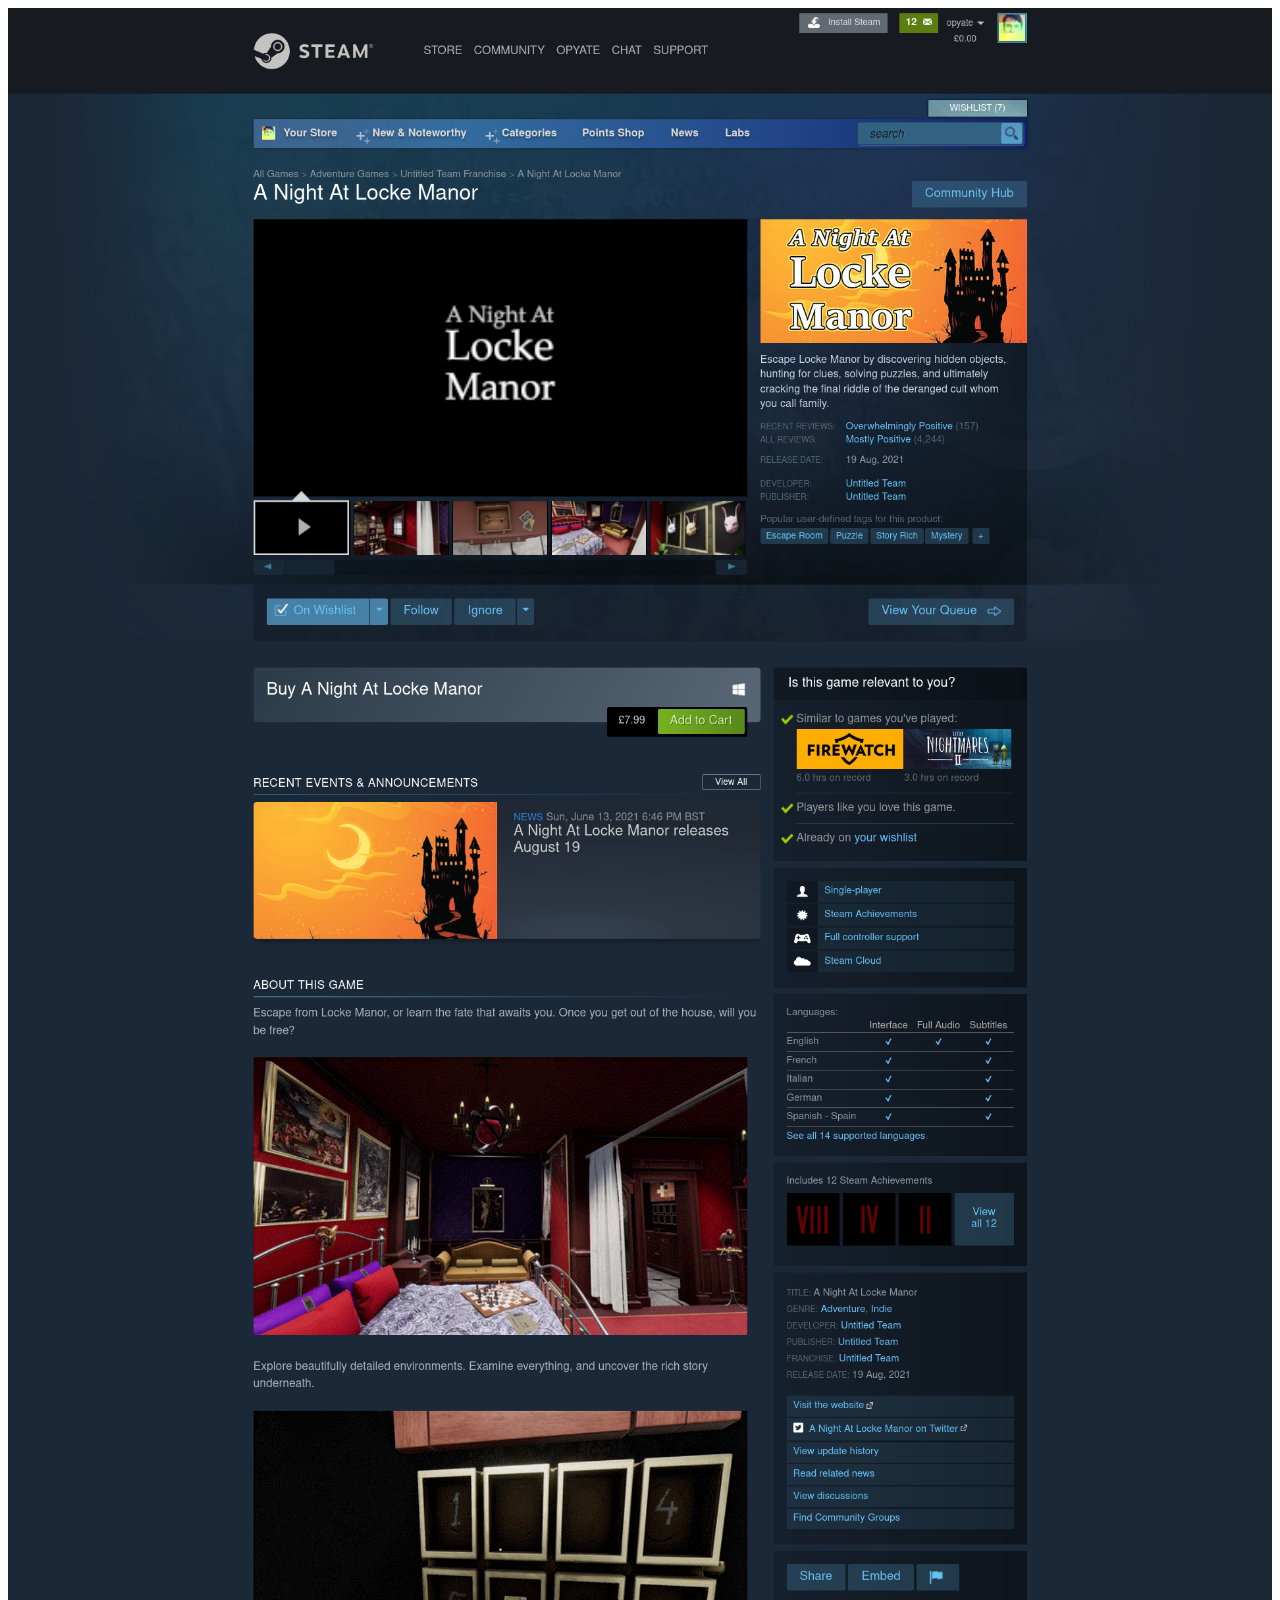
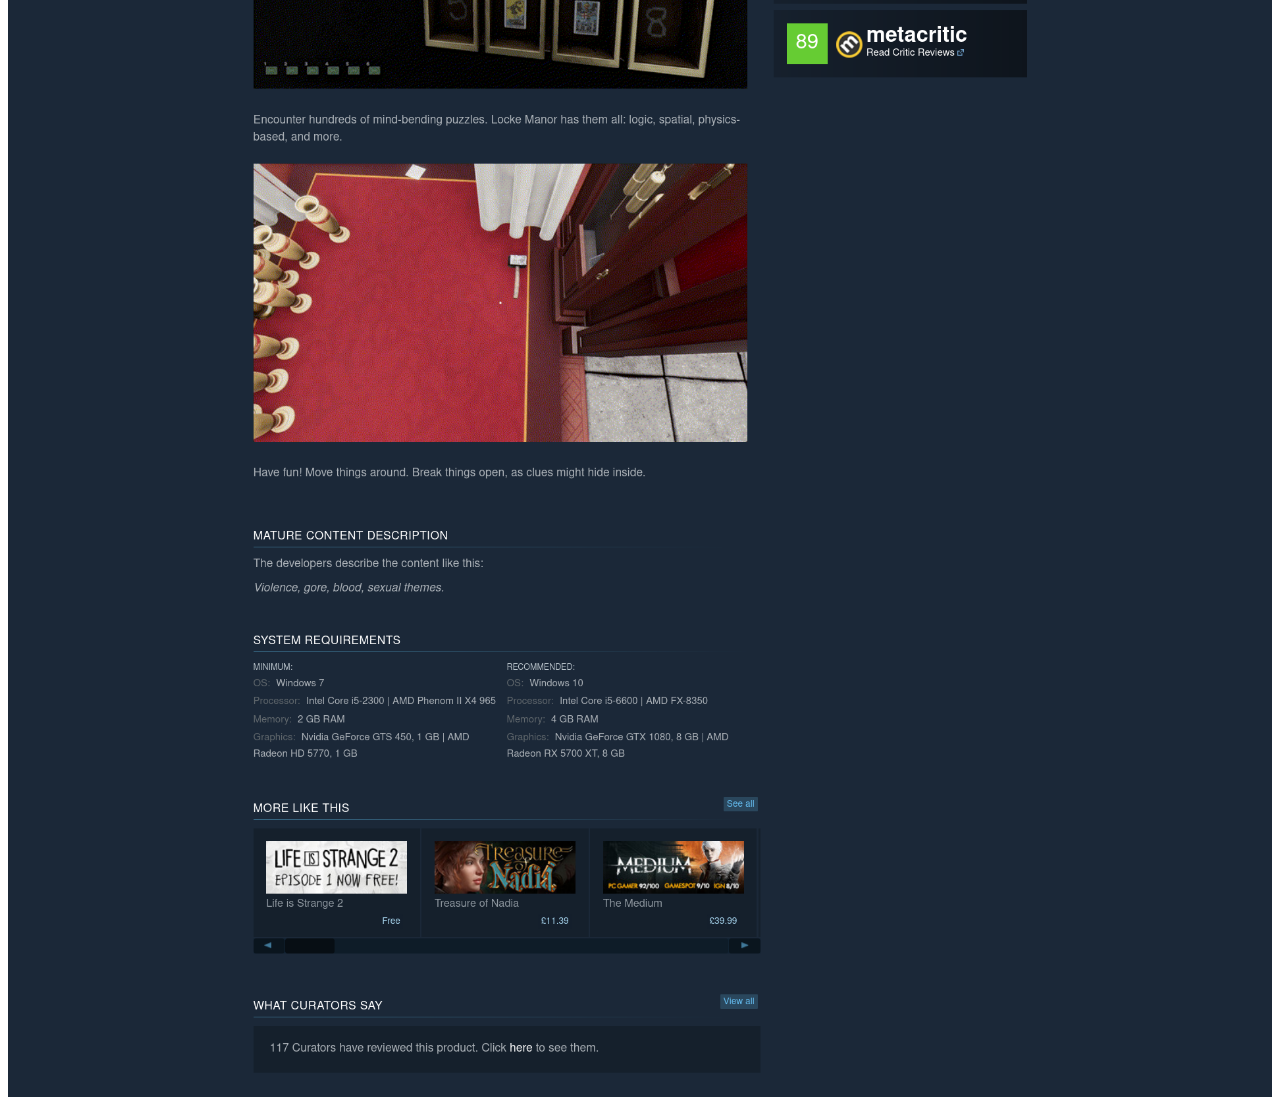
==== commit 5187789f: "remove tag" ====
--- a/index.htm
+++ b/index.htm
@@ -30,9 +30,6 @@
 	<meta property="twitter:description"
 		content="Witness Juan Uys concerning himself with art, computer programming, and other frivolous endeavours.">
 	<meta property="twitter:image" content="https://juanuys.com/assets/about/juanuys.png">
-
-	<!-- indieweb -->
-	<a href="https://juanuys.com/" class="h-card" rel="me">Juan Uys</a>
 </head>
 
 <body>
